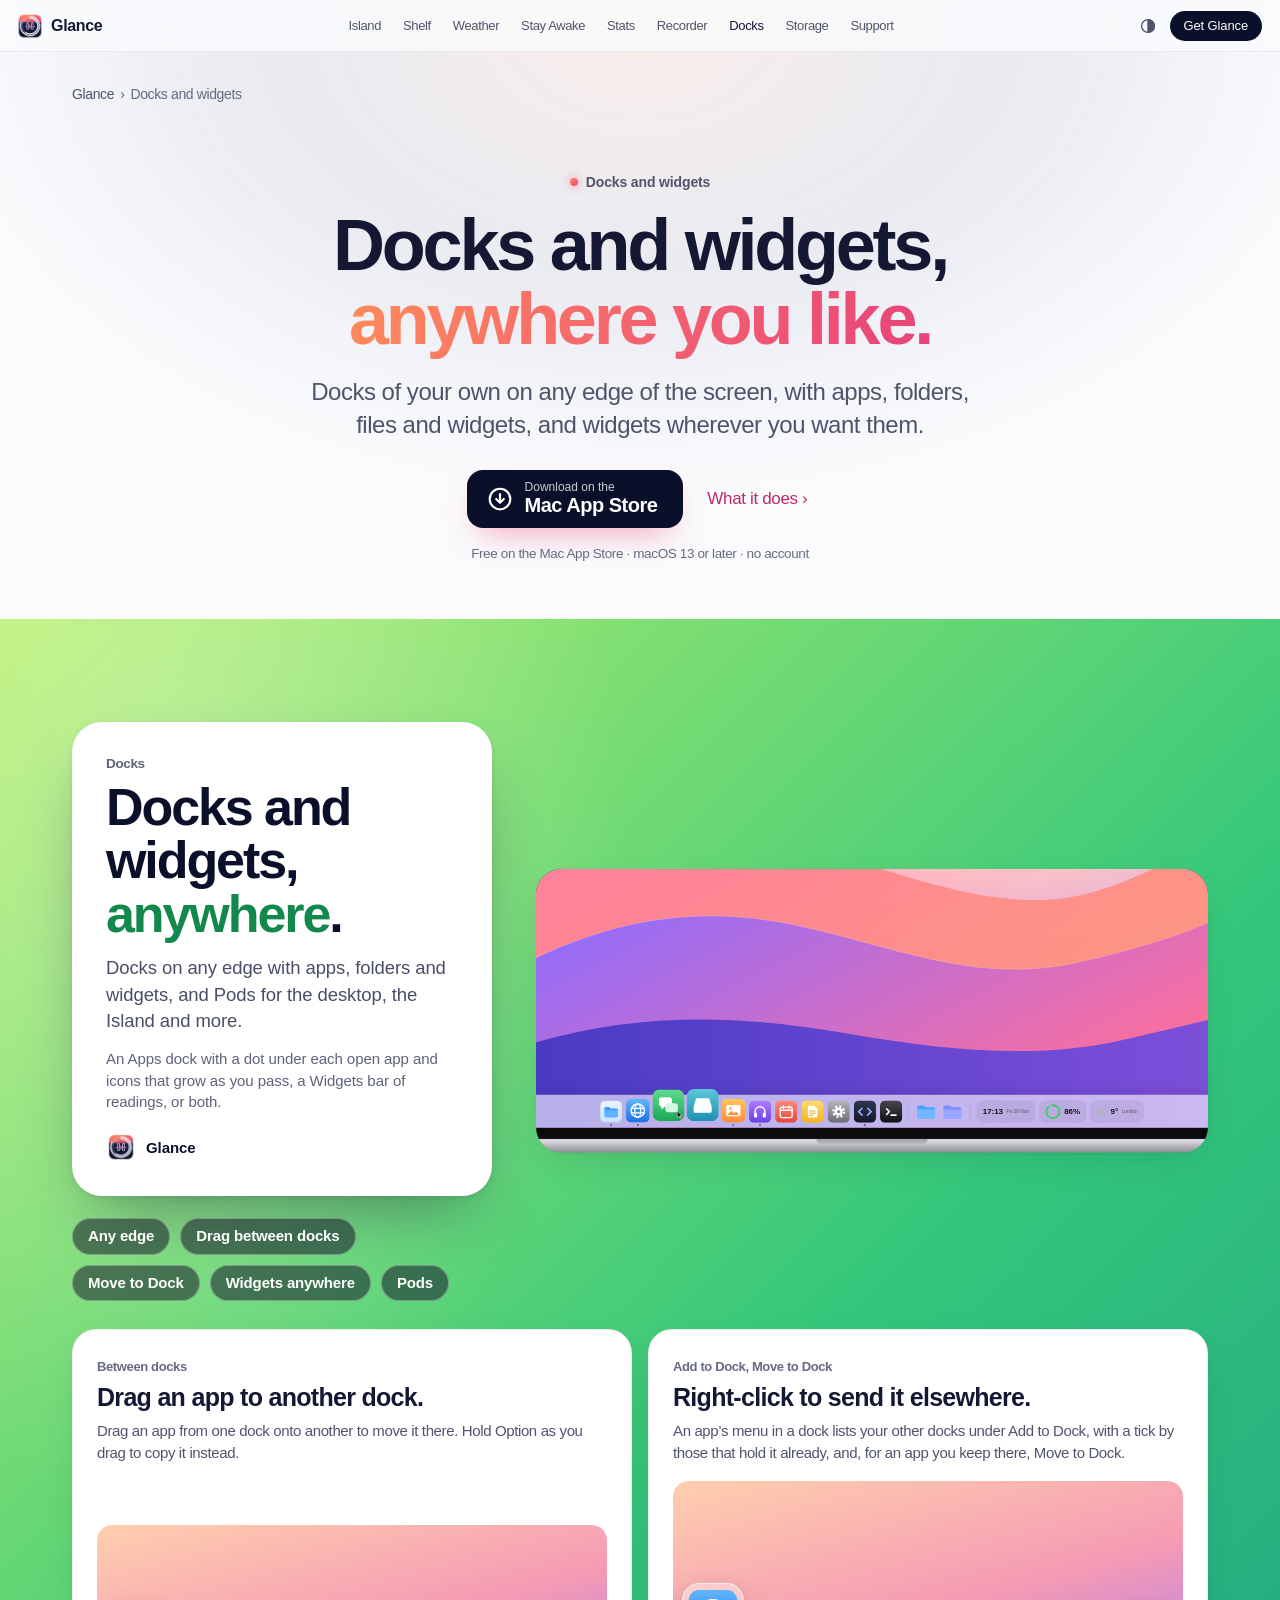
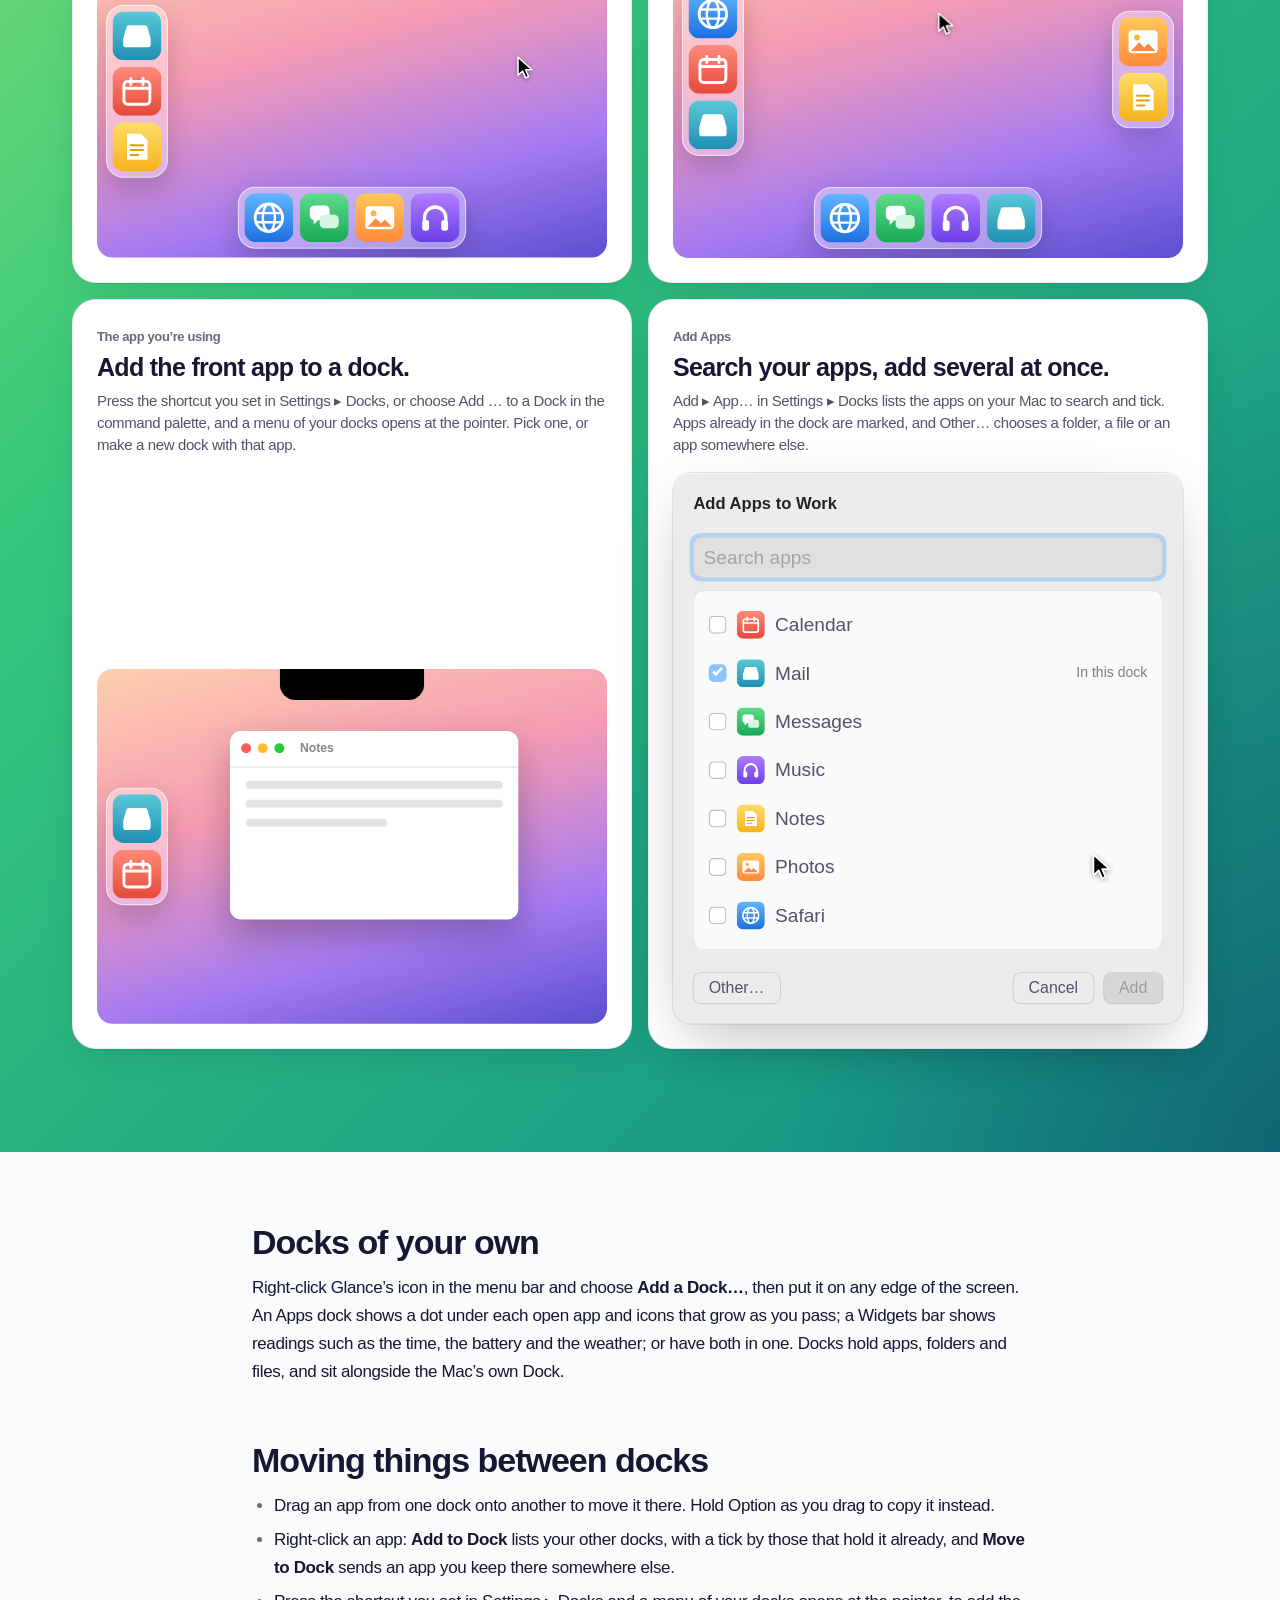
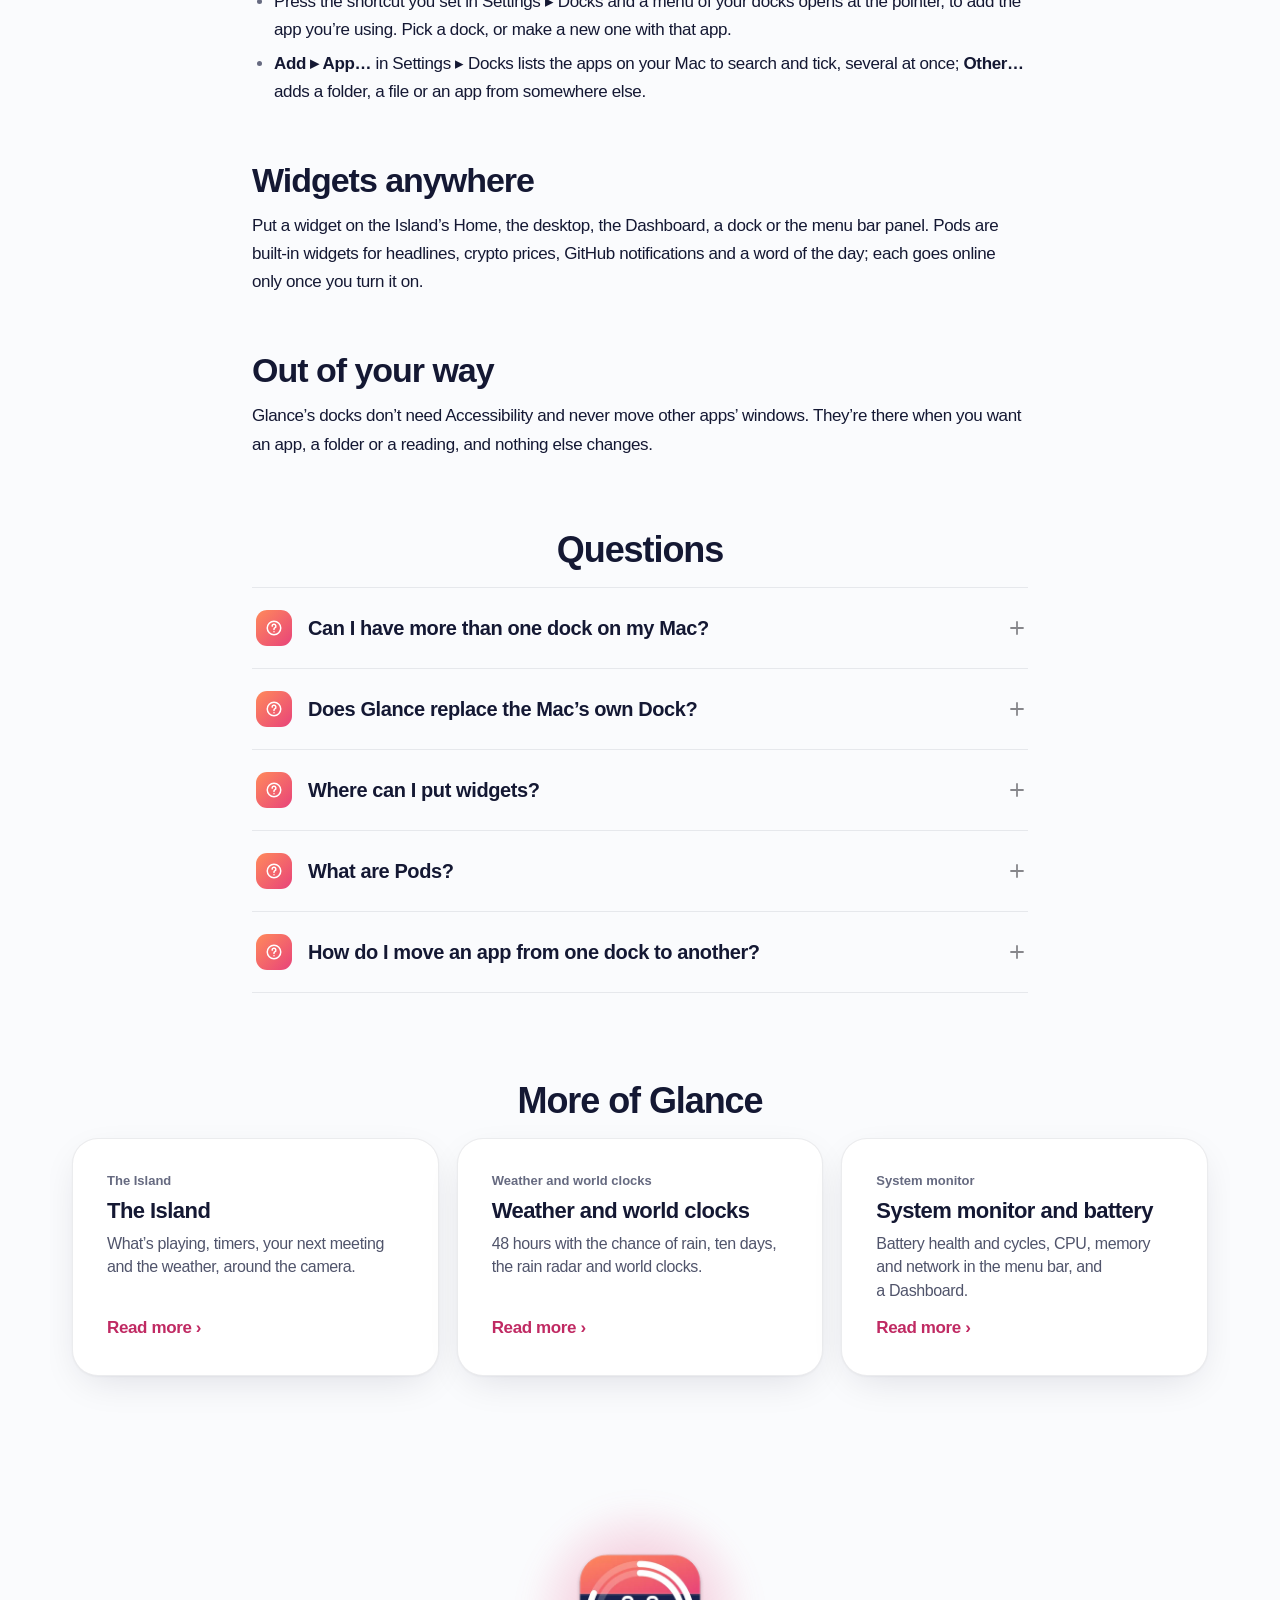
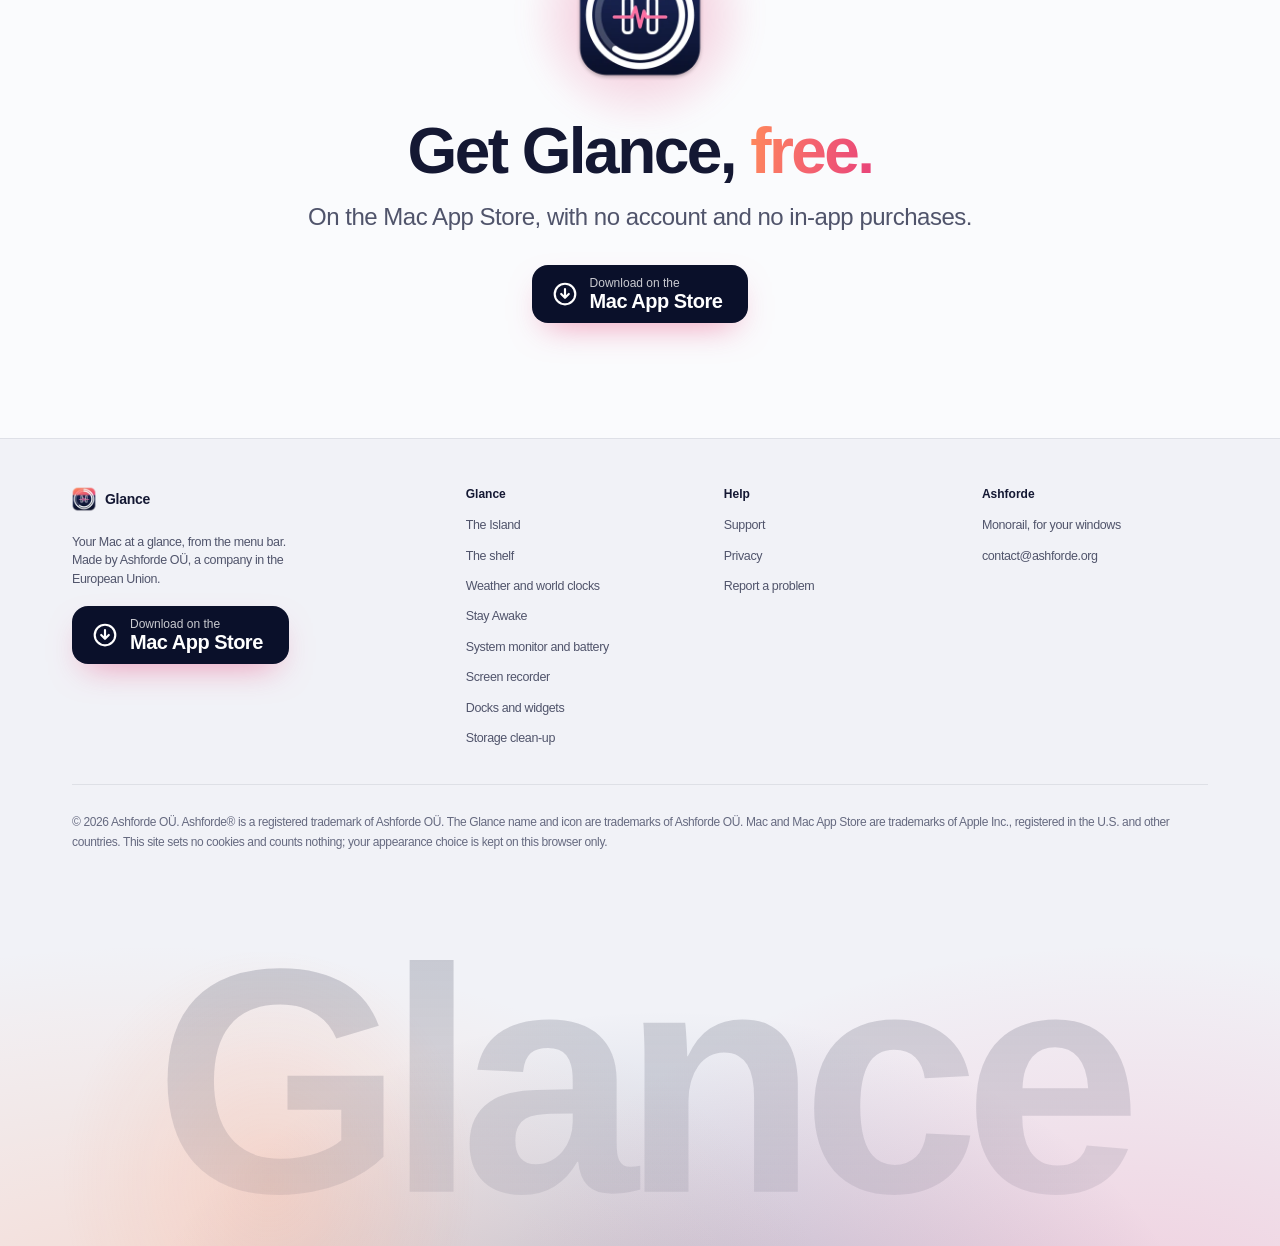
==== docks-and-widgets/index.html @ 47945450 "Eight feature pages for search, linked from the nav, footer and each home band; llms.txt, sitemap, A" ====
<!doctype html>
<html lang="en-GB">
<head>
<meta charset="utf-8">
<title>Custom Docks and Desktop Widgets for Mac | Glance</title>
<meta name="description" content="Add docks to any edge of your Mac’s screen with apps, folders, files and widgets, and put widgets on the desktop, the Island or the Dashboard. Free with Glance.">
<link rel="canonical" href="https://glance.ashforde.org/docks-and-widgets/">
<meta property="og:title" content="Custom Docks and Desktop Widgets for Mac | Glance">
<meta property="og:description" content="Add docks to any edge of your Mac’s screen with apps, folders, files and widgets, and put widgets on the desktop, the Island or the Dashboard. Free with Glance.">
<meta property="og:type" content="website">
<meta property="og:site_name" content="Glance">
<meta property="og:url" content="https://glance.ashforde.org/docks-and-widgets/">
<meta property="og:image" content="https://glance.ashforde.org/img/og.png">
<meta property="og:image:width" content="1200">
<meta property="og:image:height" content="630">
<meta property="og:image:alt" content="Glance: Island, widgets, stats. The Island open on Home: switches, a line to jot a note, Stay Awake, the weather and world clocks.">
<meta property="og:locale" content="en_GB">
<meta name="twitter:card" content="summary_large_image">
<meta name="twitter:title" content="Custom Docks and Desktop Widgets for Mac | Glance">
<meta name="twitter:description" content="Add docks to any edge of your Mac’s screen with apps, folders, files and widgets, and put widgets on the desktop, the Island or the Dashboard. Free with Glance.">
<meta name="twitter:image" content="https://glance.ashforde.org/img/og.png">
<meta name="twitter:image:alt" content="Glance: Island, widgets, stats. The Island open on Home: switches, a line to jot a note, Stay Awake, the weather and world clocks.">
<meta name="apple-itunes-app" content="app-id=6832553480">
<meta name="viewport" content="width=device-width, initial-scale=1, viewport-fit=cover">
<link rel="icon" href="/favicon.ico" sizes="48x48">
<link rel="icon" type="image/png" sizes="32x32" href="/icons/icon-32.png">
<link rel="icon" type="image/png" sizes="16x16" href="/icons/icon-16.png">
<link rel="apple-touch-icon" href="/apple-touch-icon.png">
<link rel="manifest" href="/site.webmanifest">
<meta name="theme-color" content="#FAFBFD">
<meta name="color-scheme" content="light dark">
<link rel="stylesheet" href="/ui/site.css">
<script>
/* Before the first paint: the appearance chosen on this browser, so nothing flashes. */
(() => { const d = document.documentElement; let m = null; d.classList.add('js');
  try { m = localStorage.getItem('glance-mode'); } catch (e) {}
  d.dataset.scheme = m === 'light' || m === 'dark' ? m : (matchMedia('(prefers-color-scheme: dark)').matches ? 'dark' : 'light'); })();
</script>
<script src="/ui/site.js" defer></script>
<link rel="stylesheet" href="/ui/home.css">
<link rel="stylesheet" href="/ui/mocks.css" media="print" onload="this.media='all'">
<link rel="stylesheet" href="/ui/mac.css">
<link rel="stylesheet" href="/ui/stage.css">
<link rel="stylesheet" href="/ui/tiles.css" media="print" onload="this.media='all'">
<link rel="stylesheet" href="/ui/live.css" media="print" onload="this.media='all'">
<link rel="stylesheet" href="/ui/feature.css">
<script src="/ui/home.js" defer></script>
<script src="/ui/mocks.js" defer></script>
<script src="/ui/screens.js" defer></script>
<script src="/ui/mac.js" defer></script>
<script src="/ui/tiles.js" defer></script>
<script src="/ui/live.js" defer></script>
<noscript><link rel="stylesheet" href="/ui/mocks.css"><link rel="stylesheet" href="/ui/tiles.css"><link rel="stylesheet" href="/ui/live.css"></noscript>
<script type="application/ld+json">{"@context": "https://schema.org", "@graph": [{"@type": "WebPage", "@id": "https://glance.ashforde.org/docks-and-widgets/#webpage", "url": "https://glance.ashforde.org/docks-and-widgets/", "name": "Custom Docks and Desktop Widgets for Mac | Glance", "description": "Add docks to any edge of your Mac’s screen with apps, folders, files and widgets, and put widgets on the desktop, the Island or the Dashboard. Free with Glance.", "inLanguage": "en-GB", "isPartOf": {"@id": "https://glance.ashforde.org/#site"}, "about": {"@id": "https://glance.ashforde.org/#app"}, "breadcrumb": {"@id": "https://glance.ashforde.org/docks-and-widgets/#breadcrumb"}, "primaryImageOfPage": "https://glance.ashforde.org/img/og.png"}, {"@type": "BreadcrumbList", "@id": "https://glance.ashforde.org/docks-and-widgets/#breadcrumb", "itemListElement": [{"@type": "ListItem", "position": 1, "name": "Glance", "item": "https://glance.ashforde.org/"}, {"@type": "ListItem", "position": 2, "name": "Docks and widgets", "item": "https://glance.ashforde.org/docks-and-widgets/"}]}, {"@type": "FAQPage", "@id": "https://glance.ashforde.org/docks-and-widgets/#faq", "mainEntity": [{"@type": "Question", "name": "Can I have more than one dock on my Mac?", "acceptedAnswer": {"@type": "Answer", "text": "Yes. Add docks on any edge of the screen, each with its own apps, folders, files and widgets, and drag apps between them."}}, {"@type": "Question", "name": "Does Glance replace the Mac’s own Dock?", "acceptedAnswer": {"@type": "Answer", "text": "No. Glance’s docks are docks of your own that sit alongside the Mac’s Dock, which stays as it is."}}, {"@type": "Question", "name": "Where can I put widgets?", "acceptedAnswer": {"@type": "Answer", "text": "On the Island’s Home, the desktop, the Dashboard, a dock or the menu bar panel."}}, {"@type": "Question", "name": "What are Pods?", "acceptedAnswer": {"@type": "Answer", "text": "Built-in widgets for headlines, crypto prices, GitHub notifications and a word of the day. Each goes online only once you turn it on."}}, {"@type": "Question", "name": "How do I move an app from one dock to another?", "acceptedAnswer": {"@type": "Answer", "text": "Drag it onto the other dock, or right-click it and choose Move to Dock. Hold Option as you drag to copy it instead."}}]}, {"@type": "SoftwareApplication", "@id": "https://glance.ashforde.org/#app", "name": "Glance: Island, Widgets, Stats", "alternateName": "Glance", "applicationCategory": "UtilitiesApplication", "applicationSubCategory": "Menu bar system monitor and widgets", "operatingSystem": "macOS 13 or later", "softwareVersion": "2.0.2", "isAccessibleForFree": true, "offers": {"@type": "Offer", "price": "0", "priceCurrency": "EUR", "url": "https://apps.apple.com/app/id6832553480"}, "url": "https://glance.ashforde.org/", "downloadUrl": "https://apps.apple.com/app/id6832553480", "installUrl": "https://apps.apple.com/app/id6832553480", "image": "https://glance.ashforde.org/assets/icon.png", "screenshot": "https://glance.ashforde.org/img/og.png", "featureList": ["An Island at the top of the screen (at the camera) with a file shelf, timers, music, weather and a song finder", "Menu bar system monitor: battery and health, CPU, memory, network and storage", "A full Dashboard with weather, world clocks and your day", "Widgets and docks on any edge of the screen", "Stay Awake, Evening Mode, Privacy Guard, clipboard history and a screen recorder with sound"], "description": "Glance puts an Island at the top of your Mac (at the camera) with a file shelf, timers, music and weather, plus widgets, docks and a menu bar system monitor with a full Dashboard. No account, nothing collected.", "publisher": {"@id": "https://glance.ashforde.org/#org"}, "author": {"@id": "https://glance.ashforde.org/#org"}}, {"@type": "Organization", "@id": "https://glance.ashforde.org/#org", "name": "Ashforde OÜ", "url": "https://ashforde.org/", "email": "contact@ashforde.org", "address": {"@type": "PostalAddress", "addressCountry": "EE"}}, {"@type": "WebSite", "@id": "https://glance.ashforde.org/#site", "name": "Glance", "url": "https://glance.ashforde.org/", "inLanguage": "en-GB", "publisher": {"@id": "https://glance.ashforde.org/#org"}}]}</script>
</head>
<body>
<a class="skip" href="#main">Skip to content</a>
<div class="ambient" aria-hidden="true"></div>
<header class="top">
  <div class="bar">
    <a class="brand" href="/"><img src="/assets/icon-64.webp" alt="" width="28" height="28">Glance</a>
    <nav aria-label="Main"><a href="/island/">Island</a><a href="/shelf/">Shelf</a><a href="/weather-and-world-clocks/">Weather</a><a href="/stay-awake/">Stay Awake</a><a href="/system-monitor/">Stats</a><a href="/screen-recorder/">Recorder</a><a href="/docks-and-widgets/" aria-current="page">Docks</a><a href="/storage-clean-up/">Storage</a><a href="/support/">Support</a></nav>
    <span class="spacer"></span>
    <button type="button" class="iconbtn" id="theme-btn" aria-haspopup="dialog" aria-expanded="false" aria-controls="theme-pop" title="Appearance"><svg viewBox="0 0 24 24" fill="none" stroke="currentColor" stroke-width="1.8" stroke-linecap="round" stroke-linejoin="round" aria-hidden="true"><circle cx="12" cy="12" r="8.5"/><path d="M12 3.5a8.5 8.5 0 0 1 0 17z" fill="currentColor"/></svg><span class="sr">Appearance</span></button>
    <a class="store small" data-appstore href="https://apps.apple.com/app/id6832553480" aria-label="Download Glance on the Mac App Store"><svg viewBox="0 0 24 24" fill="none" stroke="currentColor" stroke-width="2" stroke-linecap="round" stroke-linejoin="round" aria-hidden="true"><circle cx="12" cy="12" r="9.5"/><path d="M12 7.5v8m0 0-3.5-3.5M12 15.5l3.5-3.5"/></svg><span><small>Download on the</small><b>Get Glance</b></span></a>
    <button type="button" class="iconbtn menu-btn" id="menu-btn" aria-expanded="false" aria-label="Menu"><svg viewBox="0 0 24 24" fill="none" stroke="currentColor" stroke-width="1.8" stroke-linecap="round" aria-hidden="true"><path d="M4 8h16M4 16h16"/></svg></button>
  </div>
  <div class="theme-pop" id="theme-pop" role="dialog" aria-label="Appearance" hidden>
    <h2>Appearance</h2>
    <div class="seg" data-mode-pick role="group" aria-label="Appearance">
      <button type="button" data-mode="auto">Automatic</button><button type="button" data-mode="light">Light</button><button type="button" data-mode="dark">Dark</button>
    </div>
    <p>Kept on this browser only.</p>
  </div>
</header>
<div class="warmth" id="warmth" aria-hidden="true"></div>

<main id="main">

<div class="wrap">
  <nav class="crumbs" aria-label="Breadcrumb"><ol><li><a href="/">Glance</a></li><li aria-current="page">Docks and widgets</li></ol></nav>
  <section class="page-hero fx-hero">
    <span class="eyebrow"><i></i>Docks and widgets</span>
    <h1>Docks and widgets, <span class="light-text">anywhere you like.</span></h1>
    <p class="lede">Docks of your own on any edge of the screen, with apps, folders, files and widgets, and widgets wherever you want them.</p>
    <div class="ctas"><a class="store" data-appstore href="https://apps.apple.com/app/id6832553480" aria-label="Download Glance on the Mac App Store"><svg viewBox="0 0 24 24" fill="none" stroke="currentColor" stroke-width="2" stroke-linecap="round" stroke-linejoin="round" aria-hidden="true"><circle cx="12" cy="12" r="9.5"/><path d="M12 7.5v8m0 0-3.5-3.5M12 15.5l3.5-3.5"/></svg><span><small>Download on the</small><b>Mac App Store</b></span></a><a class="btn text" href="#what">What it does ›</a></div>
    <p class="release">Free on the Mac App Store · macOS 13 or later · no account</p>
  </section>
</div>

<!-- The drawing, as on the home page -->
<section class="stg" data-g="green" id="docks" aria-labelledby="docks-h">
  <div class="wrap stg-grid">
    <div class="stg-l rv">
      <div class="hc"><span class="k">Docks</span><h2 class="h2" id="docks-h">Docks and widgets, <span class="acc">anywhere</span>.</h2>
        <p>Docks on any edge with apps, folders and widgets, and Pods for the desktop, the Island and more.</p>
        <p class="more">An Apps dock with a dot under each open app and icons that grow as you pass, a Widgets bar of readings, or both.</p>
        <p class="app"><img src="/assets/icon-64.webp" alt="" width="30" height="30" loading="lazy">Glance</p></div>
      <ul class="chips" aria-label="Highlights"><li>Any edge</li><li>Drag between docks</li><li>Move to Dock</li><li>Widgets anywhere</li><li>Pods</li></ul>
    </div>
    <div class="stg-r rv">
      <figure class="mac-fig"><div class="mac-stage" role="img" aria-label="A drawn MacBook with Glance’s dock along the whole bottom edge: app icons with a dot under the open ones, two folders, then the time, the battery at 86% and the weather in London. A pointer sweeps along and the icons grow as it passes." data-mac="docks"></div></figure>
    </div>
  </div>
  <div class="wrap stg-more">
    <div class="g9 dk4">
      <article class="g9-t rv">
        <div><span class="k">Between docks</span><h3>Drag an app to another dock.</h3>
          <p>Drag an app from one dock onto another to move it there. Hold Option as you drag to copy it instead.</p></div>
        <figure class="glv-fig" role="img" aria-label="Two docks, one down the left edge with Mail, Calendar and Notes, one along the bottom with Safari, Messages, Photos and Music. Notes is dragged out of the left dock; the bottom dock opens a gap between Messages and Photos and Notes drops into it."><div data-glive="dkdrag"></div></figure>
      </article>
      <article class="g9-t rv">
        <div><span class="k">Add to Dock, Move to Dock</span><h3>Right-click to send it elsewhere.</h3>
          <p>An app’s menu in a dock lists your other docks under Add to Dock, with a tick by those that hold it already, and, for an app you keep there, Move to Dock.</p></div>
        <figure class="glv-fig" role="img" aria-label="Safari is right-clicked in the bottom dock. Its menu shows Open, Hide, Remove from Dock, Add to Dock, Move to Dock, Show in Finder and the dock’s own items. Add to Dock lists Work, ticked and greyed because it holds Safari already, and Design; Move to Dock ▸ Design is chosen, and Safari leaves the bottom dock for the dock on the right edge."><div data-glive="dkmenu"></div></figure>
      </article>
      <article class="g9-t rv">
        <div><span class="k">The app you’re using</span><h3>Add the front app to a dock.</h3>
          <p>Press the shortcut you set in Settings ▸ Docks, or choose Add … to a Dock in the command palette, and a menu of your docks opens at the pointer. Pick one, or make a new dock with that app.</p></div>
        <figure class="glv-fig" role="img" aria-label="With Notes in front, the command palette opens and add is typed; the row Add Notes to a Dock…, Choose one of your docks, or make one, is chosen. A menu opens at the pointer: Add Notes to, Work, Design, New Dock with Notes. Work is chosen, Notes joins the dock on the left edge, and the Island shows Added Notes to Work."><div data-glive="dkfront"></div></figure>
      </article>
      <article class="g9-t rv">
        <div><span class="k">Add Apps</span><h3>Search your apps, add several at once.</h3>
          <p>Add ▸ App… in Settings ▸ Docks lists the apps on your Mac to search and tick. Apps already in the dock are marked, and Other… chooses a folder, a file or an app somewhere else.</p></div>
        <figure class="glv-fig" role="img" aria-label="The Add Apps to Work sheet: a search field and a list of apps with checkboxes, Mail marked In this dock. Typing mu leaves Music; it is ticked and the Add button becomes Add 1 and is pressed. Other… and Cancel sit beside it."><div data-glive="dkpick"></div></figure>
      </article>
    </div>
  </div>
</section>

<article class="wrap narrow prose fx-body" id="what">
<h2>Docks of your own</h2>
<p>Right-click Glance’s icon in the menu bar and choose <strong>Add a Dock…</strong>, then put it on any edge of the screen. An Apps dock shows a dot under each open app and icons that grow as you pass; a Widgets bar shows readings such as the time, the battery and the weather; or have both in one. Docks hold apps, folders and files, and sit alongside the Mac’s own Dock.</p>
<h2>Moving things between docks</h2>
<ul>
<li>Drag an app from one dock onto another to move it there. Hold Option as you drag to copy it instead.</li>
<li>Right-click an app: <strong>Add to Dock</strong> lists your other docks, with a tick by those that hold it already, and <strong>Move to Dock</strong> sends an app you keep there somewhere else.</li>
<li>Press the shortcut you set in Settings ▸ Docks and a menu of your docks opens at the pointer, to add the app you’re using. Pick a dock, or make a new one with that app.</li>
<li><strong>Add ▸ App…</strong> in Settings ▸ Docks lists the apps on your Mac to search and tick, several at once; <strong>Other…</strong> adds a folder, a file or an app from somewhere else.</li>
</ul>
<h2>Widgets anywhere</h2>
<p>Put a widget on the Island’s Home, the desktop, the Dashboard, a dock or the menu bar panel. Pods are built-in widgets for headlines, crypto prices, GitHub notifications and a word of the day; each goes online only once you turn it on.</p>
<h2>Out of your way</h2>
<p>Glance’s docks don’t need Accessibility and never move other apps’ windows. They’re there when you want an app, a folder or a reading, and nothing else changes.</p>
</article>

<section class="wrap narrow fx-faq" aria-labelledby="faq-h">
  <h2 id="faq-h">Questions</h2>
  <div class="faq">
      <details><summary><i aria-hidden="true"><svg viewBox="0 0 24 24" fill="none" stroke="currentColor" stroke-width="2" stroke-linecap="round" stroke-linejoin="round"><circle cx="12" cy="12" r="9"/><path d="M9.5 9.5a2.5 2.5 0 1 1 3.5 2.3c-.6.3-1 .9-1 1.6v.6M12 17h.01"/></svg></i>Can I have more than one dock on my Mac?</summary><div>
        <p>Yes. Add docks on any edge of the screen, each with its own apps, folders, files and widgets, and drag apps between them.</p></div></details>
      <details><summary><i aria-hidden="true"><svg viewBox="0 0 24 24" fill="none" stroke="currentColor" stroke-width="2" stroke-linecap="round" stroke-linejoin="round"><circle cx="12" cy="12" r="9"/><path d="M9.5 9.5a2.5 2.5 0 1 1 3.5 2.3c-.6.3-1 .9-1 1.6v.6M12 17h.01"/></svg></i>Does Glance replace the Mac’s own Dock?</summary><div>
        <p>No. Glance’s docks are docks of your own that sit alongside the Mac’s Dock, which stays as it is.</p></div></details>
      <details><summary><i aria-hidden="true"><svg viewBox="0 0 24 24" fill="none" stroke="currentColor" stroke-width="2" stroke-linecap="round" stroke-linejoin="round"><circle cx="12" cy="12" r="9"/><path d="M9.5 9.5a2.5 2.5 0 1 1 3.5 2.3c-.6.3-1 .9-1 1.6v.6M12 17h.01"/></svg></i>Where can I put widgets?</summary><div>
        <p>On the Island’s Home, the desktop, the Dashboard, a dock or the menu bar panel.</p></div></details>
      <details><summary><i aria-hidden="true"><svg viewBox="0 0 24 24" fill="none" stroke="currentColor" stroke-width="2" stroke-linecap="round" stroke-linejoin="round"><circle cx="12" cy="12" r="9"/><path d="M9.5 9.5a2.5 2.5 0 1 1 3.5 2.3c-.6.3-1 .9-1 1.6v.6M12 17h.01"/></svg></i>What are Pods?</summary><div>
        <p>Built-in widgets for headlines, crypto prices, GitHub notifications and a word of the day. Each goes online only once you turn it on.</p></div></details>
      <details><summary><i aria-hidden="true"><svg viewBox="0 0 24 24" fill="none" stroke="currentColor" stroke-width="2" stroke-linecap="round" stroke-linejoin="round"><circle cx="12" cy="12" r="9"/><path d="M9.5 9.5a2.5 2.5 0 1 1 3.5 2.3c-.6.3-1 .9-1 1.6v.6M12 17h.01"/></svg></i>How do I move an app from one dock to another?</summary><div>
        <p>Drag it onto the other dock, or right-click it and choose Move to Dock. Hold Option as you drag to copy it instead.</p></div></details>
  </div>
</section>

<section class="wrap fx-related" aria-labelledby="rel-h">
  <h2 id="rel-h">More of Glance</h2>
  <div class="grid g3">
    <a class="card glass" href="/island/"><span class="k">The Island</span><h3>The Island</h3><p>What’s playing, timers, your next meeting and the weather, around the camera.</p><span class="go">Read more ›</span></a>
    <a class="card glass" href="/weather-and-world-clocks/"><span class="k">Weather and world clocks</span><h3>Weather and world clocks</h3><p>48 hours with the chance of rain, ten days, the rain radar and world clocks.</p><span class="go">Read more ›</span></a>
    <a class="card glass" href="/system-monitor/"><span class="k">System monitor</span><h3>System monitor and battery</h3><p>Battery health and cycles, CPU, memory and network in the menu bar, and a Dashboard.</p><span class="go">Read more ›</span></a>
  </div>
</section>

<section class="final">
  <div class="wrap">
    <div class="halo rv"><img src="/assets/icon-312.webp" alt="" width="150" height="150" loading="lazy"></div>
    <h2 class="h2">Get Glance, <span class="light-text">free.</span></h2>
    <p class="lede">On the Mac App Store, with no account and no in-app purchases.</p>
    <div class="ctas"><a class="store" data-appstore href="https://apps.apple.com/app/id6832553480" aria-label="Download Glance on the Mac App Store"><svg viewBox="0 0 24 24" fill="none" stroke="currentColor" stroke-width="2" stroke-linecap="round" stroke-linejoin="round" aria-hidden="true"><circle cx="12" cy="12" r="9.5"/><path d="M12 7.5v8m0 0-3.5-3.5M12 15.5l3.5-3.5"/></svg><span><small>Download on the</small><b>Mac App Store</b></span></a></div>
  </div>
</section>

</main>

<footer class="foot">
  <div class="wrap">
    <div class="cols">
      <div><a class="brand" href="/"><img src="/assets/icon-64.webp" alt="" width="28" height="28">Glance</a>
        <p style="margin-top:14px;max-width:36ch">Your Mac at a glance, from the menu bar. Made by Ashforde OÜ, a company in the European Union.</p>
        <p style="margin-top:18px"><a class="store" data-appstore href="https://apps.apple.com/app/id6832553480" aria-label="Download Glance on the Mac App Store"><svg viewBox="0 0 24 24" fill="none" stroke="currentColor" stroke-width="2" stroke-linecap="round" stroke-linejoin="round" aria-hidden="true"><circle cx="12" cy="12" r="9.5"/><path d="M12 7.5v8m0 0-3.5-3.5M12 15.5l3.5-3.5"/></svg><span><small>Download on the</small><b>Mac App Store</b></span></a></p></div>
      <div><h2>Glance</h2><ul><li><a href="/island/">The Island</a></li><li><a href="/shelf/">The shelf</a></li><li><a href="/weather-and-world-clocks/">Weather and world clocks</a></li><li><a href="/stay-awake/">Stay Awake</a></li><li><a href="/system-monitor/">System monitor and battery</a></li><li><a href="/screen-recorder/">Screen recorder</a></li><li><a href="/docks-and-widgets/">Docks and widgets</a></li><li><a href="/storage-clean-up/">Storage clean-up</a></li></ul></div>
      <div><h2>Help</h2><ul><li><a href="/support/">Support</a></li><li><a href="/privacy/">Privacy</a></li><li><a href="mailto:contact@ashforde.org?subject=Glance">Report a problem</a></li></ul></div>
      <div><h2>Ashforde</h2><ul><li><a href="https://monorail.ashforde.org">Monorail, for your windows</a></li><li><a href="mailto:contact@ashforde.org">contact@ashforde.org</a></li></ul></div>
    </div>
    <p class="legal">© <span data-year>2026</span> Ashforde OÜ. Ashforde® is a registered trademark of Ashforde OÜ. The Glance name and icon are trademarks of Ashforde OÜ. Mac and Mac App Store are trademarks of Apple Inc., registered in the U.S. and other countries. This site sets no cookies and counts nothing; your appearance choice is kept on this browser only.</p>
  </div>
  <div class="giant" aria-hidden="true">Glance</div>
</footer>
</body>
</html>
---- ui/site.css ----
/* Glance by Ashforde · the site's design system. A sibling of Monorail's "Studio" system:
   light first, dark as an equal, and deep navy "stage" sections where the drawn app performs.
   Glance's accents come from its icon: a navy body (#0A102A → #1E2D63) and a pink band (#FF8A5B → #E8437A). */

:root {
  --font: -apple-system, BlinkMacSystemFont, "SF Pro Text", "Inter", "Helvetica Neue", Arial, sans-serif;
  --display: -apple-system, BlinkMacSystemFont, "SF Pro Display", "Inter", "Helvetica Neue", Arial, sans-serif;
  --mono: ui-monospace, "SF Mono", SFMono-Regular, Menlo, monospace;
  --ease: cubic-bezier(.22, 1, .36, 1);
  --calm: cubic-bezier(.22, 1, .36, 1);
  --spring: cubic-bezier(.34, 1.36, .5, 1);
  --r-xl: 36px; --r-l: 26px; --r-m: 18px; --r-s: 12px;
  /* Glance's own colours */
  --l1: #FF8A5B; --l2: #F4636F; --l3: #E8437A;
  --n1: #0A102A; --n2: #1E2D63; --n3: #131B45;
  --ok: #1E8E3E; --warn: #A86A00; --bad: #D70015;
}

/* Daylight (the default) */
:root, :root[data-scheme="light"] {
  --bg: #FAFBFD; --bg2: #F1F2F7; --bg3: #E6E8F0; --ink: #141833; --ink2: #50546B; --ink3: #666A80;
  --card: #FFFFFF; --glass2: #F3F4F9; --glass-strong: rgba(255,255,255,.88);
  --hair: rgba(10,16,42,.08); --hair2: rgba(10,16,42,.15);
  --btn-bg: #0A102A; --btn-ink: #FFFFFF; --link: #C02A63; --ok: #1E8E3E;
  --shadow: 0 1px 2px rgba(10,16,42,.04), 0 12px 40px -12px rgba(10,16,42,.14);
  --shadow-big: 0 50px 120px -40px rgba(10,16,42,.38), 0 20px 40px -20px rgba(10,16,42,.18);
  --glow-alpha: .2;
  color-scheme: light;
}
/* Night: navy-black rather than pure black, so Glance reads as Glance */
:root[data-scheme="dark"] {
  --bg: #05081A; --bg2: #0A0E24; --bg3: #151B3A; --ink: #F3F4FA; --ink2: #A3A7BF; --ink3: #8A8FAD;
  --card: #0D1230; --glass2: #161C3F; --glass-strong: rgba(13,18,48,.88);
  --hair: rgba(255,255,255,.09); --hair2: rgba(255,255,255,.17);
  --btn-bg: #F3F4FA; --btn-ink: #0A102A; --link: #FF8FA6; --ok: #30D158;
  --shadow: 0 1px 0 rgba(255,255,255,.04) inset, 0 20px 50px -20px rgba(0,0,0,.8);
  --shadow-big: 0 60px 140px -40px rgba(0,0,0,.9);
  --glow-alpha: .32;
  color-scheme: dark;
}
@media (prefers-color-scheme: dark) {
  :root:not([data-scheme]) {
    --bg: #05081A; --bg2: #0A0E24; --bg3: #151B3A; --ink: #F3F4FA; --ink2: #A3A7BF; --ink3: #8A8FAD;
    --card: #0D1230; --glass2: #161C3F; --glass-strong: rgba(13,18,48,.88);
    --hair: rgba(255,255,255,.09); --hair2: rgba(255,255,255,.17);
    --btn-bg: #F3F4FA; --btn-ink: #0A102A; --link: #FF8FA6; --ok: #30D158;
    --shadow: 0 1px 0 rgba(255,255,255,.04) inset, 0 20px 50px -20px rgba(0,0,0,.8);
    --shadow-big: 0 60px 140px -40px rgba(0,0,0,.9);
    --glow-alpha: .32; color-scheme: dark;
  }
}
/* A stage is always night, whatever the page: the drawn app performs on deep navy. */
.stage {
  --bg: #0A102A; --bg2: #0F1636; --bg3: #1A2250; --ink: #F3F4FA; --ink2: #A9AECB; --ink3: #7479A0;
  --card: #10173A; --glass2: #182048; --hair: rgba(255,255,255,.1); --hair2: rgba(255,255,255,.18);
  --btn-bg: #F3F4FA; --btn-ink: #0A102A; --link: #FF8FA6;
  --shadow: 0 20px 50px -20px rgba(0,0,0,.8);
  background: radial-gradient(90% 60% at 50% 0%, #1E2D63 0%, transparent 70%), linear-gradient(180deg, #0A102A, #070B1F);
  color: var(--ink); color-scheme: dark;
}

* { box-sizing: border-box; }
html { scroll-behavior: smooth; scroll-padding-top: 72px; -webkit-text-size-adjust: 100%; }
body { margin: 0; background: var(--bg); color: var(--ink); font: 17px/1.47 var(--font); letter-spacing: -.022em;
  -webkit-font-smoothing: antialiased; -moz-osx-font-smoothing: grayscale; overflow-x: hidden; min-height: 100vh; position: relative; }
img, video, svg { display: block; max-width: 100%; }
img { height: auto; }
a { color: var(--link); text-decoration: none; }
a:hover { text-decoration: underline; text-underline-offset: 3px; }
:focus-visible { outline: 2px solid var(--l3); outline-offset: 3px; border-radius: 6px; }
h1, h2, h3, h4 { font-family: var(--display); letter-spacing: -.03em; line-height: 1.06; margin: 0; text-wrap: balance; font-weight: 700; }
p { margin: 0; text-wrap: pretty; }
code, kbd, pre { font-family: var(--mono); }
code { font-size: .86em; background: var(--glass2); border: 1px solid var(--hair); border-radius: 6px; padding: 1px 6px; overflow-wrap: anywhere; }
::selection { background: color-mix(in srgb, var(--l3) 32%, transparent); }
.sr { position: absolute !important; width: 1px; height: 1px; overflow: hidden; clip: rect(0 0 0 0); white-space: nowrap; }
.skip { position: fixed; left: 16px; top: 12px; z-index: 100; background: var(--btn-bg); color: var(--btn-ink); padding: 10px 16px; border-radius: 12px; transform: translateY(-200%); opacity: 0; pointer-events: none; }
.skip:focus { transform: none; opacity: 1; pointer-events: auto; }

/* A faint wash of Glance's colours at the very top of every page. */
.ambient { position: absolute; inset: 0 0 auto 0; height: 900px; z-index: -1; pointer-events: none; overflow: hidden; }
.ambient::before { content: ""; position: absolute; left: 50%; top: -420px; width: 1400px; height: 900px; transform: translateX(-50%); border-radius: 50%;
  background: radial-gradient(closest-side, color-mix(in srgb, var(--l1) 60%, transparent), color-mix(in srgb, var(--n2) 40%, transparent) 55%, transparent);
  opacity: var(--glow-alpha); filter: blur(40px); }

.wrap { width: min(1180px, 100%); margin: 0 auto; padding-left: max(22px, env(safe-area-inset-left)); padding-right: max(22px, env(safe-area-inset-right)); }
.narrow { width: min(820px, 100%); margin-inline: auto; }

.glass { position: relative; background: var(--card); border: 1px solid var(--hair); border-radius: var(--r-l); box-shadow: var(--shadow); }
.glass.flat { box-shadow: none; }

/* Header: a full-width translucent bar */
.top { position: sticky; top: 0; z-index: 50; }
.top .bar { height: 52px; display: flex; align-items: center; gap: 4px; padding: 0 max(18px, env(safe-area-inset-left));
  border-bottom: 1px solid var(--hair); background: color-mix(in srgb, var(--bg) 78%, transparent);
  -webkit-backdrop-filter: saturate(180%) blur(20px); backdrop-filter: saturate(180%) blur(20px); }
.top .bar > * { flex: none; }
.brand { display: inline-flex; align-items: center; gap: 9px; color: var(--ink); font: 600 16px var(--display); letter-spacing: -.02em; white-space: nowrap; margin-right: 10px; }
.brand:hover { text-decoration: none; }
.brand img { width: 28px; height: 28px; margin: -2px; }
.top .bar nav { display: flex; flex: 1 1 auto; justify-content: center; min-width: 0; }
.top nav a { color: var(--ink2); font-size: 13px; padding: 8px 11px; border-radius: 8px; white-space: nowrap; }
.top nav a:hover, .top nav a[aria-current="page"] { color: var(--ink); text-decoration: none; }
.iconbtn { width: 36px; height: 36px; display: inline-grid; place-items: center; border-radius: 999px; border: 0; background: none; color: var(--ink2); cursor: pointer; flex: none; }
.iconbtn:hover { background: var(--glass2); color: var(--ink); }
.iconbtn svg { width: 18px; height: 18px; }
.top .btn.small { min-height: 30px; padding: 0 14px; font-size: 13px; margin-left: 4px; }
.menu-btn { display: none; }
@media (max-width: 920px) {
  .top .bar nav { display: none; }
  .menu-btn { display: inline-grid; }
  .top .spacer { flex: 1; }
  .top.open .bar nav { display: flex; flex-direction: column; position: absolute; left: 0; right: 0; top: 100%; z-index: 60; padding: 8px 18px 18px;
    background: var(--bg); border-bottom: 1px solid var(--hair); box-shadow: 0 24px 40px -20px rgba(0,0,0,.5); }
  .top.open nav a { font-size: 19px; font-weight: 600; padding: 12px 4px; border-bottom: 1px solid var(--hair); border-radius: 0; color: var(--ink); }
}
@media (min-width: 921px) { .top .spacer { display: none; } }
@media (max-width: 440px) { .top .bar { padding: 0 10px 0 14px; gap: 2px; } .top .btn.small { padding: 0 12px; } .brand { margin-right: 0; } }

/* Appearance popover */
.theme-pop { position: absolute; right: 12px; top: calc(100% + 8px); width: min(320px, calc(100vw - 24px)); padding: 16px; border-radius: 20px;
  background: var(--glass-strong); border: 1px solid var(--hair); -webkit-backdrop-filter: blur(34px) saturate(180%); backdrop-filter: blur(34px) saturate(180%);
  box-shadow: var(--shadow-big); z-index: 60; }
.theme-pop[hidden] { display: none; }
.theme-pop h2 { font: 600 12px var(--font); letter-spacing: .02em; color: var(--ink3); margin: 0 0 10px; }
.theme-pop .seg { width: 100%; }
.theme-pop .seg button { flex: 1; }
.theme-pop p { margin-top: 12px; font-size: 12.5px; color: var(--ink3); }

/* Buttons */
.btn { display: inline-flex; align-items: center; justify-content: center; gap: 8px; min-height: 46px; padding: 0 24px; border-radius: 999px; border: 0; cursor: pointer;
  font: 500 17px var(--font); letter-spacing: -.02em; text-decoration: none !important; white-space: nowrap; transition: transform .25s var(--ease), background .2s, box-shadow .2s, opacity .2s; }
.btn:active { transform: scale(.97); }
.btn svg { width: 18px; height: 18px; flex: none; }
.btn.primary { background: var(--btn-bg); color: var(--btn-ink); }
.btn.primary:hover { opacity: .86; }
.btn.accent { background: linear-gradient(100deg, var(--l1), var(--l2) 55%, var(--l3)); color: #fff; box-shadow: 0 12px 30px -10px color-mix(in srgb, var(--l3) 70%, transparent); }
.btn.glassy { background: transparent; color: var(--link); border: 1px solid currentColor; }
.btn.glassy:hover { background: color-mix(in srgb, var(--link) 8%, transparent); }
.btn.small { min-height: 36px; padding: 0 16px; font-size: 14px; }
.btn.text { background: none; color: var(--link); padding: 0 6px; }
.btn.text:hover { text-decoration: underline !important; }

/* The Mac App Store button: Apple's wording as plain text, no badge artwork */
.store { display: inline-flex; align-items: center; gap: 12px; min-height: 58px; padding: 9px 26px 9px 20px; border-radius: 16px; background: var(--btn-bg); color: var(--btn-ink);
  text-decoration: none !important; text-align: left; transition: transform .25s var(--ease), opacity .2s, box-shadow .3s var(--ease); box-shadow: 0 14px 34px -14px color-mix(in srgb, var(--l3) 60%, transparent); }
.store:hover { opacity: .9; transform: translateY(-1px); }
.store:active { transform: scale(.98); }
.store svg { width: 26px; height: 26px; flex: none; }
.store span { display: grid; line-height: 1.1; }
.store small { font: 500 12px var(--font); letter-spacing: 0; opacity: .78; }
.store b { font: 600 20px var(--display); letter-spacing: -.025em; white-space: nowrap; }
.store[aria-disabled="true"] { cursor: default; }
.store[aria-disabled="true"]:hover { transform: none; opacity: 1; }
.store.small { min-height: 30px; padding: 0 14px; border-radius: 999px; box-shadow: none; }
.store.small b { font: 500 13px var(--font); letter-spacing: -.01em; }
.store.small small, .store.small svg { display: none; }

/* Type */
.eyebrow { display: inline-flex; align-items: center; gap: 8px; font: 600 14px var(--font); letter-spacing: -.01em; color: var(--ink2); }
.eyebrow i { width: 8px; height: 8px; border-radius: 50%; background: linear-gradient(135deg, var(--l1), var(--l3)); box-shadow: 0 0 10px color-mix(in srgb, var(--l3) 60%, transparent); }
.display { font-size: clamp(50px, 9vw, 112px); font-weight: 700; letter-spacing: -.045em; line-height: 1; }
.h2 { font-size: clamp(36px, 5.2vw, 64px); letter-spacing: -.04em; line-height: 1.04; }
.lede { font-size: clamp(19px, 2vw, 24px); color: var(--ink2); line-height: 1.38; letter-spacing: -.02em; font-weight: 500; }
.muted { color: var(--ink2); } .faint { color: var(--ink3); }
.light-text { background: linear-gradient(100deg, var(--l1), var(--l2) 50%, var(--l3)); -webkit-background-clip: text; background-clip: text; color: transparent; }
section.s { padding-block: clamp(64px, 8.5vw, 116px); position: relative; }
.head { max-width: 860px; margin-bottom: clamp(30px, 4vw, 52px); }
.head.center { margin-inline: auto; text-align: center; }
.head .h2 { margin-top: 14px; }
.head .lede { margin-top: 18px; }
.center { text-align: center; }
.grid { display: grid; gap: 18px; }
.g2 { grid-template-columns: repeat(2, minmax(0, 1fr)); } .g3 { grid-template-columns: repeat(3, minmax(0, 1fr)); } .g4 { grid-template-columns: repeat(4, minmax(0, 1fr)); }
@media (max-width: 980px) { .g4 { grid-template-columns: repeat(2, minmax(0, 1fr)); } .g3 { grid-template-columns: minmax(0, 1fr); } }
@media (max-width: 640px) { .g2, .g4 { grid-template-columns: minmax(0, 1fr); } }
.card { padding: clamp(24px, 3vw, 34px); border-radius: var(--r-l); min-width: 0; color: var(--ink); }
a.card { transition: transform .3s var(--ease); }
a.card:hover { text-decoration: none; transform: translateY(-2px); }
.card h3 { font-size: 22px; letter-spacing: -.025em; line-height: 1.15; }
.card p { color: var(--ink2); margin-top: 8px; font-size: 16px; }
.card .k { font: 600 13px var(--font); color: var(--ink3); margin-bottom: 10px; display: block; letter-spacing: 0; }

/* Segmented control */
.seg { display: inline-flex; gap: 2px; padding: 3px; border-radius: 999px; background: var(--bg3); max-width: 100%; }
.seg button { border: 0; background: none; color: var(--ink2); font: 500 14px var(--font); padding: 8px 16px; border-radius: 999px; cursor: pointer; white-space: nowrap; min-height: 36px; transition: background .2s, color .2s; }
.seg button[aria-pressed="true"], .seg button[aria-selected="true"] { background: var(--card); color: var(--ink); box-shadow: 0 1px 3px rgba(0,0,0,.14); }
[role="tabpanel"][hidden] { display: none !important; }

/* FAQ */
.faq { display: grid; grid-template-columns: minmax(0, 1fr); max-width: 880px; margin: 0 auto; border-top: 1px solid var(--hair); }
.faq details { border-bottom: 1px solid var(--hair); }
.faq summary { list-style: none; cursor: pointer; padding: 22px 4px; font: 600 clamp(17px, 2vw, 20px)/1.3 var(--display); letter-spacing: -.02em; display: flex; gap: 16px; align-items: center; }
.faq summary::-webkit-details-marker { display: none; }
.faq summary > i { flex: none; width: 36px; height: 36px; border-radius: 11px; display: grid; place-items: center; color: #fff; background: linear-gradient(135deg, var(--l1), var(--l3)); }
.faq summary > i svg { width: 18px; height: 18px; }
.faq summary::after { content: ""; flex: none; margin-left: auto; width: 14px; height: 14px; background: center/14px no-repeat;
  background-image: url("data:image/svg+xml,%3Csvg xmlns='http://www.w3.org/2000/svg' viewBox='0 0 14 14'%3E%3Cpath d='M7 1v12M1 7h12' stroke='%2386868B' stroke-width='1.8' stroke-linecap='round'/%3E%3C/svg%3E"); transition: transform .3s var(--ease); }
.faq details[open] summary::after { transform: rotate(45deg); }
.faq details > div { padding: 0 4px 24px 56px; color: var(--ink2); font-size: 16.5px; max-width: 74ch; }
.faq details > div p + p, .faq details > div p + ol, .faq details > div ol + p { margin-top: 10px; }
.faq details > div ol { margin: 10px 0 0; padding-left: 20px; }
.faq details > div li { margin: 4px 0; }
@media (max-width: 560px) { .faq details > div { padding-left: 4px; } }

/* Footer */
.foot { position: relative; padding-top: 48px; background: var(--bg2); border-top: 1px solid var(--hair); font-size: 12px; overflow: hidden; isolation: isolate; }
.foot::before { content: ""; position: absolute; z-index: 0; inset: auto 0 0 0; height: min(52vw, 440px); pointer-events: none;
  background: radial-gradient(75% 130% at 12% 125%, color-mix(in srgb, var(--l1) 24%, transparent), transparent 72%),
              radial-gradient(70% 130% at 88% 125%, color-mix(in srgb, var(--l3) 22%, transparent), transparent 72%),
              radial-gradient(60% 130% at 52% 140%, color-mix(in srgb, var(--n2) 30%, transparent), transparent 72%); }
.foot::after { content: ""; position: absolute; z-index: 0; left: 0; bottom: 0; width: 42%; height: min(52vw, 440px); pointer-events: none; will-change: transform;
  background: radial-gradient(55% 75% at 50% 85%, color-mix(in srgb, var(--l1) 18%, transparent), transparent 70%);
  animation: footsweep 19s ease-in-out infinite alternate; }
@keyframes footsweep { from { transform: translate3d(-18%, 0, 0); } to { transform: translate3d(255%, 0, 0); } }
.foot > .wrap { position: relative; z-index: 2; }
.foot .cols { display: grid; grid-template-columns: 1.6fr repeat(3, 1fr); gap: 32px; }
@media (max-width: 760px) { .foot .cols { grid-template-columns: 1fr 1fr; } .foot .cols > div:first-child { grid-column: 1 / -1; } }
.foot h2 { font: 600 12px var(--font); letter-spacing: 0; color: var(--ink); margin-bottom: 10px; }
.foot ul { list-style: none; padding: 0; margin: 0; display: grid; gap: 2px; }
.foot ul a { color: var(--ink2); font-size: 12.5px; display: inline-block; padding: 5px 0; min-height: 28px; }
.foot p { color: var(--ink2); font-size: 12.5px; }
.foot .brand { font-size: 14px; }
.foot .legal { font-size: 12px; color: var(--ink3); padding: 28px 0 32px; margin-top: 32px; border-top: 1px solid var(--hair); line-height: 1.6; }
.foot .giant { display: block; position: relative; z-index: 1; margin-top: 10px; padding: 0 12px calc(env(safe-area-inset-bottom, 0px) + 0.1em); text-align: center; white-space: nowrap; user-select: none; pointer-events: none;
  font: 800 clamp(64px, 25vw, 400px)/1 var(--display); letter-spacing: -.05em;
  background: linear-gradient(180deg, color-mix(in srgb, var(--ink) 20%, transparent), color-mix(in srgb, var(--ink) 5%, transparent));
  -webkit-background-clip: text; background-clip: text; color: transparent;
  transform: translate3d(0, var(--foot-drift, 0px), 0); will-change: transform; }

/* Simple pages (support, privacy, 404) */
.page-hero { padding: clamp(64px, 9vw, 120px) 0 clamp(32px, 5vw, 56px); text-align: center; }
.page-hero h1 { font-size: clamp(42px, 7vw, 84px); letter-spacing: -.045em; margin-top: 14px; }
.page-hero .lede { margin: 18px auto 0; max-width: 700px; }
.prose { font-size: 17px; line-height: 1.65; }
.prose h2 { font-size: clamp(26px, 3vw, 34px); margin: 56px 0 14px; letter-spacing: -.03em; }
.prose h3 { font-size: 20px; margin: 28px 0 8px; letter-spacing: -.02em; }
.prose p, .prose ul, .prose ol { margin: 0 0 16px; }
.prose ul, .prose ol { padding-left: 22px; }
.prose li { margin: 6px 0; }
.prose li::marker { color: var(--ink3); }
.prose strong { font-weight: 600; }
.prose .tablewrap { overflow-x: auto; margin: 0 0 16px; border: 1px solid var(--hair); border-radius: var(--r-m); background: var(--card); }
.prose table { width: 100%; border-collapse: collapse; font-size: 15px; min-width: 560px; }
.prose th, .prose td { text-align: left; padding: 12px 14px; border-bottom: 1px solid var(--hair); vertical-align: top; }
.prose tr:last-child td { border-bottom: 0; }
.prose th { color: var(--ink3); font-weight: 600; font-size: 13px; background: var(--glass2); }
.prose td:first-child { font-weight: 600; color: var(--ink); }

/* Reveal on scroll (site.js adds .in) */
.rv { opacity: 0; transform: translateY(28px); transition: opacity .9s var(--ease), transform .9s var(--ease); }
.rv.in { opacity: 1; transform: none; }
html:not(.js) .rv { opacity: 1; transform: none; }
html.js .sg > * { opacity: 0; transform: translateY(16px); transition: opacity .8s var(--calm), transform .9s var(--calm); transition-delay: calc(var(--i, 0) * 70ms); }
html.js .sg.in > * { opacity: 1; transform: none; }

@media (prefers-reduced-motion: reduce) {
  *, *::before, *::after { animation-duration: .001ms !important; animation-iteration-count: 1 !important; transition-duration: .001ms !important; scroll-behavior: auto !important; }
  .rv, html.js .sg > * { opacity: 1; transform: none; }
  .foot::after { animation: none; } .foot .giant { transform: none; }
}
@media (forced-colors: active) { .glass, .btn, .store { border: 1px solid CanvasText; } .light-text { color: CanvasText; background: none; } }
@media (max-width: 640px) {
  .prose table, .prose tbody, .prose tr, .prose td { display: block; min-width: 0; width: 100%; }
  .prose thead { display: none; }
  .prose tr { padding: 14px 16px; border-bottom: 1px solid var(--hair); }
  .prose tr:last-child { border-bottom: 0; }
  .prose td { border: 0; padding: 3px 0; }
  .prose td:nth-child(2)::before, .prose td:nth-child(3)::before { display: block; font: 600 12px var(--font); color: var(--ink3); margin-top: 6px; }
  .prose td:nth-child(2)::before { content: "When"; }
  .prose td:nth-child(3)::before { content: "What it receives"; }
}

/* Links inside running text are underlined, so they don't rely on colour alone. */
.lede a:not(.btn), .card p a:not(.btn), .prose p a, .prose li a { text-decoration: underline; text-underline-offset: .18em; text-decoration-thickness: from-font; }
---- ui/home.css ----
/* Glance by Ashforde · the homepage. Drawn, working copies of Glance's panel, Island and Dashboard.
   One calm motion language, shared with Monorail's site: rings draw in with a white-hot leading edge that cools
   as it lands, numbers roll and never jump, pointing at one item lights it and dims the rest. Under Reduce Motion
   everything rests on its finished frame. Homepage-only pieces carry a gx- prefix. */

main > section { overflow-x: clip; }

/* ---------- Hero */
.hero { padding: clamp(44px, 7vw, 88px) 0 0; text-align: center; overflow: hidden; }
.hero-icon { width: clamp(112px, 14vw, 156px); height: auto; margin: 0 auto; filter: drop-shadow(0 26px 40px color-mix(in srgb, var(--l3) 35%, transparent)); animation: gxfloat 7s ease-in-out infinite; }
@keyframes gxfloat { 0%, 100% { transform: translateY(0); } 50% { transform: translateY(-6px); } }
.hero .eyebrow { margin-top: 18px; }
.hero .display { margin-top: 12px; }
.hero .display .by { display: block; font-size: .42em; letter-spacing: -.035em; margin-top: .18em; }
.hero .lede { max-width: 640px; margin: 22px auto 0; }
.ctas { display: flex; flex-wrap: wrap; gap: 14px 18px; justify-content: center; align-items: center; margin-top: 32px; }
.release { font-size: 13.5px; color: var(--ink3); margin-top: 16px; }

/* The hero desk: a drawn Mac screen with the Island and Glance's three rings */
.gx-desk { position: relative; width: min(1080px, calc(100% - 44px)); margin: clamp(40px, 6vw, 68px) auto 0; border-radius: 28px; overflow: hidden; isolation: isolate;
  aspect-ratio: 16 / 8.4; min-height: 360px; color: #fff; box-shadow: var(--shadow-big), 0 0 0 1px rgba(255,255,255,.06) inset; background: var(--n1); }
.gx-wall { position: absolute; inset: 0; z-index: -1;
  background: radial-gradient(55% 70% at 15% 10%, rgba(255,138,91,.55), transparent 70%),
              radial-gradient(50% 70% at 88% 18%, rgba(232,67,122,.55), transparent 70%),
              radial-gradient(80% 70% at 50% 110%, rgba(30,45,99,.95), transparent 75%),
              linear-gradient(160deg, #1E2D63, #0A102A 60%, #070B1F); }
.gx-wall::after { content: ""; position: absolute; inset: 0; background: radial-gradient(120% 90% at 50% 40%, transparent 50%, rgba(0,0,0,.35)); }
.gx-mbar { position: absolute; inset: 0 0 auto 0; height: 34px; display: flex; align-items: center; justify-content: space-between; padding: 0 16px; font: 500 13px var(--font);
  background: rgba(7,11,31,.28); -webkit-backdrop-filter: blur(20px); backdrop-filter: blur(20px); z-index: 2; }
.gx-mbar > span { display: flex; align-items: center; gap: 16px; white-space: nowrap; }
.gx-mbar .x { opacity: .85; }
.gx-mbar svg { width: 15px; height: 15px; }
.gx-gl { width: 18px; height: 18px; display: inline-block; flex: none;
  background: url("data:image/svg+xml,%3Csvg xmlns='http://www.w3.org/2000/svg' viewBox='0 0 24 24' fill='none' stroke-linecap='round' stroke-linejoin='round'%3E%3Cpath d='M21.4 8.6A10 10 0 1 1 15.4 2.6' stroke='%23fff' stroke-width='1.9'/%3E%3Cpath d='M5.6 13.4h2.3l1.8-4.6 2.3 7.2 2.3-7.2 1.8 4.6h2.3' stroke='%23FF4F8B' stroke-width='2'/%3E%3C/svg%3E") center / contain no-repeat; }
@media (max-width: 640px) { .gx-mbar .x, .gx-mbar .date { display: none; } }

/* The live Island at the top of the hero desk */
.gx-live { position: absolute; z-index: 3; left: 50%; top: 4px; transform: translateX(-50%); height: 26px; min-width: 120px; padding: 0 12px; border-radius: 13px; background: #000;
  display: flex; align-items: center; justify-content: space-between; gap: 18px; font: 600 12px var(--font); white-space: nowrap; box-shadow: 0 6px 18px rgba(0,0,0,.4);
  transition: min-width .6s var(--calm), padding .6s var(--calm); }
.gx-live.wide { min-width: 250px; }
.gx-live .l, .gx-live .r { display: inline-flex; align-items: center; gap: 6px; transition: opacity .35s var(--calm); }
.gx-live.swap .l, .gx-live.swap .r { opacity: 0; }
.gx-live svg { width: 14px; height: 14px; }
.gx-live .mini { width: 14px; height: 14px; border-radius: 50%; background: conic-gradient(var(--c, var(--l1)) calc(var(--v, 60) * 1%), rgba(255,255,255,.18) 0); -webkit-mask: radial-gradient(closest-side, transparent 55%, #000 58%); mask: radial-gradient(closest-side, transparent 55%, #000 58%); }

.gx-rings { position: absolute; inset: 34px 0 0; display: grid; grid-template-columns: repeat(3, minmax(0, 1fr)); align-items: center; justify-items: center; padding: 0 clamp(16px, 5vw, 70px); gap: clamp(10px, 3vw, 40px); }
.gx-orb { width: 100%; max-width: 250px; display: grid; justify-items: center; gap: 14px; text-align: center; transition: opacity .45s var(--calm), filter .45s var(--calm), transform .5s var(--calm); }
.gx-orb .gr { width: 100%; padding: 12%; border-radius: 50%; background: rgba(255,255,255,.07); -webkit-backdrop-filter: blur(24px) saturate(1.4); backdrop-filter: blur(24px) saturate(1.4);
  box-shadow: inset 0 1px 0 rgba(255,255,255,.18), 0 0 0 1px rgba(255,255,255,.08), 0 30px 60px -30px rgba(0,0,0,.6); }
.gx-orb .lab { font: 600 clamp(13px, 1.5vw, 16px) var(--display); letter-spacing: -.01em; }
.gx-orb .lab small { display: block; font: 500 clamp(11px, 1.2vw, 13px) var(--font); color: rgba(255,255,255,.65); margin-top: 2px; }
.gx-rings:has(.gx-orb:hover) .gx-orb:not(:hover), .gx-rings:has(.gx-orb:focus-visible) .gx-orb:not(:focus-visible) { opacity: .38; filter: saturate(.5); }
.gx-orb:hover { transform: translateY(-4px); }
.gx-orb:focus-visible { outline: 2px solid var(--l1); outline-offset: 6px; border-radius: 24px; }
@media (max-width: 560px) {
  .gx-desk { aspect-ratio: auto; min-height: 330px; }
  .gx-rings { position: relative; inset: auto; padding: 72px 14px 30px; gap: 10px; }
  .gx-orb .gr { padding: 9%; }
  .gx-orb .gr .t small { display: none; }
}

/* ---------- A drawn ring: track, arc, and a hot head that cools as the arc lands */
.gr { position: relative; aspect-ratio: 1; }
.gr svg { width: 100%; height: 100%; transform: rotate(-90deg); overflow: visible; }
.gr circle { fill: none; }
.gr .tr { stroke: rgba(255,255,255,.12); }
.gr .fg { stroke: var(--c, var(--l1)); stroke-linecap: round; filter: drop-shadow(0 0 4px color-mix(in srgb, var(--c, var(--l1)) 55%, transparent)); }
.gr .hd { fill: #fff; stroke: none; opacity: 0; filter: blur(1.2px) drop-shadow(0 0 6px var(--c, var(--l1))) drop-shadow(0 0 3px #fff); transition: opacity .9s var(--calm), fill .9s var(--calm); }
.gr.hot .hd { opacity: 1; transition-duration: .15s; }
.gr .t { position: absolute; inset: 0; display: grid; place-content: center; text-align: center; }
.gr .t b { font: 700 clamp(20px, 3.4vw, 40px)/1 var(--display); letter-spacing: -.04em; font-variant-numeric: tabular-nums; }
.gr .t small { font-size: clamp(10px, 1.1vw, 12.5px); color: rgba(255,255,255,.62); margin-top: 4px; }
.light-ring .tr { stroke: var(--bg3); }
.light-ring .t small { color: var(--ink3); }

/* A thin row of facts under the hero */
.facts { display: grid; grid-template-columns: repeat(4, minmax(0, 1fr)); margin-top: clamp(44px, 6vw, 72px); border-top: 1px solid var(--hair); border-bottom: 1px solid var(--hair); }
.facts div { padding: 22px 12px; text-align: center; border-left: 1px solid var(--hair); }
.facts div:first-child { border-left: 0; }
.facts b { display: block; font: 700 clamp(22px, 2.6vw, 30px)/1.1 var(--display); letter-spacing: -.03em; font-variant-numeric: tabular-nums; }
.facts span { font-size: 13px; color: var(--ink2); }
@media (max-width: 760px) { .facts { grid-template-columns: repeat(2, minmax(0, 1fr)); } .facts div { border-left: 0; border-top: 1px solid var(--hair); } .facts div:nth-child(-n+2) { border-top: 0; } .facts div:nth-child(even) { border-left: 1px solid var(--hair); } }

/* ---------- Two columns: words and a working copy */
.duo { display: grid; grid-template-columns: minmax(0, 1fr) minmax(0, 1fr); gap: clamp(36px, 6vw, 90px); align-items: center; }
.duo .h2 { margin-top: 14px; }
.duo .lede { margin-top: 18px; }
@media (max-width: 900px) { .duo { grid-template-columns: minmax(0, 1fr); text-align: center; } .duo .gx-chips { justify-content: center; } }
.gx-chips { list-style: none; padding: 0; margin: 26px 0 0; display: flex; flex-wrap: wrap; gap: 8px; }
.gx-chips li { display: inline-flex; align-items: center; gap: 8px; padding: 8px 14px; border-radius: 99px; background: color-mix(in srgb, var(--ink) 8%, transparent); color: var(--ink); font-size: 14.5px; font-weight: 500; }
.gx-chips svg { width: 16px; height: 16px; color: var(--l1); flex: none; }

/* ---------- The menu bar panel */
.panelscene { position: relative; padding-top: 46px; width: 100%; max-width: 390px; margin: 0 auto; }
.panelscene .mbs { position: absolute; inset: 0 0 auto 0; height: 30px; border-radius: 12px; display: flex; align-items: center; justify-content: flex-end; gap: 14px; padding: 0 14px;
  background: rgba(255,255,255,.08); font-size: 13px; color: #f5f5f7; }
.panelscene .mbs svg { width: 15px; height: 15px; }
.panelscene .mbs .gx-gl { outline: 4px solid rgba(255,255,255,.18); outline-offset: 3px; border-radius: 6px; }
.panel { position: relative; border-radius: 22px; padding: 14px; color: #f5f5f7; font-size: 13px; text-align: left;
  background: linear-gradient(180deg, rgba(34,40,74,.92), rgba(16,21,48,.95)); -webkit-backdrop-filter: blur(30px) saturate(180%); backdrop-filter: blur(30px) saturate(180%);
  box-shadow: inset 0 1px 0 rgba(255,255,255,.14), 0 0 0 1px rgba(255,255,255,.1), 0 40px 120px -30px color-mix(in srgb, var(--l3) 50%, transparent); }
.panel .st { display: flex; justify-content: space-between; align-items: center; font-size: 12px; color: rgba(255,255,255,.6); padding: 2px 4px 10px; }
.panel .st b { color: #fff; font-size: 14px; }
.panel .st .dbtn { display: inline-grid; place-items: center; width: 28px; height: 28px; border-radius: 50%; background: rgba(255,255,255,.1); color: #fff; }
.panel .st .dbtn svg { width: 15px; height: 15px; }
.panel .tg { display: grid; grid-template-columns: repeat(4, minmax(0, 1fr)); gap: 10px 6px; padding: 4px 0 10px; }
.panel .sw1 { all: unset; box-sizing: border-box; cursor: pointer; display: grid; justify-items: center; gap: 6px; min-width: 0; border-radius: 12px; padding: 2px; }
.panel .sw1 i { width: 44px; height: 44px; border-radius: 50%; display: grid; place-items: center; background: rgba(255,255,255,.12); transition: background .3s var(--calm), color .3s var(--calm), box-shadow .3s var(--calm); }
.panel .sw1 i svg { width: 20px; height: 20px; }
.panel .sw1 span { font-size: 10.5px; color: rgba(255,255,255,.78); text-align: center; line-height: 1.2; }
.panel .sw1[aria-pressed="true"] i { background: #fff; color: var(--n1); }
.panel .sw1[data-sw="awake"][aria-pressed="true"] i { background: #ff9f0a; color: #fff; box-shadow: 0 0 18px rgba(255,159,10,.55); }
.panel .sw1[data-sw="evening"][aria-pressed="true"] i { background: linear-gradient(135deg, var(--l1), var(--l3)); color: #fff; box-shadow: 0 0 18px color-mix(in srgb, var(--l3) 60%, transparent); }
.panel .sw1:focus-visible { outline: 2px solid var(--l1); outline-offset: 2px; }
.panel .cd { position: relative; border-radius: 14px; padding: 12px; background: rgba(255,255,255,.07); margin-top: 8px; }
.panel .cd h6 { margin: 0 0 9px; display: flex; justify-content: space-between; gap: 8px; font: 600 11px var(--font); color: rgba(255,255,255,.58); letter-spacing: .01em; }
.panel .cd h6 span { font-weight: 500; color: rgba(255,255,255,.5); }
.gx-bat { display: grid; grid-template-columns: 78px minmax(0, 1fr); gap: 14px; align-items: center; }
.gx-bat .gr .t b { font-size: 18px; }
.gx-bat .kv { display: grid; gap: 4px; font-size: 12px; color: rgba(255,255,255,.65); }
.gx-bat .kv b { color: #fff; font-weight: 600; font-variant-numeric: tabular-nums; }
.gx-acc { display: grid; grid-template-columns: repeat(3, minmax(0, 1fr)); gap: 8px; margin-top: 12px; padding-top: 10px; border-top: 1px solid rgba(255,255,255,.07); }
.gx-acc span { display: grid; gap: 5px; font-size: 10.5px; color: rgba(255,255,255,.62); min-width: 0; }
.gx-acc i { display: block; height: 5px; border-radius: 3px; background: rgba(255,255,255,.12); overflow: hidden; }
.gx-acc i::after { content: ""; display: block; height: 100%; width: var(--v); background: #30d158; border-radius: 3px; transform-origin: left; transform: scaleX(var(--k, 1)); transition: transform 1.4s var(--calm); }
.gx-acc b { color: #fff; font-weight: 600; font-variant-numeric: tabular-nums; }
.gx-sys { display: grid; grid-template-columns: repeat(4, minmax(0, 1fr)); gap: 8px; }
.gx-sys > div { display: grid; justify-items: center; gap: 6px; text-align: center; font-size: 10.5px; color: rgba(255,255,255,.65); cursor: default; transition: opacity .45s var(--calm), filter .45s var(--calm); }
.gx-sys .gr { width: 100%; max-width: 62px; }
.gx-sys .gr .t b { font-size: 13px; letter-spacing: -.02em; }
.gx-sys:has(> div:hover) > div:not(:hover) { opacity: .35; filter: saturate(.4); }
.gx-heat { display: inline-flex; align-items: center; gap: 5px; color: #30d158 !important; }
.gx-heat::before { content: ""; width: 6px; height: 6px; border-radius: 50%; background: currentColor; box-shadow: 0 0 6px currentColor; }
.gx-day { display: grid; gap: 7px; }
.gx-ev { display: grid; grid-template-columns: 4px minmax(0, 1fr) auto; gap: 10px; align-items: center; font-size: 12.5px; }
.gx-ev i { align-self: stretch; border-radius: 2px; background: var(--c, #5c8fff); }
.gx-ev b { display: block; font-weight: 600; font-size: 13px; }
.gx-ev small { color: rgba(255,255,255,.55); }
.gx-ev em { font-style: normal; font-size: 11.5px; color: rgba(255,255,255,.55); font-variant-numeric: tabular-nums; }
.gx-rem { display: flex; align-items: center; gap: 8px; font-size: 12.5px; color: rgba(255,255,255,.8); }
.gx-rem::before { content: ""; width: 12px; height: 12px; border-radius: 50%; border: 1.5px solid rgba(255,255,255,.45); flex: none; }
/* A card that matters only sometimes, rising into the panel */
.gx-smart { display: grid; grid-template-columns: 30px minmax(0, 1fr); gap: 10px; align-items: center; max-height: 0; opacity: 0; margin-top: 0 !important; padding: 0 12px !important; overflow: hidden;
  background: linear-gradient(100deg, rgba(255,138,91,.22), rgba(232,67,122,.22)) !important; box-shadow: inset 0 0 0 1px rgba(255,138,91,.35);
  transition: max-height .7s var(--calm), opacity .6s var(--calm), margin .7s var(--calm), padding .7s var(--calm); }
.gx-smart.on { max-height: 80px; opacity: 1; margin-top: 8px !important; padding: 11px 12px !important; }
.gx-smart > i { width: 30px; height: 30px; border-radius: 9px; display: grid; place-items: center; background: linear-gradient(135deg, var(--l1), var(--l3)); }
.gx-smart > i svg { width: 16px; height: 16px; }
.gx-smart b { display: block; font-size: 13px; } .gx-smart small { color: rgba(255,255,255,.7); font-size: 11.5px; }
/* Evening Mode demo: the switch warms the whole page */
.warmth { position: fixed; inset: 0; z-index: 90; pointer-events: none; background: #FF8A2A; mix-blend-mode: multiply; opacity: 0; transition: opacity .8s var(--calm); }

/* ---------- The Island */
.islandstage { position: relative; border-radius: 28px; overflow: hidden; isolation: isolate; min-height: 470px; max-width: 1040px; margin: 0 auto; display: flex; justify-content: center; padding: 6px 12px 40px;
  box-shadow: 0 0 0 1px rgba(255,255,255,.08), 0 40px 100px -40px rgba(0,0,0,.8); }
.islandstage .gx-mbar { z-index: 1; }
.isl { position: relative; z-index: 3; margin-top: 0; background: #000; color: #fff; border-radius: 0 0 22px 22px; width: 150px; height: 30px; overflow: hidden;
  box-shadow: 0 14px 40px -10px rgba(0,0,0,.7); transition: width .6s var(--calm), height .6s var(--calm), border-radius .6s var(--calm); }
.isl[data-shape="wings"] { width: min(330px, 100%); height: 34px; }
.isl[data-shape="card"] { width: min(620px, 100%); height: var(--h, 360px); border-radius: 0 0 30px 30px; }
.isl .wing { position: absolute; inset: 0 0 auto; height: 34px; display: flex; align-items: center; justify-content: space-between; padding: 0 14px; font: 600 12.5px var(--font); white-space: nowrap; transition: opacity .35s var(--calm); }
.isl .wing > span { display: inline-flex; align-items: center; gap: 7px; }
.isl .wing svg { width: 15px; height: 15px; }
.isl[data-shape="card"] .wing, .isl[data-shape="pill"] .wing { opacity: 0; }
.isl .body { position: absolute; inset: 0; padding: 16px 18px 18px; opacity: 0; transition: opacity .4s var(--calm); pointer-events: none; }
.isl[data-shape="card"] .body { opacity: 1; transition-delay: .25s; pointer-events: auto; }
.isl .tabs { display: flex; align-items: center; gap: 5px; margin-bottom: 12px; }
.isl .tabs button { flex: none; height: 28px; min-width: 32px; padding: 0 8px; border: 0; border-radius: 99px; display: inline-flex; align-items: center; justify-content: center; gap: 6px;
  background: rgba(255,255,255,.12); color: rgba(255,255,255,.85); font: 600 12px var(--font); cursor: pointer; transition: background .25s var(--calm); }
.isl .tabs button:hover { background: rgba(255,255,255,.2); }
.isl .tabs button.on { background: #fff; color: #000; padding: 0 12px; }
.isl .tabs button svg { width: 14px; height: 14px; }
.isl .tabs .plus { display: inline-grid; place-items: center; width: 24px; height: 28px; color: rgba(255,255,255,.55); }
.isl .tabs .plus svg { width: 13px; height: 13px; }
.isl .ib { display: grid; gap: 10px; }
.isl .tile { border-radius: 16px; background: rgba(255,255,255,.08); padding: 12px; min-width: 0; }
.isl .tile h6 { margin: 0 0 8px; font: 600 11px var(--font); color: rgba(255,255,255,.55); display: flex; justify-content: space-between; }
.isl .two { display: grid; grid-template-columns: repeat(2, minmax(0, 1fr)); gap: 10px; }
.isl .three { display: grid; grid-template-columns: repeat(3, minmax(0, 1fr)); gap: 10px; }
.isl .sws { display: grid; grid-template-columns: repeat(4, minmax(0, 1fr)); gap: 8px; }
.isl .sws span { display: grid; justify-items: center; gap: 5px; font-size: 10.5px; color: rgba(255,255,255,.75); text-align: center; }
.isl .sws i { width: 36px; height: 36px; border-radius: 50%; display: grid; place-items: center; background: rgba(255,255,255,.12); }
.isl .sws i.on { background: #ff9f0a; }
.isl .sws svg { width: 17px; height: 17px; }
.isl .clk { display: grid; gap: 2px; text-align: center; font-size: 11px; color: rgba(255,255,255,.6); }
.isl .clk b { font: 600 17px var(--display); color: #fff; font-variant-numeric: tabular-nums; letter-spacing: -.02em; }
.isl .hrs { display: grid; grid-template-columns: repeat(5, minmax(0, 1fr)); gap: 4px; text-align: center; font-size: 10.5px; color: rgba(255,255,255,.6); }
.isl .hrs b { display: block; color: #fff; font-size: 13px; margin-top: 3px; }
.isl .hrs i { display: block; width: 16px; height: 16px; margin: 3px auto 0; border-radius: 50%; background: radial-gradient(circle at 40% 40%, #ffd65a, #ff9f0a); }
.isl .hrs i.cl { border-radius: 8px; width: 20px; height: 12px; margin-top: 5px; background: linear-gradient(#e8ebf5, #b8bfd6); }
.isl .row { display: grid; grid-template-columns: 4px minmax(0, 1fr) auto; gap: 10px; align-items: center; padding: 7px 0; border-bottom: 1px solid rgba(255,255,255,.06); font-size: 12.5px; }
.isl .row:last-child { border-bottom: 0; }
.isl .row i { align-self: stretch; border-radius: 2px; background: var(--c, #5c8fff); }
.isl .row em { font-style: normal; color: rgba(255,255,255,.55); font-size: 11.5px; font-variant-numeric: tabular-nums; }
.isl .qa { display: flex; align-items: center; gap: 8px; padding: 10px 12px; border-radius: 12px; background: rgba(255,255,255,.1); font-size: 13px; min-height: 40px; }
.isl .qa svg { width: 15px; height: 15px; flex: none; color: var(--l1); }
.isl .qa .caret { width: 1.5px; height: 15px; background: var(--l1); animation: gxblink 1s steps(2) infinite; }
@keyframes gxblink { 50% { opacity: 0; } }
.isl .added { opacity: 0; transform: translateY(6px); transition: opacity .5s var(--calm), transform .6s var(--calm); }
.isl .added.on { opacity: 1; transform: none; }
.isl .timer { display: grid; grid-template-columns: 130px minmax(0, 1fr); gap: 18px; align-items: center; }
.isl .timer .gr .t b { font-size: 26px; }
.isl .timer .gr .tr { stroke: rgba(255,255,255,.12); }
.isl .pills { display: flex; flex-wrap: wrap; gap: 6px; }
.isl .pills span { font-size: 11.5px; padding: 5px 10px; border-radius: 99px; background: rgba(255,255,255,.1); }
.isl .pills span.on { background: var(--l3); }
.isl .task { display: flex; align-items: center; gap: 9px; padding: 6px 0; font-size: 12.5px; }
.isl .task i { width: 14px; height: 14px; border-radius: 50%; border: 1.5px solid rgba(255,255,255,.45); flex: none; display: grid; place-items: center; }
.isl .task.done i { background: var(--l1); border-color: var(--l1); }
.isl .task.done span { color: rgba(255,255,255,.45); text-decoration: line-through; }
.isl .week { display: grid; grid-template-columns: repeat(7, minmax(0, 1fr)); gap: 5px; align-items: end; height: 70px; }
.isl .week span { display: grid; align-content: end; gap: 4px; height: 100%; text-align: center; font-size: 10px; color: rgba(255,255,255,.5); }
.isl .week i { display: block; border-radius: 4px; background: linear-gradient(180deg, var(--l1), var(--l3)); height: var(--h); }
.isl .tools { display: grid; grid-template-columns: repeat(3, minmax(0, 1fr)); gap: 8px; }
.isl .tools span { display: grid; justify-items: center; gap: 6px; padding: 10px 4px; border-radius: 14px; background: rgba(255,255,255,.08); font-size: 11px; text-align: center; color: rgba(255,255,255,.85); }
.isl .tools svg { width: 20px; height: 20px; color: var(--l1); }
.isl .conv { display: flex; align-items: center; justify-content: space-between; gap: 8px; font: 600 15px var(--display); font-variant-numeric: tabular-nums; }
.isl .conv small { font: 500 11px var(--font); color: rgba(255,255,255,.55); display: block; }
.isl .ins { display: grid; grid-template-columns: repeat(3, minmax(0, 1fr)); gap: 10px; text-align: center; }
.isl .ins b { display: block; font: 700 20px var(--display); letter-spacing: -.03em; font-variant-numeric: tabular-nums; }
.isl .ins small { font-size: 10.5px; color: rgba(255,255,255,.55); }
/* What's playing */
.isl .np { display: grid; grid-template-columns: 86px minmax(0, 1fr); gap: 14px; align-items: center; }
.isl .np .art { width: 86px; height: 86px; border-radius: 12px; position: relative; overflow: hidden;
  background: radial-gradient(70% 70% at 30% 25%, #FFB36B, transparent 70%), radial-gradient(80% 80% at 80% 90%, #7E6CF2, transparent 70%), linear-gradient(150deg, #F6627A, #3B2C8F);
  box-shadow: 0 10px 26px -10px rgba(246,98,122,.7); animation: gxart 9s ease-in-out infinite alternate; background-size: 140% 140%; }
.isl .np.paused .art { animation-play-state: paused; filter: saturate(.7); }
.isl .np .art i { position: absolute; left: 14%; right: 14%; bottom: 18%; height: 30%; border-radius: 50% 50% 0 0; background: rgba(255,255,255,.22); }
@keyframes gxart { to { background-position: 100% 100%; } }
.isl .npm { min-width: 0; display: grid; gap: 8px; }
.isl .npt { display: flex; gap: 8px; align-items: flex-start; }
.isl .npt > span { flex: 1; min-width: 0; }
.isl .npt b { display: block; font: 600 14px var(--display); white-space: nowrap; overflow: hidden; text-overflow: ellipsis; }
.isl .npt small { display: block; font-size: 11.5px; color: rgba(255,255,255,.55); white-space: nowrap; overflow: hidden; text-overflow: ellipsis; }
.isl .npt em { font-style: normal; font-size: 10.5px; font-weight: 600; color: rgba(255,255,255,.5); padding: 2px 7px; border-radius: 99px; background: rgba(255,255,255,.08); }
.isl .nps { display: grid; grid-template-columns: auto minmax(0, 1fr) auto; gap: 8px; align-items: center; font-size: 10.5px; color: rgba(255,255,255,.55); font-variant-numeric: tabular-nums; }
.isl .scrub { position: relative; height: 16px; cursor: pointer; touch-action: none; --k: .46; }
.isl .scrub::before { content: ""; position: absolute; left: 0; right: 0; top: 6px; height: 4px; border-radius: 2px; background: rgba(255,255,255,.18); }
.isl .scrub i { position: absolute; left: 0; top: 6px; height: 4px; border-radius: 2px; width: calc(var(--k) * 100%); background: #fff; }
.isl .scrub b { position: absolute; top: 3px; left: calc(var(--k) * 100%); width: 10px; height: 10px; margin-left: -5px; border-radius: 50%; background: #fff; box-shadow: 0 0 0 3px rgba(255,255,255,.15); transition: transform .2s var(--calm); }
.isl .scrub:hover b, .isl .scrub:focus-visible b { transform: scale(1.3); }
.isl .scrub:focus-visible { outline: 2px solid var(--l1); outline-offset: 2px; border-radius: 4px; }
.isl .npc { display: flex; justify-content: center; align-items: center; gap: 18px; }
.isl .npc button { border: 0; background: none; color: #fff; width: 30px; height: 30px; display: grid; place-items: center; border-radius: 50%; cursor: pointer; }
.isl .npc button svg { width: 17px; height: 17px; }
.isl .npc button.pp { background: #fff; color: #000; width: 34px; height: 34px; }
.isl .npc button:hover:not(.pp) { background: rgba(255,255,255,.12); }

/* Storage, Battery and Memory: a headline, a dot-matrix bar of small square pixels, and the figures */
.isl .hd { display: flex; align-items: baseline; gap: 8px; flex-wrap: wrap; }
.isl .hd > b { font: 600 26px var(--display); letter-spacing: -.03em; font-variant-numeric: tabular-nums; }
.isl .hd > small { font-size: 13px; color: rgba(255,255,255,.55); }
.isl .hd .st { display: grid; } .isl .hd .st b { font-size: 12.5px; } .isl .hd .st small { font-size: 11px; color: rgba(255,255,255,.5); }
.isl .pill { margin-left: auto; align-self: center; font-style: normal; display: inline-flex; align-items: center; gap: 6px; padding: 4px 9px; border-radius: 99px; background: rgba(255,255,255,.08); font: 600 11px var(--font); color: rgba(255,255,255,.75); white-space: nowrap; }
.isl .pill svg { width: 14px; height: 14px; }
.isl .pill.ok { color: #30d158; background: rgba(48,209,88,.14); } .isl .pill.ok i { width: 7px; height: 7px; border-radius: 50%; background: #30d158; }
.gx-dmw { display: grid; gap: 8px; margin-top: 4px; }
.gx-dmf { margin: 0; min-height: 16px; font-size: 11.5px; color: rgba(255,255,255,.55); display: flex; align-items: center; gap: 6px; white-space: nowrap; overflow: hidden; }
.gx-dmf i { width: 8px; height: 8px; border-radius: 2px; flex: none; } .gx-dmf b { color: #fff; }
/* The same pixel bar as Monorail's: one rounded track, segments flush and split by hairlines, each a field of lit dots */
.gx-dm { position: relative; display: flex; height: var(--h, 46px); border-radius: 12px; overflow: hidden; background: rgba(255,255,255,.06); box-shadow: inset 0 0 0 1px rgba(255,255,255,.08), 0 8px 24px -16px rgba(0,0,0,.6); }
.gx-dm i { min-width: 4px; cursor: pointer; background-color: color-mix(in srgb, var(--c) 30%, #111); background-image: radial-gradient(var(--c) .9px, transparent 1.4px); background-size: 5px 5px;
  box-shadow: inset -1px 0 0 rgba(0,0,0,.45), inset 0 2px 0 color-mix(in srgb, var(--c) 70%, transparent);
  transition: opacity .45s var(--calm), filter .45s var(--calm), box-shadow .45s var(--calm), background-color .45s var(--calm); }
.gx-dm i.e { cursor: default; background: none; box-shadow: none; }
.gx-dm.focus i:not(.e) { opacity: .3; filter: saturate(.55); }
.gx-dm.focus i.lit { opacity: 1; filter: none; background-color: color-mix(in srgb, var(--c) 52%, #111); box-shadow: inset 0 2px 0 var(--c), inset 0 -2px 0 var(--c), inset 0 0 16px -4px var(--c); }
.gx-dm.pre { clip-path: inset(-10px 100% -10px 0); }
.gx-dm.drawn { clip-path: inset(-10px 0 -10px 0); transition: clip-path 1.5s var(--calm); }
/* The twinkle: a soft band of light passes over the pixels at about 12 frames a second, and rests while off screen */
.gx-dm .tw { position: absolute; inset: 0; pointer-events: none; background: linear-gradient(90deg, transparent 0 40%, rgba(255,255,255,.28) 50%, transparent 60% 100%) -100% 0 / 50% 100% no-repeat; mix-blend-mode: overlay;
  animation: gxtw 6s steps(72) 1.6s infinite; }
@keyframes gxtw { 0% { background-position: -60% 0; } 60%, 100% { background-position: 260% 0; } }
.isl .note { margin: 8px 0 0; font-size: 11px; color: rgba(255,255,255,.45); }
.isl .figs { display: grid; grid-template-columns: repeat(3, minmax(0, 1fr)); gap: 6px; margin-top: 10px; }
.isl .figs span { padding: 7px 9px; border-radius: 9px; background: rgba(255,255,255,.06); display: grid; gap: 2px; }
.isl .figs small { font-size: 10px; color: rgba(255,255,255,.5); font-weight: 600; } .isl .figs b { font: 600 14px var(--display); font-variant-numeric: tabular-nums; }
.isl .pr { display: flex; align-items: center; gap: 10px; margin-top: 10px; }
.isl .pr svg { flex: 1; height: 26px; min-width: 0; }
.isl .pr polyline { fill: none; stroke: #30d158; stroke-width: 1.6; vector-effect: non-scaling-stroke; }
.isl .pr svg { clip-path: inset(0 100% 0 0); animation: gxline 1.6s var(--calm) .5s forwards; }
@keyframes gxline { to { clip-path: inset(0 0 0 0); } }
.isl .pr .pill { margin-left: 0; }
.isl .kvs { display: grid; grid-template-columns: repeat(3, minmax(0, 1fr)); gap: 6px; }
.isl .kvs span { display: grid; gap: 2px; font-size: 11.5px; color: rgba(255,255,255,.6); padding: 6px 9px; border-radius: 9px; background: rgba(255,255,255,.05); }
.isl .kvs b { color: #fff; font: 600 13px var(--display); font-variant-numeric: tabular-nums; }
/* Live wings: the track's artwork and a small level meter */
.art-mini { width: 18px; height: 18px; border-radius: 5px; background: linear-gradient(150deg, #FFB36B, #F6627A 50%, #7E6CF2); }
.eq { display: inline-flex; gap: 2px; align-items: flex-end; height: 14px; }
.eq i { width: 3px; height: 100%; border-radius: 2px; background: #ff375f; transform-origin: bottom; animation: gxeq .9s ease-in-out infinite alternate; }
.eq i:nth-child(2) { animation-delay: -.3s; } .eq i:nth-child(3) { animation-delay: -.6s; } .eq i:nth-child(4) { animation-delay: -.15s; }
@keyframes gxeq { from { transform: scaleY(.3); } to { transform: scaleY(1); } }
.isl .wing .mini { width: 14px; height: 14px; border-radius: 50%; background: conic-gradient(var(--c, var(--l1)) calc(var(--v, 60) * 1%), rgba(255,255,255,.18) 0); -webkit-mask: radial-gradient(closest-side, transparent 55%, #000 58%); mask: radial-gradient(closest-side, transparent 55%, #000 58%); }
/* Live drawings rest when you can't see them */
.gx-rest, .gx-rest *, .gx-rest *::before, .gx-rest *::after { animation-play-state: paused !important; }
@media (prefers-reduced-motion: reduce) { .gx-dm .tw, .isl .np .art, .eq i { animation: none; } .gx-dm.pre { clip-path: none; } .isl .pr svg { animation: none; clip-path: none; } }
@media (max-width: 560px) {
  .isl .tabs { gap: 3px; } .isl .tabs button { min-width: 26px; padding: 0 5px; } .isl .tabs button.on { padding: 0 8px; } .isl .tabs button.on span { display: none; } .isl .tabs .plus { width: 18px; }
  .isl .np { grid-template-columns: 64px minmax(0, 1fr); gap: 10px; } .isl .np .art { width: 64px; height: 64px; }
  .isl .sws i { width: 32px; height: 32px; } .isl .sws span { font-size: 9.5px; }
  .isl .kvs, .isl .figs { gap: 4px; }
}
@media (max-width: 560px) {
  .isl .three.clocks > :nth-child(3) { display: none; } .isl .three.clocks { grid-template-columns: repeat(2, minmax(0, 1fr)); }
  .isl .two.stack { grid-template-columns: minmax(0, 1fr); }
  .isl .timer { grid-template-columns: 100px minmax(0, 1fr); gap: 12px; }
  .isl .body { padding: 14px 12px; }
  .islandstage { padding-inline: 8px; }
}
.islcap { display: flex; flex-wrap: wrap; justify-content: center; gap: 8px; margin: 26px auto 0; max-width: 820px; }
.islcap button { border: 1px solid rgba(255,255,255,.16); background: rgba(255,255,255,.04); color: #e5e7f2; font: 500 14px var(--font); padding: 8px 15px; border-radius: 99px; cursor: pointer; min-height: 38px; transition: background .25s, color .25s, border-color .25s; }
.islcap button:hover { border-color: rgba(255,255,255,.4); }
.islcap button[aria-pressed="true"] { background: #fff; color: var(--n1); border-color: transparent; }
.islcap .sep { flex-basis: 100%; height: 0; }
.islcap-label { text-align: center; font-size: 12.5px; color: var(--ink3); margin-top: 18px; }
.islcap-label + .islcap { margin-top: 10px; }

/* ---------- Dashboard */
.dash { max-width: 1040px; margin: 0 auto; border-radius: 20px; overflow: hidden; background: #0d1230; color: #f3f4fa; border: 1px solid rgba(255,255,255,.08);
  box-shadow: var(--shadow-big); display: grid; grid-template-columns: 210px minmax(0, 1fr); min-height: 520px; text-align: left; }
.dash .side { background: rgba(255,255,255,.04); border-right: 1px solid rgba(255,255,255,.07); padding: 14px 10px; display: flex; flex-direction: column; gap: 2px; }
.dash .tl { display: flex; gap: 7px; padding: 4px 6px 16px; } .dash .tl i { width: 12px; height: 12px; border-radius: 50%; background: #ff5f57; } .dash .tl i:nth-child(2) { background: #febc2e; } .dash .tl i:nth-child(3) { background: #28c840; }
.dash .side button { all: unset; box-sizing: border-box; cursor: pointer; display: flex; align-items: center; gap: 10px; padding: 8px 10px; border-radius: 9px; font-size: 13.5px; color: rgba(255,255,255,.75); }
.dash .side button svg { width: 16px; height: 16px; color: var(--l1); flex: none; }
.dash .side button:hover { background: rgba(255,255,255,.06); }
.dash .side button[aria-selected="true"] { background: rgba(255,255,255,.12); color: #fff; }
.dash .side button:focus-visible { outline: 2px solid var(--l1); }
.dash .side .more { margin-top: auto; padding: 10px; font-size: 12px; color: rgba(255,255,255,.45); line-height: 1.45; }
.dash .main { padding: 22px; min-width: 0; }
.dash .main h3 { font-size: 24px; letter-spacing: -.03em; }
.dash .main .sub { font-size: 13px; color: rgba(255,255,255,.55); margin-top: 4px; }
.dash .pg { animation: gxin .55s var(--calm); }
@keyframes gxin { from { opacity: 0; transform: translateY(8px); } }
.dash .tiles { display: grid; gap: 12px; margin-top: 18px; }
.dash .t4 { grid-template-columns: repeat(4, minmax(0, 1fr)); }
.dash .t3 { grid-template-columns: repeat(3, minmax(0, 1fr)); }
.dash .t2 { grid-template-columns: repeat(2, minmax(0, 1fr)); }
.dash .tile { border-radius: 16px; background: rgba(255,255,255,.06); border: 1px solid rgba(255,255,255,.06); padding: 14px; min-width: 0; transition: opacity .45s var(--calm), filter .45s var(--calm), border-color .3s; }
.dash .tile h6 { margin: 0 0 10px; font: 600 11.5px var(--font); color: rgba(255,255,255,.58); display: flex; justify-content: space-between; gap: 8px; }
.dash .tile h6 span { font-weight: 500; color: rgba(255,255,255,.45); white-space: nowrap; }
.dash .tile .big { font: 700 26px/1.1 var(--display); letter-spacing: -.035em; font-variant-numeric: tabular-nums; }
.dash .tile .big small { font: 500 13px var(--font); color: rgba(255,255,255,.55); letter-spacing: 0; margin-left: 2px; }
.dash .lg:has(> .tile:hover) > .tile:not(:hover) { opacity: .4; filter: saturate(.5); }
.dash .lg > .tile:hover { border-color: rgba(255,255,255,.18); }
.dash .tile .gr { max-width: 92px; margin: 2px auto 6px; }
.dash .tile .gr .t b { font-size: 18px; }
.dash .spark { width: 100%; height: 44px; margin-top: 8px; overflow: visible; }
.dash .spark path { fill: none; stroke: var(--c, var(--l1)); stroke-width: 2; vector-effect: non-scaling-stroke; stroke-linejoin: round; stroke-linecap: round; }
.dash .spark path.a { stroke: none; fill: color-mix(in srgb, var(--c, var(--l1)) 22%, transparent); }
.dash .spark.draw { clip-path: inset(-4px 100% -4px 0); animation: gxwipe 1.8s var(--calm) forwards; }
@keyframes gxwipe { to { clip-path: inset(-4px 0 -4px 0); } }
@keyframes gxdraw { to { stroke-dashoffset: 0; } }
@keyframes gxfadein { to { opacity: 1; } }
.dash .kv { display: flex; justify-content: space-between; gap: 10px; padding: 6px 0; border-bottom: 1px solid rgba(255,255,255,.06); font-size: 12.5px; color: rgba(255,255,255,.65); }
.dash .kv:last-child { border-bottom: 0; }
.dash .kv b { color: #fff; font-weight: 600; font-variant-numeric: tabular-nums; }
.dash .batbig { display: grid; grid-template-columns: 150px minmax(0, 1fr); gap: 20px; align-items: center; }
.dash .batbig .gr { max-width: 150px; }
.dash .batbig .gr .t b { font-size: 34px; }
.dash .acc3 { display: grid; grid-template-columns: repeat(3, minmax(0, 1fr)); gap: 10px; }
.dash .acc3 > div { display: grid; justify-items: center; gap: 4px; text-align: center; font-size: 11.5px; color: rgba(255,255,255,.6); }
.dash .acc3 .gr { max-width: 64px; }
.dash .acc3 .gr .t b { font-size: 13px; }
.dash .places { display: flex; gap: 6px; flex-wrap: wrap; margin-top: 14px; }
.dash .places button { all: unset; cursor: pointer; font-size: 12.5px; padding: 6px 12px; border-radius: 99px; background: rgba(255,255,255,.08); color: rgba(255,255,255,.8); }
.dash .places button[aria-pressed="true"] { background: #fff; color: var(--n1); }
.dash .places button:focus-visible { outline: 2px solid var(--l1); }
.dash .now { display: flex; align-items: center; gap: 16px; }
.dash .now .temp { font: 700 56px/1 var(--display); letter-spacing: -.05em; font-variant-numeric: tabular-nums; }
.dash .sun { width: 54px; height: 54px; border-radius: 50%; background: radial-gradient(circle at 40% 40%, #ffe08a, #ff9f0a 70%); box-shadow: 0 0 30px rgba(255,159,10,.55); flex: none; position: relative; }
.dash .sun.cloud::after { content: ""; position: absolute; right: -14px; bottom: -4px; width: 46px; height: 26px; border-radius: 14px; background: linear-gradient(#f4f6fb, #c3c9de); }
.dash .sun.moon { background: radial-gradient(circle at 60% 40%, #f6f2df, #cfc9b0 70%); box-shadow: 0 0 26px rgba(246,242,223,.35); }
.dash .hours { display: grid; grid-template-columns: repeat(8, minmax(0, 1fr)); gap: 6px; text-align: center; font-size: 11px; color: rgba(255,255,255,.55); }
.dash .hours b { display: block; color: #fff; font-size: 14px; margin-top: 4px; font-variant-numeric: tabular-nums; }
.dash .hours .bar { height: 54px; display: flex; align-items: flex-end; justify-content: center; margin-top: 6px; }
.dash .hours .bar i { width: 60%; border-radius: 4px 4px 2px 2px; background: linear-gradient(180deg, var(--l1), color-mix(in srgb, var(--l3) 60%, transparent)); height: var(--h); transform-origin: bottom; animation: gxgrow .9s var(--calm) both; animation-delay: calc(var(--i) * 60ms); }
@keyframes gxgrow { from { transform: scaleY(0); } }
.dash .radar { position: relative; height: 150px; border-radius: 12px; overflow: hidden; background: linear-gradient(135deg, #1a2350, #11183a); }
.dash .radar::before { content: ""; position: absolute; inset: 0; background-image: linear-gradient(rgba(255,255,255,.05) 1px, transparent 1px), linear-gradient(90deg, rgba(255,255,255,.05) 1px, transparent 1px); background-size: 24px 24px; }
.dash .radar i { position: absolute; border-radius: 50%; filter: blur(8px); background: radial-gradient(closest-side, rgba(255,214,90,.7), rgba(48,209,88,.45) 60%, transparent); animation: gxdrift 9s ease-in-out infinite alternate; }
.dash .radar i:nth-child(1) { width: 120px; height: 70px; left: 12%; top: 20%; }
.dash .radar i:nth-child(2) { width: 90px; height: 60px; left: 55%; top: 45%; animation-delay: -3s; }
.dash .radar i:nth-child(3) { width: 70px; height: 50px; left: 35%; top: 60%; animation-delay: -6s; background: radial-gradient(closest-side, rgba(255,90,90,.6), rgba(255,214,90,.4) 60%, transparent); }
.dash .radar b { position: absolute; left: 50%; top: 50%; width: 10px; height: 10px; margin: -5px; border-radius: 50%; background: #fff; box-shadow: 0 0 0 4px rgba(255,255,255,.25); }
@keyframes gxdrift { to { transform: translate(18px, -6px); } }
.dash .attr { font-size: 11px; color: rgba(255,255,255,.45); margin-top: 8px; }
.dash .clocks { display: grid; grid-template-columns: repeat(4, minmax(0, 1fr)); gap: 12px; margin-top: 18px; }
.dash .clock { display: grid; justify-items: center; gap: 8px; text-align: center; padding: 16px 8px; border-radius: 16px; background: rgba(255,255,255,.06); border: 1px solid rgba(255,255,255,.06); transition: opacity .45s var(--calm), filter .45s var(--calm); min-width: 0; }
.dash .clock svg { width: 100%; max-width: 110px; aspect-ratio: 1; }
.dash .clock .face { fill: rgba(255,255,255,.04); stroke: rgba(255,255,255,.18); stroke-width: 1.5; }
.dash .clock.night .face { fill: rgba(0,0,0,.35); }
.dash .clock .tick { stroke: rgba(255,255,255,.5); stroke-width: 2; stroke-linecap: round; }
.dash .clock .hh, .dash .clock .mm { stroke: #fff; stroke-linecap: round; }
.dash .clock .hh { stroke-width: 4; } .dash .clock .mm { stroke-width: 2.6; }
.dash .clock .ss { stroke: var(--l1); stroke-width: 1.4; stroke-linecap: round; }
.dash .clock .hub { fill: var(--l1); }
.dash .clock b { font: 600 15px var(--display); letter-spacing: -.02em; }
.dash .clock small { display: block; font-size: 12px; color: rgba(255,255,255,.55); font-variant-numeric: tabular-nums; }
.dash .clocks:has(> .clock:hover) > .clock:not(:hover) { opacity: .4; filter: saturate(.5); }
.dash .tz { margin-top: 14px; display: grid; gap: 0; }
@media (max-width: 860px) {
  .dash { grid-template-columns: minmax(0, 1fr); }
  .dash .side { flex-direction: row; flex-wrap: wrap; justify-content: center; border-right: 0; border-bottom: 1px solid rgba(255,255,255,.07); padding: 10px; gap: 4px; }
  .dash .tl, .dash .side .more { display: none; }
  .dash .side button { padding: 7px 12px; font-size: 13px; }
  .dash .t4 { grid-template-columns: repeat(2, minmax(0, 1fr)); }
  .dash .t3 { grid-template-columns: minmax(0, 1fr); }
  .dash .clocks { grid-template-columns: repeat(2, minmax(0, 1fr)); }
}
@media (max-width: 520px) {
  .dash .main { padding: 16px; }
  .dash .t2 { grid-template-columns: minmax(0, 1fr); }
  .dash .batbig { grid-template-columns: 110px minmax(0, 1fr); gap: 14px; }
  .dash .batbig .gr .t b { font-size: 26px; }
  .dash .hours { grid-template-columns: repeat(6, minmax(0, 1fr)); } .dash .hours > :nth-child(n+7) { display: none; }
  .dash .side button svg { display: none; }
}
.gx-pages { list-style: none; padding: 0; margin: 28px auto 0; display: flex; flex-wrap: wrap; justify-content: center; gap: 8px; max-width: 900px; }
.gx-pages li { font-size: 13.5px; padding: 7px 13px; border-radius: 99px; border: 1px solid var(--hair2); color: var(--ink2); background: var(--card); }

/* ---------- Stay Awake and Evening Mode: a level pair */
.gx-pair { display: grid; grid-template-columns: repeat(2, minmax(0, 1fr)); gap: 18px; align-items: stretch; }
@media (max-width: 900px) { .gx-pair { grid-template-columns: minmax(0, 1fr); max-width: 600px; margin-inline: auto; } }
.gx-card { min-width: 0; display: flex; flex-direction: column; gap: 18px; padding: clamp(20px, 2.6vw, 30px); border-radius: var(--r-l); background: var(--card); border: 1px solid var(--hair); box-shadow: var(--shadow); overflow: hidden; scroll-margin-top: 80px; }
.gx-card .k { font: 600 13px var(--font); color: var(--ink3); }
.gx-card h3 { font-size: clamp(24px, 2.6vw, 32px); letter-spacing: -.03em; margin-top: 4px; }
.gx-card .desc { color: var(--ink2); font-size: 16px; margin-top: 8px; }
.gx-awk { display: grid; grid-template-columns: 150px minmax(0, 1fr); gap: 22px; align-items: center; }
.gx-awk .gr { --c: #ff9f0a; }
.gx-awk .gr .t b { font-size: 26px; color: var(--ink); }
.gx-opts { display: grid; gap: 0; }
.gx-opt { display: flex; align-items: center; justify-content: space-between; gap: 12px; padding: 9px 0; border-bottom: 1px solid var(--hair); font-size: 14.5px; }
.gx-opt:last-child { border-bottom: 0; }
.tog { all: unset; cursor: pointer; flex: none; width: 40px; height: 24px; border-radius: 99px; background: var(--bg3); position: relative; transition: background .3s var(--calm); }
.tog::after { content: ""; position: absolute; left: 2px; top: 2px; width: 20px; height: 20px; border-radius: 50%; background: #fff; box-shadow: 0 1px 3px rgba(0,0,0,.25); transition: transform .35s var(--spring); }
.tog[aria-pressed="true"] { background: linear-gradient(100deg, var(--l1), var(--l3)); }
.tog[aria-pressed="true"]::after { transform: translateX(16px); }
.tog:focus-visible { outline: 2px solid var(--l3); outline-offset: 2px; }
.pills { display: grid; grid-template-columns: repeat(2, minmax(0, 1fr)); gap: 8px; }
.pills.four { grid-template-columns: repeat(4, minmax(0, 1fr)); }
.pills button { border: 1px solid var(--hair2); background: none; color: var(--ink); font: 500 14px var(--font); padding: 9px 10px; border-radius: 12px; cursor: pointer; min-height: 40px; transition: background .25s, color .25s, border-color .25s; white-space: nowrap; overflow: hidden; text-overflow: ellipsis; }
.pills button:hover { border-color: var(--ink3); }
.pills button[aria-pressed="true"] { background: var(--btn-bg); color: var(--btn-ink); border-color: transparent; }
@media (max-width: 480px) { .gx-awk { grid-template-columns: 112px minmax(0, 1fr); gap: 16px; } .gx-awk .gr .t b { font-size: 21px; } .pills.four button { font-size: 13px; padding: 9px 4px; } }
.gx-eve { position: relative; border-radius: 18px; overflow: hidden; display: grid; grid-template-columns: repeat(2, minmax(0, 1fr)); gap: 12px; padding: 14px; background: var(--bg2); }
.gx-scr { position: relative; aspect-ratio: 16 / 10; border-radius: 10px; overflow: hidden; background: linear-gradient(170deg, #9fd3ff, #e0f0ff 60%, #fff); box-shadow: 0 0 0 4px #1b1f33, 0 10px 20px -10px rgba(0,0,0,.5); }
.gx-scr::before { content: ""; position: absolute; left: 10%; top: 14%; width: 46%; height: 64%; border-radius: 6px; background: #fff; box-shadow: 0 6px 16px rgba(0,0,0,.18); }
.gx-scr::after { content: ""; position: absolute; left: 14%; top: 26%; width: 34%; height: 4px; border-radius: 2px; background: #c9cde0; box-shadow: 0 10px 0 #d9dcea, 0 20px 0 #d9dcea, 0 30px 0 #e3e5ef; }
.gx-scr i { position: absolute; right: 10%; top: 18%; width: 30%; height: 54%; border-radius: 6px; background: linear-gradient(135deg, var(--l1), var(--l3)); opacity: .85; }
.gx-scr .tint { position: absolute; inset: 0; background: #ff8a2a; mix-blend-mode: multiply; opacity: calc(var(--w, 0) * .55); transition: opacity .6s var(--calm); z-index: 2; }
.gx-scr small { position: absolute; left: 8px; bottom: 6px; z-index: 3; font: 600 10px var(--font); color: rgba(10,16,42,.6); }
.slide { width: 100%; accent-color: var(--l3); }
.warmrow { display: flex; justify-content: space-between; font-size: 12.5px; color: var(--ink3); margin-top: 4px; }
.warmrow b { color: var(--ink); font-variant-numeric: tabular-nums; }
.gx-sched { display: flex; flex-wrap: wrap; align-items: center; gap: 8px; font-size: 13px; color: var(--ink2); }
.gx-sched span { padding: 5px 10px; border-radius: 99px; background: var(--bg2); }

/* ---------- Storage */
.stor-card { padding: 22px; border-radius: 22px; background: var(--card); border: 1px solid var(--hair); box-shadow: var(--shadow); text-align: left; min-width: 0; }
.stor-card .top2 { display: flex; justify-content: space-between; align-items: baseline; gap: 12px; flex-wrap: wrap; }
.stor-card .top2 b { font: 700 34px var(--display); letter-spacing: -.04em; font-variant-numeric: tabular-nums; }
.stor-card .top2 small { color: var(--ink3); font-size: 13px; }
.sbar { position: relative; display: flex; height: 16px; gap: 2px; margin-top: 16px; border-radius: 6px; }
.sbar i { height: 100%; border-radius: 3px; background: var(--c); transition: opacity .45s var(--calm), filter .45s var(--calm); }
.sbar.pre { clip-path: inset(-8px 100% -8px 0); }
.sbar.drawn { clip-path: inset(-8px 0 -8px 0); transition: clip-path 1.8s var(--calm); }
.sbar .hot { position: absolute; top: -6px; bottom: -6px; width: 12px; margin-left: -8px; border-radius: 99px; pointer-events: none; opacity: 0;
  background: radial-gradient(closest-side, #fff 0 30%, color-mix(in srgb, var(--l1) 70%, transparent) 60%, transparent); filter: blur(1.5px) drop-shadow(0 0 6px var(--l1)); transition: opacity .8s var(--calm); }
.sbar .hot.on { opacity: 1; transition-duration: .15s; }
.sbar.focus i { opacity: .3; }
.sbar.focus i.lit { opacity: 1; filter: brightness(1.12) drop-shadow(0 0 6px var(--c)); }
.sleg { display: grid; grid-template-columns: repeat(2, minmax(0, 1fr)); gap: 4px 12px; margin-top: 16px; }
.sleg button { all: unset; cursor: pointer; display: grid; grid-template-columns: 10px minmax(0, 1fr) auto; align-items: center; gap: 9px; padding: 7px 8px; border-radius: 10px; font-size: 14px; color: var(--ink); transition: background .25s, opacity .35s var(--calm); }
.sleg button i { width: 10px; height: 10px; border-radius: 3px; background: var(--c); }
.sleg button em { font-style: normal; color: var(--ink3); font-variant-numeric: tabular-nums; font-size: 13px; }
.sleg button:hover, .sleg button:focus-visible { background: var(--bg2); }
.sleg:has(button:hover) button:not(:hover) { opacity: .5; }
.sact { display: flex; align-items: center; justify-content: space-between; gap: 12px; margin-top: 16px; padding-top: 16px; border-top: 1px solid var(--hair); flex-wrap: wrap; }
.sact small { color: var(--ink2); font-size: 13.5px; }
.sact .btn { min-height: 38px; font-size: 14px; padding: 0 16px; }
@media (max-width: 480px) { .sleg { grid-template-columns: minmax(0, 1fr); } }

/* ---------- And more: an even grid */
.gx-more { display: grid; grid-template-columns: repeat(3, minmax(0, 1fr)); gap: 16px; }
@media (max-width: 900px) { .gx-more { grid-template-columns: repeat(2, minmax(0, 1fr)); } }
@media (max-width: 560px) { .gx-more { grid-template-columns: minmax(0, 1fr); } }
.gx-more > div { padding: 22px; border-radius: 22px; background: var(--card); border: 1px solid var(--hair); box-shadow: var(--shadow); min-width: 0; transition: opacity .45s var(--calm), filter .45s var(--calm), transform .45s var(--calm); }
.gx-more:has(> div:hover) > div:not(:hover) { opacity: .5; filter: saturate(.5); }
.gx-more > div:hover { transform: translateY(-3px); }
.gx-more i { width: 44px; height: 44px; border-radius: 13px; display: grid; place-items: center; color: #fff; background: linear-gradient(135deg, var(--n2), var(--n1)); box-shadow: inset 0 -3px 0 color-mix(in srgb, var(--l3) 70%, transparent); margin-bottom: 14px; }
.gx-more i svg { width: 22px; height: 22px; }
.gx-more b { font: 600 18px var(--display); letter-spacing: -.02em; }
.gx-more p { color: var(--ink2); font-size: 15px; margin-top: 6px; }

/* ---------- Privacy */
.gx-badges { display: grid; grid-template-columns: repeat(3, minmax(0, 1fr)); gap: 14px; max-width: 1000px; margin: 0 auto; }
@media (max-width: 900px) { .gx-badges { grid-template-columns: repeat(2, minmax(0, 1fr)); } }
@media (max-width: 560px) { .gx-badges { grid-template-columns: minmax(0, 1fr); } }
.gx-badges > div { display: flex; align-items: center; gap: 14px; padding: 18px 20px; border-radius: 20px; background: var(--card); border: 1px solid var(--hair); box-shadow: var(--shadow); min-width: 0; }
.gx-badges i { flex: none; width: 46px; height: 46px; border-radius: 14px; display: grid; place-items: center; color: #fff; background: linear-gradient(135deg, var(--l1), var(--l3)); }
.gx-badges i svg { width: 22px; height: 22px; }
.gx-badges b { font: 600 16px/1.3 var(--display); letter-spacing: -.02em; display: block; }
.gx-badges small { display: block; color: var(--ink2); font-size: 13.5px; margin-top: 2px; }
.gx-privlink { text-align: center; margin-top: 28px; }

/* ---------- Final call */
.final { padding: clamp(64px, 9vw, 120px) 0; text-align: center; position: relative; overflow: hidden; }
.final .halo { position: relative; width: 150px; height: 150px; margin: 0 auto; }
.final .halo img { position: relative; z-index: 1; width: 150px; }
.final .halo::before { content: ""; position: absolute; inset: -40px; border-radius: 50%; background: radial-gradient(closest-side, color-mix(in srgb, var(--l3) 40%, transparent), transparent); filter: blur(10px); animation: gxbreathe 6s ease-in-out infinite; }
@keyframes gxbreathe { 50% { transform: scale(1.12); opacity: .7; } }
.final h2 { margin-top: 28px; }
.final .lede { margin-top: 16px; }

@media (prefers-reduced-motion: reduce) {
  .hero-icon, .final .halo::before, .dash .radar i { animation: none; }
  .sbar.pre { clip-path: none; }
}
.isl .tile .gr .t b { font-size: 14px; letter-spacing: -.02em; }
.gx-card > .pills:last-child { margin-top: auto; }
@media (max-width: 560px) {
  .gx-desk { min-height: 0; }
  .gx-desk .gx-mbar > span:first-child { display: none; }
  .gx-desk .gx-mbar { justify-content: flex-end; }
  .gx-desk .gx-live { left: 16px; transform: none; }
  .gx-desk .gx-live.wide { min-width: 0; }
  .gx-rings { padding: 64px 12px 26px; }
  .islandstage .gx-mbar > span:first-child { display: none; }
  .islandstage .gx-mbar { justify-content: flex-end; }
}
.islandstage { min-height: 300px; }
@media (max-width: 900px) { .islandstage .gx-mbar > span:first-child { display: none; } .islandstage .gx-mbar { justify-content: flex-end; } }
.dash .radar { height: 200px; } .dash .main { display: flex; flex-direction: column; } .dash .pg { flex: 1; }

/* ---------- The Island's new pieces, as tiles */
.gx-new { display: grid; grid-template-columns: repeat(4, minmax(0, 1fr)); grid-auto-rows: 1fr; gap: 14px; margin-top: clamp(36px, 5vw, 56px); }
@media (max-width: 1000px) { .gx-new { grid-template-columns: repeat(2, minmax(0, 1fr)); } }
@media (max-width: 560px) { .gx-new { grid-template-columns: minmax(0, 1fr); grid-auto-rows: auto; } }
.gx-new > div { min-width: 0; padding: 20px; border-radius: 20px; background: var(--card); border: 1px solid var(--hair); box-shadow: var(--shadow); transition: opacity .45s var(--calm), filter .45s var(--calm), transform .45s var(--calm); }
.gx-new:has(> div:hover) > div:not(:hover) { opacity: .5; filter: saturate(.5); }
.gx-new > div:hover { transform: translateY(-3px); }
.gx-new i { width: 40px; height: 40px; border-radius: 12px; display: grid; place-items: center; color: #fff; background: linear-gradient(135deg, var(--l1), var(--l3)); margin-bottom: 12px; }
.gx-new i svg { width: 20px; height: 20px; }
.gx-new b { font: 600 16.5px var(--display); letter-spacing: -.02em; }
.gx-new p { color: var(--ink2); font-size: 14px; margin-top: 5px; }
/* And more: nine tiles, three across down to phones, every tile the same height */
.gx-more { grid-auto-rows: 1fr; }
@media (max-width: 900px) { .gx-more { grid-template-columns: repeat(3, minmax(0, 1fr)); } .gx-more > div { padding: 18px; } }
@media (max-width: 640px) { .gx-more { grid-template-columns: minmax(0, 1fr); grid-auto-rows: auto; } }
.gx-badges { grid-auto-rows: 1fr; }

/* ---------- Monorail, the sibling */
.mr .head .mr-icon { width: 96px; height: auto; margin: 0 auto 14px; filter: drop-shadow(0 18px 30px rgba(214,58,128,.35)); }
.mr-stage { max-width: 1040px; margin: clamp(28px, 4vw, 44px) auto 0; }
.mr-stage .mkg-f { border-radius: var(--r-xl); }
.mr-stage figcaption { margin-top: 12px; text-align: center; font-size: 14px; color: var(--ink2); }
.mr-cmp { display: grid; grid-template-columns: repeat(2, minmax(0, 1fr)); gap: 18px; max-width: 1040px; margin: clamp(32px, 4vw, 48px) auto 0; }
@media (max-width: 760px) { .mr-cmp { grid-template-columns: minmax(0, 1fr); } }
.mr-col { min-width: 0; padding: clamp(20px, 2.6vw, 28px); border-radius: var(--r-l); background: var(--card); border: 1px solid var(--hair); box-shadow: var(--shadow); }
.mr-h { display: flex; align-items: center; gap: 12px; padding-bottom: 16px; margin-bottom: 6px; border-bottom: 1px solid var(--hair); }
.mr-h img { width: 40px; height: 40px; flex: none; }
.mr-h b { display: block; font: 600 19px var(--display); letter-spacing: -.02em; }
.mr-h small { display: block; font-size: 13px; color: var(--ink3); }
.mr-col ul { list-style: none; margin: 0; padding: 0; }
.mr-col li { display: flex; align-items: flex-start; gap: 12px; padding: 11px 0; font-size: 15.5px; color: var(--ink); border-bottom: 1px solid var(--hair); min-height: 48px; }
.mr-col li:last-child { border-bottom: 0; }
.mr-col li i { flex: none; width: 22px; height: 22px; border-radius: 50%; display: grid; place-items: center; color: #fff; background: linear-gradient(135deg, var(--l1), var(--l3)); margin-top: 1px; }
.mr-col.mono li i { background: linear-gradient(160deg, #FF9E62, #D63A80); }
.mr-col li i svg { width: 12px; height: 12px; }
.mr-both { display: grid; grid-template-columns: auto minmax(0, 1fr); align-items: center; gap: 20px; max-width: 1040px; margin: 18px auto 0; padding: 18px 22px; border-radius: var(--r-l); background: var(--card); border: 1px solid var(--hair); box-shadow: var(--shadow); }
.mr-both p { margin: 0; color: var(--ink2); font-size: 15px; } .mr-both p b { color: var(--ink); }
.mr-bar { display: flex; align-items: center; gap: 14px; height: 34px; padding: 0 14px; border-radius: 10px; background: linear-gradient(160deg, #1E2D63, #0A102A); color: #fff; font: 600 13px var(--font); }
.mr-bar .rail { display: inline-flex; gap: 2px; align-items: flex-end; height: 14px; } .mr-bar .rail i { width: 3px; border-radius: 1px; background: #fff; }
.mr-bar .rail i:nth-child(1) { height: 7px; } .mr-bar .rail i:nth-child(2) { height: 14px; } .mr-bar .rail i:nth-child(3) { height: 10px; }
.mr-bar .gx-gl.dim { opacity: .38; filter: grayscale(1); animation: gxdim 6s ease-in-out infinite; }
@keyframes gxdim { 0%, 55%, 100% { opacity: .38; filter: grayscale(1); } 68%, 88% { opacity: 1; filter: none; } }
.mr-bar .rail { animation: gxmrq 6s ease-in-out infinite; }
@keyframes gxmrq { 0%, 55%, 100% { opacity: 1; } 62%, 92% { opacity: 0; } }
@media (max-width: 640px) { .mr-both { grid-template-columns: minmax(0, 1fr); justify-items: center; text-align: center; } }
.mr .ctas { margin-top: 28px; }
@media (prefers-reduced-motion: reduce) { .mr-bar .gx-gl.dim, .mr-bar .rail { animation: none; } }

/* ---------- Island tools and more (#new): tiles drawn in CSS, in Glance's navy and pink */
.g9 { display: grid; grid-template-columns: repeat(3, minmax(0, 1fr)); gap: 16px; }
.g9-t { display: flex; flex-direction: column; justify-content: space-between; gap: 18px; min-width: 0; padding: 24px; border-radius: 24px; background: var(--card); border: 1px solid var(--hair); box-shadow: var(--shadow); }
.g9-t.navy { background: linear-gradient(160deg, var(--n2), var(--n1)); color: #F3F4FA; border-color: rgba(255,255,255,.08); --ink2: #A3A7BF; --ink3: #8A8FAD; }
.g9-wide { grid-column: span 2; }
.g9-t .k { font: 600 13px var(--font); color: var(--ink3); }
.g9-t h3 { font: 600 clamp(20px, 2vw, 25px)/1.15 var(--display); letter-spacing: -.028em; margin: 4px 0 0; }
.g9-t p { color: var(--ink2); font-size: 15px; line-height: 1.45; margin: 8px 0 0; }
/* song finder */
.g9-song { display: grid; gap: 14px; justify-items: center; }
.g9-song .ears { position: relative; width: 104px; height: 104px; display: grid; place-items: center; }
.g9-song .ears i { position: absolute; inset: 0; border-radius: 50%; border: 1.5px solid rgba(255,138,91,.55); opacity: .5; }
.g9-song .ears i:nth-child(2) { inset: 14px; opacity: .7; } .g9-song .ears i:nth-child(3) { inset: 28px; opacity: .9; }
.g9-song .ears span { width: 48px; height: 48px; border-radius: 50%; display: grid; place-items: center; color: #fff; background: linear-gradient(135deg, var(--l1), var(--l3)); box-shadow: 0 8px 24px -6px rgba(232,67,122,.6); }
.g9-song .ears svg { width: 24px; height: 24px; }
@media (prefers-reduced-motion: no-preference) {
  .g9-song .ears i { animation: g9ping 2.8s var(--ease) infinite; }
  .g9-song .ears i:nth-child(2) { animation-delay: .5s; } .g9-song .ears i:nth-child(3) { animation-delay: 1s; }
}
@keyframes g9ping { 0% { transform: scale(.85); opacity: 0; } 40% { opacity: .8; } 100% { transform: scale(1.08); opacity: 0; } }
.g9-song .found { justify-self: stretch; display: grid; grid-template-columns: 40px minmax(0, 1fr) auto; align-items: center; gap: 10px; padding: 8px 10px; border-radius: 14px; background: rgba(255,255,255,.08); }
.g9-song .art { width: 40px; height: 40px; border-radius: 8px; background: radial-gradient(circle at 30% 30%, #FFD60A, transparent 55%), linear-gradient(135deg, #5E5CE6, #0A84FF); }
.g9-song b { display: block; font-size: 13.5px; } .g9-song small { font-size: 12px; color: var(--ink3); }
.g9-song em { font: 600 11px var(--font); font-style: normal; color: var(--l1); }
/* rain */
.g9-rain { display: grid; gap: 8px; }
.g9-rain p { margin: 0; } .g9-rain p b { display: block; font-size: 15px; } .g9-rain p small { font-size: 12.5px; color: var(--ink3); }
.g9-rain .bars { height: 64px; border-radius: 10px; position: relative; overflow: hidden; background: var(--bg2); }
.g9-rain .bars::before { content: ""; position: absolute; left: 20%; right: 0; bottom: 0; height: 80%; background: linear-gradient(90deg, transparent, #0A84FF 8%, #0A84FF 55%, rgba(10,132,255,.5) 75%, transparent 95%);
  -webkit-mask: radial-gradient(120% 140% at 40% 100%, #000 45%, transparent 75%); mask: radial-gradient(120% 140% at 40% 100%, #000 45%, transparent 75%); }
.g9-rain .bars::after { content: ""; position: absolute; inset: 0; background: repeating-linear-gradient(90deg, transparent 0 4px, var(--bg2) 4px 6px); }
.g9-rain .ax { display: flex; justify-content: space-between; font-size: 11px; color: var(--ink3); }
.g9-rain .cr { font-size: 11px; color: var(--ink3); }
/* recorder */
.g9-rec { display: grid; gap: 10px; font-size: 12.5px; }
.g9-rec .seg { display: flex; gap: 4px; padding: 3px; border-radius: 10px; background: rgba(255,255,255,.08); }
.g9-rec .seg span { flex: 1; text-align: center; padding: 6px 4px; border-radius: 8px; color: var(--ink2); font-weight: 600; }
.g9-rec .seg span.on { background: rgba(255,255,255,.18); color: #fff; }
.g9-rec .aud { display: flex; flex-wrap: wrap; align-items: center; gap: 6px; }
.g9-rec .aud span { padding: 5px 10px; border-radius: 99px; background: rgba(48,209,88,.2); color: #d8f5df; font-weight: 600; }
.g9-rec .aud b { margin-left: auto; font: 700 11px var(--font); color: #ff6961; display: inline-flex; align-items: center; gap: 6px; font-variant-numeric: tabular-nums; }
.g9-rec .aud b::before { content: ""; width: 8px; height: 8px; border-radius: 50%; background: #ff453a; }
.g9-rec .lib { padding: 8px; border-radius: 12px; background: rgba(255,255,255,.05); border: 1px solid rgba(255,255,255,.08); display: grid; gap: 6px; }
.g9-rec .lib p { margin: 0; display: flex; align-items: center; gap: 8px; font-size: 12.5px; padding: 2px 4px; }
.g9-rec .lib i { width: 34px; height: 22px; border-radius: 5px; background: linear-gradient(135deg, #5AC8FA, #5E5CE6); }
.g9-rec .lib i.m { background: linear-gradient(135deg, var(--l1), var(--l3)); }
/* share links */
.g9-share { display: grid; grid-template-columns: minmax(0, 1fr) minmax(0, 1fr); gap: 12px; align-items: end; }
.g9-share .lnk { display: grid; grid-template-columns: 28px minmax(0, 1fr); gap: 6px 10px; align-items: center; padding: 12px; border-radius: 14px; background: var(--bg2); border: 1px solid var(--hair); }
.g9-share .li { width: 28px; height: 28px; border-radius: 8px; display: grid; place-items: center; background: #0A84FF; color: #fff; }
.g9-share .li svg { width: 16px; height: 16px; }
.g9-share .lnk b { display: block; font-size: 13.5px; } .g9-share .lnk small { font-size: 12px; color: var(--ink3); }
.g9-share .lnk em { grid-column: 1 / -1; font-style: normal; font-size: 12px; color: var(--ink2); } .g9-share .lnk u { text-decoration: none; font-weight: 700; color: var(--ink); }
.g9-share .rev { padding: 10px; border-radius: 14px; background: var(--bg2); border: 1px solid var(--hair); display: grid; gap: 8px; }
.g9-share .frame { position: relative; height: 72px; border-radius: 8px; background: linear-gradient(160deg, #2a8a6a, #1E2D63); overflow: hidden; }
.g9-share .ink { position: absolute; left: 52%; top: 22%; width: 26%; height: 50%; border: 2.4px solid #FFD60A; border-radius: 50%; transform: rotate(-8deg); }
.g9-share .tl { position: relative; height: 6px; border-radius: 3px; background: var(--bg3); margin: 4px 0; }
.g9-share .tl i { position: absolute; top: 50%; width: 10px; height: 10px; margin: -5px 0 0 -5px; border-radius: 50%; background: var(--ink3); border: 2px solid var(--card); }
.g9-share .tl i.on { background: #FFD60A; }
.g9-share .tl span { position: absolute; left: 46%; width: 14%; top: 0; bottom: 0; border-radius: 3px; background: rgba(255,214,10,.55); }
.g9-share .rev p { margin: 0; font-size: 12.5px; } .g9-share .rev p b { color: var(--ink); margin-right: 4px; }
/* tools list */
.g9-list { list-style: none; margin: 0; padding: 0; display: grid; gap: 8px; }
.g9-list li { display: grid; gap: 1px; padding: 9px 12px; border-radius: 12px; background: var(--bg2); }
.g9-list b { font-size: 14px; } .g9-list span { font-size: 12.5px; color: var(--ink2); }
@media (max-width: 1000px) { .g9 { grid-template-columns: repeat(2, minmax(0, 1fr)); } .g9-wide { grid-column: 1 / -1; } }
@media (max-width: 640px) { .g9 { grid-template-columns: minmax(0, 1fr); gap: 12px; } .g9-t { padding: 18px; } .g9-share { grid-template-columns: minmax(0, 1fr); } }
---- ui/mocks.css ----
/* Drawn copies of the app's own screens for the "Exactly as it looks" gallery: the panel, the Island, the Dashboard and the
   desktop, built in HTML and CSS at the app's own point sizes, then scaled to fit their frames (mocks.js), so they stay
   sharp at any size. The panel follows the page's light or dark appearance, as the real one follows the Mac's; the Island
   is always black and the Dashboard always its dark glass, as in the app. */

/* ---------- The gallery: frames, grid and captions */
.mkg { display: grid; gap: clamp(28px, 3.4vw, 44px); }
.mkg-row { display: grid; grid-template-columns: repeat(var(--n, 3), minmax(0, 1fr)); gap: clamp(20px, 2.6vw, 32px); }
.mkg figure { margin: 0; min-width: 0; }
.mkg figcaption { margin-top: 12px; text-align: center; font-size: 14px; color: var(--ink2); }
.mkg-f { position: relative; border-radius: var(--r-l); overflow: hidden; background: var(--bg3); border: 1px solid var(--hair2); box-shadow: var(--shadow); isolation: isolate; }
.mkg-wide .mkg-f { border-radius: var(--r-xl); }
.mkg-f.cut { aspect-ratio: 4 / 5;
  background: radial-gradient(120% 90% at 20% 10%, color-mix(in srgb, var(--l1) 38%, var(--bg2)), transparent 60%), radial-gradient(110% 90% at 90% 100%, color-mix(in srgb, var(--l3) 34%, var(--bg2)), var(--bg2) 70%); }
.mkg-f.cut.mkg-169 { aspect-ratio: 16 / 10; }
.mk-stage { position: absolute; inset: 0; display: grid; place-items: center; overflow: hidden; }
.cut .mk-stage { inset: clamp(16px, 2.4vw, 32px); overflow: visible; }
.mk-fit { position: relative; flex: none; transform-origin: 0 0; }
.cut .mk-fit > * { filter: drop-shadow(0 14px 30px rgba(0,0,0,.26)); }
@media (max-width: 560px) {
  .mkg-row { grid-template-columns: minmax(0, 1fr); }
  .mkg-f.cut.mki-f { aspect-ratio: 16 / 11; }
  .mkg-f, .mkg-wide .mkg-f { border-radius: var(--r-m); }
}

/* ---------- Shared pieces */
.mk { font-family: -apple-system, BlinkMacSystemFont, "SF Pro Text", "Inter", "Helvetica Neue", Arial, sans-serif; font-size: 13px; line-height: 1.22; letter-spacing: 0; text-align: left;
  -webkit-font-smoothing: antialiased; user-select: none; --ease: cubic-bezier(.22, 1, .36, 1); }
.mk *, .mk *::before, .mk *::after { box-sizing: border-box; }
.mk b { font-weight: 600; }
.mk .mi { width: 1em; height: 1em; flex: none; display: inline-block; vertical-align: -.14em; fill: none; stroke: currentColor; stroke-width: 2; stroke-linecap: round; stroke-linejoin: round; overflow: visible; }
.mk .sp { flex: 1; }
.mk .fig { font-family: ui-rounded, "SF Pro Rounded", -apple-system, BlinkMacSystemFont, "Inter", sans-serif; font-weight: 600; font-variant-numeric: tabular-nums; letter-spacing: -.01em; }
.mk .qmono { font-family: ui-monospace, "SF Mono", SFMono-Regular, Menlo, monospace; }
.mk [data-app], .mk [data-logo] { display: inline-grid; place-items: center; flex: none; }
.mk [data-app] > svg, .mk [data-logo] > svg { width: 100%; height: 100%; display: block; }
.mk .flag { display: inline-block; width: 15px; height: 10px; border-radius: 2px; vertical-align: -1px; overflow: hidden; }

/* Hover lights one item and dims the rest */
.mk-hv > * { transition: opacity .35s var(--ease), filter .35s var(--ease); }
.mk-hv:has(> :hover) > :not(:hover) { opacity: .42; filter: saturate(.55); }

/* Draws in from the left behind a glowing edge that cools as it lands */
.mk-dw { position: relative; }
.mk-in { clip-path: inset(-20% 100% -20% 0); }
.mk-on .mk-in { clip-path: inset(-20% -2% -20% 0); transition: clip-path 1.5s var(--ease) var(--d, 0s); }
.mk-hot { position: absolute; top: -3px; bottom: -3px; left: 0; width: 10px; margin-left: -6px; border-radius: 99px; pointer-events: none; opacity: 0; z-index: 2;
  background: radial-gradient(closest-side, #fff 0 30%, color-mix(in srgb, var(--hc, #fff) 70%, transparent) 60%, transparent); filter: blur(1.4px) drop-shadow(0 0 6px var(--hc, #fff)); }
.mk-on .mk-hot { animation: mkhx 1.5s var(--ease) var(--d, 0s) both, mkho 1.5s linear var(--d, 0s) both; }
@keyframes mkhx { from { left: 0; } to { left: var(--to, 100%); } }
@keyframes mkho { 0% { opacity: 0; } 8% { opacity: 1; } 55% { opacity: .9; } 100% { opacity: 0; } }

/* Rings: each a track and an arc that sweeps round */
.mk-rings { display: block; flex: none; overflow: visible; transform: rotate(-90deg); }
.mk-rings circle { fill: none; }
.mk-rings .arc { stroke-linecap: round; stroke-dasharray: 100 100; stroke-dashoffset: 100; }
.mk-on .mk-rings .arc { stroke-dashoffset: calc(100 - var(--v)); transition: stroke-dashoffset 1.3s cubic-bezier(.34, 1.2, .5, 1) var(--d, .1s); }

/* The dot-matrix bar: one rounded bar of small square pixels, each part outlined in its own colour */
.mk-dots { position: relative; height: var(--h, 14px); border-radius: var(--r, 4px); }
.mk-dots .px, .mk-dots .ol { position: absolute; inset: 1.5px; display: flex; border-radius: inherit; overflow: hidden; }
.mk-dots .px > i { display: block; height: 100%; background: var(--c); }
.mk-dots .px { -webkit-mask: linear-gradient(90deg, #000 var(--cell, 2.5px), transparent 0) 0 0 / calc(var(--cell, 2.5px) + 1px) 100%, linear-gradient(#000 var(--cell, 2.5px), transparent 0) 0 0 / 100% calc(var(--cell, 2.5px) + 1px);
  -webkit-mask-composite: source-in; mask: linear-gradient(90deg, #000 var(--cell, 2.5px), transparent 0) 0 0 / calc(var(--cell, 2.5px) + 1px) 100%, linear-gradient(#000 var(--cell, 2.5px), transparent 0) 0 0 / 100% calc(var(--cell, 2.5px) + 1px); mask-composite: intersect; }
.mk-dots .px > i.e { background: var(--track, rgba(127,127,127,.22)); }
.mk-dots .ol { inset: 0; overflow: visible; }
.mk-dots .ol > i { display: block; height: 100%; border: 1px solid color-mix(in srgb, var(--c) 80%, #fff); box-shadow: 0 0 4px color-mix(in srgb, var(--c) 45%, transparent); }
.mk-dots .ol > i:first-child { border-radius: var(--r, 4px) 0 0 var(--r, 4px); }
.mk-dots .ol > i.last { border-radius: 0 var(--r, 4px) var(--r, 4px) 0; }
.mk-dots .ol > i.e { border-color: transparent; box-shadow: none; }
.mk-dots .ol > i + i:not(.e) { border-left-width: 0; }
.mk-dots .qtw { position: absolute; inset: 1.5px; border-radius: inherit; pointer-events: none; background: linear-gradient(90deg, transparent 0 40%, rgba(255,255,255,.35) 50%, transparent 60% 100%) -100% 0 / 50% 100% no-repeat; mix-blend-mode: overlay; }
.mk-on .mk-dots .qtw { animation: mktw 5.5s ease-in-out 2.2s infinite; }
@keyframes mktw { 0% { background-position: -60% 0; } 60%, 100% { background-position: 260% 0; } }

/* ---------- The menu-bar panel (light and dark, as the Mac is) */
.mkp { --p-bg: #ECECEC; --p-edge: rgba(0,0,0,.14); --p-card: rgba(0,0,0,.055); --p-1: rgba(0,0,0,.85); --p-2: rgba(0,0,0,.5); --p-3: rgba(0,0,0,.27);
  --p-sw: rgba(0,0,0,.09); --p-field: rgba(0,0,0,.05); --p-track: rgba(0,0,0,.1);
  --blue: #007AFF; --green: #34C759; --orange: #FF9500; --red: #FF3B30; --teal: #30B0C7; --pink: #FF2D55; --yellow: #FFCC00; --purple: #AF52DE; --grey: #8E8E93;
  position: relative; width: 360px; display: flex; flex-direction: column; gap: 8px; padding: 12px; border-radius: 14px; background: var(--p-bg); color: var(--p-1);
  box-shadow: 0 0 0 .5px var(--p-edge), inset 0 .5px 0 rgba(255,255,255,.7), 0 18px 48px -12px rgba(0,0,0,.28); overflow: hidden; }
:root[data-scheme="dark"] .mkp { --p-bg: #29292B; --p-edge: rgba(255,255,255,.16); --p-card: rgba(255,255,255,.065); --p-1: rgba(255,255,255,.88); --p-2: rgba(255,255,255,.55); --p-3: rgba(255,255,255,.3);
  --p-sw: rgba(255,255,255,.11); --p-field: rgba(255,255,255,.07); --p-track: rgba(255,255,255,.13);
  --blue: #0A84FF; --green: #30D158; --orange: #FF9F0A; --red: #FF453A; --teal: #40C8E0; --pink: #FF375F; --yellow: #FFD60A; --purple: #BF5AF2; --grey: #98989D; }
@media (prefers-color-scheme: dark) { :root:not([data-scheme]) .mkp { --p-bg: #29292B; --p-edge: rgba(255,255,255,.16); --p-card: rgba(255,255,255,.065); --p-1: rgba(255,255,255,.88); --p-2: rgba(255,255,255,.55); --p-3: rgba(255,255,255,.3);
  --p-sw: rgba(255,255,255,.11); --p-field: rgba(255,255,255,.07); --p-track: rgba(255,255,255,.13); --blue: #0A84FF; --green: #30D158; --orange: #FF9F0A; --red: #FF453A; --teal: #40C8E0; --pink: #FF375F; } }
:root[data-scheme="dark"] .mkp { box-shadow: 0 0 0 .5px var(--p-edge), inset 0 .5px 0 rgba(255,255,255,.12), 0 18px 48px -12px rgba(0,0,0,.6); }
.mkp .qt2 { color: var(--p-2); } .mkp .qt3 { color: var(--p-3); }
.mkp-st { display: flex; align-items: center; gap: 7px; padding: 0 2px; height: 22px; }
.mkp-st .dot { width: 8px; height: 8px; border-radius: 50%; flex: none; }
.mkp-st b { font-size: 13px; }
.mkp-st small { font-size: 11px; color: var(--p-3); }
.mkp-st .mi { font-size: 16px; color: var(--p-2); stroke-width: 1.6; margin-left: 6px; }
.mkp-scroll { position: relative; flex: 1; min-height: 0; overflow: hidden; display: flex; flex-direction: column; gap: 8px; margin-right: -2px; padding-right: 10px; }
.mkp-scroll::after { content: ""; position: absolute; right: 1px; top: 2px; width: 5px; height: 46%; border-radius: 3px; background: var(--p-3); opacity: .55; }
.mkp-scroll > * { flex: none; }
.mkc { background: var(--p-card); border-radius: 12px; padding: 10px; min-width: 0; }
.mkp-pair { display: grid; grid-template-columns: 1fr 1fr; gap: 8px; }
.mk-ct { display: flex; align-items: center; gap: 4px; font-size: 11px; font-weight: 600; letter-spacing: .02em; margin-bottom: 6px; }
.mk-ct .mi { font-size: 12px; margin-right: 2px; }
.mk-ct .cv { color: var(--p-3); font-size: 11px; stroke-width: 2.4; margin: 0; }
.mk-rr { display: flex; align-items: center; gap: 10px; }
.mk-rr .fig { display: block; font-size: 22px; line-height: 1.1; }
.mk-rr small, .mkp .s11 { font-size: 11px; color: var(--p-3); display: block; white-space: nowrap; }
.mkp .qbig { font-size: 22px; line-height: 1.1; display: block; }
.mkp .qbig small { font-size: 12px; font-weight: 400; color: var(--p-3); margin-left: 3px; font-family: -apple-system, BlinkMacSystemFont, "Inter", sans-serif; }
/* Windows */
.mkp-wh { display: flex; align-items: center; gap: 6px; margin-bottom: 8px; }
.mkp-wh b { font-size: 13px; white-space: nowrap; }
.mkp-wh small { font-size: 11px; color: var(--p-2); opacity: .8; white-space: nowrap; }
.mkp-ib { width: 26px; height: 22px; border-radius: 11px; display: grid; place-items: center; color: var(--p-2); font-size: 12px; }
.mkp-ib.on { background: var(--p-sw); color: var(--p-1); }
.mkp-ib .mi { stroke-width: 1.8; }
.mkp-slider { height: 52px; border-radius: 26px; display: flex; align-items: center; gap: 4px; padding: 0 12px 0 16px; background: var(--p-field); box-shadow: inset 0 0 0 .5px var(--p-edge); }
.mkp-slider .qws { display: flex; gap: 5px; margin-right: 10px; }
.mkp-slider .qws i { width: 5px; height: 5px; border-radius: 50%; background: var(--p-3); }
.mkp-slider .qws i.on { background: var(--p-1); }
.mkp-slider .qsl { display: flex; gap: 6px; align-items: center; padding: 6px 8px; border-radius: 9px; border: 1.5px solid transparent; }
.mkp-slider .qsl i { width: 21px; height: 21px; }
.mkp-slider .qsl.qcur { background: color-mix(in srgb, var(--blue) 14%, transparent); border-color: var(--blue); }
.mkp-slider .qmore { margin-left: auto; color: var(--p-3); font-size: 14px; }
/* Today */
.mkp-today { display: flex; align-items: center; gap: 10px; }
.mkp-today .qd { width: 34px; text-align: center; flex: none; }
.mkp-today .qd small { display: block; font-size: 9px; font-weight: 600; color: var(--red); }
.mkp-today .qd b { display: block; font-size: 18px; font-weight: 700; line-height: 1.05; }
.mkp-today .qw { flex: 1; min-width: 0; }
.mkp-today .qw b { display: block; font-size: 13px; }
.mkp-today .qw small { display: block; font-size: 11px; color: var(--p-2); margin-top: 1px; }
.mkp-today .cv { color: var(--p-3); font-size: 11px; stroke-width: 2.4; }
.mk-join { background: var(--blue); color: #fff; font-size: 11px; font-weight: 600; padding: 3px 10px; border-radius: 6px; box-shadow: 0 .5px 1px rgba(0,0,0,.2); }
/* Switches */
.mkp-sw { display: grid; grid-template-columns: repeat(4, 1fr); row-gap: 9px; padding: 2px 0; }
.mkp-sw > span { display: flex; flex-direction: column; align-items: center; gap: 5px; min-width: 0; }
.mkp-sw .c { width: 42px; height: 42px; border-radius: 50%; display: grid; place-items: center; background: var(--p-sw); color: var(--p-1); font-size: 17px; }
.mkp-sw .c.on { background: var(--tint); color: #fff; }
.mkp-sw small { font-size: 10px; font-weight: 500; color: var(--p-2); white-space: nowrap; }
/* Sliders, tools, search */
.mkp-sl { display: flex; align-items: center; gap: 10px; color: var(--p-2); font-size: 13px; }
.mkp-sl + .mkp-sl { margin-top: 12px; }
.mkp-sl .qtr { flex: 1; position: relative; height: 4px; border-radius: 2px; background: var(--p-track); }
.mkp-sl .qtr i { position: absolute; left: 0; top: 0; bottom: 0; width: var(--v); border-radius: 2px; background: var(--p-2); }
.mkp-sl .qtr i::after { content: ""; position: absolute; right: -11px; top: -9px; width: 22px; height: 22px; border-radius: 50%; background: #fff; box-shadow: 0 0 0 .5px rgba(0,0,0,.18), 0 1px 3px rgba(0,0,0,.2); }
.mkp-tool .qic { width: 26px; height: 26px; border-radius: 50%; display: grid; place-items: center; color: #fff; font-size: 13px; background: var(--tint); margin-bottom: 9px; }
.mkp-tool b { display: block; font-size: 13px; }
.mkp-tool small { display: block; font-size: 11px; color: var(--p-2); margin-top: 3px; }
.mkp-search { display: flex; align-items: center; gap: 7px; height: 28px; padding: 0 10px; border-radius: 8px; background: var(--p-field); color: var(--p-3); font-size: 12px; box-shadow: inset 0 0 0 .5px var(--p-edge); white-space: nowrap; overflow: hidden; }
.mkp-search .mi { font-size: 13px; stroke-width: 2; }
.mkp-search kbd { all: unset; margin-left: auto; font: 600 9.5px/1 -apple-system, BlinkMacSystemFont, sans-serif; padding: 2px 4px; border-radius: 4px; box-shadow: inset 0 0 0 1px var(--p-3); color: var(--p-2); }
.mkp-foot { display: flex; justify-content: flex-end; align-items: center; gap: 6px; font-size: 11px; color: var(--p-2); padding: 0 4px; }
.mkp-foot .mi { stroke-width: 1.8; font-size: 12px; }
/* A page: back, title, actions */
.mkp-ph { position: relative; display: flex; align-items: center; height: 24px; }
.mkp-ph > b { position: absolute; left: 0; right: 0; text-align: center; font-size: 13px; }
.mkp-ph .bk { display: flex; align-items: center; gap: 3px; color: var(--blue); font-size: 13px; position: relative; z-index: 1; }
.mkp-ph .bk .mi { stroke-width: 2.6; font-size: 13px; }
.mkp-ph .qr { margin-left: auto; display: flex; gap: 10px; color: var(--blue); font-size: 15px; position: relative; z-index: 1; }
.mkp-ph .qr .mi { stroke-width: 1.7; }
/* Battery */
.mkp-hero { display: flex; align-items: center; gap: 14px; padding: 12px; position: relative; overflow: hidden; }
.mkp-hero .glow { position: absolute; left: -15px; top: 50%; width: 162px; height: 162px; margin-top: -81px; border-radius: 50%; background: radial-gradient(closest-side, color-mix(in srgb, var(--orange) 30%, transparent) 25%, color-mix(in srgb, var(--orange) 10%, transparent) 60%, transparent); }
.mk-on .mkp-hero .glow { animation: mkbreathe 4.8s ease-in-out infinite; }
@keyframes mkbreathe { 50% { transform: scale(1.08); opacity: .7; } }
.mkp-hero .rg { position: relative; flex: none; }
.mk-lg { display: flex; flex-direction: column; gap: 7px; position: relative; }
.mk-lg > div { display: flex; gap: 8px; }
.mk-lg > div > i { width: 3px; height: 30px; border-radius: 1.5px; background: var(--c); margin-top: 1px; flex: none; }
.mk-lg small { display: block; font-size: 10px; font-weight: 600; letter-spacing: .03em; color: var(--c); }
.mk-lg p { margin: 1px 0 0; display: flex; align-items: baseline; gap: 5px; white-space: nowrap; }
.mk-lg p .fig { font-size: 17px; }
.mk-lg p > span { font-size: 11px; color: var(--p-3); }
.mk-on .mk-lg > div { animation: mkrise .7s var(--ease) both; animation-delay: calc(.25s + var(--i) * 90ms); }
@keyframes mkrise { from { opacity: 0; transform: translateY(6px); } }
.mkp-lp { display: flex; align-items: center; gap: 10px; }
.mkp-lp .qic { width: 28px; height: 28px; border-radius: 7px; background: color-mix(in srgb, var(--green) 78%, transparent); color: #fff; display: grid; place-items: center; font-size: 14px; flex: none; }
.mkp-lp b { display: block; font-size: 13px; }
.mkp-lp small { display: block; font-size: 11px; color: var(--p-2); }
.mk-tog { width: 38px; height: 22px; border-radius: 11px; background: var(--p-track); position: relative; flex: none; margin-left: auto; box-shadow: inset 0 0 0 .5px rgba(0,0,0,.06); }
.mk-tog::after { content: ""; position: absolute; left: 1px; top: 1px; width: 20px; height: 20px; border-radius: 50%; background: #fff; box-shadow: 0 0 0 .5px rgba(0,0,0,.12), 0 1px 2px rgba(0,0,0,.25); transition: transform .4s cubic-bezier(.34, 1.4, .5, 1); }
.mk-tog.on { background: var(--tint, var(--green)); }
.mk-tog.on::after { transform: translateX(16px); }
.mkp-apps .qhd { display: flex; align-items: center; gap: 6px; margin-bottom: 6px; }
.mkp-apps .qhd b { font-size: 13px; }
.mkp-apps .qhd .mi { font-size: 15px; stroke-width: 1.7; }
.mk-seg { margin-left: auto; display: flex; width: 110px; padding: 2px; border-radius: 7px; background: var(--p-track); font-size: 12px; font-weight: 500; }
.mk-seg span { flex: 1; text-align: center; padding: 2px 0; border-radius: 5px; color: var(--p-1); }
.mk-seg span.on { background: var(--p-bg); box-shadow: 0 .5px 2px rgba(0,0,0,.18); }
:root[data-scheme="dark"] .mk-seg span.on { background: rgba(255,255,255,.22); }
.mkp-ar { display: grid; grid-template-columns: 14px 26px minmax(0, 1fr) 42px 58px 10px 16px; align-items: center; gap: 6px; padding: 5px 0; }
.mkp-ar > .mi { font-size: 9px; color: var(--p-2); stroke-width: 3; }
.mkp-ar > [data-app], .mkp-ar > [data-logo] { width: 26px; height: 26px; }
.mkp-ar b { display: block; font-size: 13px; font-weight: 400; white-space: nowrap; overflow: hidden; text-overflow: ellipsis; }
.mkp-ar small { display: block; font-size: 10px; color: var(--p-2); white-space: nowrap; }
.mkp-ar em { font-style: normal; font-size: 11px; font-weight: 600; text-align: right; font-variant-numeric: tabular-nums; white-space: nowrap; }
.mkp-ar .cv { font-size: 10px; color: var(--p-3); stroke-width: 2.4; }
.mkp-ar .el { color: var(--blue); font-size: 15px; }
.mk-gauge { display: flex; align-items: center; gap: 1px; }
.mk-gauge > span { position: relative; width: 38px; height: 12px; border-radius: 3px; box-shadow: inset 0 0 0 1px color-mix(in srgb, var(--p-2) 70%, transparent); padding: 2px; }
.mk-gauge > span > i { display: block; height: 100%; width: var(--w); border-radius: 2px; background: var(--tint, var(--blue)); }
.mk-gauge::after { content: ""; width: 2px; height: 5px; border-radius: 1px; background: color-mix(in srgb, var(--p-2) 70%, transparent); }
/* Stay Awake and Evening Mode */
.mkp-pg { padding: 4px 6px 0; display: flex; flex-direction: column; }
.mkp-trow { display: flex; align-items: center; gap: 16px; margin: 6px 0 14px; }
.mkp-trow b { display: block; font-size: 13px; }
.mkp-trow small { display: block; font-size: 11px; color: var(--p-2); margin-top: 2px; }
.mkp-trow .mk-tog { margin-left: 0; }
.mkp-cap { font-size: 11px; color: var(--p-2); margin-bottom: 10px; }
.mkp-chips { display: grid; grid-template-columns: repeat(3, 1fr); gap: 6px 10px; justify-items: center; }
.mkp-chips span, .mkp-chips2 span { font-size: 12px; padding: 3px 9px; border-radius: 6px; background: var(--p-sw); white-space: nowrap; transition: background .3s, color .3s; }
.mkp-chips span.on, .mkp-chips2 span.on { background: var(--orange); color: #fff; font-weight: 500; }
.mkp-chips2 { display: flex; gap: 10px; margin-top: 12px; }
.mkp-hr { height: 1px; background: var(--p-edge); opacity: .7; margin: 14px 0; }
.mkp-line { display: flex; align-items: center; gap: 16px; font-size: 13px; }
.mkp-line + .mkp-line { margin-top: 12px; }
.mkp-line .mk-tog { margin-left: 0; }
.mkp-link { color: var(--blue); font-size: 13px; }
.mkp-warm { display: flex; justify-content: space-between; font-size: 13px; margin-bottom: 8px; }
.mkp-warm span { color: var(--p-2); }
.mkp-wsl { display: flex; align-items: center; gap: 10px; color: var(--p-2); font-size: 14px; margin-bottom: 16px; }
.mkp-wsl .mi:last-child { color: var(--orange); }
.mkp-wsl .qtr { flex: 1; position: relative; height: 4px; border-radius: 2px; background: var(--p-track); }
.mkp-wsl .qtr i { position: absolute; inset: 0 auto 0 0; width: 0; border-radius: 2px; background: linear-gradient(90deg, #ffd27a, var(--orange)); }
.mk-on .mkp-wsl .qtr i { width: var(--v); transition: width 1.4s var(--ease) .2s; }
.mkp-wsl .qtr b { position: absolute; top: -10px; left: 0; width: 24px; height: 24px; margin-left: -12px; border-radius: 50%; background: #fff; box-shadow: 0 0 0 .5px rgba(0,0,0,.2), 0 1px 3px rgba(0,0,0,.22); }
.mk-on .mkp-wsl .qtr b { left: var(--v); transition: left 1.4s var(--ease) .2s; }
.mkp-pop { display: flex; align-items: center; gap: 10px; font-size: 13px; margin-bottom: 14px; }
.mkp-pop span { flex: 1; display: flex; justify-content: space-between; align-items: center; padding: 5px 10px; border-radius: 6px; background: var(--p-sw); }
.mkp-pop span .mi { font-size: 11px; color: var(--p-2); }
.mkp-chk { display: flex; align-items: center; gap: 8px; font-size: 13px; }
.mkp-chk i { width: 16px; height: 16px; border-radius: 4px; background: var(--p-sw); box-shadow: inset 0 0 0 .5px var(--p-edge); }

/* ---------- The Island: always black */
.mki-hd { display: flex; align-items: center; justify-content: space-between; margin-bottom: 10px; }
.mki-hd b { font-size: 13px; }
.mki-hd span { font-size: 11.5px; font-weight: 600; color: rgba(255,255,255,.7); display: flex; align-items: center; gap: 6px; }
.mki-hd span .mi { font-size: 18px; stroke-width: 1.5; }
.mki-sw { display: flex; margin-bottom: 10px; }
.mki-sw > span { flex: 1; display: flex; flex-direction: column; align-items: center; gap: 5px; }
.mki-sw .c { width: 38px; height: 38px; border-radius: 50%; background: rgba(255,255,255,.13); display: grid; place-items: center; font-size: 16px; }
.mki-sw .c.on { background: #fff; color: #000; }
.mki-sw small { font-size: 10px; font-weight: 500; color: rgba(255,255,255,.7); }
.mki-clk { display: grid; grid-auto-flow: column; grid-auto-columns: minmax(0, 1fr); gap: 6px; margin-bottom: 10px; }
.mki-clk em { white-space: nowrap; overflow: hidden; text-overflow: ellipsis; display: block; }
.mki-clk > div { background: var(--tile); border-radius: 12px; padding: 7px 10px; }
.mki-clk small { display: flex; align-items: center; gap: 4px; font-size: 10.5px; font-weight: 600; color: rgba(255,255,255,.7); }
.mki-clk small .mi { font-size: 10px; }
.mki-clk .sun { color: #FFD60A; } .mki-clk .moon { color: #a9a6ff; }
.mki-clk .fig { display: block; font-size: 17px; margin: 2px 0 1px; }
.mki-clk em { font-style: normal; font-size: 9.5px; font-weight: 500; color: rgba(255,255,255,.45); }
.mki-wx { background: var(--tile); border-radius: 14px; padding: 10px 10px 8px; }
.mki-wx .qtop { display: flex; align-items: center; gap: 10px; }
.mki-wx .qtop > .wxi { font-size: 22px; width: 26px; }
.mki-wx .qtop b { display: block; font-size: 13px; }
.mki-wx .qtop small { display: block; font-size: 10.5px; color: rgba(255,255,255,.55); margin-top: 1px; }
.mki-wx .qtop em { margin-left: auto; font-style: normal; font-size: 10.5px; font-weight: 600; color: var(--blue); }
.mki-wx .qtop .cv { font-size: 10px; color: rgba(255,255,255,.35); stroke-width: 2.6; }
.mki-hrs { display: flex; align-items: center; margin-top: 8px; }
.mki-hrs > .mi { font-size: 10px; color: rgba(255,255,255,.5); stroke-width: 3; width: 16px; }
.mki-hrs > div { flex: 1; display: flex; flex-direction: column; align-items: center; gap: 3px; }
.mki-hrs small { font-size: 10px; color: rgba(255,255,255,.6); }
.mki-hrs small.qnow { font-weight: 600; }
.mki-hrs .wxi { font-size: 15px; height: 16px; }
.mki-hrs b { font-size: 11.5px; font-variant-numeric: tabular-nums; }
.mki-hrs em { font-style: normal; font-size: 9px; color: var(--blue); min-height: 11px; }
/* Weather symbols, in their own colours */
.mk .wxi { display: inline-grid; place-items: center; }
.mk .wxi svg { width: 1em; height: 1em; overflow: visible; }
/* Calendar */
.mki-add { display: flex; align-items: center; gap: 8px; margin-bottom: 12px; }
.mki-add span { flex: 1; height: 26px; border-radius: 8px; background: rgba(255,255,255,.1); font-size: 12.5px; color: rgba(255,255,255,.38); padding: 0 9px; display: flex; align-items: center; white-space: nowrap; overflow: hidden; }
.mki-add em { font-style: normal; height: 24px; padding: 0 12px; border-radius: 12px; background: rgba(255,255,255,.14); font-size: 12px; font-weight: 600; color: rgba(255,255,255,.75); display: grid; place-items: center; }
.mki-add > .mi { font-size: 17px; stroke-width: 1.6; }
.mki-cal { display: grid; grid-template-columns: minmax(0, 1fr) 184px; gap: 14px; }
.mki-ag .h6 { display: block; margin: 0 0 6px; font-size: 10px; font-weight: 600; letter-spacing: .06em; color: rgba(255,255,255,.5); }
.mki-ag .h6 + div, .mki-ag div + .h6 { margin-top: 0; }
.mki-ag div + .h6 { margin-top: 12px; }
.mki-ev { display: flex; gap: 8px; padding: 5px 0; }
.mki-ev > i { width: 3px; border-radius: 2px; background: var(--c); flex: none; }
.mki-ev b { display: block; font-size: 12.5px; font-weight: 500; white-space: nowrap; overflow: hidden; text-overflow: ellipsis; }
.mki-ev small { display: block; font-size: 10.5px; color: rgba(255,255,255,.55); margin-top: 2px; font-variant-numeric: tabular-nums; }
.mki-ev.past { opacity: .45; }
.mki-ev.qnow b::after { content: "Now"; margin-left: 6px; font-size: 9.5px; font-weight: 600; color: #000; background: #30D158; padding: 1px 5px; border-radius: 6px; vertical-align: 1px; }
.mki-mo { background: rgba(255,255,255,.08); border-radius: 14px; padding: 10px 8px 6px; align-self: start; }
.mki-mo b { display: block; font-size: 12px; margin: 0 0 6px 4px; }
.mki-mo .qg { display: grid; grid-template-columns: repeat(7, 1fr); row-gap: 2px; text-align: center; }
.mki-mo .qg small { font-size: 8.5px; font-weight: 600; color: rgba(255,255,255,.45); padding-bottom: 3px; }
.mki-mo .qg span { position: relative; font-size: 10.5px; height: 21px; display: grid; place-items: center; font-variant-numeric: tabular-nums; }
.mki-mo .qg span.ev::after { content: ""; position: absolute; bottom: 0; left: 50%; width: 3px; height: 3px; margin-left: -1.5px; border-radius: 50%; background: rgba(255,255,255,.55); }
.mki-mo .qg span.td { font-weight: 700; color: #000; }
.mki-mo .qg span.td::before { content: ""; position: absolute; width: 19px; height: 19px; border-radius: 50%; background: #fff; z-index: -1; }
.mki-mo .qg span.td { z-index: 0; }

/* ---------- The Dashboard: its own dark glass, always */
.mkd { --acc: #FF9F0A; --blue: #0A84FF; --green: #30D158; --red: #FF453A; --purple: #BF5AF2; --teal: #40C8E0; --yellow: #FFD60A; --card: rgba(255,255,255,.07);
  position: relative; color: #fff; overflow: hidden; display: flex; flex-direction: column; }
.mkd.navy { background: linear-gradient(180deg, #232A4B 0%, #1C2242 55%, #181D3A 100%); padding: 0 24px; }
.mkd.ov { background: #121214; padding: 0 44px; }
.mkd-tl { height: 40px; display: flex; align-items: center; gap: 8px; flex: none; position: relative; margin-left: -4px; }
.mkd-tl i { width: 12px; height: 12px; border-radius: 50%; background: #FF5F57; box-shadow: inset 0 0 0 .5px rgba(0,0,0,.2); }
.mkd-tl i:nth-child(2) { background: #FEBC2E; } .mkd-tl i:nth-child(3) { background: #28C840; }
.mkd-tl span { position: absolute; left: 0; right: 0; text-align: center; font-size: 13px; font-weight: 600; color: rgba(255,255,255,.22); }
.mkd h3 { margin: 6px 0 14px; font-size: 26px; font-weight: 700; letter-spacing: -.01em; line-height: 1.1; color: #fff; flex: none; }
.mkd-ovh { display: flex; align-items: baseline; gap: 12px; margin: 24px 0 14px; flex: none; }
.mkd-ovh h3 { margin: 0; font-size: 30px; }
.mkd-ovh small { font-size: 13px; font-weight: 600; color: rgba(255,255,255,.5); }
.mkd-ovh .esc { margin-left: auto; align-self: center; display: flex; align-items: center; gap: 8px; padding: 4px 8px; border-radius: 13px; background: rgba(255,255,255,.12); font-size: 14px; }
.mkd-ovh .esc kbd { all: unset; font: 700 9px/1 -apple-system, BlinkMacSystemFont, sans-serif; color: #fff; padding: 2px 4px; border-radius: 4px; box-shadow: inset 0 0 0 1px rgba(255,255,255,.7); }
.mkd-tabs { display: flex; gap: 6px; flex: none; overflow: hidden; margin: 0 -24px 0 0; -webkit-mask: linear-gradient(90deg, #000 calc(100% - 70px), transparent); mask: linear-gradient(90deg, #000 calc(100% - 70px), transparent); }
.mkd-tabs span { height: 30px; padding: 0 11px; border-radius: 15px; background: rgba(255,255,255,.07); display: inline-flex; align-items: center; gap: 7px; font-size: 13px; font-weight: 500; white-space: nowrap; color: rgba(255,255,255,.92); }
.mkd-tabs span .mi { font-size: 13px; stroke-width: 1.8; opacity: .9; }
.mkd-tabs span.on { background: color-mix(in srgb, var(--acc) 22%, transparent); color: var(--acc); }
.mkd-body { flex: 1; min-height: 0; overflow: hidden; position: relative; padding-top: 14px; display: flex; flex-direction: column; gap: 9px; }
.mkd-foot { height: 40px; flex: none; display: flex; align-items: center; gap: 8px; font-size: 11px; color: rgba(255,255,255,.75); padding: 0 6px; position: relative; }
.mkd-foot::before { content: ""; position: absolute; left: -24px; right: -24px; bottom: 100%; height: 38px; background: linear-gradient(transparent, var(--fade, #191E3B)); pointer-events: none; }
.mkd.ov .mkd-foot::before { --fade: #121214; left: -44px; right: -44px; }
.mkd-foot b { color: var(--acc); }
.mkd-foot .mi { color: var(--acc); font-size: 12px; }
.mkd-card { background: var(--card); border-radius: 14px; padding: 12px 14px; min-width: 0; position: relative; transition: background .3s, opacity .35s var(--ease), filter .35s var(--ease); }
.mkd-card:hover { background: rgba(255,255,255,.1); }
.mkd-cap { font-size: 11px; font-weight: 600; letter-spacing: .04em; color: rgba(255,255,255,.75); text-transform: uppercase; display: flex; justify-content: space-between; }
.mkd-cap span { text-transform: none; letter-spacing: 0; font-weight: 400; color: rgba(255,255,255,.4); }
/* The tabs in groups, each with what's inside it, and the open group's own pages below */
.mkd-gt { display: flex; align-items: center; gap: 10px; flex: none; }
.mkd-grp { display: flex; gap: 2px; padding: 3px; border-radius: 14px; background: rgba(255,255,255,.06); }
.mkd-grp span { height: 38px; padding: 0 12px; border-radius: 11px; display: inline-flex; align-items: center; gap: 8px; color: rgba(255,255,255,.88); white-space: nowrap; }
.mkd-grp span .mi { font-size: 14px; stroke-width: 1.8; opacity: .85; }
.mkd-grp b { display: flex; flex-direction: column; font-size: 13px; font-weight: 600; line-height: 1.05; }
.mkd-grp small { font-size: 9.5px; font-weight: 500; color: rgba(255,255,255,.45); margin-top: 2px; }
.mkd-grp span.on { background: color-mix(in srgb, var(--acc) 24%, transparent); color: var(--acc); }
.mkd-grp span.on b { font-size: 13.5px; }
.mkd-k { margin-left: auto; font-style: normal; display: inline-flex; align-items: center; gap: 4px; height: 32px; padding: 0 11px; border-radius: 16px; background: rgba(255,255,255,.08); font-size: 12px; font-weight: 600; color: rgba(255,255,255,.85); }
.mkd-k .mi { font-size: 12px; stroke-width: 2.4; }
.mkd-sub { display: inline-flex; align-self: flex-start; gap: 2px; padding: 3px; margin-top: 10px; border-radius: 12px; background: rgba(255,255,255,.06); flex: none; }
.mkd-sub span { height: 26px; padding: 0 11px; border-radius: 9px; display: inline-flex; align-items: center; gap: 6px; font-size: 12.5px; font-weight: 500; color: rgba(255,255,255,.85); }
.mkd-sub span .mi { font-size: 12px; stroke-width: 1.9; }
.mkd-sub span.on { background: color-mix(in srgb, var(--acc) 24%, transparent); color: var(--acc); font-weight: 600; }
.mkd-chip { display: flex; align-items: baseline; gap: 10px; }
.mkd-chip h4 { margin: 0; font-size: 22px; font-weight: 700; color: #fff; letter-spacing: -.01em; }
.mkd-chip small { font-size: 12px; color: rgba(255,255,255,.6); }
.mkd-chip em { margin-left: auto; font-style: normal; font-size: 13px; font-weight: 500; color: var(--acc); display: flex; align-items: center; gap: 5px; }
.mkd-why { background: rgba(48,209,88,.13); display: flex; gap: 12px; align-items: flex-start; padding: 10px 14px; }
.mkd-why .mi { font-size: 19px; color: var(--green); }
.mkd-why small { display: block; font-size: 11px; font-weight: 600; color: rgba(255,255,255,.7); }
.mkd-why b { display: block; font-size: 14.5px; margin-top: 3px; }
.mkd-why em { margin-left: auto; font-style: normal; font-size: 12.5px; color: var(--blue); }
.mkd-g3 { display: grid; grid-template-columns: repeat(3, minmax(0, 1fr)); gap: 12px; }
.mkd-t .qh { display: flex; align-items: center; gap: 6px; font-size: 11.5px; font-weight: 600; color: var(--c); }
.mkd-t .qh .mi { font-size: 12px; }
.mkd-t .qh .cv { margin-left: auto; color: rgba(255,255,255,.35); font-size: 11px; stroke-width: 2.4; }
.mkd-t .v { display: block; font-size: 23px; font-weight: 600; margin-top: 6px; letter-spacing: -.01em; line-height: 1.1; }
.mkd-t small { display: block; font-size: 11px; color: rgba(255,255,255,.75); margin-top: 3px; }
.mkd-t .ch { height: 32px; margin: 7px 0 6px; }
.mkd-t .ch svg { width: 100%; height: 100%; display: block; overflow: visible; }
.mkd-t .ch .qbase { stroke: rgba(255,255,255,.1); stroke-dasharray: 2 3; }
.mkd-t .ft { display: flex; gap: 14px; font-size: 10.5px; color: rgba(255,255,255,.75); white-space: nowrap; }
.mkd-t .ft span { color: rgba(255,255,255,.5); margin-right: 3px; }
.mkd-b3 small.qk { font-size: 11px; font-weight: 600; letter-spacing: .05em; color: rgba(255,255,255,.75); display: block; }
.mkd-b3 .qbig { display: block; font-size: 20px; font-weight: 600; margin: 8px 0 9px; }
.mkd-b3 .qbig small { display: inline; font-size: 12px; font-weight: 400; color: rgba(255,255,255,.65); margin-left: 6px; }
.mkd-b3 p { margin: 0; font-size: 12px; color: rgba(255,255,255,.75); line-height: 1.85; }
.mkd-b3 p b { font-size: 14.5px; color: #fff; }
.mkd-b3 .qmono { font-size: 11.5px; color: rgba(255,255,255,.65); }
.mkd-b3 .lk { color: var(--blue); font-size: 12px; margin-top: 8px; display: block; }
/* The windows row (the Overview) */
.mkd-win { padding: 10px 14px 12px; }
.mkd-win .qh { display: flex; align-items: center; gap: 8px; font-size: 12.5px; font-weight: 600; }
.mkd-win .qh small { font-weight: 400; color: rgba(255,255,255,.55); }
.mkd-win .qh em { margin-left: auto; font-style: normal; display: flex; align-items: center; gap: 6px; }
.mkd-wsr { display: flex; gap: 22px; margin-top: 10px; }
.mkd-ws small { display: flex; align-items: center; gap: 6px; font-size: 11px; font-weight: 600; margin-bottom: 7px; white-space: nowrap; }
.mkd-ws small i { width: 6px; height: 6px; border-radius: 50%; background: var(--blue); }
.mkd-ws small span { font-weight: 400; color: rgba(255,255,255,.55); }
.mkd-ws.off small i { background: rgba(255,255,255,.35); }
.mkd-ws .qr { display: flex; gap: 6px; }
.mkd-ws .qr > span { width: 42px; height: 42px; border-radius: 6px; display: grid; place-items: center; background: color-mix(in srgb, var(--c) 40%, #2a2a2e); box-shadow: inset 0 0 0 1px rgba(255,255,255,.08); }
.mkd-ws .qr > span.f { box-shadow: inset 0 0 0 1.5px #fff; }
.mkd-ws .qr > span i { width: 22px; height: 22px; }
.mkd-ws.off .qr > span { opacity: .75; }
/* Weather */
.mkd-places { display: flex; align-items: center; gap: 8px; }
.mkd-places > span { height: 24px; padding: 0 11px; border-radius: 12px; background: rgba(255,255,255,.07); font-size: 12px; font-weight: 500; display: inline-flex; align-items: center; gap: 6px; }
.mkd-places > span .mi { font-size: 11px; }
.mkd-places > span.on { background: color-mix(in srgb, var(--acc) 30%, transparent); }
.mkd-places .add { margin-left: auto; width: 180px; background: rgba(255,255,255,.06); border-radius: 5px; color: rgba(255,255,255,.35); box-shadow: inset 0 0 0 .5px rgba(255,255,255,.15); }
.mkd-places .unit { padding: 2px; gap: 0; border-radius: 6px; }
.mkd-places .unit i { font-style: normal; padding: 1px 12px; border-radius: 5px; }
.mkd-places .unit i.on { background: rgba(255,255,255,.22); }
.mkd-sky { height: 170px; border-radius: 14px; position: relative; overflow: hidden; padding: 18px 18px; background: linear-gradient(180deg, #5d6c8a, #7a879f 70%, #8691a6); flex: none; }
.mkd-sky .cl { position: absolute; border-radius: 50%; background: rgba(228,232,240,.55); filter: blur(16px); }
.mk-on .mkd-sky .cl { animation: mkdrift 28s ease-in-out infinite alternate; }
.mk-on .mkd-sky .cl:nth-child(2n) { animation-duration: 34s; animation-direction: alternate-reverse; }
@keyframes mkdrift { to { translate: 60px 0; } }
.mkd-sky .rn { position: absolute; inset: 0; background-image: repeating-linear-gradient(105deg, transparent 0 46px, rgba(255,255,255,.18) 46px 47px, transparent 47px 96px); -webkit-mask: linear-gradient(transparent, #000 20%, #000 80%, transparent); mask: linear-gradient(transparent, #000 20%, #000 80%, transparent); background-size: 100% 26px; opacity: .55; }
.mk-on .mkd-sky .rn { animation: mkrain 1.1s linear infinite; }
@keyframes mkrain { to { background-position: -7px 26px; } }
.mkd-sky .qtx { position: relative; }
.mkd-sky .pl { display: flex; align-items: center; gap: 8px; font-size: 13px; font-weight: 600; }
.mkd-sky .pl .mi { font-size: 13px; }
.mkd-sky .qrow { display: flex; gap: 14px; align-items: flex-start; margin-top: 4px; }
.mkd-sky .deg { font-size: 54px; font-weight: 300; line-height: 1; letter-spacing: -.02em; }
.mkd-sky .qrow b { display: block; font-size: 15px; margin-top: 22px; }
.mkd-sky .qrow small { display: block; font-size: 11.5px; color: rgba(255,255,255,.9); margin-top: 2px; }
.mkd-sky .dry { font-size: 12px; margin-top: 6px; }
.mkd-sky .bigi { position: absolute; right: 24px; top: 46px; font-size: 76px; }
.mkd-48 .qhrs { display: grid; grid-template-columns: repeat(19, 1fr); margin-top: 12px; position: relative; }
.mkd-48 .qhrs > .hc { display: flex; flex-direction: column; align-items: center; gap: 5px; position: relative; }
.mkd-48 .qhrs small { font-size: 10.5px; color: rgba(255,255,255,.75); white-space: nowrap; }
.mkd-48 .qhrs small.qk { font-weight: 700; color: #fff; }
.mkd-48 .qhrs .wxi { font-size: 15px; height: 16px; }
.mkd-48 .qhrs .qtl { height: 52px; width: 100%; }
.mkd-48 .qrb { width: 4px; height: 22px; border-radius: 2px; background: rgba(255,255,255,.12); position: relative; overflow: hidden; margin-top: 4px; }
.mkd-48 .qrb i { position: absolute; left: 0; right: 0; bottom: 0; height: var(--h); background: var(--blue); border-radius: 2px; transform-origin: bottom; transform: scaleY(0); }
.mk-on .mkd-48 .qrb i { transform: none; transition: transform .8s var(--ease); transition-delay: calc(.4s + var(--i) * 35ms); }
.mkd-48 .qhrs em { font-style: normal; font-size: 9px; color: var(--blue); min-height: 11px; }
.mkd-48 .day { position: absolute; top: 0; bottom: 18px; width: 1px; background: rgba(255,255,255,.18); }
.mkd-48 .tl-svg { position: absolute; left: 0; right: 0; top: 54px; height: 52px; pointer-events: none; }
.mkd-48 .tl-svg svg { width: 100%; height: 100%; overflow: visible; display: block; }
.mkd-48 .temps { position: absolute; left: 0; right: 0; top: 54px; height: 52px; display: grid; grid-template-columns: repeat(19, 1fr); pointer-events: none; }
.mkd-48 .temps b { font-size: 11px; text-align: center; position: relative; top: calc(var(--y) * 1px - 18px); }
.mkd-48 .ftr { display: flex; align-items: center; gap: 6px; font-size: 10.5px; color: rgba(255,255,255,.5); margin-top: 6px; }
.mkd-48 .ftr span { margin-left: auto; } .mkd-48 .ftr span, .mkd-48 .ftr i { font-style: normal; padding: 3px 9px; border-radius: 10px; background: rgba(255,255,255,.1); color: #fff; font-weight: 500; }
.mkd-radar { height: 150px; flex: none; }
.mkd-radar .map { margin-top: 10px; height: 160px; border-radius: 8px; overflow: hidden; position: relative; background: #1a2a4a; }
.mkd-radar .map svg { position: absolute; inset: 0; width: 100%; height: 100%; }
/* Time */
.mkd-now { display: flex; align-items: flex-start; }
.mkd-now .fig { font-size: 28px; line-height: 1.05; font-weight: 600; }
.mkd-now small { display: block; font-size: 12px; color: rgba(255,255,255,.7); margin-top: 3px; }
.mkd-now em { margin-left: auto; margin-top: 6px; font-style: normal; font-size: 12.5px; display: flex; align-items: center; gap: 6px; padding: 3px 9px; border-radius: 5px; background: rgba(255,255,255,.12); }
.mkd-map { position: relative; border-radius: 10px; overflow: hidden; margin: 8px 34px 0; background: linear-gradient(rgba(255,255,255,.035), rgba(255,255,255,.015)); }
.mkd-map svg { display: block; width: 100%; height: auto; }
.mkd-map .pin { position: absolute; transform: translate(-50%, -50%); width: 8px; height: 8px; border-radius: 50%; background: #fff; box-shadow: 0 0 0 4px rgba(255,255,255,.18), 0 0 0 1px rgba(0,0,0,.4); }
.mkd-map .pin.here { background: var(--acc); box-shadow: 0 0 0 4px color-mix(in srgb, var(--acc) 22%, transparent), 0 0 0 1px rgba(0,0,0,.4); }
.mkd-map .lab { position: absolute; transform: translateY(-50%); white-space: nowrap; font-size: 10.5px; padding: 2px 7px; border-radius: 99px; background: rgba(0,0,0,.55); }
.mkd-map .lab b { font-weight: 600; } .mkd-map .lab span { color: rgba(255,255,255,.9); } .mkd-map .lab em { font-style: normal; color: rgba(255,255,255,.55); font-size: 10px; }
.mkd-map .lab.here { box-shadow: inset 0 0 0 1px color-mix(in srgb, var(--acc) 70%, transparent); }
.mk-on .mkd-map .sunh { animation: mkbreathe 4s ease-in-out infinite; transform-box: fill-box; transform-origin: center; }
.mkd-tline { position: relative; height: 42px; margin: 14px 34px 0; }
.mkd-tline svg { width: 100%; height: 100%; display: block; overflow: visible; }
.mkd-tline .nowp { position: absolute; top: -2px; transform: translateX(-50%); font-size: 10.5px; font-weight: 600; padding: 2px 7px; border-radius: 6px; background: rgba(0,0,0,.55); white-space: nowrap; }

/* ---------- The desktop, for the strip */
.mks { --mb: rgba(246,246,248,.72); --mb-ink: #1d1d1f; --w-bg: #fff; --w-side: rgba(235,235,238,.92); --w-bar: #f6f6f7; --w-line: rgba(0,0,0,.1); --w-1: #1d1d1f; --w-2: rgba(0,0,0,.5); --w-3: rgba(0,0,0,.28); --sel: rgba(0,0,0,.07);
  position: relative; width: 1280px; height: 720px; overflow: hidden; color: var(--w-1);
  background: radial-gradient(70% 90% at 12% 18%, #ff8a5c 0%, rgba(255,106,90,.0) 60%), radial-gradient(60% 70% at 85% 10%, #7f8cff 0%, rgba(127,140,255,0) 60%), radial-gradient(80% 60% at 70% 105%, #9ccf3f 0%, rgba(150,200,60,0) 70%), radial-gradient(70% 60% at 0% 100%, #2f8f45 0%, rgba(40,130,60,0) 70%), linear-gradient(160deg, #e25a6a 0%, #b467c9 45%, #5f7df0 70%, #7ccf52 100%); }
:root[data-scheme="dark"] .mks { --mb: rgba(30,30,34,.55); --mb-ink: #f2f2f4; --w-bg: #1e1e20; --w-side: rgba(44,44,48,.94); --w-bar: #2a2a2d; --w-line: rgba(255,255,255,.1); --w-1: #f2f2f4; --w-2: rgba(255,255,255,.55); --w-3: rgba(255,255,255,.3); --sel: rgba(255,255,255,.1);
  filter: none; }
:root[data-scheme="dark"] .mks::before { content: ""; position: absolute; inset: 0; background: rgba(10,10,30,.38); }
.mks-mb { position: absolute; left: 0; right: 0; top: 0; height: 24px; background: var(--mb); backdrop-filter: blur(20px); display: flex; align-items: center; gap: 18px; padding: 0 14px 0 18px; font-size: 13px; color: var(--mb-ink); z-index: 3; }
.mks-mb b { font-weight: 700; }
.mks-mb .qr { margin-left: auto; display: flex; align-items: center; gap: 15px; }
.mks-mb .qr .mi { font-size: 15px; stroke-width: 1.8; }
.mks-mb .rail { display: inline-flex; gap: 2px; align-items: flex-end; height: 13px; }
.mks-mb .rail i { width: 3px; border-radius: 1px; background: currentColor; }
.mks-isl { position: absolute; left: 50%; top: 0; width: 196px; height: 26px; margin-left: -98px; background: #000; border-radius: 0 0 13px 13px; z-index: 4; display: flex; align-items: center; justify-content: space-between; padding: 0 18px; color: #fff; font-size: 12px; font-weight: 700; }
.mks-isl .mi { color: #64d2ff; font-size: 15px; }
.mks-w { position: absolute; top: 34px; height: 600px; border-radius: 12px; overflow: hidden; background: var(--w-bg); box-shadow: 0 0 0 .5px rgba(0,0,0,.25), 0 22px 60px -10px rgba(0,0,0,.45); display: flex; z-index: 2; }
:root[data-scheme="dark"] .mks-w { box-shadow: 0 0 0 .5px rgba(255,255,255,.18), 0 22px 60px -10px rgba(0,0,0,.6); }
.mks-tl { display: flex; gap: 8px; }
.mks-tl i { width: 12px; height: 12px; border-radius: 50%; background: #FF5F57; } .mks-tl i:nth-child(2) { background: #FEBC2E; } .mks-tl i:nth-child(3) { background: #28C840; }
.mks-w.bg .mks-tl i { background: var(--w-3); }
.mks-side { width: 170px; background: var(--w-side); padding: 18px 10px; font-size: 13px; flex: none; }
.mks-side .h6 { display: block; margin: 18px 8px 5px; font-size: 11px; font-weight: 600; color: var(--w-3); }
.mks-side p { margin: 0; display: flex; align-items: center; gap: 7px; padding: 4px 8px; border-radius: 6px; }
.mks-side p .mi { color: #0A84FF; font-size: 14px; stroke-width: 1.8; }
.mks-side p.on { background: var(--sel); }
.mks-side p i.qt { width: 10px; height: 10px; border-radius: 50%; background: var(--c); margin: 0 2px; }
.mks-main { flex: 1; min-width: 0; display: flex; flex-direction: column; }
.mks-bar { height: 52px; flex: none; display: flex; align-items: center; gap: 18px; padding: 0 16px; border-bottom: 1px solid var(--w-line); color: var(--w-2); font-size: 15px; }
.mks-bar b { color: var(--w-1); font-size: 14px; font-weight: 700; }
.mks-bar .mi { stroke-width: 1.8; }
.mks-bar .qseg { display: flex; gap: 2px; padding: 2px; border-radius: 7px; }
.mks-bar .qseg i { padding: 3px 7px; border-radius: 5px; display: grid; }
.mks-bar .qseg i.on { background: var(--sel); color: var(--w-1); }
.mks-files { display: grid; grid-template-columns: repeat(auto-fill, 104px); gap: 22px 8px; padding: 22px 26px; }
.mks-files > div { display: flex; flex-direction: column; align-items: center; gap: 7px; font-size: 12px; text-align: center; }
.mks-files .fd { width: 64px; height: 50px; position: relative; margin-top: 6px; }
.mks-files .fd::before { content: ""; position: absolute; left: 0; top: 0; width: 26px; height: 10px; border-radius: 4px 4px 0 0; background: #4ba3ec; }
.mks-files .fd::after { content: ""; position: absolute; left: 0; right: 0; top: 5px; bottom: 0; border-radius: 4px; background: linear-gradient(#7cc8ff, #56b0f5); box-shadow: inset 0 1px 0 rgba(255,255,255,.5); }
.mks-files .dc { width: 46px; height: 58px; border-radius: 3px; background: #fff; box-shadow: 0 0 0 .5px rgba(0,0,0,.25), 0 1px 3px rgba(0,0,0,.15); position: relative; overflow: hidden;
  background-image: repeating-linear-gradient(transparent 0 6px, rgba(0,0,0,.14) 6px 7px); background-size: 70% 100%; background-position: 50% 12px; background-repeat: no-repeat; }
.mks-files .dc.qimg { background: linear-gradient(160deg, #ffb36b, #f6627a 50%, #7e6cf2); }
.mks-files .dc.qimg::after { content: ""; position: absolute; left: 6px; right: 6px; bottom: 8px; height: 16px; border-radius: 3px 3px 0 0; background: rgba(255,255,255,.35); }
.mks-files .dc b { position: absolute; bottom: 4px; left: 0; right: 0; font-size: 7px; color: #888; font-weight: 700; }
.mks-files span.qsel { background: #0A84FF; color: #fff; border-radius: 4px; padding: 1px 5px; }
.mks-pv { flex-direction: column; }
.mks-pv .mks-bar { gap: 14px; }
.mks-photo { flex: 1; position: relative; overflow: hidden; background: #6b6b70; display: grid; place-items: center; }
:root[data-scheme="dark"] .mks-photo { background: #2b2b2e; }
.mks-photo .pic { width: 88%; aspect-ratio: 3 / 2; border-radius: 2px; position: relative; overflow: hidden; box-shadow: 0 10px 30px rgba(0,0,0,.3);
  background: radial-gradient(40% 40% at 70% 34%, #fff2c4 0%, #ffd47a 14%, rgba(255,160,90,0) 40%), linear-gradient(180deg, #2c3d8f 0%, #8456b8 34%, #f07a7a 58%, #ffb36b 66%, #2d3a5c 66.5%, #1d2747 100%); }
.mks-photo .pic::before { content: ""; position: absolute; left: -5%; right: -5%; bottom: 33%; height: 22%; background: #1b2240; clip-path: polygon(0 100%, 0 60%, 12% 30%, 22% 55%, 34% 10%, 46% 50%, 58% 25%, 70% 60%, 82% 20%, 92% 45%, 100% 30%, 100% 100%); }
.mks-photo .pic::after { content: ""; position: absolute; left: 0; right: 0; bottom: 0; height: 33%; background: repeating-linear-gradient(180deg, rgba(255,190,140,.18) 0 2px, transparent 2px 9px); }
.mks-notes .nl { width: 210px; background: var(--w-side); padding: 14px 10px; font-size: 12px; flex: none; }
.mks-notes .nl div { padding: 8px; border-radius: 6px; margin-bottom: 4px; }
.mks-notes .nl div.on { background: #FFD60A; color: #1d1d1f; }
.mks-notes .nl b { display: block; font-size: 12.5px; }
.mks-notes .nl small { display: block; color: inherit; opacity: .6; margin-top: 2px; }
.mks-notes .nb { padding: 30px 26px; font-size: 13px; line-height: 1.7; }
.mks-notes .nb .h5 { display: block; margin: 0 0 8px; font-size: 20px; }
.mks-dock { position: absolute; left: 50%; bottom: 6px; transform: translateX(-50%); height: 64px; padding: 6px 8px; display: flex; align-items: center; gap: 6px; border-radius: 18px; z-index: 3;
  background: rgba(255,255,255,.32); backdrop-filter: blur(24px) saturate(1.4); box-shadow: inset 0 0 0 .5px rgba(255,255,255,.5), 0 8px 26px rgba(0,0,0,.18); }
:root[data-scheme="dark"] .mks-dock { background: rgba(40,40,46,.45); box-shadow: inset 0 0 0 .5px rgba(255,255,255,.18), 0 8px 26px rgba(0,0,0,.3); }
.mks-dock > i { width: 50px; height: 50px; position: relative; transition: transform .3s var(--ease); }
.mks-dock > i.run::after { content: ""; position: absolute; bottom: -5px; left: 50%; width: 4px; height: 4px; margin-left: -2px; border-radius: 50%; background: rgba(0,0,0,.55); }
:root[data-scheme="dark"] .mks-dock > i.run::after { background: rgba(255,255,255,.7); }
.mks-dock > i:hover { transform: translateY(-6px) scale(1.12); }
.mks-dock > b { width: 1px; height: 46px; background: rgba(0,0,0,.18); margin: 0 4px; }
.mks-w.in2 { transform: translateX(80px); opacity: 0; }
.mk-on .mks-w.in2 { transform: none; opacity: 1; transition: transform 1.2s var(--ease) .35s, opacity .6s ease .35s; }
.mks-w.in1 { transform: translateX(-30px); }
.mk-on .mks-w.in1 { transform: none; transition: transform 1.2s var(--ease) .35s; }
.mks-hv:has(> .mks-w:hover) > .mks-w:not(:hover) { opacity: .62; filter: saturate(.6); }
.mks-hv > .mks-w { transition: opacity .35s var(--ease), filter .35s var(--ease), transform 1.2s var(--ease) .35s; }

/* Reduce Motion: the finished frame, nothing moving */
@media (prefers-reduced-motion: reduce) {
  .mk .mk-in { clip-path: none !important; transition: none !important; }
  .mk .mk-hot, .mk .qtw { display: none; }
  .mk *, .mk *::before, .mk *::after { animation: none !important; transition-duration: 0s !important; transition-delay: 0s !important; }
  .mk .mki { clip-path: inset(0 0 0 0 round 0 0 30px 30px); }
  .mk .mki > * { opacity: 1; transform: none; }
  .mk .mks-w.in1, .mk .mks-w.in2 { transform: none; opacity: 1; }
}

/* Battery history */
.mkp-hist .hd2 { display: flex; justify-content: space-between; font-size: 13px; font-weight: 600; margin-bottom: 6px; }
.mkp-hist .ch2 { height: 86px; }
.mkp-hist svg { width: 100%; height: 100%; display: block; overflow: visible; }
.mkp-hist .ft2 { display: flex; justify-content: space-between; font-size: 10px; color: var(--p-2); margin-top: 6px; }


/* ---------- Monorail's strip: the windows slide along, then back, and rest while off screen */
.mks-track { position: absolute; inset: 0; z-index: 2; }
.mk-on .mks-track { animation: mkslide 11s var(--ease) 2s infinite; }
@keyframes mkslide { 0%, 30% { transform: none; } 42%, 70% { transform: translateX(-660px); } 82%, 100% { transform: none; } }
.mks-track > .mks-w { transition: opacity .35s var(--ease), filter .35s var(--ease); }
.mks-dock > i[data-app] { width: 50px; height: 50px; }
.mk-rest *, .mk-rest *::before, .mk-rest *::after { animation-play-state: paused !important; }
@media (prefers-reduced-motion: reduce) { .mk .mks-track { animation: none; } }

/* Apple Weather on the Weather page: the next hour minute by minute, on the sky, and Apple Weather's credit */
.mkd-sky .bigi { right: 380px; }
.mkd-nh { position: absolute; right: 14px; top: 14px; bottom: 14px; width: 340px; padding: 10px 12px; border-radius: 12px; background: rgba(20,28,60,.42); -webkit-backdrop-filter: blur(10px); backdrop-filter: blur(10px); display: flex; flex-direction: column; gap: 6px; }
.mkd-nh .aw { font-weight: 600; color: rgba(255,255,255,.75); }
.mkd-nh > b { font-size: 13px; }
.mkd-nh .bars { display: flex; align-items: flex-end; gap: 1px; height: 34px; }
.mkd-nh .bars i { flex: 1; height: var(--h); border-radius: 1px; background: #64B5FF; opacity: .95; transform-origin: bottom; transform: scaleY(0); }
.mkd-nh .bars i.dr { opacity: .3; }
.mk-on .mkd-nh .bars i { transform: none; transition: transform .6s var(--ease); transition-delay: calc(.3s + var(--i) * 8ms); }
.mkd-nh .ax { display: flex; justify-content: space-between; font-size: 10px; color: rgba(255,255,255,.6); }
.mkd-nh .cr { margin-top: auto; font-size: 10.5px; color: rgba(255,255,255,.7); }
.mkd-nh .cr b { color: #fff; font-weight: 600; } .mkd-nh .cr u { text-decoration: none; color: #9ccfff; }
@media (prefers-reduced-motion: reduce) { .mkd-nh .bars i { transform: none; } }
/* The 10-day forecast beside the sky (the app's "10-day forecast" card: day, icon, chance of rain, low, range bar, high) */
.mkd-10 { gap: 2px; justify-content: space-between; }
.mkd-10 .dr10 { display: grid; grid-template-columns: 44px 22px 34px 26px 1fr 26px; align-items: center; gap: 6px; font-size: 12px; }
.mkd-10 .dr10 small { color: #fff; font-weight: 600; font-size: 12px; }
.mkd-10 .dr10 em { font-style: normal; color: #64B5FF; font-size: 11px; }
.mkd-10 .dr10 span { color: rgba(255,255,255,.6); text-align: right; }
.mkd-10 .dr10 b { color: #fff; font-weight: 600; }
.mkd-10 .dr10 i { height: 4px; border-radius: 2px; background: rgba(255,255,255,.18); position: relative; }
.mkd-10 .dr10 i::after { content: ""; position: absolute; top: 0; bottom: 0; left: var(--a); right: calc(100% - var(--b)); border-radius: 2px; background: linear-gradient(90deg, #64D2C8, #FFD60A); }
.mkd-10 .dr10 svg, .mkd-10 .dr10 .wx { width: 20px; height: 20px; }
---- ui/mac.css ----
/* Glance on a drawn Mac (mac.js) and Glance's own screens (screens.js): the MacBook, its wallpaper, menu bar and
   Dock; the Island with its split bubbles and floating tab bar; the panel, the Dashboard window, Glance's full-width
   dock and the tour. Everything is drawn at the Mac's point sizes and scaled as a whole, so text stays real and sharp.
   The wallpaper, menu bar, Dock and the panel follow the page's light or dark look, as they follow the Mac's; the
   Island is always black and the Dashboard always its dark glass, as in the app. */

/* ---------- The figure on the page */
.mac-fig { margin: 0 auto; max-width: 1240px; position: relative; }
.mac-fig figcaption { margin-top: 14px; text-align: center; font-size: 14px; color: var(--ink2); }
.mac-stage { position: relative; width: 100%; overflow: hidden; height: 0; }
.mac-stage.mac-crop { border-radius: var(--r-l, 18px); box-shadow: var(--shadow); }
.mac-stage > .gm { position: absolute; left: 0; top: 0; transform-origin: 0 0; }
.mac-btns { display: flex; flex-wrap: wrap; justify-content: center; gap: 8px; margin: 22px auto 0; max-width: 760px; }
.mac-btns-label { margin: 22px 0 0; text-align: center; font-size: 13px; color: var(--ink3, var(--ink2)); }
.mac-btns-label + .mac-btns { margin-top: 10px; }
.mac-btns button { font: inherit; font-size: 15px; height: 40px; padding: 0 16px; border-radius: 999px; border: 1px solid var(--hair2); background: var(--bg); color: var(--ink); cursor: pointer;
  transition: background .2s, color .2s, border-color .2s; }
.mac-btns button:hover { border-color: var(--ink3, var(--hair2)); }
.mac-btns button[aria-pressed="true"] { background: var(--ink); color: var(--bg); border-color: var(--ink); }
.mac-btns button:focus-visible { outline: 2px solid var(--accent, #E8437A); outline-offset: 2px; }
@media (max-width: 560px) { .mac-btns button { font-size: 14px; height: 36px; padding: 0 13px; } }

/* ---------- The MacBook */
.gm { --w-s1: #ffd6b6; --w-s2: #ff9fbd; --w-s3: #a98bff; --w-sun: #fff3cc; --w-a1: #ff7a9c; --w-a2: #ffa06b; --w-b1: #8d6cff; --w-b2: #ff6f9a; --w-c1: #4a3bc4; --w-c2: #7d4fd9;
  --mb-bg: rgba(255,255,255,.34); --mb-ink: #16141d; --mb-sel: rgba(0,0,0,.13); --dk-bg: rgba(255,255,255,.36); --dk-edge: rgba(255,255,255,.55); --dot: rgba(0,0,0,.55);
  --gd-bg: rgba(250,248,255,.62); --gd-ink: #15131c; --gd-2: rgba(0,0,0,.5); --gd-w: rgba(0,0,0,.06); --gd-hair: rgba(0,0,0,.14);
  --al1: #e6e7ea; --al2: #b9bbc1; --al3: #8d9096; --rim: #c5c7cc; }
:root[data-scheme="dark"] .gm { --w-s1: #1c1a40; --w-s2: #3b2259; --w-s3: #5b2d70; --w-sun: #ff9e7a; --w-a1: #7b3064; --w-a2: #a4455f; --w-b1: #3b2b7c; --w-b2: #6d2c68; --w-c1: #17133e; --w-c2: #2c1e5b;
  --mb-bg: rgba(18,14,38,.38); --mb-ink: #fff; --mb-sel: rgba(255,255,255,.22); --dk-bg: rgba(34,30,52,.5); --dk-edge: rgba(255,255,255,.16); --dot: rgba(255,255,255,.75);
  --gd-bg: rgba(28,25,44,.66); --gd-ink: #fff; --gd-2: rgba(255,255,255,.55); --gd-w: rgba(255,255,255,.08); --gd-hair: rgba(255,255,255,.16);
  --al1: #4a4b50; --al2: #2e2f33; --al3: #1d1e21; --rim: #46474c; }
@media (prefers-color-scheme: dark) { :root:not([data-scheme]) .gm { --w-s1: #1c1a40; --w-s2: #3b2259; --w-s3: #5b2d70; --w-sun: #ff9e7a; --w-a1: #7b3064; --w-a2: #a4455f; --w-b1: #3b2b7c; --w-b2: #6d2c68; --w-c1: #17133e; --w-c2: #2c1e5b;
  --mb-bg: rgba(18,14,38,.38); --mb-ink: #fff; --mb-sel: rgba(255,255,255,.22); --dk-bg: rgba(34,30,52,.5); --dk-edge: rgba(255,255,255,.16); --dot: rgba(255,255,255,.75);
  --gd-bg: rgba(28,25,44,.66); --gd-ink: #fff; --gd-2: rgba(255,255,255,.55); --gd-w: rgba(255,255,255,.08); --gd-hair: rgba(255,255,255,.16);
  --al1: #4a4b50; --al2: #2e2f33; --al3: #1d1e21; --rim: #46474c; } }
.gm-lid { position: absolute; top: 0; border-radius: 30px 30px 8px 8px; background: #0b0b0d; box-shadow: 0 0 0 2.5px var(--rim), inset 0 0 0 1.5px #26262a, 0 30px 70px -30px rgba(0,0,0,.45); }
.gm-scr { position: absolute; left: 20px; top: 20px; width: 1512px; height: 982px; overflow: hidden; border-radius: 12px 12px 2px 2px; background: #000; isolation: isolate; }
.gm-wall { position: absolute; inset: 0; width: 100%; height: 100%; }
.gm-cam { position: absolute; left: 50%; top: 33px; width: 8px; height: 8px; margin-left: -4px; border-radius: 50%; z-index: 6; background: radial-gradient(circle at 35% 35%, #3a4766 0 18%, #12141c 45%, #07080c); box-shadow: 0 0 0 1.5px #111216; pointer-events: none; }
.gm-base { position: absolute; left: 0; border-radius: 3px 3px 26px 26px / 3px 3px 16px 16px; background: linear-gradient(180deg, var(--al1), var(--al2) 45%, var(--al3)); box-shadow: 0 18px 30px -18px rgba(0,0,0,.5); }
.gm-base i { position: absolute; left: 50%; top: 0; width: 250px; height: 11px; margin-left: -125px; border-radius: 0 0 12px 12px; background: linear-gradient(180deg, var(--al3), var(--al2)); opacity: .8; }

/* The menu bar */
.gm-mb { position: absolute; left: 0; right: 0; top: 0; height: 34px; z-index: 2; display: flex; align-items: center; justify-content: space-between; padding: 0 16px 0 20px; font-size: 13.5px; color: var(--mb-ink); background: var(--mb-bg); }
.gm-ml { display: flex; gap: 20px; align-items: center; }
.gm-ml b { font-weight: 700; }
.gm-mr { display: flex; gap: 17px; align-items: center; font-weight: 500; }
.gm-mr .mi { font-size: 16px; stroke-width: 2; }
.gm-mr .gm-bat { font-size: 22px; stroke-width: 1.5; }
.gm-gi { display: inline-grid; place-items: center; width: 30px; height: 24px; border-radius: 6px; margin: 0 -4px; }
.gm-gl { width: 18px; height: 18px; }
.gm.has-panel .gm-gi { background: var(--mb-sel); }

/* The Dock (generic app tiles, deliberately unlike any real app's icon) */
.gm-dock { position: absolute; left: 50%; bottom: 7px; transform: translateX(-50%); z-index: 1; display: flex; align-items: center; gap: 7px; padding: 7px; border-radius: 22px; background: var(--dk-bg); box-shadow: inset 0 0 0 1px var(--dk-edge), 0 10px 30px rgba(0,0,0,.18); }
.gm-dock > i { width: 56px; height: 56px; position: relative; }
.gm-dock > i.run::after { content: ""; position: absolute; left: 50%; bottom: -6px; width: 4px; height: 4px; margin-left: -2px; border-radius: 50%; background: var(--dot); }
.gm-dock > b { width: 1px; height: 46px; background: var(--dk-edge); margin: 0 3px; }

/* ---------- The Island (always black) */
.gi { position: absolute; top: 0; left: 50%; width: 0; z-index: 5; --cw: 190px; --oh: 400px; --spring: cubic-bezier(.3, 1.3, .45, 1); }
.gi-shape { position: absolute; top: 0; left: 0; transform: translateX(-50%); width: var(--cw); height: 34px; background: #000; border-radius: 0 0 15px 15px; overflow: hidden;
  transition: width .4s cubic-bezier(.25, .9, .3, 1), height .4s cubic-bezier(.25, .9, .3, 1), border-radius .35s, box-shadow .4s; }
.gi[data-s="open"] .gi-shape { width: 500px; height: var(--oh); border-radius: 0 0 30px 30px; box-shadow: 0 0 0 .5px rgba(255,255,255,.07), 0 30px 60px -20px rgba(0,0,0,.6);
  transition: width .62s var(--spring), height .68s cubic-bezier(.3, 1.22, .45, 1), border-radius .5s, box-shadow .5s; }
.gi-wing { position: absolute; left: 0; right: 0; top: 0; height: 34px; display: flex; justify-content: space-between; align-items: center; color: #fff; transition: opacity .25s .1s; }
.gi-wing > span { width: calc((var(--cw) - 190px) / 2); display: flex; justify-content: center; align-items: center; }
.gi[data-s="open"] .gi-wing { opacity: 0; transition: opacity .12s; }
.gi-art { width: 20px; height: 20px; border-radius: 5px; background: linear-gradient(135deg, #ffb36b, #ff5f8f 55%, #7a5cff); }
.gi-eq { display: flex; align-items: center; gap: 2px; height: 16px; }
.gi-eq i { width: 3px; height: 30%; border-radius: 2px; background: #ff8a6b; animation: gieq 1s ease-in-out infinite alternate; }
.gi-eq i:nth-child(2) { animation-delay: -.3s; } .gi-eq i:nth-child(3) { animation-delay: -.6s; } .gi-eq i:nth-child(4) { animation-delay: -.15s; }
@keyframes gieq { from { height: 25%; } to { height: 100%; } }
.gi-lead { position: relative; width: 22px; height: 22px; display: grid; place-items: center; }
.gi-lead > * { grid-area: 1 / 1; }
.gi-lead .mi { font-size: 11px; display: block; }
.gi-val { display: flex; align-items: baseline; gap: 5px; }
.gi-val b { font-size: 13.5px; } .gi-val small { font-size: 10.5px; font-weight: 600; color: rgba(255,255,255,.55); }
.gi-in { position: absolute; top: 0; left: 50%; width: 500px; margin-left: -250px; opacity: 0; transform: translateY(-10px) scale(.97); transform-origin: top center; pointer-events: none; transition: opacity .15s, transform .25s; }
.gi[data-s="open"] .gi-in { opacity: 1; transform: none; pointer-events: auto; transition: opacity .35s ease .15s, transform .6s var(--spring) .1s; }
.gi[data-s="open"] .gi-in.swap { opacity: 0; transition: opacity .15s; }
/* Up to two bubbles each side, flowing back into the pill as it opens */
.gi-bub { position: absolute; top: 2px; display: flex; gap: 6px; transition: opacity .3s .15s, transform .55s var(--spring) .1s, left .4s, right .4s; }
.gi-bub.l { right: calc(var(--cw) / 2 + 6px); flex-direction: row-reverse; }
.gi-bub.r { left: calc(var(--cw) / 2 + 6px); }
.gi[data-s="open"] .gi-bub { opacity: 0; transition: opacity .15s, transform .3s; }
.gi[data-s="open"] .gi-bub.l { transform: translateX(46px) scale(.4); }
.gi[data-s="open"] .gi-bub.r { transform: translateX(-46px) scale(.4); }
.gb { width: var(--d); height: var(--d); border-radius: 50%; background: #000; display: grid; place-items: center; box-shadow: 0 0 0 .5px rgba(255,255,255,.1), 0 3px 10px rgba(0,0,0,.25); }
.gb > * { grid-area: 1 / 1; }
.gb-ic { display: grid; place-items: center; }
.gb-ic .mi { display: block; stroke-width: 2.6; }
/* What's playing as a bubble (Just bubbles): the artwork in a circle, 78% of the bubble, the playing bars over it */
.gb-art { width: calc(var(--d) * .78); height: calc(var(--d) * .78); border-radius: 50%; }
.gb-eq { height: 10px; gap: 1.5px; } .gb-eq i { width: 2px; background: #fff; }
.gb-dot { width: 8px; height: 8px; border-radius: 50%; background: var(--t); box-shadow: 0 0 7px var(--t); }
/* The tab bar floating below */
.gi-barw { position: absolute; left: 0; top: calc(var(--oh) + 8px); transform: translateX(-50%) translateY(-10px) scale(.7); transform-origin: 50% 0; opacity: 0; pointer-events: none; transition: opacity .15s, transform .2s, top .5s var(--spring); }
.gi[data-s="open"] .gi-barw { transform: translateX(-50%); opacity: 1; pointer-events: auto; transition: opacity .35s ease .25s, transform .6s var(--spring) .2s, top .6s var(--spring); }
.gi-bar { display: flex; align-items: center; gap: 2px; height: 36px; padding: 0 4px; border-radius: 18px; background: #000; color: #fff; white-space: nowrap; box-shadow: 0 0 0 .5px rgba(255,255,255,.1), 0 4px 20px rgba(0,0,0,.35); }
.gi-bar span { width: 35px; height: 28px; display: grid; place-items: center; border-radius: 14px; color: rgba(255,255,255,.6); font-size: 13px; transition: background .3s, color .3s; }
.gi-bar span .mi { stroke-width: 2.2; }
.gi-bar span.on { color: #fff; background: rgba(255,255,255,.2); }
.gi-bar span.go { cursor: pointer; } .gi-bar span.go:hover { color: #fff; }
.gi-bar .pl { width: 30px; color: rgba(255,255,255,.7); }
.gi-bar .sep { width: 1px; height: 16px; background: rgba(255,255,255,.18); margin: 0 4px; }

/* The open Island's pages */
.gi-card { --tile: rgba(255,255,255,.08); --blue: #0A84FF; width: 500px; color: #fff; padding: 0 20px 18px; text-align: left; }
.gi-top { height: 34px; display: flex; align-items: center; justify-content: space-between; padding: 0 22px 0 26px; }
.gi-top .l { position: relative; width: 22px; height: 22px; display: grid; place-items: center; }
.gi-top .l > * { grid-area: 1 / 1; }
.gi-top .l .mi { font-size: 11px; display: block; }
.gi-top .r { font-size: 13.5px; }
.gi-pg { padding-top: 6px; }
.gi-pg .mki-hd span .mi { font-size: 20px; }
.gi-sw .c .mi { font-size: 16px; }
.gi-jot { display: flex; align-items: center; gap: 8px; height: 28px; padding: 0 9px; border-radius: 8px; background: rgba(255,255,255,.1); margin-bottom: 12px; font-size: 12.5px; color: rgba(255,255,255,.55); }
.gi-jot span { flex: 1; } .gi-jot .mi { font-size: 14px; stroke-width: 1.8; }
.gi-chip { margin: 0 auto 14px; display: flex; width: max-content; align-items: center; gap: 8px; height: 28px; padding: 0 4px 0 12px; border-radius: 14px; background: rgba(255,255,255,.1); font-size: 12.5px; font-weight: 600; }
.gi-chip em { font-style: normal; background: rgba(255,255,255,.16); padding: 4px 10px; border-radius: 10px; font-size: 12px; }
.gi-wx { margin-bottom: 10px; }
.gi-seg { display: inline-flex; gap: 2px; padding: 2px; border-radius: 10px; background: rgba(255,255,255,.08); margin-left: 6px; }
.gi-seg i { width: 22px; height: 18px; border-radius: 8px; display: grid; place-items: center; font-size: 12px; color: rgba(255,255,255,.6); }
.gi-seg i.on { background: rgba(255,255,255,.18); color: #fff; }
.gi-clk { grid-template-columns: repeat(3, minmax(0, 1fr)); grid-auto-flow: row; }
.gi-clk1 { margin-bottom: 0; }
.gi-clk1 > span { visibility: hidden; }
/* The player */
.gi-np { background: var(--tile); border-radius: 16px; padding: 12px 14px 10px 12px; margin-bottom: 10px; }
.gi-np .row { display: flex; gap: 12px; align-items: center; }
.gi-np .art { width: 64px; height: 64px; border-radius: 12px; flex: none; background: radial-gradient(80% 60% at 30% 25%, #ffd08a, transparent 60%), linear-gradient(150deg, #ff8a5b, #e8437a 50%, #5c4bd8); position: relative; overflow: hidden; box-shadow: 0 6px 18px rgba(232,67,122,.35); }
.gi-np .art i { position: absolute; left: 10%; right: 10%; bottom: -30%; height: 60%; border-radius: 50%; background: rgba(255,255,255,.28); }
.gi-np .qm { flex: 1; min-width: 0; }
.gi-np .qt { display: flex; align-items: center; gap: 5px; }
.gi-np .qt b { font-size: 14px; font-weight: 700; }
.gi-np .bdg { width: 14px; height: 14px; border-radius: 3.5px; background: rgba(255,255,255,.88); color: #000; font: 800 9px/14px ui-rounded, -apple-system, sans-serif; text-align: center; }
.gi-np .qm > small { display: block; font-size: 11.5px; color: rgba(255,255,255,.6); margin: 2px 0 8px; }
.gi-np .qs { display: flex; align-items: center; gap: 8px; }
.gi-np .qs small { font-size: 10px; color: rgba(255,255,255,.55); }
.gi-np .bar { flex: 1; height: 4px; border-radius: 2px; background: rgba(255,255,255,.2); overflow: hidden; }
.gi-np .bar i { display: block; height: 100%; width: var(--v); background: #fff; border-radius: 2px; }
.gi-np .qc { display: flex; align-items: center; margin-top: 10px; }
.gi-np .q { width: 52px; display: flex; gap: 10px; font-size: 14px; color: rgba(255,255,255,.85); }
.gi-np .q.r { justify-content: flex-end; font-size: 13px; }
.gi-np .q .on { color: #ff8a6b; }
.gi-np .mid { flex: 1; display: flex; justify-content: center; align-items: center; gap: 28px; font-size: 17px; }
.gi-np .pp { font-size: 24px; display: grid; }
/* Timers */
.gi-segt { display: flex; gap: 4px; margin: 2px 0 12px; }
.gi-segt span { height: 26px; padding: 0 12px; border-radius: 13px; font-size: 12.5px; font-weight: 600; color: rgba(255,255,255,.75); display: grid; place-items: center; }
.gi-segt span.on { background: rgba(255,255,255,.16); color: #fff; }
.gi-field { height: 30px; border-radius: 8px; background: rgba(255,255,255,.1); font-size: 12.5px; color: rgba(255,255,255,.42); padding: 0 10px; display: flex; align-items: center; margin-bottom: 10px; }
.gi-pre { display: flex; gap: 6px; margin-bottom: 12px; }
.gi-pre span { height: 26px; padding: 0 11px; border-radius: 13px; background: rgba(255,255,255,.12); font-size: 12.5px; font-weight: 700; display: grid; place-items: center; }
.gi-run { display: flex; align-items: center; gap: 10px; background: var(--tile); border-radius: 14px; padding: 8px 10px; margin-bottom: 10px; }
.gi-run .rg { width: 30px; height: 30px; display: grid; place-items: center; }
.gi-run .rg > * { grid-area: 1 / 1; } .gi-run .rg .mi { font-size: 12px; display: block; }
.gi-run .nm { flex: 1; } .gi-run .nm b { display: block; font-size: 13px; } .gi-run .nm small { font-size: 10.5px; color: rgba(255,255,255,.55); }
.gi-run > .fig { font-size: 17px; }
.gi-run .bt { width: 26px; height: 26px; border-radius: 50%; background: rgba(255,255,255,.12); display: grid; place-items: center; font-size: 11px; }
.mi.x { transform: rotate(45deg); }
.gi-hint { margin: 0; font-size: 11px; color: rgba(255,255,255,.6); }
/* Tools */
.gi-th { display: flex; align-items: center; gap: 8px; margin: 2px 0 14px; }
.gi-th .all { display: inline-flex; gap: 5px; align-items: center; height: 26px; padding: 0 11px; border-radius: 13px; background: #fff; color: #000; font-size: 12.5px; font-weight: 700; }
.gi-th .rb { width: 26px; height: 26px; border-radius: 50%; background: rgba(255,255,255,.12); display: grid; place-items: center; font-size: 12px; }
.gi-th .more { display: inline-flex; align-items: center; gap: 5px; height: 26px; padding: 0 11px; border-radius: 13px; background: rgba(255,255,255,.12); font-size: 12.5px; font-weight: 700; }
.gi-tools { display: grid; grid-template-columns: repeat(5, minmax(0, 1fr)); row-gap: 12px; }
.gtl { display: flex; flex-direction: column; align-items: center; gap: 6px; }
.gtl svg { width: 60px; height: 60px; display: block; overflow: visible; }
.gtl small { font-size: 11px; font-weight: 600; color: rgba(255,255,255,.9); white-space: nowrap; }
.gtl .arc { stroke-dashoffset: 0; }
.mk-a:not(.mk-on) .gtl svg { transform: scale(.85); opacity: 0; }
.mk-a.mk-on .gtl svg { transition: transform .6s var(--spring, ease), opacity .35s; }
.mk-a.mk-on .gtl:nth-child(n) svg { transition-delay: calc(var(--n, 0) * 30ms); }

/* The Island on its own, for the gallery */
.gi-solo { width: 500px; display: flex; flex-direction: column; align-items: center; gap: 8px; }
.gi-solo .gi-card { background: #000; border-radius: 0 0 30px 30px; box-shadow: 0 0 0 .5px rgba(255,255,255,.08); }

/* ---------- The panel, dropping from Glance's menu bar icon */
.gp { position: absolute; top: 40px; right: 14px; width: 360px; z-index: 4; transform-origin: 62% 0; transition: opacity .3s, transform .55s cubic-bezier(.3, 1.3, .45, 1); }
.gp[data-open="false"] { opacity: 0; transform: translateY(-8px) scale(.96); transition: opacity .18s, transform .2s; }
.gp-in { width: 360px; }
.gp-in > .mkp { width: 360px; }

/* The panel's System page */
.gs { display: flex; flex-direction: column; }
.gs-pg { padding: 4px 12px 12px; display: flex; flex-direction: column; gap: 8px; overflow: hidden; }
.gs-top { display: flex; align-items: center; gap: 14px; padding: 10px; border-radius: 12px; background: var(--p-card); }
.gs-kv { display: flex; flex-direction: column; gap: 7px; }
.gs-kv p { margin: 0; padding-left: 9px; border-left: 2.5px solid var(--c); }
.gs-kv small { display: block; font-size: 10px; font-weight: 700; letter-spacing: .04em; color: var(--c); }
.gs-kv b { font-size: 17px; color: var(--p-1); }
.gs-kv em { font-style: normal; font-size: 11px; font-weight: 500; color: var(--p-3); margin-left: 5px; }
/* The shelf (IslandShelfView) */
.gs-shelf { padding: 10px; border-radius: 14px; background: var(--tile); margin-bottom: 4px; }
.gs-sh { margin: 0 0 8px; display: flex; align-items: center; gap: 8px; font-size: 11px; }
.gs-sh .sp { flex: 1; }
.gs-sh .nm { display: inline-flex; align-items: center; gap: 5px; font-size: 10px; font-weight: 600; letter-spacing: .06em; color: rgba(255,255,255,.6); }
.gs-sh .nm i { width: 7px; height: 7px; border-radius: 50%; background: #40C8E0; }
.gs-sh .mi { color: rgba(255,255,255,.75); font-size: 11px; } .gs-sh b { color: #40C8E0; } .gs-sh em { font-style: normal; font-size: 11px; color: rgba(255,255,255,.6); }
.gs-files { display: flex; gap: 10px; }
.gs-f { width: 64px; display: grid; justify-items: center; gap: 4px; padding: 3px 0; }
.gs-f i { width: 34px; height: 40px; border-radius: 4px; background: linear-gradient(#fff, #e6e6eb); position: relative; box-shadow: 0 1px 2px rgba(0,0,0,.45); }
.gs-f.zip i::before { content: ""; position: absolute; left: 50%; top: 0; bottom: 12px; width: 4px; margin-left: -2px; background: repeating-linear-gradient(#8e8e93 0 3px, transparent 3px 6px); }
.gs-f.zip i::after { content: ""; position: absolute; left: 50%; bottom: 5px; width: 8px; height: 8px; margin-left: -4px; border-radius: 2px; border: 1.5px solid #8e8e93; }
.gs-f.img i { background: linear-gradient(160deg, #ffb35c, #ff5e7e 55%, #6b5bff); }
.gs-f.mov i { background: linear-gradient(160deg, #2c2c32, #0e0e10); }
.gs-f.mov i::after { content: ""; position: absolute; left: 50%; top: 50%; border: 7px solid transparent; border-left: 11px solid #fff; transform: translate(-25%, -50%); }
.gs-f small { font-size: 9.5px; color: rgba(255,255,255,.8); max-width: 100%; white-space: nowrap; overflow: hidden; text-overflow: ellipsis; }
.gs-chip { padding: 10px 14px 12px; border-radius: 14px; background: #121214; color: #fff; box-shadow: 0 0 0 3px rgba(0,0,0,.75), inset 0 0 0 .5px rgba(255,255,255,.1); margin: 2px 2px 4px; }
.gs-chip > b { font-size: 13px; } .gs-chip > small { font-size: 10px; color: rgba(255,255,255,.55); margin-left: 5px; }
.gs-chip .h6 { display: block; margin: 8px 0 5px; font-size: 8.5px; letter-spacing: .08em; color: rgba(255,255,255,.5); }
.gs-cores { display: grid; grid-template-columns: repeat(7, 1fr); gap: 3px; }
.gs-cores i { height: 30px; border-radius: 4px; display: flex; flex-direction: column; align-items: center; justify-content: center; background: color-mix(in srgb, #30D158 calc(18% + var(--v) * 2%), #0e1a12); font-style: normal; }
.gs-cores b { font-size: 9px; } .gs-cores small { font-size: 8px; color: rgba(255,255,255,.75); }
.gs-card { padding: 10px 11px; border-radius: 12px; background: var(--p-card); }
.gs-h { display: flex; justify-content: space-between; align-items: baseline; margin-bottom: 8px; }
.gs-h small { font-size: 10.5px; font-weight: 600; color: var(--p-2); letter-spacing: .02em; }
.gs-h span { font-size: 11px; color: var(--p-2); }
.gs-leg { display: grid; grid-template-columns: 1fr 1fr; column-gap: 14px; row-gap: 4px; margin-top: 8px; }
.gs-leg span { display: flex; align-items: center; gap: 5px; font-size: 11px; color: var(--p-2); }
.gs-leg span b { margin-left: auto; font-weight: 600; color: var(--p-1); }
.gs-leg i { width: 8px; height: 8px; border-radius: 2px; flex: none; }
.gs-leg i.e { background: var(--p-track); }
.gs-leg3 { grid-template-columns: repeat(3, auto); justify-content: start; }
.gs-leg3 span b { margin-left: 4px; }
.gs-pt { display: flex; height: 8px; border-radius: 4px; overflow: hidden; gap: 1px; }
.gs-pt i.e { background: var(--p-track); }
.gs-st { display: grid; grid-template-columns: 1.3fr 1fr .8fr; gap: 8px; margin-top: 12px; }
.gs-st p { margin: 0; } .gs-st small { display: block; font-size: 10px; color: var(--p-3); }
.gs-st b { font-size: 12.5px; color: var(--p-1); font-variant-numeric: tabular-nums; }

/* ---------- The Dashboard, as a window on the desktop */
.gw { position: absolute; left: 206px; top: 118px; width: 1100px; height: 700px; border-radius: 12px; overflow: hidden; z-index: 1;
  box-shadow: 0 0 0 .5px rgba(0,0,0,.5), inset 0 0 0 1px rgba(255,255,255,.08), 0 40px 90px -20px rgba(0,0,0,.55); }
.gw > .mkd { width: 1100px !important; height: 700px !important; }

/* ---------- Glance's full-width dock along the bottom */
.gd { position: absolute; left: 0; right: 0; bottom: 0; height: 74px; z-index: 1; display: flex; justify-content: center; align-items: flex-end; background: var(--gd-bg); box-shadow: inset 0 .5px 0 var(--gd-hair), 0 -10px 30px rgba(0,0,0,.08); color: var(--gd-ink); }
.gd-row { position: relative; display: flex; align-items: flex-end; gap: 9px; padding-bottom: 11px; }
.gd-it { width: 50px; height: 50px; position: relative; flex: none; transform: translateY(calc((var(--s, 1) - 1) * -8px)) scale(var(--s, 1)); transform-origin: 50% 100%; margin: 0 calc((var(--s, 1) - 1) * 20px); }
.gd-it > i { width: 100%; height: 100%; display: block; }
.gd-it svg { width: 100%; height: 100%; display: block; }
.gd-it.run::after { content: ""; position: absolute; left: 50%; bottom: -7px; width: 4px; height: 4px; margin-left: -2px; border-radius: 50%; background: var(--dot); transform: scale(calc(1 / var(--s, 1))); }
.gd-sep { width: 1px; height: 40px; background: var(--gd-hair); margin: 0 5px 5px; flex: none; }
.gd-w { height: 50px; padding: 0 14px; border-radius: 13px; background: var(--gd-w); display: flex; align-items: center; gap: 8px; flex: none; }
.gd-w b { font-size: 18px; }
.gd-w small { font-size: 11px; color: var(--gd-2); }
.gd-w:first-of-type { flex-direction: column; justify-content: center; align-items: flex-start; gap: 0; }
.gd-w .wxi { font-size: 24px; }
.gd-r .gring { display: block; }
.gd-ptr { position: absolute; bottom: 18px; width: 22px; height: 22px; z-index: 3; pointer-events: none; margin-left: -4px; filter: drop-shadow(0 2px 3px rgba(0,0,0,.35)); }
.gd-ptr svg { width: 100%; height: 100%; display: block; }

/* ---------- The welcome tour, as a window */
.gtw { position: absolute; left: 306px; top: 110px; width: 900px; height: 700px; border-radius: 14px; overflow: hidden; z-index: 1; background: #12111f; box-shadow: 0 0 0 .5px rgba(0,0,0,.5), inset 0 0 0 1px rgba(255,255,255,.08), 0 40px 90px -20px rgba(0,0,0,.55); }
.gtw-in, .gt { position: absolute; inset: 0; color: #fff; text-align: left; }
.gtw-in.go > .gt { animation: gtin .6s ease both; }
@keyframes gtin { from { opacity: 0; } }
/* hello */
.gt-hello { background: #3a3f4c; overflow: hidden; }
.gt-blob { position: absolute; left: var(--x); top: var(--y); width: 440px; height: 520px; margin: -260px 0 0 -220px; border-radius: 50%; background: var(--c); filter: blur(70px); opacity: .8; }
.gt-grain { position: absolute; inset: 0; background: radial-gradient(rgba(255,255,255,.07) .6px, transparent .8px) 0 0 / 3px 3px; }
.gt-word { position: absolute; left: 50%; top: 45%; width: 440px; transform: translate(-50%, -50%); overflow: visible; }
.gt-word path { fill: none; stroke-linecap: round; stroke-linejoin: round; stroke-dasharray: 1 1; stroke-dashoffset: 0; }
.gt-word .ink { stroke: #fff; stroke-width: 5.2; }
.gt-word .glow { stroke: #dfe4ff; stroke-width: 12; opacity: .55; }
.gtw-in.go .gt-word path { animation: gthello 3.6s cubic-bezier(.45, .05, .4, 1) .3s both; }
@keyframes gthello { from { stroke-dashoffset: 1; } }
.gt-ret { position: absolute; left: 0; right: 0; bottom: 46px; text-align: center; font-size: 12.5px; font-weight: 600; color: rgba(255,255,255,.62); }
.gtw-in.go .gt-ret { animation: gtin .8s ease 3.6s both; }
/* a chapter */
.gt-ch { background: linear-gradient(180deg, #241f49, #3a2f6c 55%, #57408a); overflow: hidden; }
.gt-stars i { position: absolute; width: 2px; height: 2px; border-radius: 50%; background: #fff; opacity: var(--o); }
.gt-hills { position: absolute; left: 0; right: 0; bottom: 0; width: 100%; height: 120px; }
.gt-nav { position: absolute; top: 18px; left: 22px; right: 22px; display: flex; align-items: center; justify-content: space-between; }
.gt-back, .gt-x { width: 32px; height: 32px; border-radius: 50%; background: rgba(255,255,255,.13); display: grid; place-items: center; font-size: 14px; }
.gt-back .mi { stroke-width: 2.6; } .gt-x .mi { font-size: 16px; stroke-width: 2.4; }
.gt-chs { display: flex; gap: 2px; padding: 3px; border-radius: 16px; background: rgba(255,255,255,.08); }
.gt-chs span { position: relative; padding: 6px 13px 8px; border-radius: 12px; font-size: 13px; font-weight: 600; color: rgba(255,255,255,.62); }
.gt-chs span i { position: absolute; left: 12px; right: 12px; bottom: 3px; height: 2px; border-radius: 1px; background: rgba(255,255,255,.2); }
.gt-chs span.done { color: rgba(255,255,255,.85); } .gt-chs span.done i { background: #fff; }
.gt-chs span.on { background: rgba(255,255,255,.12); color: #fff; } .gt-chs span.on i { background: linear-gradient(90deg, #0A84FF 34%, rgba(255,255,255,.22) 0); }
.gt-left { position: absolute; top: 62px; left: 0; right: 0; margin: 0; text-align: center; font-size: 11.5px; color: rgba(255,255,255,.55); }
.gt-prev { position: absolute; top: 88px; left: 50%; width: 640px; height: 230px; margin-left: -320px; border-radius: 12px; overflow: hidden; box-shadow: 0 0 0 .5px rgba(255,255,255,.15), 0 20px 40px -12px rgba(0,0,0,.5); }
.gt-pw { position: absolute; inset: 0; background: linear-gradient(90deg, rgba(60,30,10,.65) 0 6%, transparent 6% 14%, rgba(60,30,10,.55) 14% 19%, transparent 19% 79%, rgba(60,30,10,.6) 79% 85%, transparent 85% 93%, rgba(60,30,10,.5) 93%), linear-gradient(180deg, #8fb6a0, #4f7a5c 55%, #2f4a35); }
.gt-pmb { position: absolute; left: 0; right: 0; top: 0; height: 22px; display: flex; gap: 12px; align-items: center; padding: 0 12px; font-size: 10.5px; color: #fff; background: rgba(0,0,0,.18); }
.gt-pi { position: absolute; top: 0; left: 50%; width: 470px; margin-left: -235px; transform: scale(.8); transform-origin: 50% 0; background: #000; border-radius: 0 0 24px 24px; padding: 8px 18px 14px; --tile: rgba(255,255,255,.08); }
.gt-pt { display: flex; gap: 6px; margin-bottom: 10px; }
.gt-pt span { height: 24px; min-width: 28px; padding: 0 8px; border-radius: 12px; background: rgba(255,255,255,.13); display: inline-flex; align-items: center; justify-content: center; gap: 5px; font-size: 12px; }
.gt-pt span.on { background: #fff; color: #000; font-weight: 600; }
.gt-tea { display: flex; align-items: center; gap: 8px; padding: 7px 10px; border-radius: 10px; background: var(--tile); font-size: 12.5px; }
.gt-tea > i { flex: 1; height: 3px; border-radius: 2px; background: rgba(255,255,255,.15); overflow: hidden; }
.gt-tea > i b { display: block; width: 32%; height: 100%; background: #FF9F0A; }
.gt-ch h4 { position: absolute; top: 340px; left: 0; right: 0; margin: 0; text-align: center; font-size: 30px; font-weight: 700; letter-spacing: -.01em; color: #fff; }
.gt-body { position: absolute; top: 388px; left: 130px; right: 130px; margin: 0; text-align: center; font-size: 14.5px; line-height: 1.45; color: rgba(255,255,255,.75); }
.gt-try { position: absolute; top: 470px; left: 50%; transform: translateX(-50%); margin: 0; white-space: nowrap; padding: 6px 14px; border-radius: 14px; background: rgba(255,255,255,.1); font-size: 12.5px; font-weight: 600; }
.gt-opt { position: absolute; top: 514px; left: 50%; width: 470px; margin-left: -235px; height: 40px; border-radius: 10px; background: rgba(255,255,255,.07); display: flex; align-items: center; justify-content: space-between; padding: 0 14px; font-size: 13px; font-weight: 600; }
.gt-opt + .gt-opt { top: 560px; }
.gt-opt span { display: flex; align-items: center; gap: 10px; } .gt-opt .mi { font-size: 15px; color: rgba(255,255,255,.8); }
.gt-go { position: absolute; top: 620px; left: 50%; width: 250px; margin-left: -125px; height: 42px; border-radius: 21px; background: linear-gradient(180deg, #2f8bff, #0a6cf0); display: grid; place-items: center; font-size: 15px; font-weight: 600; box-shadow: 0 8px 24px rgba(10,108,240,.45); }

/* Live drawings rest when they can't be seen */
.mac-rest .gi-eq i, .mac-rest .gt-word path { animation-play-state: paused; }
@media (prefers-reduced-motion: reduce) {
  .gi-shape, .gi-in, .gi-bub, .gi-barw, .gp, .gi-wing { transition: none !important; }
  .gi-eq i { animation: none; height: 70%; }
  .gtw-in.go > .gt, .gtw-in.go .gt-word path, .gtw-in.go .gt-ret { animation: none; }
  .mk-a:not(.mk-on) .gtl svg { transform: none; opacity: 1; }
}

/* ---------- The page around the drawings */
.hero-mac { width: calc(100% - 44px); margin-top: clamp(40px, 6vw, 68px); }
.center-chips { justify-content: center; margin: 30px auto 0; max-width: 820px; }
.gt-opt .mk-tog { display: block; margin-left: 0; }
@media (max-width: 900px) { .mkg-row[style*="--n:4"] { grid-template-columns: repeat(2, minmax(0, 1fr)); } }
@media (max-width: 560px) { .mkg-row[style*="--n:4"] { grid-template-columns: minmax(0, 1fr); } }
.gd .wxi path { fill: var(--gd-cloud, #fff); }
.gm { --gd-cloud: #aab3c6; }
:root[data-scheme="dark"] .gm { --gd-cloud: #fff; }
@media (prefers-color-scheme: dark) { :root:not([data-scheme]) .gm { --gd-cloud: #fff; } }
/* A crop that starts at the top edge of the screen keeps the screen's own square top */
.mac-stage.mac-crop.mac-top { border-top-left-radius: 0; border-top-right-radius: 0; }

/* Glances at rest beside the camera, Apple Weather's credit, the shelf page and its lone shelf button */
.gi-gl { display: inline-flex; align-items: center; gap: 4px; font-size: 13px; font-weight: 600; color: #fff; }
.gi-gl .mi { font-size: 17px; color: #30D158; }
.gi-aw { display: block; margin-top: 4px; font-size: 9px; color: rgba(255,255,255,.5); text-align: right; }
.gi-bar1 span { width: auto; padding: 0 12px; gap: 6px; display: inline-flex; align-items: center; }
.gi-bar1 span b { font-size: 12px; }

/* Each drawn Mac keeps its height before mac.js draws it (the same crops as mac.js's fit), so nothing below moves. */
.mac-fig { container-type: inline-size; }
.mac-stage { height: auto; aspect-ratio: 1706 / 1084; }
@container (max-width: 959.98px) { .mac-stage[data-mac="hero"] { aspect-ratio: 660 / 600; } }
@container (max-width: 559.98px) { .mac-stage[data-mac="hero"] { aspect-ratio: 580 / 580; } }
@container (max-width: 959.98px) { .mac-stage[data-mac="panel"] { aspect-ratio: 980 / 760; } }
@container (max-width: 559.98px) { .mac-stage[data-mac="panel"] { aspect-ratio: 540 / 740; } }
@container (max-width: 959.98px) { .mac-stage[data-mac="island"] { aspect-ratio: 900 / 640; } }
@container (max-width: 559.98px) { .mac-stage[data-mac="island"] { aspect-ratio: 540 / 600; } }
@container (max-width: 959.98px) { .mac-stage[data-mac="dash"] { aspect-ratio: 1150 / 780; } }
@container (max-width: 559.98px) { .mac-stage[data-mac="dash"] { aspect-ratio: 700 / 520; } }
@container (max-width: 959.98px) { .mac-stage[data-mac="docks"] { aspect-ratio: 1512 / 640; } }
@container (max-width: 559.98px) { .mac-stage[data-mac="docks"] { aspect-ratio: 700 / 370; } }
@container (max-width: 959.98px) { .mac-stage[data-mac="tour"] { aspect-ratio: 1030 / 840; } }
@container (max-width: 559.98px) { .mac-stage[data-mac="tour"] { aspect-ratio: 670 / 712; } }
---- ui/stage.css ----
/* The App Store look: each feature on its own vivid gradient (the same hues as its Mac App Store image), a white
   headline card with one accent word in the gradient's colour, glassy chips, and the drawing beside it.
   The cards keep their light colours in both appearances; dark mode deepens the gradients, not their hues. */
.stg { --g: linear-gradient(135deg, #FF9A62 0%, #F4636F 42%, #B14BD8 100%); --acc: #D6336C;
  position: relative; isolation: isolate; overflow: hidden; padding: clamp(56px, 8vw, 112px) 0; background: var(--g); color: #fff; scroll-margin-top: 56px; }
.stg::before { content: ""; position: absolute; inset: 0; z-index: -1; pointer-events: none;
  background: radial-gradient(60% 55% at 12% 8%, rgba(255,255,255,.3), transparent 62%), radial-gradient(60% 60% at 100% 100%, rgba(20,10,60,.28), transparent 65%); }
:root[data-scheme="dark"] .stg::after { content: ""; position: absolute; inset: 0; z-index: -1; pointer-events: none; background: linear-gradient(180deg, rgba(5,8,26,.34), rgba(5,8,26,.5)); }
.stg[data-g="coral"]  { --g: linear-gradient(135deg, #FF9A62 0%, #F4636F 42%, #B14BD8 100%); --acc: #D6336C; }
.stg[data-g="teal"]   { --g: linear-gradient(135deg, #43E3C8 0%, #18A0B5 45%, #2457D6 100%); --acc: #0B7F91; }
.stg[data-g="sunset"] { --g: linear-gradient(135deg, #FFB36B 0%, #FF5F8F 45%, #6A3FE6 100%); --acc: #C92C6B; }
.stg[data-g="sky"]    { --g: linear-gradient(135deg, #7BD3FF 0%, #3B82F6 45%, #4338CA 100%); --acc: #2563D9; }
.stg[data-g="indigo"] { --g: linear-gradient(135deg, #8E9BFF 0%, #5B5BF0 45%, #2A1F8F 100%); --acc: #4B47E0; }
.stg[data-g="orange"] { --g: linear-gradient(135deg, #FFD36B 0%, #FF9F0A 40%, #FF5E3A 100%); --acc: #C25400; }
.stg[data-g="violet"] { --g: linear-gradient(135deg, #E59BFF 0%, #A15CF0 45%, #4B2BC8 100%); --acc: #7E33D6; }
.stg[data-g="red"]    { --g: linear-gradient(135deg, #FF8A80 0%, #FF3B5C 45%, #A31F6B 100%); --acc: #D01F45; }
.stg[data-g="green"]  { --g: linear-gradient(135deg, #B6F06B 0%, #34C77B 45%, #0F8A8A 100%); --acc: #12884C; }
.stg[data-g="night"]  { --g: linear-gradient(135deg, #FFB86B 0%, #E8437A 40%, #1E2D63 100%); --acc: #CC3866; }

.stg-grid { display: grid; grid-template-columns: minmax(0, 1fr); gap: clamp(26px, 4vw, 44px); align-items: center; }
@media (min-width: 1000px) { .stg-grid { grid-template-columns: minmax(0, 420px) minmax(0, 1fr); } .stg-grid.wide { grid-template-columns: minmax(0, 380px) minmax(0, 1fr); } }
.stg-l { display: grid; gap: 22px; align-content: center; min-width: 0; }
.stg-r { min-width: 0; }
@media (max-width: 999.98px) { .stg-l { max-width: 620px; } }

/* The white headline card: always light, whatever the appearance */
.hc { --ink: #0A102A; --ink2: #4A4E66; --ink3: #5E627A; --link: #B0245A; --btn-bg: #0A102A; --btn-ink: #fff; --hair: rgba(10,16,42,.08);
  color: var(--ink); background: #fff; border-radius: 30px; padding: clamp(24px, 3vw, 34px); box-shadow: 0 30px 70px -25px rgba(20,10,50,.45), 0 2px 6px rgba(20,10,50,.08); }
.hc .h2 { font-size: clamp(34px, 4.4vw, 52px); line-height: 1.03; letter-spacing: -.04em; color: var(--ink); }
.hc .acc { color: var(--acc); }
.hc > p { margin: 14px 0 0; font-size: clamp(16px, 1.5vw, 18.5px); line-height: 1.42; color: var(--ink2); letter-spacing: -.005em; }
.hc > p.more { font-size: 15px; color: var(--ink3); }
.hc .k { display: block; margin-bottom: 10px; font: 600 13.5px var(--font); color: var(--ink3); }
.hc .app { display: flex; align-items: center; gap: 10px; margin-top: 20px; font: 600 15px/1 var(--font); color: var(--ink); }
.hc .app img { width: 30px; height: 30px; border-radius: 8px; }

/* Glassy chips: dark glass so white text keeps AA contrast on the lightest end of every gradient */
.chips { list-style: none; margin: 0; padding: 0; display: flex; flex-wrap: wrap; gap: 10px; }
.chips li { padding: 10px 16px; border-radius: 999px; background: rgba(14,10,36,.5); box-shadow: inset 0 0 0 1px rgba(255,255,255,.32); color: #fff;
  font: 600 15px/1.1 var(--font); letter-spacing: -.01em; -webkit-backdrop-filter: blur(10px); backdrop-filter: blur(10px); }
@media (max-width: 560px) { .chips li { font-size: 14px; padding: 9px 13px; } }

/* Things that sit on the gradient */
.stg .mac-fig { max-width: none; width: 100%; }
.stg .mac-btns-label { color: #fff; font-weight: 600; text-shadow: 0 1px 2px rgba(0,0,0,.35); }
.stg .mac-btns button { background: rgba(14,10,36,.5); border-color: rgba(255,255,255,.34); color: #fff; -webkit-backdrop-filter: blur(10px); backdrop-filter: blur(10px); }
.stg .mac-btns button:hover { border-color: #fff; }
.stg .mac-btns button[aria-pressed="true"] { background: #fff; color: #0A102A; border-color: #fff; }
.stg .mac-btns button:focus-visible { outline-color: #fff; }
.stg .stg-panel { border-radius: 26px; padding: clamp(16px, 2.4vw, 24px); background: #fff; color: #0A102A; box-shadow: 0 30px 70px -25px rgba(20,10,50,.5);
  --ink: #0A102A; --ink2: #4A4E66; --ink3: #5E627A; --card: #fff; --bg2: #F1F2F7; --bg3: #E6E8F0; --hair: rgba(10,16,42,.08); }
.stg .stg-panel.navy { background: linear-gradient(160deg, #1E2D63, #0A102A); color: #F3F4FA; --ink: #F3F4FA; --ink2: #A3A7BF; --ink3: #8A8FAD; }
.stg .stg-panel + .stg-panel { margin-top: 16px; }
.stg .stg-pair { display: grid; grid-template-columns: repeat(2, minmax(0, 1fr)); gap: 16px; align-items: stretch; }
@media (max-width: 700px) { .stg .stg-pair { grid-template-columns: minmax(0, 1fr); } }
.stg .stg-pair > .stg-panel + .stg-panel { margin-top: 0; }
.stg .glv-fig { margin: 0; }
.stg .stor-live { max-width: 460px; margin-inline: auto; border: 0; }
.stg .g9-list { margin: 0; }

/* The hero: the same card with the App Store button, the drawn MacBook beside it */
.stg-hero { padding-top: clamp(36px, 6vw, 84px); padding-bottom: clamp(36px, 6vw, 84px); text-align: left; }
.stg-hero .stg-grid { align-items: end; }
@media (min-width: 1000px) { .stg-hero .stg-grid { grid-template-columns: minmax(0, 440px) minmax(0, 1fr); align-items: center; } }
.stg-hero .stg-l { padding-bottom: 0; }
.stg-hero .hc .hero-icon { width: 84px; height: 84px; margin: 0 0 18px; animation: none; filter: drop-shadow(0 12px 20px rgba(232,67,122,.3)); }
.stg-hero .hc .eyebrow { margin: 0; font-size: 13.5px; }
.stg-hero .hc .display { margin-top: 10px; font-size: clamp(54px, 7vw, 84px); color: var(--ink); }
.stg-hero .hc .display .by { display: block; margin-top: .14em; font-size: .46em; letter-spacing: -.035em; color: var(--acc); }
.stg-hero .hc .lede { margin: 16px 0 0; max-width: none; font-size: clamp(17px, 1.6vw, 19.5px); }
.stg-hero .hc .ctas { justify-content: flex-start; margin-top: 22px; }
.stg-hero .hc .release { margin: 14px 0 0; text-align: left; color: var(--ink3); }
.stg-hero .hero-mac { width: 100%; margin: 0; }
.stg-hero .stg-r { align-self: center; }
.stg-hero .mac-stage { border-radius: 22px; overflow: hidden; box-shadow: 0 40px 90px -30px rgba(20,10,50,.55); }
.stg-grid.stack { grid-template-columns: minmax(0, 1fr) !important; }
.stg-grid.stack .stg-l { grid-template-columns: minmax(0, 560px) minmax(0, 1fr); align-items: end; max-width: none; }
@media (max-width: 999.98px) { .stg-grid.stack .stg-l { grid-template-columns: minmax(0, 1fr); } }
.stg-cap { display: block; margin-bottom: 12px; font: 600 13px var(--font); color: var(--ink3); }
.stg .gx-pair { margin: 0; }
.stg .gx-card { color: var(--ink); }
.stg .stg-pair { align-items: start; }
.stg .stg-wx { border-radius: 18px; overflow: hidden; box-shadow: 0 30px 70px -25px rgba(20,10,50,.55); margin-bottom: 16px; }
.stg [data-glive="shelf"] .lv-sh-desk { box-shadow: 0 30px 70px -25px rgba(20,10,50,.55); }

/* A band's own tiles under its headline (the Island's other pieces, the docks' four moves): the same cards as
   Stay Awake and Evening Mode, so every feature is one band */
.stg .gx-new > div, .stg .g9-t { color: var(--ink); }
/* The Dashboard's pages, grouped as the app groups them, in a white panel under the drawing */
.stg .stg-pages { margin-top: 18px; }
.stg .stg-pages .gx-pages { margin: 0; justify-content: flex-start; max-width: none; gap: 6px; }
.stg .stg-pages .gx-pages li { background: var(--bg2); border-color: transparent; color: var(--ink2); font-size: 13px; padding: 6px 11px; }

/* "More about …": a link from each feature band to its own page */
.hc-more { margin-top: 14px; font: 600 15px var(--font); }
.hc-more a { color: var(--acc, var(--link)); text-decoration: underline; text-underline-offset: .18em; text-decoration-thickness: from-font; }
.gx-card .hc-more a { color: inherit; }
---- ui/tiles.css ----
/* ---------- The Island and more: each tile draws the app's own view (t9-*) and plays what it does when it comes
   into view (tiles.js adds .play, and .done for the finished state). Reduce Motion: the finished state, still. */
.t9 { display: flex; flex-direction: column; justify-content: flex-end; gap: 10px; font: 500 12px/1.25 -apple-system, BlinkMacSystemFont, "SF Pro Text", var(--font); letter-spacing: 0; }
.t9 svg { width: 1em; height: 1em; fill: none; stroke: currentColor; stroke-width: 2; stroke-linecap: round; stroke-linejoin: round; flex: none; }
.t9 svg.f, .t9 .f svg { fill: currentColor; stroke: none; }
:is(.t9, .t9-sheet) .t9-isl{ position: relative; background: #000; color: #fff; border-radius: 20px; padding: 12px 14px 14px; box-shadow: 0 14px 34px -14px rgba(0,0,0,.6), inset 0 0 0 1px rgba(255,255,255,.06); }
:is(.t9, .t9-sheet) .t9-h{ margin: 0 0 10px; display: flex; align-items: center; gap: 10px; font-size: 11px; }
:is(.t9, .t9-sheet) .t9-h b{ flex: 1; display: inline-flex; align-items: center; gap: 3px; font-size: 10px; letter-spacing: .06em; color: rgba(255,255,255,.55); }
:is(.t9, .t9-sheet) .t9-h > span{ display: inline-flex; align-items: center; gap: 4px; color: rgba(255,255,255,.75); }
:is(.t9, .t9-sheet) .t9-cap{ display: block; font-size: 10px; font-weight: 600; letter-spacing: .06em; color: rgba(255,255,255,.5); }
/* shelf */
:is(.t9, .t9-sheet) .t9-files{ display: flex; gap: 10px; min-height: 66px; }
:is(.t9, .t9-sheet) .t9-f{ width: 58px; display: grid; justify-items: center; gap: 5px; }
:is(.t9, .t9-sheet) .t9-f i{ width: 34px; height: 42px; border-radius: 4px; background: linear-gradient(#fff, #e9e9ee); position: relative; box-shadow: 0 1px 2px rgba(0,0,0,.4); }
:is(.t9, .t9-sheet) .t9-f i::after{ content: ""; position: absolute; left: 6px; right: 6px; bottom: 6px; height: 9px; border-radius: 2px; background: var(--fc, #8e8e93); }
:is(.t9, .t9-sheet) .t9-f.pdf i::after{ --fc: #ff453a; } :is(.t9, .t9-sheet) .t9-f.img i{ background: linear-gradient(160deg, #ffb35c, #ff5e7e 55%, #6b5bff); } :is(.t9, .t9-sheet) .t9-f.img i::after{ display: none; }
:is(.t9, .t9-sheet) .t9-f.mov i, :is(.t9, .t9-sheet) .t9-f.mp4 i{ background: linear-gradient(160deg, #2c2c32, #111); } :is(.t9, .t9-sheet) .t9-f.mov i::after, :is(.t9, .t9-sheet) .t9-f.mp4 i::after{ left: 50%; bottom: 50%; width: 0; height: 0; border-radius: 0; border: 7px solid transparent; border-left: 11px solid #fff; transform: translate(-30%, 50%); background: none; right: auto; }
:is(.t9, .t9-sheet) .t9-f small{ font-size: 10px; color: rgba(255,255,255,.8); max-width: 100%; white-space: nowrap; overflow: hidden; text-overflow: ellipsis; }
:is(.t9, .t9-sheet) .t9-tray{ margin-top: 10px; padding-top: 10px; border-top: 1px solid rgba(255,255,255,.08); display: grid; gap: 7px; }
:is(.t9, .t9-sheet) .t9-chips{ display: flex; flex-wrap: wrap; gap: 6px; }
:is(.t9, .t9-sheet) .t9-chips span, :is(.t9, .t9-sheet) .t9-pill .pl i{ padding: 4px 9px; border-radius: 99px; background: rgba(255,255,255,.12); font-size: 10.5px; font-weight: 600; transition: background .3s, transform .3s; }
:is(.t9, .t9-sheet) .t9-work{ font-size: 10.5px; color: rgba(255,255,255,.6); font-variant-numeric: tabular-nums; }
:where(html.js) .t9-shelf .drop, :where(html.js) .t9-shelf .out, :where(html.js) .t9-shelf .t9-tray { opacity: 0; }
.t9-shelf.play .drop { animation: t9drop .9s cubic-bezier(.3,1.4,.5,1) .2s both; }
.t9-shelf.play .t9-tray { animation: t9in .5s ease 1.2s both; }
.t9-shelf.play .go { animation: t9press .5s ease 2.1s both; }
.t9-shelf.play .out { animation: t9pop .6s cubic-bezier(.3,1.5,.5,1) 4.4s both; }
.t9-shelf.done .drop, .t9-shelf.done .out, .t9-shelf.done .t9-tray { opacity: 1; animation: none; } .t9-shelf.done .go { background: #0a84ff; }
@keyframes t9drop { 0% { opacity: 0; transform: translate(40px, -90px) rotate(8deg) scale(1.2); } 60% { opacity: 1; } 100% { opacity: 1; transform: none; } }
@keyframes t9in { from { opacity: 0; transform: translateY(6px); } to { opacity: 1; transform: none; } }
@keyframes t9press { 40% { transform: scale(.92); } 100% { background: #0a84ff; } }
@keyframes t9pop { from { opacity: 0; transform: scale(.4); } to { opacity: 1; transform: none; } }
/* share */
:is(.t9, .t9-sheet) .t9-pill{ position: relative; align-self: center; display: flex; align-items: center; gap: 8px; height: 34px; padding: 0 14px 0 8px; border-radius: 99px; background: #000; color: #fff; font-size: 12px; min-width: 230px; box-shadow: 0 10px 24px -10px rgba(0,0,0,.5); }
:is(.t9, .t9-sheet) .t9-ring{ width: 20px; height: 20px; } :is(.t9, .t9-sheet) .t9-ring svg{ width: 100%; height: 100%; transform: rotate(-90deg); }
:is(.t9, .t9-sheet) .t9-ring circle{ stroke: rgba(10,132,255,.25); stroke-width: 4; } :is(.t9, .t9-sheet) .t9-ring circle.f{ stroke: #0a84ff; stroke-dasharray: var(--p, 100) 100; }
:is(.t9, .t9-sheet) .t9-ban{ position: absolute; inset: 0; display: flex; align-items: center; gap: 9px; padding: 0 12px; border-radius: inherit; background: #000; opacity: 0; }
:is(.t9, .t9-sheet) .t9-ban i{ width: 22px; height: 22px; border-radius: 6px; display: grid; place-items: center; background: #0a84ff; font-size: 12px; }
:is(.t9, .t9-sheet) .t9-ban span{ display: grid; line-height: 1.15; } :is(.t9, .t9-sheet) .t9-ban small{ font-size: 9.5px; color: rgba(255,255,255,.55); } :is(.t9, .t9-sheet) .t9-ban b{ font-size: 11.5px; }
.t9-share.play .t9-pill { animation: t9grow .6s cubic-bezier(.3,1.4,.5,1) both; }
.t9-share.play .t9-ban { animation: t9ban .5s ease 2.6s both; } .t9-share.play .t9-pill { height: 34px; }
.t9-share.done .t9-ban { opacity: 1; animation: none; } .t9-share.done .t9-ring circle.f { --p: 100; }
.t9-share.play .t9-pill, .t9-share.done .t9-pill { transition: height .4s; }
.t9-share.done .t9-pill, .t9-share.play.b .t9-pill { height: 46px; }
@keyframes t9grow { from { transform: scaleX(.5); opacity: .6; } to { transform: none; opacity: 1; } }
@keyframes t9ban { from { opacity: 0; } to { opacity: 1; } }
/* recorder */
:is(.t9, .t9-sheet) .t9-win{ position: relative; border-radius: 14px; background: #1c1c20; color: #f5f5f7; padding: 12px; border: 1px solid rgba(255,255,255,.08); }
:is(.t9, .t9-sheet) .t9-rh{ margin: 0 0 10px; display: flex; align-items: center; gap: 6px; }
:is(.t9, .t9-sheet) .t9-rh > b{ flex: 1; font-size: 16px; }
:is(.t9, .t9-sheet) .t9-btn{ display: inline-flex; align-items: center; gap: 5px; padding: 4px 9px; border-radius: 7px; background: rgba(255,255,255,.12); font-size: 11px; font-weight: 500; white-space: nowrap; }
:is(.t9, .t9-sheet) .t9-btn:first-of-type{ background: #0a84ff; } :is(.t9, .t9-sheet) .t9-btn .dot{ width: 8px; height: 8px; border-radius: 50%; border: 1.6px solid currentColor; }
:is(.t9, .t9-sheet) .t9-btn.stop{ display: none; background: #ff3b30; font-variant-numeric: tabular-nums; } :is(.t9, .t9-sheet) .t9-btn .sq{ width: 7px; height: 7px; border-radius: 1.5px; background: #fff; }
:is(.t9, .t9-sheet) .t9-menu{ position: absolute; z-index: 2; right: 12px; top: 40px; margin: 0; padding: 5px; list-style: none; border-radius: 9px; background: rgba(48,48,54,.97); box-shadow: 0 12px 30px rgba(0,0,0,.5); font-size: 11.5px; opacity: 0; transform: scale(.96); transform-origin: top right; pointer-events: none; }
:is(.t9, .t9-sheet) .t9-menu li{ padding: 4px 10px; border-radius: 5px; }
:is(.t9, .t9-sheet) .t9-lib{ border-radius: 10px; background: rgba(255,255,255,.05); padding: 9px 10px; display: grid; gap: 6px; }
:is(.t9, .t9-sheet) .t9-lh{ margin: 0; display: flex; justify-content: space-between; font-size: 10px; font-weight: 600; letter-spacing: .06em; text-transform: uppercase; color: rgba(255,255,255,.55); } :is(.t9, .t9-sheet) .t9-lh em{ font-style: normal; }
:is(.t9, .t9-sheet) .t9-seg{ margin: 0; display: grid; grid-template-columns: repeat(3, 1fr); padding: 2px; border-radius: 7px; background: rgba(255,255,255,.08); font-size: 10.5px; text-align: center; }
:is(.t9, .t9-sheet) .t9-seg span{ padding: 2px 0; border-radius: 5px; } :is(.t9, .t9-sheet) .t9-seg .on{ background: rgba(255,255,255,.2); }
:is(.t9, .t9-sheet) .t9-row{ margin: 0; display: flex; align-items: center; gap: 8px; } :is(.t9, .t9-sheet) .t9-row span{ display: grid; min-width: 0; } :is(.t9, .t9-sheet) .t9-row b{ font-size: 12px; font-weight: 500; } :is(.t9, .t9-sheet) .t9-row small{ font-size: 10px; color: rgba(255,255,255,.55); white-space: nowrap; overflow: hidden; text-overflow: ellipsis; }
:is(.t9, .t9-sheet) .t9-row i{ width: 14px; height: 14px; border-radius: 50%; flex: none; border: 1.6px solid rgba(255,255,255,.55); position: relative; }
:is(.t9, .t9-sheet) .t9-row i.rc::after{ content: ""; position: absolute; inset: 2.5px; border-radius: 50%; background: rgba(255,255,255,.55); }
:is(.t9, .t9-sheet) .t9-row i.wv{ border: 0; border-radius: 0; background: linear-gradient(90deg, rgba(255,255,255,.55) 0 2px, transparent 2px 4px) 0 50% / 100% 70% no-repeat; }
:where(html.js) .t9-rec .t9-row.new { display: none; }
.t9-rec.p1 .t9-menu { opacity: 1; transform: none; transition: opacity .2s, transform .25s; }
.t9-rec.p1 .t9-menu .pick { background: #0a84ff; transition: background .2s .7s; }
.t9-rec.p2 .rs, .t9-rec.p2 .t9-btn:first-of-type { display: none; } .t9-rec.p2 .t9-btn.stop { display: inline-flex; animation: t9pulse 1.6s ease-in-out infinite; }
.t9-rec.done .t9-row.new, .t9-rec.p3 .t9-row.new { display: flex; animation: t9in .5s ease both; }
@keyframes t9pulse { 50% { box-shadow: 0 0 0 4px rgba(255,59,48,.25); } }
/* screenshots */
:is(.t9, .t9-sheet) .t9-mk{ border-radius: 12px; background: var(--bg2, #f5f5f7); border: 1px solid var(--hair); overflow: hidden; color: var(--ink); }
:is(.t9, .t9-sheet) .t9-tools{ margin: 0; display: flex; align-items: center; gap: 3px; padding: 7px 8px; border-bottom: 1px solid var(--hair); font-size: 13px; flex-wrap: wrap; }
:is(.t9, .t9-sheet) .t9-tools i{ width: 22px; height: 20px; display: grid; place-items: center; border-radius: 5px; color: var(--ink2); transition: background .25s; }
:is(.t9, .t9-sheet) .t9-tools i.on{ background: color-mix(in srgb, #0a84ff 30%, transparent); color: var(--ink); }
:is(.t9, .t9-sheet) .t9-tools u{ width: 1px; height: 14px; background: var(--hair2, rgba(0,0,0,.15)); margin: 0 4px; }
:is(.t9, .t9-sheet) .t9-tools em{ width: 13px; height: 13px; border-radius: 50%; background: var(--c); box-shadow: 0 0 0 1px rgba(0,0,0,.15); }
:is(.t9, .t9-sheet) .t9-tools em.on{ box-shadow: 0 0 0 2px var(--ink); }
:is(.t9, .t9-sheet) .t9-pic{ position: relative; height: 130px; margin: 10px; border-radius: 6px; background: #fff; box-shadow: 0 1px 4px rgba(0,0,0,.12); overflow: hidden; }
:is(.t9, .t9-sheet) .t9-pic .l{ display: block; height: 7px; margin: 14px 14px 0; width: 60%; border-radius: 4px; background: #e5e5ea; } :is(.t9, .t9-sheet) .t9-pic .l.s{ width: 40%; }
:is(.t9, .t9-sheet) .t9-pic svg{ position: absolute; inset: 0; width: 100%; height: 100%; }
:is(.t9, .t9-sheet) .t9-arrow, :is(.t9, .t9-sheet) .t9-head{ stroke: #ff3b30; stroke-width: 2.6; vector-effect: non-scaling-stroke; stroke-dasharray: 400; stroke-dashoffset: 0; }
:is(.t9, .t9-sheet) .t9-box{ position: absolute; left: 54%; top: 16%; width: 34%; height: 36%; border: 2.4px solid #ff3b30; border-radius: 3px; }
:is(.t9, .t9-sheet) .t9-blur{ position: absolute; left: 60%; bottom: 12%; width: 32%; height: 16%; border-radius: 3px; background: repeating-linear-gradient(90deg, #c7c7cc 0 6px, #e5e5ea 6px 12px); filter: blur(2.5px); }
:is(.t9, .t9-sheet) .t9-foot{ margin: 0; display: flex; justify-content: flex-end; gap: 6px; padding: 0 10px 10px; font-size: 11px; }
:is(.t9, .t9-sheet) .t9-foot span{ padding: 3px 10px; border-radius: 6px; background: color-mix(in srgb, var(--ink) 8%, transparent); } :is(.t9, .t9-sheet) .t9-foot .go{ background: #0a84ff; color: #fff; }
:where(html.js) .t9-shot .t9-arrow, :where(html.js) .t9-shot .t9-head { stroke-dashoffset: 400; } :where(html.js) .t9-shot .t9-box, :where(html.js) .t9-shot .t9-blur { opacity: 0; }
.t9-shot.play .t9-arrow { animation: t9draw .9s ease .4s forwards; } .t9-shot.play .t9-head { animation: t9draw .35s ease 1.25s forwards; }
.t9-shot.play .t9-box { animation: t9box .5s ease 2.2s both; } .t9-shot.play .t9-blur { animation: t9in .5s ease 3.2s both; }
.t9-shot.play .bx { animation: t9on .2s 1.9s both; } .t9-shot.play .bl { animation: t9on .2s 2.9s both; }
.t9-shot.done .t9-arrow, .t9-shot.done .t9-head { stroke-dashoffset: 0; animation: none; } .t9-shot.done .t9-box, .t9-shot.done .t9-blur { opacity: 1; animation: none; }
@keyframes t9draw { to { stroke-dashoffset: 0; } }
@keyframes t9box { from { opacity: 1; clip-path: inset(0 100% 100% 0); } to { opacity: 1; clip-path: inset(0); } }
@keyframes t9on { to { background: color-mix(in srgb, #0a84ff 30%, transparent); } }
/* song finder */
.t9-song .src { width: 24px; height: 20px; border-radius: 99px; display: grid !important; place-items: center; background: rgba(255,255,255,.06); color: rgba(255,255,255,.45) !important; font-size: 11px; }
.t9-song .src.on { background: rgba(255,255,255,.18); color: #fff !important; }
.t9-song .src svg path[fill="none"] { stroke: currentColor; stroke-width: 2; }
:is(.t9, .t9-sheet) .t9-listen{ display: flex; align-items: center; gap: 10px; }
:is(.t9, .t9-sheet) .t9-go{ position: relative; width: 40px; height: 40px; border-radius: 50%; background: rgba(10,132,255,.9); display: grid; place-items: center; flex: none; transition: background .3s; }
:is(.t9, .t9-sheet) .t9-go .sz{ font-size: 19px; fill: #fff; stroke: none; } :is(.t9, .t9-sheet) .t9-go .st{ display: none; font-size: 17px; fill: #fff; stroke: none; }
:is(.t9, .t9-sheet) .t9-go .rg{ position: absolute; inset: 2px; width: 36px; height: 36px; transform: rotate(-90deg); opacity: 0; }
:is(.t9, .t9-sheet) .t9-go .rg circle{ stroke: #fff; stroke-width: 2.5; stroke-dasharray: 0 100; }
:is(.t9, .t9-sheet) .t9-listen > span:last-child{ display: grid; gap: 2px; } :is(.t9, .t9-sheet) .t9-listen b{ font-size: 12.5px; } :is(.t9, .t9-sheet) .t9-listen .b{ display: none; } :is(.t9, .t9-sheet) .t9-listen small{ font-size: 10.5px; color: rgba(255,255,255,.6); }
:is(.t9, .t9-sheet) .t9-card{ margin-top: 10px; display: flex; gap: 10px; padding: 8px; border-radius: 10px; background: rgba(255,255,255,.06); }
:is(.t9, .t9-sheet) .t9-card .art{ width: 54px; height: 54px; border-radius: 8px; flex: none; background: conic-gradient(from 210deg at 40% 60%, #ff9f0a, #ff375f, #5e5ce6, #64d2ff, #ff9f0a); }
:is(.t9, .t9-sheet) .t9-card > span:last-child{ display: grid; align-content: start; gap: 3px; min-width: 0; } :is(.t9, .t9-sheet) .t9-card b{ font-size: 13px; } :is(.t9, .t9-sheet) .t9-card small{ font-size: 11.5px; color: rgba(255,255,255,.7); }
:is(.t9, .t9-sheet) .t9-card .pl{ display: flex; flex-wrap: wrap; gap: 5px; margin-top: 2px; } :is(.t9, .t9-sheet) .t9-card .pl i{ font-style: normal; padding: 3px 7px; border-radius: 99px; background: rgba(255,255,255,.14); font-size: 10.5px; font-weight: 600; }
:where(html.js) .t9-song .t9-card { opacity: 0; transform: translateY(8px); }
.t9-song.p1 .t9-go { background: rgba(10,132,255,.35); } .t9-song.p1 .sz { display: none; } .t9-song.p1 .st { display: block; }
.t9-song.p1 .rg { opacity: 1; } .t9-song.p1 .rg circle { animation: t9sweep 3.4s linear forwards; }
.t9-song.p1 .a { display: none; } .t9-song.p1 .b { display: block; }
.t9-song.p1 .t9-go::after { content: ""; position: absolute; inset: -6px; border-radius: 50%; border: 2px solid rgba(10,132,255,.5); animation: t9ear 1.2s ease-out infinite; }
.t9-song.done .t9-card, .t9-song.p2 .t9-card { opacity: 1; transform: none; transition: opacity .5s, transform .6s cubic-bezier(.3,1.4,.5,1); }
@keyframes t9sweep { to { stroke-dasharray: 100 100; } }
@keyframes t9ear { from { transform: scale(.9); opacity: 1; } to { transform: scale(1.35); opacity: 0; } }
/* rain */
:is(.t9, .t9-sheet) .t9-dc{ border-radius: 12px; padding: 12px; background: var(--bg2, #f5f5f7); border: 1px solid var(--hair); display: grid; gap: 8px; }
:is(.t9, .t9-sheet) .t9-dc .t9-cap{ color: var(--ink3); } :is(.t9, .t9-sheet) .t9-dc > b{ font-size: 13px; color: var(--ink); }
:is(.t9, .t9-sheet) .t9-bars{ display: flex; align-items: flex-end; gap: 1px; height: 34px; }
:is(.t9, .t9-sheet) .t9-bars i{ flex: 1; border-radius: 1px; background: #0a84ff; opacity: .25; height: 2px; transition: height .5s cubic-bezier(.3,1.3,.5,1); }
:is(.t9, .t9-sheet) .t9-bars i.wet{ opacity: .85; }
:is(.t9, .t9-sheet) .t9-ax{ margin: -4px 0 0; display: flex; justify-content: space-between; font-size: 10px; color: var(--ink3); }
:is(.t9, .t9-sheet) .t9-credit{ margin: 0; display: flex; gap: 10px; align-items: center; font-size: 10.5px; color: var(--ink3); } :is(.t9, .t9-sheet) .t9-credit b{ display: inline-flex; align-items: center; gap: 1px; color: var(--ink2); font-weight: 600; } :is(.t9, .t9-sheet) .t9-credit b svg{ fill: currentColor; stroke: none; font-size: 12px; } :is(.t9, .t9-sheet) .t9-credit span{ color: var(--link); }
/* pods */
.n9-pods { display: grid; grid-template-columns: minmax(0, 1.15fr) minmax(0, 1fr); gap: 14px; align-items: end; }
.t9-sheet { border-radius: 12px; background: var(--card); border: 1px solid var(--hair); box-shadow: var(--shadow); padding: 14px; display: grid; gap: 9px; font: 500 12px/1.3 -apple-system, BlinkMacSystemFont, var(--font); color: var(--ink); }
:is(.t9, .t9-sheet) .t9-ph{ display: flex; gap: 10px; } :is(.t9, .t9-sheet) .t9-ph .ic{ width: 42px; height: 42px; border-radius: 10px; background: linear-gradient(160deg, #ff5e57, #c41c2b); color: #fff; display: grid; place-items: center; flex: none; }
:is(.t9, .t9-sheet) .t9-ph .ic svg{ width: 22px; height: 22px; fill: currentColor; } :is(.t9, .t9-sheet) .t9-ph > span:last-child{ display: grid; gap: 1px; } :is(.t9, .t9-sheet) .t9-ph b{ font-size: 14px; } :is(.t9, .t9-sheet) .t9-ph small{ font-size: 11px; color: var(--ink3); }
:is(.t9, .t9-sheet) .t9-ph em{ font-style: normal; display: inline-flex; align-items: center; gap: 4px; font-size: 11px; color: #28a745; } :is(.t9, .t9-sheet) .t9-ph em svg{ width: 13px; height: 13px; fill: currentColor; }
:is(.t9, .t9-sheet) .t9-desc{ margin: 0; font-size: 11.5px; color: var(--ink2); }
:is(.t9, .t9-sheet) .t9-perm{ display: grid; gap: 4px; padding: 9px; border-radius: 8px; background: color-mix(in srgb, var(--ink) 5%, transparent); }
:is(.t9, .t9-sheet) .t9-perm b{ font-size: 11.5px; } :is(.t9, .t9-sheet) .t9-perm span{ position: relative; padding-left: 18px; font-size: 11px; }
:is(.t9, .t9-sheet) .t9-perm span::before{ content: ""; position: absolute; left: 0; top: 1px; width: 11px; height: 11px; border-radius: 50%; border: 1.4px solid var(--ink2); }
:is(.t9, .t9-sheet) .t9-perm span::after{ content: ""; position: absolute; left: 4px; top: 3.5px; width: 3px; height: 5px; border: solid var(--ink2); border-width: 0 1.4px 1.4px 0; transform: rotate(45deg); }
:is(.t9, .t9-sheet) .t9-sand{ font-size: 10px; color: var(--ink3); }
:is(.t9, .t9-sheet) .t9-bt{ margin: 0; display: flex; justify-content: flex-end; gap: 6px; font-size: 11.5px; } :is(.t9, .t9-sheet) .t9-bt span{ padding: 3px 12px; border-radius: 6px; background: color-mix(in srgb, var(--ink) 8%, transparent); } :is(.t9, .t9-sheet) .t9-bt .go{ background: #0a84ff; color: #fff; }
:where(html.js) .t9-sheet .t9-perm span { opacity: 0; }
.t9-sheet.play .t9-perm span { animation: t9in .4s ease both; } .t9-sheet.play .t9-perm span:nth-of-type(2) { animation-delay: .15s; } .t9-sheet.play .t9-perm span:nth-of-type(3) { animation-delay: .3s; } .t9-sheet.play .t9-perm span:nth-of-type(4) { animation-delay: .45s; } .t9-sheet.play .t9-perm span:nth-of-type(5) { animation-delay: .6s; }
.t9-sheet.play .go { animation: t9press2 .5s ease 1.6s both; }
.t9-sheet.done .t9-perm span { opacity: 1; animation: none; }
@keyframes t9press2 { 40% { transform: scale(.92); } }
@media (max-width: 700px) { .n9-pods { grid-template-columns: minmax(0, 1fr); } }
@media (prefers-reduced-motion: reduce) { .t9 *, .t9-sheet * { animation: none !important; transition: none !important; } }

/* the screen recorder as a round Record Screen switch and the Island's Recordings list */
.t9-grec { align-items: stretch; }
:is(.t9, .t9-sheet) .t9-gsw{ display: grid; justify-items: center; gap: 5px; align-self: center; font-size: 10px; color: var(--ink2); }
:is(.t9, .t9-sheet) .t9-gsw .c{ width: 42px; height: 42px; border-radius: 50%; display: grid; place-items: center; background: color-mix(in srgb, var(--ink) 10%, transparent); color: var(--ink); font-size: 18px; transition: background .3s, color .3s; }
:is(.t9, .t9-sheet) .t9-gsw small{ font-variant-numeric: tabular-nums; font-weight: 500; }
:is(.t9, .t9-sheet) .t9-cs{ display: inline-flex !important; gap: 4px; } :is(.t9, .t9-sheet) .t9-cs i{ font-style: normal; padding: 3px 7px; border-radius: 99px; background: rgba(255,255,255,.14); font-size: 10.5px; font-weight: 600; color: #fff; }
:is(.t9, .t9-sheet) .t9-cs em{ font-style: normal; font-variant-numeric: tabular-nums; }
:is(.t9, .t9-sheet) .t9-cs.live{ display: none !important; }
:is(.t9, .t9-sheet) .t9-irow{ margin: 6px 0 0; display: flex; align-items: center; gap: 7px; font-size: 11.5px; color: #fff; }
:is(.t9, .t9-sheet) .t9-irow span{ flex: 1; } :is(.t9, .t9-sheet) .t9-irow em{ font-style: normal; font-size: 10.5px; color: rgba(255,255,255,.5); font-variant-numeric: tabular-nums; }
:is(.t9, .t9-sheet) .t9-irow i{ width: 11px; height: 11px; border-radius: 50%; border: 1.4px solid rgba(255,255,255,.7); position: relative; flex: none; }
:is(.t9, .t9-sheet) .t9-irow i.rc::after{ content: ""; position: absolute; inset: 2px; border-radius: 50%; background: rgba(255,255,255,.7); }
:is(.t9, .t9-sheet) .t9-irow i.wv{ border: 0; border-radius: 0; background: linear-gradient(90deg, rgba(255,255,255,.7) 0 1.5px, transparent 1.5px 3px) 0 50% / 100% 70% no-repeat; }
:where(html.js) .t9-grec .t9-irow.new { display: none; }
.t9-grec.p2 .t9-cs.idle { display: none !important; } .t9-grec.p2 .t9-cs.live { display: inline-flex !important; }
.t9-grec.p2 .t9-gsw .c { background: #ff3b30; color: #fff; } .t9-grec.p2 .t9-gsw small { color: #ff3b30; }
.t9-grec.p1 .t9-gsw .c { transform: scale(.92); transition: transform .15s; }
.t9-grec.p3 .t9-irow.new, .t9-grec.done .t9-irow.new { display: flex; animation: t9in .5s ease both; }

/* Glance fixes (QA 22 Nov): the listening line, no gap under the Song finder, the Record Screen switch on the navy
   tile, a real waveform glyph, and a steady share card. */
:is(.t9, .t9-sheet) .t9-listen small.b { display: none; }
.t9-song.p1 .t9-listen small.a { display: none; } .t9-song.p1 .t9-listen small.b { display: block; }
.t9-song.p1 .t9-go .st { display: block; font-size: 15px; }
:where(html.js) .t9-song .t9-card { max-height: 0; margin-top: 0; padding-block: 0; overflow: hidden; }
.t9-song.done .t9-card, .t9-song.p2 .t9-card { max-height: 120px; margin-top: 10px; padding-block: 8px; transition: max-height .5s ease, margin .5s ease, padding .5s ease, opacity .5s, transform .6s cubic-bezier(.3,1.4,.5,1); }
.navy .t9-grec .t9-gsw { color: rgba(255,255,255,.7); }
.navy .t9-grec .t9-gsw .c { background: rgba(255,255,255,.14); color: #fff; }
.navy .t9-grec.p2 .t9-gsw .c { background: #ff3b30; } .navy .t9-grec.p2 .t9-gsw small { color: #ff6961; }
:is(.t9, .t9-sheet) .t9-irow i.wv, :is(.t9, .t9-sheet) .t9-row i.wv { border: 0; border-radius: 0; width: 12px;
  background: linear-gradient(rgba(255,255,255,.75), rgba(255,255,255,.75)) 0 50% / 1.6px 40% no-repeat,
              linear-gradient(rgba(255,255,255,.75), rgba(255,255,255,.75)) 3.4px 50% / 1.6px 100% no-repeat,
              linear-gradient(rgba(255,255,255,.75), rgba(255,255,255,.75)) 6.8px 50% / 1.6px 65% no-repeat,
              linear-gradient(rgba(255,255,255,.75), rgba(255,255,255,.75)) 10.2px 50% / 1.6px 30% no-repeat; }
.t9-share .g9-share { grid-template-columns: minmax(0, 1fr); justify-items: center; }
.t9-share .g9-share .rev { width: 100%; max-width: 360px; box-sizing: border-box; }
.t9-share .t9-pill { margin-block: 6px; }
.t9-share.done .t9-pill, .t9-share.play.b .t9-pill { margin-block: 0; transition: height .4s, margin .4s; }
---- ui/live.css ----
/* Glance's own controls drawn and playing (live.js). Built at the app's point size inside .lv-in and scaled to fit. */
[data-glive] { position: relative; width: 100%; display: flex; justify-content: flex-start; align-items: flex-start; }
.lv-in { position: relative; transform-origin: 0 0; margin: 0; height: auto; flex: none; }
.lv-in .lv-ptr { position: absolute; left: 0; top: 0; z-index: 9; width: 17px; height: 22px; margin: -2px 0 0 -2px; opacity: 0; pointer-events: none;
  transition-property: transform, opacity; transition-timing-function: cubic-bezier(.45, 0, .2, 1); filter: drop-shadow(0 1px 2px rgba(0,0,0,.35)); }
.lv-in .lv-press { animation: lvpress .35s ease; }
@keyframes lvpress { 40% { transform: scale(.9); filter: brightness(.82); } }
.lv-in .lv-tog { --tint: #0A84FF; }
.lv-in .lv-tog::after { transition: transform .4s cubic-bezier(.34, 1.4, .5, 1); }
.lv-in .lv-tog { transition: background .3s; }
.lv-in .lv-pg { width: 100%; box-sizing: border-box; }
.lv-in .lv-chips span { transition: transform .2s, filter .2s; }
.lv-still .lv-ptr { display: none; }

/* Stay Awake: a strip of menu bar with the Island, which gets a Stay Awake ring when it comes on */
.lv-bar { height: 40px; margin-bottom: 12px; border-radius: 12px; position: relative; overflow: hidden;
  background: linear-gradient(100deg, #ffc9a8, #f7a0b8 55%, #b88cf0); }
:root[data-scheme="dark"] .lv-bar { background: linear-gradient(100deg, #6a3b5f, #3c2a6b 55%, #222a5c); }
.lv-isl { position: absolute; left: 50%; top: 0; transform: translateX(-50%); display: flex; align-items: center; gap: 6px; }
.lv-notch { width: 120px; height: 26px; border-radius: 0 0 13px 13px; background: #000; display: block; }
.lv-bub { width: 26px; height: 26px; border-radius: 50%; background: #000; display: grid; place-items: center; position: relative; margin-top: 4px;
  transform: scale(.2) translateX(40px); opacity: 0; transition: transform .55s cubic-bezier(.3, 1.5, .5, 1), opacity .3s; }
.lv-bub.on { transform: none; opacity: 1; }
.lv-bub span { position: absolute; inset: 0; display: grid; place-items: center; color: #0A84FF; font-size: 11px; }
.lv-ring { width: 24px; height: 24px; transform: rotate(-90deg); fill: none; stroke-width: 2.6; stroke-linecap: round; }
.lv-ring .f { transition: stroke-dasharray .8s; }

/* Evening Mode: a display that warms as the slider moves */
.lv-disp { display: grid; justify-items: center; gap: 6px; margin-bottom: 12px; }
.lv-disp small { font-size: 11px; color: var(--ink3, #777); }
.lv-scr { position: relative; width: 100%; height: 118px; border-radius: 10px; overflow: hidden; box-shadow: 0 0 0 5px #111, 0 10px 24px -10px rgba(0,0,0,.5);
  background: linear-gradient(160deg, #8fd0ff, #6c8cff 45%, #b26bff); }
.lv-scr .w1 { position: absolute; left: -10%; right: -10%; bottom: -40%; height: 90%; border-radius: 50%; background: linear-gradient(90deg, #2fd0c0, #3a7bff); }
.lv-scr .w2 { position: absolute; left: 20%; right: -30%; bottom: -60%; height: 90%; border-radius: 50%; background: linear-gradient(90deg, #ffffff, #c6e8ff); opacity: .55; }
.lv-win { position: absolute; left: 22px; top: 18px; width: 120px; height: 74px; border-radius: 6px; background: #fff; box-shadow: 0 4px 12px rgba(0,0,0,.2); display: grid; align-content: start; gap: 7px; padding: 14px 12px; box-sizing: border-box; }
.lv-win b { height: 5px; border-radius: 3px; background: #d6d6dc; } .lv-win b:first-child { width: 60%; background: #0A84FF; }
.lv-warm { position: absolute; inset: 0; background: #ff8a1e; mix-blend-mode: multiply; opacity: 0; transition: opacity .15s; }
.lv-in .lv-wsl .qtr i { width: var(--v, 30%); transition: none; }
.lv-in .lv-wsl .qtr b { left: var(--v, 30%); transition: box-shadow .2s, transform .2s; }
.lv-in .lv-wsl .qtr b.lv-held { transform: scale(1.08); box-shadow: 0 0 0 .5px rgba(0,0,0,.2), 0 2px 6px rgba(0,0,0,.3); }
.lv-popw { position: relative; }
.lv-popw em { font-style: normal; }
.lv-menu { position: absolute; z-index: 5; left: 52px; top: -40px; margin: 0; padding: 5px; list-style: none; min-width: 210px; border-radius: 8px;
  background: rgba(246,246,246,.98); color: #000; box-shadow: 0 0 0 .5px rgba(0,0,0,.2), 0 12px 30px rgba(0,0,0,.25); font-size: 13px;
  opacity: 0; transform: scale(.97); transform-origin: 20% 50%; pointer-events: none; transition: opacity .15s, transform .15s; }
:root[data-scheme="dark"] .lv-menu { background: rgba(50,50,54,.98); color: #fff; box-shadow: 0 0 0 .5px rgba(255,255,255,.18), 0 12px 30px rgba(0,0,0,.5); }
.lv-menu.open { opacity: 1; transform: none; }
.lv-menu li { padding: 3px 10px 3px 22px; border-radius: 5px; position: relative; white-space: nowrap; }
.lv-menu li.ck::before { content: "✓"; position: absolute; left: 7px; font-size: 11px; top: 4px; }
.lv-menu li.hl { background: #0A84FF; color: #fff; }

/* Smart clean-up */
.lv-sc { width: 100%; box-sizing: border-box; gap: 9px; padding: 14px; }
.lv-sch { display: flex; align-items: baseline; gap: 6px; }
.lv-sch .lab { font-size: 10px; font-weight: 600; letter-spacing: .06em; color: var(--p-2); }
.lv-tot { display: inline-flex; align-items: baseline; gap: 5px; opacity: 0; transition: opacity .3s; }
.lv-tot b { font-size: 15px; } .lv-tot small { font-size: 11px; color: var(--p-3); }
.lv-sbar { position: relative; display: flex; gap: 0; height: 22px; border-radius: 6px; overflow: hidden; background: var(--p-track); }
.lv-sbar i { background: var(--c); background-image: radial-gradient(rgba(255,255,255,.28) 1px, transparent 1.3px); background-size: 4px 4px; transition: opacity .25s, filter .25s; transform-origin: left; }
.lv-sbar .lv-edge { position: absolute; top: 0; bottom: 0; width: 18px; margin-left: -18px; left: 0; background: linear-gradient(90deg, transparent, rgba(255,255,255,.85)); opacity: 0; }
.lv-in:not(.found) .lv-sbar i { opacity: 0; }
.lv-in:not(.found) .lv-sbar { background: linear-gradient(90deg, var(--p-track) 30%, var(--p-sw) 50%, var(--p-track) 70%) 0 0 / 300% 100%; animation: lvshim 1.2s linear infinite; }
@keyframes lvshim { to { background-position: -150% 0; } }
.lv-in.found .lv-sbar { clip-path: inset(0 0 0 0); animation: lvclip 1.3s cubic-bezier(.4, 0, .2, 1) both; }
.lv-in.found .lv-sbar .lv-edge { animation: lvedge 1.3s cubic-bezier(.4, 0, .2, 1) both; }
@keyframes lvclip { from { clip-path: inset(0 100% 0 0); } to { clip-path: inset(0 0 0 0); } }
@keyframes lvedge { 0% { left: 0; opacity: 1; } 90% { opacity: 1; } 100% { left: 100%; opacity: 0; } }
.lv-in.found .lv-tot { opacity: 1; }
.lv-cap { min-height: 28px; font-size: 10.5px; line-height: 1.3; color: var(--p-3); }
.lv-cap b { display: block; font-size: 11px; } .lv-cap span { color: var(--p-2); }
.lv-rows { display: grid; gap: 3px; }
.lv-row { display: flex; align-items: center; gap: 8px; padding: 1px 4px; border-radius: 7px; transition: background .2s, opacity .2s; }
.lv-in:not(.found) .lv-row { opacity: 0; transform: translateY(4px); }
.lv-in.found .lv-row { animation: lvrow .45s ease both; animation-delay: calc(.9s + var(--i) * .09s); }
@keyframes lvrow { from { opacity: 0; transform: translateY(4px); } to { opacity: 1; transform: none; } }
.lv-row > i { width: 22px; height: 22px; border-radius: 6px; display: grid; place-items: center; color: #fff; font-size: 11px; flex: none; }
.lv-row b { font-size: 12px; font-weight: 500; white-space: nowrap; } .lv-row small { font-size: 10.5px; color: var(--p-3); } .lv-row .fig { font-size: 12px; }
.lv-sc.focus .lv-row:not(.lit) { opacity: .4; } .lv-sc.focus .lv-row.lit { background: var(--p-card); }
.lv-sc.focus .lv-sbar i:not(.lit) { opacity: .35; filter: saturate(.6); }
.lv-st { display: flex; align-items: center; gap: 6px; font-size: 11px; color: var(--p-3); min-height: 16px; }
.lv-spin { display: none; width: 12px; height: 12px; border-radius: 50%; border: 2px solid var(--p-track); border-top-color: var(--p-2); animation: lvspin .8s linear infinite; }
.lv-st.busy { color: var(--p-2); } .lv-st.busy .lv-spin { display: inline-block; }
@keyframes lvspin { to { transform: rotate(360deg); } }
.lv-btns { display: flex; align-items: center; gap: 8px; }
.lv-btn { font-size: 11px; padding: 2px 8px; border-radius: 5px; background: var(--p-bg); box-shadow: 0 0 0 .5px var(--p-edge), 0 .5px 1px rgba(0,0,0,.12); }
:root[data-scheme="dark"] .lv-btn { background: rgba(255,255,255,.14); }
.lv-btns .mkp-link, .lv-deep .mkp-link { font-size: 11px; }
.lv-deep { display: flex; align-items: center; gap: 6px; font-size: 11px; color: var(--p-2); }
.lv-foot { margin: 0; font-size: 10.5px; line-height: 1.3; color: var(--p-3); }

/* Shelf: the desk, the Island and the file being dragged */
.lv-sh-desk { position: relative; height: 400px; border-radius: 14px; overflow: hidden; background: linear-gradient(165deg, #ffcfae, #f59bb4 38%, #a77bf0 72%, #5a4fd1); }
.lv-sh-isl { position: absolute; left: 50%; top: 0; width: 150px; height: 30px; margin-left: -75px; border-radius: 0 0 15px 15px; background: #000; color: #fff; overflow: hidden;
  transition: width .5s cubic-bezier(.3, 1.25, .5, 1), height .5s cubic-bezier(.3, 1.25, .5, 1), margin .5s cubic-bezier(.3, 1.25, .5, 1), border-radius .5s; box-shadow: 0 14px 34px -14px rgba(0,0,0,.7); }
.lv-sh-cam { position: absolute; left: 50%; top: 9px; width: 8px; height: 8px; margin-left: -4px; border-radius: 50%; background: #111827; box-shadow: inset 0 0 0 1.5px #1e2b45; }
.lv-sh-isl.open { width: 400px; margin-left: -200px; height: 166px; border-radius: 0 0 26px 26px; }
.lv-sh-body { position: absolute; left: 14px; right: 14px; top: 34px; opacity: 0; transition: opacity .25s .15s; }
.lv-sh-isl.open .lv-sh-body { opacity: 1; }
.lv-drop { display: none; justify-items: center; gap: 6px; padding: 14px 10px; border-radius: 14px; border: 1.5px dashed rgba(48,176,199,.6); text-align: center; }
.lv-drop .ic { color: #40C8E0; font-size: 26px; display: block; line-height: 1; }
.lv-sh-isl.over .lv-drop .ic { animation: lvbounce .5s cubic-bezier(.3, 1.6, .5, 1); }
@keyframes lvbounce { 40% { transform: translateY(-5px) scale(1.12); } }
.lv-drop b { font-size: 13px; } .lv-drop small { font-size: 11px; color: rgba(255,255,255,.55); }
.lv-sh-isl.drop .lv-drop { display: grid; }
.lv-shelf { display: none; padding: 10px; border-radius: 14px; background: rgba(255,255,255,.07); }
.lv-sh-isl.shelf .lv-shelf { display: block; animation: lvrow .35s ease both; }
.lv-shh { margin: 0 0 8px; display: flex; align-items: center; gap: 8px; font-size: 11px; }
.lv-shh .nm { display: inline-flex; align-items: center; gap: 5px; font-size: 10px; font-weight: 600; letter-spacing: .06em; color: rgba(255,255,255,.6); }
.lv-shh .nm i { width: 7px; height: 7px; border-radius: 50%; background: #40C8E0; }
.lv-shh .mi { color: rgba(255,255,255,.75); font-size: 11px; } .lv-shh b { color: #40C8E0; font-size: 11px; } .lv-shh em { font-style: normal; font-size: 11px; color: rgba(255,255,255,.6); }
.lv-files { display: flex; gap: 10px; }
.lv-f { width: 64px; display: grid; justify-items: center; gap: 4px; padding: 3px 0; border-radius: 8px; }
.lv-f i { width: 34px; height: 40px; border-radius: 4px; background: linear-gradient(#fff, #e6e6eb); position: relative; box-shadow: 0 1px 2px rgba(0,0,0,.45); }
.lv-f.zip i::before { content: ""; position: absolute; left: 50%; top: 0; bottom: 12px; width: 4px; margin-left: -2px; background: repeating-linear-gradient(#8e8e93 0 3px, transparent 3px 6px); }
.lv-f.zip i::after { content: ""; position: absolute; left: 50%; bottom: 5px; width: 8px; height: 8px; margin-left: -4px; border-radius: 2px; border: 1.5px solid #8e8e93; }
.lv-f.img i { background: linear-gradient(160deg, #ffb35c, #ff5e7e 55%, #6b5bff); }
.lv-f.mov i { background: linear-gradient(160deg, #2c2c32, #0e0e10); }
.lv-f.mov i::after { content: ""; position: absolute; left: 50%; top: 50%; border: 7px solid transparent; border-left: 11px solid #fff; transform: translate(-25%, -50%); }
.lv-f small { font-size: 9.5px; color: rgba(255,255,255,.8); max-width: 100%; white-space: nowrap; overflow: hidden; text-overflow: ellipsis; }
.lv-files .lv-new { opacity: 0; transform: scale(.4); }
.lv-files .lv-new.pop { opacity: 1; transform: none; transition: transform .5s cubic-bezier(.3, 1.5, .5, 1), opacity .25s; }
.lv-drag { position: absolute; left: 0; top: 0; z-index: 6; transition-property: transform, opacity; transition-timing-function: cubic-bezier(.45, 0, .2, 1); pointer-events: none; }
.lv-drag .lv-f { background: rgba(255,255,255,.12); }
.lv-drag .lv-f i { transform: rotate(-4deg); box-shadow: 0 8px 18px rgba(0,0,0,.5); }
.lv-cm { position: absolute; z-index: 7; margin: 0; padding: 5px; list-style: none; width: 196px; border-radius: 8px; background: rgba(40,40,44,.97); color: #fff;
  box-shadow: 0 0 0 .5px rgba(255,255,255,.16), 0 14px 34px rgba(0,0,0,.55); font-size: 12px; opacity: 0; transform: scale(.97); transform-origin: 0 0; pointer-events: none; transition: opacity .15s, transform .15s; }
.lv-cm.open { opacity: 1; transform: none; }
.lv-cm li { padding: 1.5px 10px; border-radius: 4px; position: relative; display: flex; justify-content: space-between; white-space: nowrap; }
.lv-cm li.hr { height: 1px; padding: 0; margin: 4px 8px; background: rgba(255,255,255,.16); }
.lv-cm li.dim { color: rgba(255,255,255,.35); }
.lv-cm li.hl { background: #0A84FF; }
.lv-sub { left: 100%; top: -5px; margin-left: 2px; width: 140px; }
.lv-sub.open { opacity: 1; transform: none; }

/* Reduce Motion and still frames */
.lv-still .lv-tot, .lv-still .lv-row { opacity: 1; transform: none; animation: none !important; }
.lv-still .lv-sbar { animation: none !important; }
@media (prefers-reduced-motion: reduce) { .lv-in * { animation: none !important; transition: none !important; } }

/* Where the drawings sit on the page */
.glv-fig { margin: 0; min-width: 0; }
.gx-card .glv-fig { margin-top: auto; padding: 18px; border-radius: 18px; background: var(--bg2); }
.stor-live { max-width: 440px; width: 100%; justify-self: center; padding: 16px; border-radius: 22px; background: var(--card); border: 1px solid var(--hair); box-shadow: var(--shadow); box-sizing: border-box; }
.g9-t .glv-fig [data-glive="shelf"] { border-radius: 14px; }
.g9-full { grid-column: 1 / -1; }
@media (min-width: 1001px) {
  .g9-wide:not(.g9-full) { display: grid; grid-template-columns: minmax(0, .9fr) minmax(0, 1.1fr); align-items: center; gap: 28px; }
  .g9-full { display: grid; grid-template-columns: minmax(0, 1fr) minmax(0, 1.2fr); align-items: center; gap: 28px; }
}

/* ---------- Docks: moving apps between docks (live.js dk*) */
.lv-dk-desk { position: relative; border-radius: 14px; overflow: hidden; background: linear-gradient(165deg, #ffcfae, #f59bb4 38%, #a77bf0 72%, #5a4fd1); }
:root[data-scheme="dark"] .lv-dk-desk { background: linear-gradient(165deg, #6a3b5f, #4a2f78 45%, #262a66); }
.lv-dock { position: absolute; display: flex; gap: 6px; padding: 6px; border-radius: 16px; background: rgba(255,255,255,.36); box-shadow: inset 0 0 0 1px rgba(255,255,255,.55), 0 10px 26px rgba(0,0,0,.18); }
:root[data-scheme="dark"] .lv-dock { background: rgba(34,30,52,.5); box-shadow: inset 0 0 0 1px rgba(255,255,255,.16), 0 10px 26px rgba(0,0,0,.3); }
.lv-dock.h { left: 50%; bottom: 8px; transform: translateX(-50%); }
.lv-dock.v { left: 8px; top: 50%; transform: translateY(-50%); flex-direction: column; }
.lv-dock.v.r { left: auto; right: 8px; }
.lv-di { width: 44px; height: 44px; display: block; flex: none; transition: width .35s ease, height .35s ease, margin .35s ease, opacity .3s, transform .35s; }
.lv-di > i { width: 44px; height: 44px; display: block; }
.lv-di svg { width: 100%; height: 100%; display: block; }
.lv-dock.h .lv-di.out { width: 0; margin-right: -6px; opacity: 0; transform: scale(.4); }
.lv-dock.v .lv-di.out { height: 0; margin-bottom: -6px; opacity: 0; transform: scale(.4); }
.lv-di.lift { opacity: .35; }
.lv-dock.h .lv-di.gap { margin-left: 50px; }
.lv-ghost { position: absolute; left: 0; top: 0; z-index: 8; width: 44px; height: 44px; opacity: 0; pointer-events: none; transition-property: transform, opacity; transition-timing-function: cubic-bezier(.45, 0, .2, 1); filter: drop-shadow(0 8px 14px rgba(0,0,0,.35)); }
.lv-ghost > i, .lv-ghost svg { width: 44px; height: 44px; display: block; }
/* A macOS menu that follows the page's light or dark look */
.lv-mn { position: absolute; z-index: 7; margin: 0; padding: 5px; list-style: none; min-width: 170px; border-radius: 8px; background: rgba(246,246,246,.98); color: #000;
  box-shadow: 0 0 0 .5px rgba(0,0,0,.2), 0 12px 30px rgba(0,0,0,.25); font-size: 12.5px; opacity: 0; transform: scale(.97); transform-origin: 0 100%; pointer-events: none; transition: opacity .15s, transform .15s; }
:root[data-scheme="dark"] .lv-mn { background: rgba(44,44,48,.98); color: #fff; box-shadow: 0 0 0 .5px rgba(255,255,255,.18), 0 12px 30px rgba(0,0,0,.5); }
.lv-mn.open { opacity: 1; transform: none; }
.lv-mn li { padding: 2px 10px 2px 20px; border-radius: 4px; position: relative; display: flex; justify-content: space-between; align-items: center; gap: 8px; white-space: nowrap; }
.lv-mn li.hr { height: 1px; padding: 0; margin: 4px 8px; background: rgba(0,0,0,.12); }
:root[data-scheme="dark"] .lv-mn li.hr { background: rgba(255,255,255,.16); }
.lv-mn li.dim, .lv-mn li.hd { color: rgba(0,0,0,.35); } :root[data-scheme="dark"] .lv-mn li.dim, :root[data-scheme="dark"] .lv-mn li.hd { color: rgba(255,255,255,.4); }
.lv-mn li.hd { justify-content: flex-start; padding-left: 8px; }
.lv-mn li.hd > i { width: 16px; height: 16px; display: block; } .lv-mn li.hd svg { width: 16px; height: 16px; display: block; }
.lv-mn li.ck::before { content: "✓"; position: absolute; left: 6px; font-size: 11px; }
.lv-mn li.hl { background: #0A84FF; color: #fff; }
.lv-mn .lv-sub2 { left: 100%; top: -5px; margin-left: 2px; min-width: 110px; transform-origin: 0 0; }
/* Command palette (CommandPalette.swift), the Island's notice and a window */
.lv-pal { position: absolute; left: 50%; top: 40px; z-index: 6; width: 390px; margin-left: -195px; border-radius: 12px; overflow: hidden; background: rgba(246,246,248,.97); color: #000;
  box-shadow: 0 0 0 .5px rgba(0,0,0,.2), 0 24px 60px rgba(0,0,0,.35); opacity: 0; transform: scale(.97); transition: opacity .2s, transform .2s; }
:root[data-scheme="dark"] .lv-pal { background: rgba(40,40,44,.97); color: #fff; }
.lv-pal.open { opacity: 1; transform: none; }
.lv-pal .q { margin: 0; display: flex; align-items: center; gap: 9px; padding: 11px 12px; font-size: 14px; border-bottom: 1px solid rgba(127,127,127,.25); }
.lv-pal .q .cmd { color: rgba(127,127,127,.9); font-size: 13px; } .lv-pal .q .ph { color: rgba(127,127,127,.8); font-size: 12px; white-space: nowrap; overflow: hidden; text-overflow: ellipsis; }
.lv-pal .rows { padding: 5px; min-height: 44px; }
.lv-pal .row { display: flex; align-items: center; gap: 9px; padding: 5px 9px; border-radius: 6px; opacity: 0; }
.lv-pal .row.on { opacity: 1; background: #0A84FF; color: #fff; transition: opacity .2s; }
.lv-pal .row .ic { width: 20px; display: grid; place-items: center; font-size: 15px; }
.lv-pal .row b { display: block; font-size: 13px; font-weight: 500; } .lv-pal .row small { display: block; font-size: 11px; opacity: .8; }
.lv-pal .keys { margin: 0; display: flex; justify-content: center; gap: 14px; padding: 6px; font-size: 10.5px; color: rgba(127,127,127,.95); border-top: 1px solid rgba(127,127,127,.25); }
.lv-pal kbd { font: 600 9.5px ui-rounded, -apple-system, sans-serif; padding: 0 4px; border-radius: 4px; border: 1px solid rgba(127,127,127,.5); }
.lv-isl2 { position: absolute; left: 50%; top: 0; z-index: 5; height: 28px; width: 130px; margin-left: -65px; border-radius: 0 0 14px 14px; background: #000; color: #fff; display: flex; align-items: center; justify-content: center; gap: 7px; font-size: 11.5px; overflow: hidden;
  transition: width .45s cubic-bezier(.3, 1.3, .5, 1), margin .45s cubic-bezier(.3, 1.3, .5, 1); }
.lv-isl2 > * { opacity: 0; transition: opacity .2s; white-space: nowrap; } .lv-isl2 .ic { color: #fff; font-size: 14px; }
.lv-isl2.on { width: 230px; margin-left: -115px; } .lv-isl2.on > * { opacity: 1; transition-delay: .2s; }
.lv-win2 { position: absolute; left: 120px; top: 56px; width: 260px; height: 170px; border-radius: 10px; background: #fff; box-shadow: 0 14px 34px rgba(0,0,0,.25); padding: 0 14px; box-sizing: border-box; }
:root[data-scheme="dark"] .lv-win2 { background: #2a2a2e; }
.lv-win2 p { margin: 0 -14px 12px; padding: 8px 10px; display: flex; gap: 6px; align-items: center; border-bottom: 1px solid rgba(127,127,127,.2); font-size: 11px; }
.lv-win2 p i { width: 9px; height: 9px; border-radius: 50%; background: #ff5f57; } .lv-win2 p i:nth-child(2) { background: #febc2e; } .lv-win2 p i:nth-child(3) { background: #28c840; }
.lv-win2 p b { margin-left: 8px; color: rgba(127,127,127,.95); font-weight: 600; }
.lv-win2 > span { display: block; height: 7px; margin: 10px 0; border-radius: 4px; background: rgba(127,127,127,.22); }
/* The app picker sheet (DockAppPickerSheet) */
.lv-sheet { width: 100%; box-sizing: border-box; padding: 16px; gap: 10px; }
.lv-sheet .t { font-size: 13px; }
.lv-search { margin: 0; padding: 5px 8px; border-radius: 6px; background: var(--p-field, rgba(0,0,0,.05)); box-shadow: inset 0 0 0 .5px var(--p-edge), 0 0 0 3px rgba(10,132,255,.25); font-size: 13px; min-height: 17px; }
.lv-search .ph { color: var(--p-3); }
.lv-list { min-height: 214px; border-radius: 8px; background: rgba(255,255,255,.75); padding: 4px; box-shadow: inset 0 0 0 .5px var(--p-edge); }
:root[data-scheme="dark"] .lv-list { background: rgba(0,0,0,.2); }
.lv-pr { margin: 0; display: flex; align-items: center; gap: 8px; padding: 4px 8px; font-size: 13px; border-radius: 5px; transition: opacity .2s; }
.lv-pr.gone { display: none; }
.lv-pr > i:not(.cb) { width: 22px; height: 22px; display: block; flex: none; } .lv-pr svg { width: 100%; height: 100%; display: block; }
.lv-pr span { flex: 1; } .lv-pr small { font-size: 11px; color: var(--p-2); }
.lv-pr .cb { width: 14px; height: 14px; border-radius: 4px; background: #fff; box-shadow: inset 0 0 0 1px rgba(0,0,0,.25); flex: none; position: relative; }
.lv-pr.on .cb, .lv-pr.in .cb { background: #0A84FF; box-shadow: none; }
.lv-pr.in .cb { opacity: .45; }
.lv-pr.on .cb::after, .lv-pr.in .cb::after { content: ""; position: absolute; left: 4.5px; top: 1.5px; width: 4px; height: 8px; border: solid #fff; border-width: 0 2px 2px 0; transform: rotate(45deg); }
.lv-sbtn { margin: 0; display: flex; gap: 8px; align-items: center; }
.lv-sbtn .b { font-size: 12.5px; padding: 3px 12px; border-radius: 6px; background: var(--p-bg); box-shadow: 0 0 0 .5px var(--p-edge), 0 .5px 1px rgba(0,0,0,.15); }
:root[data-scheme="dark"] .lv-sbtn .b { background: rgba(255,255,255,.14); }
.lv-sbtn [data-addb] { background: #0A84FF !important; color: #fff; } .lv-sbtn [data-addb].dis { background: var(--p-sw) !important; color: var(--p-3); }
.lv-sbtn .sp { flex: 1; }
.dk4 { grid-template-columns: repeat(2, minmax(0, 1fr)); margin-top: 28px; }
@media (max-width: 640px) { .dk4 { grid-template-columns: minmax(0, 1fr); } }
---- ui/feature.css ----
/* Glance by Ashforde · the feature pages (/island/, /shelf/ …): breadcrumb, hero, the text, questions and related pages.
   The drawing on each page is the home page's own band (ui/stage.css and friends). */
.crumbs { padding-top: clamp(20px, 3vw, 32px); font-size: 14px; color: var(--ink3); }
.crumbs ol { display: flex; flex-wrap: wrap; gap: 6px; list-style: none; margin: 0; padding: 0; }
.crumbs li + li::before { content: "›"; margin-right: 6px; color: var(--ink3); }
.crumbs a { color: var(--ink2); }
.fx-hero { padding-top: clamp(28px, 5vw, 64px); }
.fx-hero h1 { font-size: clamp(38px, 6vw, 72px); line-height: 1.04; max-width: 16ch; margin-inline: auto; }
.fx-hero .ctas { margin-top: 28px; }
.fx-hero .release { text-align: center; }
.fx-body { padding-top: clamp(24px, 4vw, 48px); scroll-margin-top: 64px; }
.fx-body > h2:first-child { margin-top: 24px; }
.fx-faq { margin-top: clamp(40px, 6vw, 72px); }
.fx-faq > h2, .fx-related > h2 { font-size: clamp(26px, 3.4vw, 36px); margin-bottom: 18px; text-align: center; letter-spacing: -.03em; }
.fx-related { margin-top: clamp(56px, 7vw, 96px); }
.fx-related .card { display: flex; flex-direction: column; }
.fx-related .card p { flex: 1; }
.fx-related .go { margin-top: 14px; font-weight: 600; color: var(--link, var(--ink)); }
.fx-related + .final { margin-top: clamp(24px, 4vw, 48px); }
---- ui/mocks.css ----
/* Drawn copies of the app's own screens for the "Exactly as it looks" gallery: the panel, the Island, the Dashboard and the
   desktop, built in HTML and CSS at the app's own point sizes, then scaled to fit their frames (mocks.js), so they stay
   sharp at any size. The panel follows the page's light or dark appearance, as the real one follows the Mac's; the Island
   is always black and the Dashboard always its dark glass, as in the app. */

/* ---------- The gallery: frames, grid and captions */
.mkg { display: grid; gap: clamp(28px, 3.4vw, 44px); }
.mkg-row { display: grid; grid-template-columns: repeat(var(--n, 3), minmax(0, 1fr)); gap: clamp(20px, 2.6vw, 32px); }
.mkg figure { margin: 0; min-width: 0; }
.mkg figcaption { margin-top: 12px; text-align: center; font-size: 14px; color: var(--ink2); }
.mkg-f { position: relative; border-radius: var(--r-l); overflow: hidden; background: var(--bg3); border: 1px solid var(--hair2); box-shadow: var(--shadow); isolation: isolate; }
.mkg-wide .mkg-f { border-radius: var(--r-xl); }
.mkg-f.cut { aspect-ratio: 4 / 5;
  background: radial-gradient(120% 90% at 20% 10%, color-mix(in srgb, var(--l1) 38%, var(--bg2)), transparent 60%), radial-gradient(110% 90% at 90% 100%, color-mix(in srgb, var(--l3) 34%, var(--bg2)), var(--bg2) 70%); }
.mkg-f.cut.mkg-169 { aspect-ratio: 16 / 10; }
.mk-stage { position: absolute; inset: 0; display: grid; place-items: center; overflow: hidden; }
.cut .mk-stage { inset: clamp(16px, 2.4vw, 32px); overflow: visible; }
.mk-fit { position: relative; flex: none; transform-origin: 0 0; }
.cut .mk-fit > * { filter: drop-shadow(0 14px 30px rgba(0,0,0,.26)); }
@media (max-width: 560px) {
  .mkg-row { grid-template-columns: minmax(0, 1fr); }
  .mkg-f.cut.mki-f { aspect-ratio: 16 / 11; }
  .mkg-f, .mkg-wide .mkg-f { border-radius: var(--r-m); }
}

/* ---------- Shared pieces */
.mk { font-family: -apple-system, BlinkMacSystemFont, "SF Pro Text", "Inter", "Helvetica Neue", Arial, sans-serif; font-size: 13px; line-height: 1.22; letter-spacing: 0; text-align: left;
  -webkit-font-smoothing: antialiased; user-select: none; --ease: cubic-bezier(.22, 1, .36, 1); }
.mk *, .mk *::before, .mk *::after { box-sizing: border-box; }
.mk b { font-weight: 600; }
.mk .mi { width: 1em; height: 1em; flex: none; display: inline-block; vertical-align: -.14em; fill: none; stroke: currentColor; stroke-width: 2; stroke-linecap: round; stroke-linejoin: round; overflow: visible; }
.mk .sp { flex: 1; }
.mk .fig { font-family: ui-rounded, "SF Pro Rounded", -apple-system, BlinkMacSystemFont, "Inter", sans-serif; font-weight: 600; font-variant-numeric: tabular-nums; letter-spacing: -.01em; }
.mk .qmono { font-family: ui-monospace, "SF Mono", SFMono-Regular, Menlo, monospace; }
.mk [data-app], .mk [data-logo] { display: inline-grid; place-items: center; flex: none; }
.mk [data-app] > svg, .mk [data-logo] > svg { width: 100%; height: 100%; display: block; }
.mk .flag { display: inline-block; width: 15px; height: 10px; border-radius: 2px; vertical-align: -1px; overflow: hidden; }

/* Hover lights one item and dims the rest */
.mk-hv > * { transition: opacity .35s var(--ease), filter .35s var(--ease); }
.mk-hv:has(> :hover) > :not(:hover) { opacity: .42; filter: saturate(.55); }

/* Draws in from the left behind a glowing edge that cools as it lands */
.mk-dw { position: relative; }
.mk-in { clip-path: inset(-20% 100% -20% 0); }
.mk-on .mk-in { clip-path: inset(-20% -2% -20% 0); transition: clip-path 1.5s var(--ease) var(--d, 0s); }
.mk-hot { position: absolute; top: -3px; bottom: -3px; left: 0; width: 10px; margin-left: -6px; border-radius: 99px; pointer-events: none; opacity: 0; z-index: 2;
  background: radial-gradient(closest-side, #fff 0 30%, color-mix(in srgb, var(--hc, #fff) 70%, transparent) 60%, transparent); filter: blur(1.4px) drop-shadow(0 0 6px var(--hc, #fff)); }
.mk-on .mk-hot { animation: mkhx 1.5s var(--ease) var(--d, 0s) both, mkho 1.5s linear var(--d, 0s) both; }
@keyframes mkhx { from { left: 0; } to { left: var(--to, 100%); } }
@keyframes mkho { 0% { opacity: 0; } 8% { opacity: 1; } 55% { opacity: .9; } 100% { opacity: 0; } }

/* Rings: each a track and an arc that sweeps round */
.mk-rings { display: block; flex: none; overflow: visible; transform: rotate(-90deg); }
.mk-rings circle { fill: none; }
.mk-rings .arc { stroke-linecap: round; stroke-dasharray: 100 100; stroke-dashoffset: 100; }
.mk-on .mk-rings .arc { stroke-dashoffset: calc(100 - var(--v)); transition: stroke-dashoffset 1.3s cubic-bezier(.34, 1.2, .5, 1) var(--d, .1s); }

/* The dot-matrix bar: one rounded bar of small square pixels, each part outlined in its own colour */
.mk-dots { position: relative; height: var(--h, 14px); border-radius: var(--r, 4px); }
.mk-dots .px, .mk-dots .ol { position: absolute; inset: 1.5px; display: flex; border-radius: inherit; overflow: hidden; }
.mk-dots .px > i { display: block; height: 100%; background: var(--c); }
.mk-dots .px { -webkit-mask: linear-gradient(90deg, #000 var(--cell, 2.5px), transparent 0) 0 0 / calc(var(--cell, 2.5px) + 1px) 100%, linear-gradient(#000 var(--cell, 2.5px), transparent 0) 0 0 / 100% calc(var(--cell, 2.5px) + 1px);
  -webkit-mask-composite: source-in; mask: linear-gradient(90deg, #000 var(--cell, 2.5px), transparent 0) 0 0 / calc(var(--cell, 2.5px) + 1px) 100%, linear-gradient(#000 var(--cell, 2.5px), transparent 0) 0 0 / 100% calc(var(--cell, 2.5px) + 1px); mask-composite: intersect; }
.mk-dots .px > i.e { background: var(--track, rgba(127,127,127,.22)); }
.mk-dots .ol { inset: 0; overflow: visible; }
.mk-dots .ol > i { display: block; height: 100%; border: 1px solid color-mix(in srgb, var(--c) 80%, #fff); box-shadow: 0 0 4px color-mix(in srgb, var(--c) 45%, transparent); }
.mk-dots .ol > i:first-child { border-radius: var(--r, 4px) 0 0 var(--r, 4px); }
.mk-dots .ol > i.last { border-radius: 0 var(--r, 4px) var(--r, 4px) 0; }
.mk-dots .ol > i.e { border-color: transparent; box-shadow: none; }
.mk-dots .ol > i + i:not(.e) { border-left-width: 0; }
.mk-dots .qtw { position: absolute; inset: 1.5px; border-radius: inherit; pointer-events: none; background: linear-gradient(90deg, transparent 0 40%, rgba(255,255,255,.35) 50%, transparent 60% 100%) -100% 0 / 50% 100% no-repeat; mix-blend-mode: overlay; }
.mk-on .mk-dots .qtw { animation: mktw 5.5s ease-in-out 2.2s infinite; }
@keyframes mktw { 0% { background-position: -60% 0; } 60%, 100% { background-position: 260% 0; } }

/* ---------- The menu-bar panel (light and dark, as the Mac is) */
.mkp { --p-bg: #ECECEC; --p-edge: rgba(0,0,0,.14); --p-card: rgba(0,0,0,.055); --p-1: rgba(0,0,0,.85); --p-2: rgba(0,0,0,.5); --p-3: rgba(0,0,0,.27);
  --p-sw: rgba(0,0,0,.09); --p-field: rgba(0,0,0,.05); --p-track: rgba(0,0,0,.1);
  --blue: #007AFF; --green: #34C759; --orange: #FF9500; --red: #FF3B30; --teal: #30B0C7; --pink: #FF2D55; --yellow: #FFCC00; --purple: #AF52DE; --grey: #8E8E93;
  position: relative; width: 360px; display: flex; flex-direction: column; gap: 8px; padding: 12px; border-radius: 14px; background: var(--p-bg); color: var(--p-1);
  box-shadow: 0 0 0 .5px var(--p-edge), inset 0 .5px 0 rgba(255,255,255,.7), 0 18px 48px -12px rgba(0,0,0,.28); overflow: hidden; }
:root[data-scheme="dark"] .mkp { --p-bg: #29292B; --p-edge: rgba(255,255,255,.16); --p-card: rgba(255,255,255,.065); --p-1: rgba(255,255,255,.88); --p-2: rgba(255,255,255,.55); --p-3: rgba(255,255,255,.3);
  --p-sw: rgba(255,255,255,.11); --p-field: rgba(255,255,255,.07); --p-track: rgba(255,255,255,.13);
  --blue: #0A84FF; --green: #30D158; --orange: #FF9F0A; --red: #FF453A; --teal: #40C8E0; --pink: #FF375F; --yellow: #FFD60A; --purple: #BF5AF2; --grey: #98989D; }
@media (prefers-color-scheme: dark) { :root:not([data-scheme]) .mkp { --p-bg: #29292B; --p-edge: rgba(255,255,255,.16); --p-card: rgba(255,255,255,.065); --p-1: rgba(255,255,255,.88); --p-2: rgba(255,255,255,.55); --p-3: rgba(255,255,255,.3);
  --p-sw: rgba(255,255,255,.11); --p-field: rgba(255,255,255,.07); --p-track: rgba(255,255,255,.13); --blue: #0A84FF; --green: #30D158; --orange: #FF9F0A; --red: #FF453A; --teal: #40C8E0; --pink: #FF375F; } }
:root[data-scheme="dark"] .mkp { box-shadow: 0 0 0 .5px var(--p-edge), inset 0 .5px 0 rgba(255,255,255,.12), 0 18px 48px -12px rgba(0,0,0,.6); }
.mkp .qt2 { color: var(--p-2); } .mkp .qt3 { color: var(--p-3); }
.mkp-st { display: flex; align-items: center; gap: 7px; padding: 0 2px; height: 22px; }
.mkp-st .dot { width: 8px; height: 8px; border-radius: 50%; flex: none; }
.mkp-st b { font-size: 13px; }
.mkp-st small { font-size: 11px; color: var(--p-3); }
.mkp-st .mi { font-size: 16px; color: var(--p-2); stroke-width: 1.6; margin-left: 6px; }
.mkp-scroll { position: relative; flex: 1; min-height: 0; overflow: hidden; display: flex; flex-direction: column; gap: 8px; margin-right: -2px; padding-right: 10px; }
.mkp-scroll::after { content: ""; position: absolute; right: 1px; top: 2px; width: 5px; height: 46%; border-radius: 3px; background: var(--p-3); opacity: .55; }
.mkp-scroll > * { flex: none; }
.mkc { background: var(--p-card); border-radius: 12px; padding: 10px; min-width: 0; }
.mkp-pair { display: grid; grid-template-columns: 1fr 1fr; gap: 8px; }
.mk-ct { display: flex; align-items: center; gap: 4px; font-size: 11px; font-weight: 600; letter-spacing: .02em; margin-bottom: 6px; }
.mk-ct .mi { font-size: 12px; margin-right: 2px; }
.mk-ct .cv { color: var(--p-3); font-size: 11px; stroke-width: 2.4; margin: 0; }
.mk-rr { display: flex; align-items: center; gap: 10px; }
.mk-rr .fig { display: block; font-size: 22px; line-height: 1.1; }
.mk-rr small, .mkp .s11 { font-size: 11px; color: var(--p-3); display: block; white-space: nowrap; }
.mkp .qbig { font-size: 22px; line-height: 1.1; display: block; }
.mkp .qbig small { font-size: 12px; font-weight: 400; color: var(--p-3); margin-left: 3px; font-family: -apple-system, BlinkMacSystemFont, "Inter", sans-serif; }
/* Windows */
.mkp-wh { display: flex; align-items: center; gap: 6px; margin-bottom: 8px; }
.mkp-wh b { font-size: 13px; white-space: nowrap; }
.mkp-wh small { font-size: 11px; color: var(--p-2); opacity: .8; white-space: nowrap; }
.mkp-ib { width: 26px; height: 22px; border-radius: 11px; display: grid; place-items: center; color: var(--p-2); font-size: 12px; }
.mkp-ib.on { background: var(--p-sw); color: var(--p-1); }
.mkp-ib .mi { stroke-width: 1.8; }
.mkp-slider { height: 52px; border-radius: 26px; display: flex; align-items: center; gap: 4px; padding: 0 12px 0 16px; background: var(--p-field); box-shadow: inset 0 0 0 .5px var(--p-edge); }
.mkp-slider .qws { display: flex; gap: 5px; margin-right: 10px; }
.mkp-slider .qws i { width: 5px; height: 5px; border-radius: 50%; background: var(--p-3); }
.mkp-slider .qws i.on { background: var(--p-1); }
.mkp-slider .qsl { display: flex; gap: 6px; align-items: center; padding: 6px 8px; border-radius: 9px; border: 1.5px solid transparent; }
.mkp-slider .qsl i { width: 21px; height: 21px; }
.mkp-slider .qsl.qcur { background: color-mix(in srgb, var(--blue) 14%, transparent); border-color: var(--blue); }
.mkp-slider .qmore { margin-left: auto; color: var(--p-3); font-size: 14px; }
/* Today */
.mkp-today { display: flex; align-items: center; gap: 10px; }
.mkp-today .qd { width: 34px; text-align: center; flex: none; }
.mkp-today .qd small { display: block; font-size: 9px; font-weight: 600; color: var(--red); }
.mkp-today .qd b { display: block; font-size: 18px; font-weight: 700; line-height: 1.05; }
.mkp-today .qw { flex: 1; min-width: 0; }
.mkp-today .qw b { display: block; font-size: 13px; }
.mkp-today .qw small { display: block; font-size: 11px; color: var(--p-2); margin-top: 1px; }
.mkp-today .cv { color: var(--p-3); font-size: 11px; stroke-width: 2.4; }
.mk-join { background: var(--blue); color: #fff; font-size: 11px; font-weight: 600; padding: 3px 10px; border-radius: 6px; box-shadow: 0 .5px 1px rgba(0,0,0,.2); }
/* Switches */
.mkp-sw { display: grid; grid-template-columns: repeat(4, 1fr); row-gap: 9px; padding: 2px 0; }
.mkp-sw > span { display: flex; flex-direction: column; align-items: center; gap: 5px; min-width: 0; }
.mkp-sw .c { width: 42px; height: 42px; border-radius: 50%; display: grid; place-items: center; background: var(--p-sw); color: var(--p-1); font-size: 17px; }
.mkp-sw .c.on { background: var(--tint); color: #fff; }
.mkp-sw small { font-size: 10px; font-weight: 500; color: var(--p-2); white-space: nowrap; }
/* Sliders, tools, search */
.mkp-sl { display: flex; align-items: center; gap: 10px; color: var(--p-2); font-size: 13px; }
.mkp-sl + .mkp-sl { margin-top: 12px; }
.mkp-sl .qtr { flex: 1; position: relative; height: 4px; border-radius: 2px; background: var(--p-track); }
.mkp-sl .qtr i { position: absolute; left: 0; top: 0; bottom: 0; width: var(--v); border-radius: 2px; background: var(--p-2); }
.mkp-sl .qtr i::after { content: ""; position: absolute; right: -11px; top: -9px; width: 22px; height: 22px; border-radius: 50%; background: #fff; box-shadow: 0 0 0 .5px rgba(0,0,0,.18), 0 1px 3px rgba(0,0,0,.2); }
.mkp-tool .qic { width: 26px; height: 26px; border-radius: 50%; display: grid; place-items: center; color: #fff; font-size: 13px; background: var(--tint); margin-bottom: 9px; }
.mkp-tool b { display: block; font-size: 13px; }
.mkp-tool small { display: block; font-size: 11px; color: var(--p-2); margin-top: 3px; }
.mkp-search { display: flex; align-items: center; gap: 7px; height: 28px; padding: 0 10px; border-radius: 8px; background: var(--p-field); color: var(--p-3); font-size: 12px; box-shadow: inset 0 0 0 .5px var(--p-edge); white-space: nowrap; overflow: hidden; }
.mkp-search .mi { font-size: 13px; stroke-width: 2; }
.mkp-search kbd { all: unset; margin-left: auto; font: 600 9.5px/1 -apple-system, BlinkMacSystemFont, sans-serif; padding: 2px 4px; border-radius: 4px; box-shadow: inset 0 0 0 1px var(--p-3); color: var(--p-2); }
.mkp-foot { display: flex; justify-content: flex-end; align-items: center; gap: 6px; font-size: 11px; color: var(--p-2); padding: 0 4px; }
.mkp-foot .mi { stroke-width: 1.8; font-size: 12px; }
/* A page: back, title, actions */
.mkp-ph { position: relative; display: flex; align-items: center; height: 24px; }
.mkp-ph > b { position: absolute; left: 0; right: 0; text-align: center; font-size: 13px; }
.mkp-ph .bk { display: flex; align-items: center; gap: 3px; color: var(--blue); font-size: 13px; position: relative; z-index: 1; }
.mkp-ph .bk .mi { stroke-width: 2.6; font-size: 13px; }
.mkp-ph .qr { margin-left: auto; display: flex; gap: 10px; color: var(--blue); font-size: 15px; position: relative; z-index: 1; }
.mkp-ph .qr .mi { stroke-width: 1.7; }
/* Battery */
.mkp-hero { display: flex; align-items: center; gap: 14px; padding: 12px; position: relative; overflow: hidden; }
.mkp-hero .glow { position: absolute; left: -15px; top: 50%; width: 162px; height: 162px; margin-top: -81px; border-radius: 50%; background: radial-gradient(closest-side, color-mix(in srgb, var(--orange) 30%, transparent) 25%, color-mix(in srgb, var(--orange) 10%, transparent) 60%, transparent); }
.mk-on .mkp-hero .glow { animation: mkbreathe 4.8s ease-in-out infinite; }
@keyframes mkbreathe { 50% { transform: scale(1.08); opacity: .7; } }
.mkp-hero .rg { position: relative; flex: none; }
.mk-lg { display: flex; flex-direction: column; gap: 7px; position: relative; }
.mk-lg > div { display: flex; gap: 8px; }
.mk-lg > div > i { width: 3px; height: 30px; border-radius: 1.5px; background: var(--c); margin-top: 1px; flex: none; }
.mk-lg small { display: block; font-size: 10px; font-weight: 600; letter-spacing: .03em; color: var(--c); }
.mk-lg p { margin: 1px 0 0; display: flex; align-items: baseline; gap: 5px; white-space: nowrap; }
.mk-lg p .fig { font-size: 17px; }
.mk-lg p > span { font-size: 11px; color: var(--p-3); }
.mk-on .mk-lg > div { animation: mkrise .7s var(--ease) both; animation-delay: calc(.25s + var(--i) * 90ms); }
@keyframes mkrise { from { opacity: 0; transform: translateY(6px); } }
.mkp-lp { display: flex; align-items: center; gap: 10px; }
.mkp-lp .qic { width: 28px; height: 28px; border-radius: 7px; background: color-mix(in srgb, var(--green) 78%, transparent); color: #fff; display: grid; place-items: center; font-size: 14px; flex: none; }
.mkp-lp b { display: block; font-size: 13px; }
.mkp-lp small { display: block; font-size: 11px; color: var(--p-2); }
.mk-tog { width: 38px; height: 22px; border-radius: 11px; background: var(--p-track); position: relative; flex: none; margin-left: auto; box-shadow: inset 0 0 0 .5px rgba(0,0,0,.06); }
.mk-tog::after { content: ""; position: absolute; left: 1px; top: 1px; width: 20px; height: 20px; border-radius: 50%; background: #fff; box-shadow: 0 0 0 .5px rgba(0,0,0,.12), 0 1px 2px rgba(0,0,0,.25); transition: transform .4s cubic-bezier(.34, 1.4, .5, 1); }
.mk-tog.on { background: var(--tint, var(--green)); }
.mk-tog.on::after { transform: translateX(16px); }
.mkp-apps .qhd { display: flex; align-items: center; gap: 6px; margin-bottom: 6px; }
.mkp-apps .qhd b { font-size: 13px; }
.mkp-apps .qhd .mi { font-size: 15px; stroke-width: 1.7; }
.mk-seg { margin-left: auto; display: flex; width: 110px; padding: 2px; border-radius: 7px; background: var(--p-track); font-size: 12px; font-weight: 500; }
.mk-seg span { flex: 1; text-align: center; padding: 2px 0; border-radius: 5px; color: var(--p-1); }
.mk-seg span.on { background: var(--p-bg); box-shadow: 0 .5px 2px rgba(0,0,0,.18); }
:root[data-scheme="dark"] .mk-seg span.on { background: rgba(255,255,255,.22); }
.mkp-ar { display: grid; grid-template-columns: 14px 26px minmax(0, 1fr) 42px 58px 10px 16px; align-items: center; gap: 6px; padding: 5px 0; }
.mkp-ar > .mi { font-size: 9px; color: var(--p-2); stroke-width: 3; }
.mkp-ar > [data-app], .mkp-ar > [data-logo] { width: 26px; height: 26px; }
.mkp-ar b { display: block; font-size: 13px; font-weight: 400; white-space: nowrap; overflow: hidden; text-overflow: ellipsis; }
.mkp-ar small { display: block; font-size: 10px; color: var(--p-2); white-space: nowrap; }
.mkp-ar em { font-style: normal; font-size: 11px; font-weight: 600; text-align: right; font-variant-numeric: tabular-nums; white-space: nowrap; }
.mkp-ar .cv { font-size: 10px; color: var(--p-3); stroke-width: 2.4; }
.mkp-ar .el { color: var(--blue); font-size: 15px; }
.mk-gauge { display: flex; align-items: center; gap: 1px; }
.mk-gauge > span { position: relative; width: 38px; height: 12px; border-radius: 3px; box-shadow: inset 0 0 0 1px color-mix(in srgb, var(--p-2) 70%, transparent); padding: 2px; }
.mk-gauge > span > i { display: block; height: 100%; width: var(--w); border-radius: 2px; background: var(--tint, var(--blue)); }
.mk-gauge::after { content: ""; width: 2px; height: 5px; border-radius: 1px; background: color-mix(in srgb, var(--p-2) 70%, transparent); }
/* Stay Awake and Evening Mode */
.mkp-pg { padding: 4px 6px 0; display: flex; flex-direction: column; }
.mkp-trow { display: flex; align-items: center; gap: 16px; margin: 6px 0 14px; }
.mkp-trow b { display: block; font-size: 13px; }
.mkp-trow small { display: block; font-size: 11px; color: var(--p-2); margin-top: 2px; }
.mkp-trow .mk-tog { margin-left: 0; }
.mkp-cap { font-size: 11px; color: var(--p-2); margin-bottom: 10px; }
.mkp-chips { display: grid; grid-template-columns: repeat(3, 1fr); gap: 6px 10px; justify-items: center; }
.mkp-chips span, .mkp-chips2 span { font-size: 12px; padding: 3px 9px; border-radius: 6px; background: var(--p-sw); white-space: nowrap; transition: background .3s, color .3s; }
.mkp-chips span.on, .mkp-chips2 span.on { background: var(--orange); color: #fff; font-weight: 500; }
.mkp-chips2 { display: flex; gap: 10px; margin-top: 12px; }
.mkp-hr { height: 1px; background: var(--p-edge); opacity: .7; margin: 14px 0; }
.mkp-line { display: flex; align-items: center; gap: 16px; font-size: 13px; }
.mkp-line + .mkp-line { margin-top: 12px; }
.mkp-line .mk-tog { margin-left: 0; }
.mkp-link { color: var(--blue); font-size: 13px; }
.mkp-warm { display: flex; justify-content: space-between; font-size: 13px; margin-bottom: 8px; }
.mkp-warm span { color: var(--p-2); }
.mkp-wsl { display: flex; align-items: center; gap: 10px; color: var(--p-2); font-size: 14px; margin-bottom: 16px; }
.mkp-wsl .mi:last-child { color: var(--orange); }
.mkp-wsl .qtr { flex: 1; position: relative; height: 4px; border-radius: 2px; background: var(--p-track); }
.mkp-wsl .qtr i { position: absolute; inset: 0 auto 0 0; width: 0; border-radius: 2px; background: linear-gradient(90deg, #ffd27a, var(--orange)); }
.mk-on .mkp-wsl .qtr i { width: var(--v); transition: width 1.4s var(--ease) .2s; }
.mkp-wsl .qtr b { position: absolute; top: -10px; left: 0; width: 24px; height: 24px; margin-left: -12px; border-radius: 50%; background: #fff; box-shadow: 0 0 0 .5px rgba(0,0,0,.2), 0 1px 3px rgba(0,0,0,.22); }
.mk-on .mkp-wsl .qtr b { left: var(--v); transition: left 1.4s var(--ease) .2s; }
.mkp-pop { display: flex; align-items: center; gap: 10px; font-size: 13px; margin-bottom: 14px; }
.mkp-pop span { flex: 1; display: flex; justify-content: space-between; align-items: center; padding: 5px 10px; border-radius: 6px; background: var(--p-sw); }
.mkp-pop span .mi { font-size: 11px; color: var(--p-2); }
.mkp-chk { display: flex; align-items: center; gap: 8px; font-size: 13px; }
.mkp-chk i { width: 16px; height: 16px; border-radius: 4px; background: var(--p-sw); box-shadow: inset 0 0 0 .5px var(--p-edge); }

/* ---------- The Island: always black */
.mki-hd { display: flex; align-items: center; justify-content: space-between; margin-bottom: 10px; }
.mki-hd b { font-size: 13px; }
.mki-hd span { font-size: 11.5px; font-weight: 600; color: rgba(255,255,255,.7); display: flex; align-items: center; gap: 6px; }
.mki-hd span .mi { font-size: 18px; stroke-width: 1.5; }
.mki-sw { display: flex; margin-bottom: 10px; }
.mki-sw > span { flex: 1; display: flex; flex-direction: column; align-items: center; gap: 5px; }
.mki-sw .c { width: 38px; height: 38px; border-radius: 50%; background: rgba(255,255,255,.13); display: grid; place-items: center; font-size: 16px; }
.mki-sw .c.on { background: #fff; color: #000; }
.mki-sw small { font-size: 10px; font-weight: 500; color: rgba(255,255,255,.7); }
.mki-clk { display: grid; grid-auto-flow: column; grid-auto-columns: minmax(0, 1fr); gap: 6px; margin-bottom: 10px; }
.mki-clk em { white-space: nowrap; overflow: hidden; text-overflow: ellipsis; display: block; }
.mki-clk > div { background: var(--tile); border-radius: 12px; padding: 7px 10px; }
.mki-clk small { display: flex; align-items: center; gap: 4px; font-size: 10.5px; font-weight: 600; color: rgba(255,255,255,.7); }
.mki-clk small .mi { font-size: 10px; }
.mki-clk .sun { color: #FFD60A; } .mki-clk .moon { color: #a9a6ff; }
.mki-clk .fig { display: block; font-size: 17px; margin: 2px 0 1px; }
.mki-clk em { font-style: normal; font-size: 9.5px; font-weight: 500; color: rgba(255,255,255,.45); }
.mki-wx { background: var(--tile); border-radius: 14px; padding: 10px 10px 8px; }
.mki-wx .qtop { display: flex; align-items: center; gap: 10px; }
.mki-wx .qtop > .wxi { font-size: 22px; width: 26px; }
.mki-wx .qtop b { display: block; font-size: 13px; }
.mki-wx .qtop small { display: block; font-size: 10.5px; color: rgba(255,255,255,.55); margin-top: 1px; }
.mki-wx .qtop em { margin-left: auto; font-style: normal; font-size: 10.5px; font-weight: 600; color: var(--blue); }
.mki-wx .qtop .cv { font-size: 10px; color: rgba(255,255,255,.35); stroke-width: 2.6; }
.mki-hrs { display: flex; align-items: center; margin-top: 8px; }
.mki-hrs > .mi { font-size: 10px; color: rgba(255,255,255,.5); stroke-width: 3; width: 16px; }
.mki-hrs > div { flex: 1; display: flex; flex-direction: column; align-items: center; gap: 3px; }
.mki-hrs small { font-size: 10px; color: rgba(255,255,255,.6); }
.mki-hrs small.qnow { font-weight: 600; }
.mki-hrs .wxi { font-size: 15px; height: 16px; }
.mki-hrs b { font-size: 11.5px; font-variant-numeric: tabular-nums; }
.mki-hrs em { font-style: normal; font-size: 9px; color: var(--blue); min-height: 11px; }
/* Weather symbols, in their own colours */
.mk .wxi { display: inline-grid; place-items: center; }
.mk .wxi svg { width: 1em; height: 1em; overflow: visible; }
/* Calendar */
.mki-add { display: flex; align-items: center; gap: 8px; margin-bottom: 12px; }
.mki-add span { flex: 1; height: 26px; border-radius: 8px; background: rgba(255,255,255,.1); font-size: 12.5px; color: rgba(255,255,255,.38); padding: 0 9px; display: flex; align-items: center; white-space: nowrap; overflow: hidden; }
.mki-add em { font-style: normal; height: 24px; padding: 0 12px; border-radius: 12px; background: rgba(255,255,255,.14); font-size: 12px; font-weight: 600; color: rgba(255,255,255,.75); display: grid; place-items: center; }
.mki-add > .mi { font-size: 17px; stroke-width: 1.6; }
.mki-cal { display: grid; grid-template-columns: minmax(0, 1fr) 184px; gap: 14px; }
.mki-ag .h6 { display: block; margin: 0 0 6px; font-size: 10px; font-weight: 600; letter-spacing: .06em; color: rgba(255,255,255,.5); }
.mki-ag .h6 + div, .mki-ag div + .h6 { margin-top: 0; }
.mki-ag div + .h6 { margin-top: 12px; }
.mki-ev { display: flex; gap: 8px; padding: 5px 0; }
.mki-ev > i { width: 3px; border-radius: 2px; background: var(--c); flex: none; }
.mki-ev b { display: block; font-size: 12.5px; font-weight: 500; white-space: nowrap; overflow: hidden; text-overflow: ellipsis; }
.mki-ev small { display: block; font-size: 10.5px; color: rgba(255,255,255,.55); margin-top: 2px; font-variant-numeric: tabular-nums; }
.mki-ev.past { opacity: .45; }
.mki-ev.qnow b::after { content: "Now"; margin-left: 6px; font-size: 9.5px; font-weight: 600; color: #000; background: #30D158; padding: 1px 5px; border-radius: 6px; vertical-align: 1px; }
.mki-mo { background: rgba(255,255,255,.08); border-radius: 14px; padding: 10px 8px 6px; align-self: start; }
.mki-mo b { display: block; font-size: 12px; margin: 0 0 6px 4px; }
.mki-mo .qg { display: grid; grid-template-columns: repeat(7, 1fr); row-gap: 2px; text-align: center; }
.mki-mo .qg small { font-size: 8.5px; font-weight: 600; color: rgba(255,255,255,.45); padding-bottom: 3px; }
.mki-mo .qg span { position: relative; font-size: 10.5px; height: 21px; display: grid; place-items: center; font-variant-numeric: tabular-nums; }
.mki-mo .qg span.ev::after { content: ""; position: absolute; bottom: 0; left: 50%; width: 3px; height: 3px; margin-left: -1.5px; border-radius: 50%; background: rgba(255,255,255,.55); }
.mki-mo .qg span.td { font-weight: 700; color: #000; }
.mki-mo .qg span.td::before { content: ""; position: absolute; width: 19px; height: 19px; border-radius: 50%; background: #fff; z-index: -1; }
.mki-mo .qg span.td { z-index: 0; }

/* ---------- The Dashboard: its own dark glass, always */
.mkd { --acc: #FF9F0A; --blue: #0A84FF; --green: #30D158; --red: #FF453A; --purple: #BF5AF2; --teal: #40C8E0; --yellow: #FFD60A; --card: rgba(255,255,255,.07);
  position: relative; color: #fff; overflow: hidden; display: flex; flex-direction: column; }
.mkd.navy { background: linear-gradient(180deg, #232A4B 0%, #1C2242 55%, #181D3A 100%); padding: 0 24px; }
.mkd.ov { background: #121214; padding: 0 44px; }
.mkd-tl { height: 40px; display: flex; align-items: center; gap: 8px; flex: none; position: relative; margin-left: -4px; }
.mkd-tl i { width: 12px; height: 12px; border-radius: 50%; background: #FF5F57; box-shadow: inset 0 0 0 .5px rgba(0,0,0,.2); }
.mkd-tl i:nth-child(2) { background: #FEBC2E; } .mkd-tl i:nth-child(3) { background: #28C840; }
.mkd-tl span { position: absolute; left: 0; right: 0; text-align: center; font-size: 13px; font-weight: 600; color: rgba(255,255,255,.22); }
.mkd h3 { margin: 6px 0 14px; font-size: 26px; font-weight: 700; letter-spacing: -.01em; line-height: 1.1; color: #fff; flex: none; }
.mkd-ovh { display: flex; align-items: baseline; gap: 12px; margin: 24px 0 14px; flex: none; }
.mkd-ovh h3 { margin: 0; font-size: 30px; }
.mkd-ovh small { font-size: 13px; font-weight: 600; color: rgba(255,255,255,.5); }
.mkd-ovh .esc { margin-left: auto; align-self: center; display: flex; align-items: center; gap: 8px; padding: 4px 8px; border-radius: 13px; background: rgba(255,255,255,.12); font-size: 14px; }
.mkd-ovh .esc kbd { all: unset; font: 700 9px/1 -apple-system, BlinkMacSystemFont, sans-serif; color: #fff; padding: 2px 4px; border-radius: 4px; box-shadow: inset 0 0 0 1px rgba(255,255,255,.7); }
.mkd-tabs { display: flex; gap: 6px; flex: none; overflow: hidden; margin: 0 -24px 0 0; -webkit-mask: linear-gradient(90deg, #000 calc(100% - 70px), transparent); mask: linear-gradient(90deg, #000 calc(100% - 70px), transparent); }
.mkd-tabs span { height: 30px; padding: 0 11px; border-radius: 15px; background: rgba(255,255,255,.07); display: inline-flex; align-items: center; gap: 7px; font-size: 13px; font-weight: 500; white-space: nowrap; color: rgba(255,255,255,.92); }
.mkd-tabs span .mi { font-size: 13px; stroke-width: 1.8; opacity: .9; }
.mkd-tabs span.on { background: color-mix(in srgb, var(--acc) 22%, transparent); color: var(--acc); }
.mkd-body { flex: 1; min-height: 0; overflow: hidden; position: relative; padding-top: 14px; display: flex; flex-direction: column; gap: 9px; }
.mkd-foot { height: 40px; flex: none; display: flex; align-items: center; gap: 8px; font-size: 11px; color: rgba(255,255,255,.75); padding: 0 6px; position: relative; }
.mkd-foot::before { content: ""; position: absolute; left: -24px; right: -24px; bottom: 100%; height: 38px; background: linear-gradient(transparent, var(--fade, #191E3B)); pointer-events: none; }
.mkd.ov .mkd-foot::before { --fade: #121214; left: -44px; right: -44px; }
.mkd-foot b { color: var(--acc); }
.mkd-foot .mi { color: var(--acc); font-size: 12px; }
.mkd-card { background: var(--card); border-radius: 14px; padding: 12px 14px; min-width: 0; position: relative; transition: background .3s, opacity .35s var(--ease), filter .35s var(--ease); }
.mkd-card:hover { background: rgba(255,255,255,.1); }
.mkd-cap { font-size: 11px; font-weight: 600; letter-spacing: .04em; color: rgba(255,255,255,.75); text-transform: uppercase; display: flex; justify-content: space-between; }
.mkd-cap span { text-transform: none; letter-spacing: 0; font-weight: 400; color: rgba(255,255,255,.4); }
/* The tabs in groups, each with what's inside it, and the open group's own pages below */
.mkd-gt { display: flex; align-items: center; gap: 10px; flex: none; }
.mkd-grp { display: flex; gap: 2px; padding: 3px; border-radius: 14px; background: rgba(255,255,255,.06); }
.mkd-grp span { height: 38px; padding: 0 12px; border-radius: 11px; display: inline-flex; align-items: center; gap: 8px; color: rgba(255,255,255,.88); white-space: nowrap; }
.mkd-grp span .mi { font-size: 14px; stroke-width: 1.8; opacity: .85; }
.mkd-grp b { display: flex; flex-direction: column; font-size: 13px; font-weight: 600; line-height: 1.05; }
.mkd-grp small { font-size: 9.5px; font-weight: 500; color: rgba(255,255,255,.45); margin-top: 2px; }
.mkd-grp span.on { background: color-mix(in srgb, var(--acc) 24%, transparent); color: var(--acc); }
.mkd-grp span.on b { font-size: 13.5px; }
.mkd-k { margin-left: auto; font-style: normal; display: inline-flex; align-items: center; gap: 4px; height: 32px; padding: 0 11px; border-radius: 16px; background: rgba(255,255,255,.08); font-size: 12px; font-weight: 600; color: rgba(255,255,255,.85); }
.mkd-k .mi { font-size: 12px; stroke-width: 2.4; }
.mkd-sub { display: inline-flex; align-self: flex-start; gap: 2px; padding: 3px; margin-top: 10px; border-radius: 12px; background: rgba(255,255,255,.06); flex: none; }
.mkd-sub span { height: 26px; padding: 0 11px; border-radius: 9px; display: inline-flex; align-items: center; gap: 6px; font-size: 12.5px; font-weight: 500; color: rgba(255,255,255,.85); }
.mkd-sub span .mi { font-size: 12px; stroke-width: 1.9; }
.mkd-sub span.on { background: color-mix(in srgb, var(--acc) 24%, transparent); color: var(--acc); font-weight: 600; }
.mkd-chip { display: flex; align-items: baseline; gap: 10px; }
.mkd-chip h4 { margin: 0; font-size: 22px; font-weight: 700; color: #fff; letter-spacing: -.01em; }
.mkd-chip small { font-size: 12px; color: rgba(255,255,255,.6); }
.mkd-chip em { margin-left: auto; font-style: normal; font-size: 13px; font-weight: 500; color: var(--acc); display: flex; align-items: center; gap: 5px; }
.mkd-why { background: rgba(48,209,88,.13); display: flex; gap: 12px; align-items: flex-start; padding: 10px 14px; }
.mkd-why .mi { font-size: 19px; color: var(--green); }
.mkd-why small { display: block; font-size: 11px; font-weight: 600; color: rgba(255,255,255,.7); }
.mkd-why b { display: block; font-size: 14.5px; margin-top: 3px; }
.mkd-why em { margin-left: auto; font-style: normal; font-size: 12.5px; color: var(--blue); }
.mkd-g3 { display: grid; grid-template-columns: repeat(3, minmax(0, 1fr)); gap: 12px; }
.mkd-t .qh { display: flex; align-items: center; gap: 6px; font-size: 11.5px; font-weight: 600; color: var(--c); }
.mkd-t .qh .mi { font-size: 12px; }
.mkd-t .qh .cv { margin-left: auto; color: rgba(255,255,255,.35); font-size: 11px; stroke-width: 2.4; }
.mkd-t .v { display: block; font-size: 23px; font-weight: 600; margin-top: 6px; letter-spacing: -.01em; line-height: 1.1; }
.mkd-t small { display: block; font-size: 11px; color: rgba(255,255,255,.75); margin-top: 3px; }
.mkd-t .ch { height: 32px; margin: 7px 0 6px; }
.mkd-t .ch svg { width: 100%; height: 100%; display: block; overflow: visible; }
.mkd-t .ch .qbase { stroke: rgba(255,255,255,.1); stroke-dasharray: 2 3; }
.mkd-t .ft { display: flex; gap: 14px; font-size: 10.5px; color: rgba(255,255,255,.75); white-space: nowrap; }
.mkd-t .ft span { color: rgba(255,255,255,.5); margin-right: 3px; }
.mkd-b3 small.qk { font-size: 11px; font-weight: 600; letter-spacing: .05em; color: rgba(255,255,255,.75); display: block; }
.mkd-b3 .qbig { display: block; font-size: 20px; font-weight: 600; margin: 8px 0 9px; }
.mkd-b3 .qbig small { display: inline; font-size: 12px; font-weight: 400; color: rgba(255,255,255,.65); margin-left: 6px; }
.mkd-b3 p { margin: 0; font-size: 12px; color: rgba(255,255,255,.75); line-height: 1.85; }
.mkd-b3 p b { font-size: 14.5px; color: #fff; }
.mkd-b3 .qmono { font-size: 11.5px; color: rgba(255,255,255,.65); }
.mkd-b3 .lk { color: var(--blue); font-size: 12px; margin-top: 8px; display: block; }
/* The windows row (the Overview) */
.mkd-win { padding: 10px 14px 12px; }
.mkd-win .qh { display: flex; align-items: center; gap: 8px; font-size: 12.5px; font-weight: 600; }
.mkd-win .qh small { font-weight: 400; color: rgba(255,255,255,.55); }
.mkd-win .qh em { margin-left: auto; font-style: normal; display: flex; align-items: center; gap: 6px; }
.mkd-wsr { display: flex; gap: 22px; margin-top: 10px; }
.mkd-ws small { display: flex; align-items: center; gap: 6px; font-size: 11px; font-weight: 600; margin-bottom: 7px; white-space: nowrap; }
.mkd-ws small i { width: 6px; height: 6px; border-radius: 50%; background: var(--blue); }
.mkd-ws small span { font-weight: 400; color: rgba(255,255,255,.55); }
.mkd-ws.off small i { background: rgba(255,255,255,.35); }
.mkd-ws .qr { display: flex; gap: 6px; }
.mkd-ws .qr > span { width: 42px; height: 42px; border-radius: 6px; display: grid; place-items: center; background: color-mix(in srgb, var(--c) 40%, #2a2a2e); box-shadow: inset 0 0 0 1px rgba(255,255,255,.08); }
.mkd-ws .qr > span.f { box-shadow: inset 0 0 0 1.5px #fff; }
.mkd-ws .qr > span i { width: 22px; height: 22px; }
.mkd-ws.off .qr > span { opacity: .75; }
/* Weather */
.mkd-places { display: flex; align-items: center; gap: 8px; }
.mkd-places > span { height: 24px; padding: 0 11px; border-radius: 12px; background: rgba(255,255,255,.07); font-size: 12px; font-weight: 500; display: inline-flex; align-items: center; gap: 6px; }
.mkd-places > span .mi { font-size: 11px; }
.mkd-places > span.on { background: color-mix(in srgb, var(--acc) 30%, transparent); }
.mkd-places .add { margin-left: auto; width: 180px; background: rgba(255,255,255,.06); border-radius: 5px; color: rgba(255,255,255,.35); box-shadow: inset 0 0 0 .5px rgba(255,255,255,.15); }
.mkd-places .unit { padding: 2px; gap: 0; border-radius: 6px; }
.mkd-places .unit i { font-style: normal; padding: 1px 12px; border-radius: 5px; }
.mkd-places .unit i.on { background: rgba(255,255,255,.22); }
.mkd-sky { height: 170px; border-radius: 14px; position: relative; overflow: hidden; padding: 18px 18px; background: linear-gradient(180deg, #5d6c8a, #7a879f 70%, #8691a6); flex: none; }
.mkd-sky .cl { position: absolute; border-radius: 50%; background: rgba(228,232,240,.55); filter: blur(16px); }
.mk-on .mkd-sky .cl { animation: mkdrift 28s ease-in-out infinite alternate; }
.mk-on .mkd-sky .cl:nth-child(2n) { animation-duration: 34s; animation-direction: alternate-reverse; }
@keyframes mkdrift { to { translate: 60px 0; } }
.mkd-sky .rn { position: absolute; inset: 0; background-image: repeating-linear-gradient(105deg, transparent 0 46px, rgba(255,255,255,.18) 46px 47px, transparent 47px 96px); -webkit-mask: linear-gradient(transparent, #000 20%, #000 80%, transparent); mask: linear-gradient(transparent, #000 20%, #000 80%, transparent); background-size: 100% 26px; opacity: .55; }
.mk-on .mkd-sky .rn { animation: mkrain 1.1s linear infinite; }
@keyframes mkrain { to { background-position: -7px 26px; } }
.mkd-sky .qtx { position: relative; }
.mkd-sky .pl { display: flex; align-items: center; gap: 8px; font-size: 13px; font-weight: 600; }
.mkd-sky .pl .mi { font-size: 13px; }
.mkd-sky .qrow { display: flex; gap: 14px; align-items: flex-start; margin-top: 4px; }
.mkd-sky .deg { font-size: 54px; font-weight: 300; line-height: 1; letter-spacing: -.02em; }
.mkd-sky .qrow b { display: block; font-size: 15px; margin-top: 22px; }
.mkd-sky .qrow small { display: block; font-size: 11.5px; color: rgba(255,255,255,.9); margin-top: 2px; }
.mkd-sky .dry { font-size: 12px; margin-top: 6px; }
.mkd-sky .bigi { position: absolute; right: 24px; top: 46px; font-size: 76px; }
.mkd-48 .qhrs { display: grid; grid-template-columns: repeat(19, 1fr); margin-top: 12px; position: relative; }
.mkd-48 .qhrs > .hc { display: flex; flex-direction: column; align-items: center; gap: 5px; position: relative; }
.mkd-48 .qhrs small { font-size: 10.5px; color: rgba(255,255,255,.75); white-space: nowrap; }
.mkd-48 .qhrs small.qk { font-weight: 700; color: #fff; }
.mkd-48 .qhrs .wxi { font-size: 15px; height: 16px; }
.mkd-48 .qhrs .qtl { height: 52px; width: 100%; }
.mkd-48 .qrb { width: 4px; height: 22px; border-radius: 2px; background: rgba(255,255,255,.12); position: relative; overflow: hidden; margin-top: 4px; }
.mkd-48 .qrb i { position: absolute; left: 0; right: 0; bottom: 0; height: var(--h); background: var(--blue); border-radius: 2px; transform-origin: bottom; transform: scaleY(0); }
.mk-on .mkd-48 .qrb i { transform: none; transition: transform .8s var(--ease); transition-delay: calc(.4s + var(--i) * 35ms); }
.mkd-48 .qhrs em { font-style: normal; font-size: 9px; color: var(--blue); min-height: 11px; }
.mkd-48 .day { position: absolute; top: 0; bottom: 18px; width: 1px; background: rgba(255,255,255,.18); }
.mkd-48 .tl-svg { position: absolute; left: 0; right: 0; top: 54px; height: 52px; pointer-events: none; }
.mkd-48 .tl-svg svg { width: 100%; height: 100%; overflow: visible; display: block; }
.mkd-48 .temps { position: absolute; left: 0; right: 0; top: 54px; height: 52px; display: grid; grid-template-columns: repeat(19, 1fr); pointer-events: none; }
.mkd-48 .temps b { font-size: 11px; text-align: center; position: relative; top: calc(var(--y) * 1px - 18px); }
.mkd-48 .ftr { display: flex; align-items: center; gap: 6px; font-size: 10.5px; color: rgba(255,255,255,.5); margin-top: 6px; }
.mkd-48 .ftr span { margin-left: auto; } .mkd-48 .ftr span, .mkd-48 .ftr i { font-style: normal; padding: 3px 9px; border-radius: 10px; background: rgba(255,255,255,.1); color: #fff; font-weight: 500; }
.mkd-radar { height: 150px; flex: none; }
.mkd-radar .map { margin-top: 10px; height: 160px; border-radius: 8px; overflow: hidden; position: relative; background: #1a2a4a; }
.mkd-radar .map svg { position: absolute; inset: 0; width: 100%; height: 100%; }
/* Time */
.mkd-now { display: flex; align-items: flex-start; }
.mkd-now .fig { font-size: 28px; line-height: 1.05; font-weight: 600; }
.mkd-now small { display: block; font-size: 12px; color: rgba(255,255,255,.7); margin-top: 3px; }
.mkd-now em { margin-left: auto; margin-top: 6px; font-style: normal; font-size: 12.5px; display: flex; align-items: center; gap: 6px; padding: 3px 9px; border-radius: 5px; background: rgba(255,255,255,.12); }
.mkd-map { position: relative; border-radius: 10px; overflow: hidden; margin: 8px 34px 0; background: linear-gradient(rgba(255,255,255,.035), rgba(255,255,255,.015)); }
.mkd-map svg { display: block; width: 100%; height: auto; }
.mkd-map .pin { position: absolute; transform: translate(-50%, -50%); width: 8px; height: 8px; border-radius: 50%; background: #fff; box-shadow: 0 0 0 4px rgba(255,255,255,.18), 0 0 0 1px rgba(0,0,0,.4); }
.mkd-map .pin.here { background: var(--acc); box-shadow: 0 0 0 4px color-mix(in srgb, var(--acc) 22%, transparent), 0 0 0 1px rgba(0,0,0,.4); }
.mkd-map .lab { position: absolute; transform: translateY(-50%); white-space: nowrap; font-size: 10.5px; padding: 2px 7px; border-radius: 99px; background: rgba(0,0,0,.55); }
.mkd-map .lab b { font-weight: 600; } .mkd-map .lab span { color: rgba(255,255,255,.9); } .mkd-map .lab em { font-style: normal; color: rgba(255,255,255,.55); font-size: 10px; }
.mkd-map .lab.here { box-shadow: inset 0 0 0 1px color-mix(in srgb, var(--acc) 70%, transparent); }
.mk-on .mkd-map .sunh { animation: mkbreathe 4s ease-in-out infinite; transform-box: fill-box; transform-origin: center; }
.mkd-tline { position: relative; height: 42px; margin: 14px 34px 0; }
.mkd-tline svg { width: 100%; height: 100%; display: block; overflow: visible; }
.mkd-tline .nowp { position: absolute; top: -2px; transform: translateX(-50%); font-size: 10.5px; font-weight: 600; padding: 2px 7px; border-radius: 6px; background: rgba(0,0,0,.55); white-space: nowrap; }

/* ---------- The desktop, for the strip */
.mks { --mb: rgba(246,246,248,.72); --mb-ink: #1d1d1f; --w-bg: #fff; --w-side: rgba(235,235,238,.92); --w-bar: #f6f6f7; --w-line: rgba(0,0,0,.1); --w-1: #1d1d1f; --w-2: rgba(0,0,0,.5); --w-3: rgba(0,0,0,.28); --sel: rgba(0,0,0,.07);
  position: relative; width: 1280px; height: 720px; overflow: hidden; color: var(--w-1);
  background: radial-gradient(70% 90% at 12% 18%, #ff8a5c 0%, rgba(255,106,90,.0) 60%), radial-gradient(60% 70% at 85% 10%, #7f8cff 0%, rgba(127,140,255,0) 60%), radial-gradient(80% 60% at 70% 105%, #9ccf3f 0%, rgba(150,200,60,0) 70%), radial-gradient(70% 60% at 0% 100%, #2f8f45 0%, rgba(40,130,60,0) 70%), linear-gradient(160deg, #e25a6a 0%, #b467c9 45%, #5f7df0 70%, #7ccf52 100%); }
:root[data-scheme="dark"] .mks { --mb: rgba(30,30,34,.55); --mb-ink: #f2f2f4; --w-bg: #1e1e20; --w-side: rgba(44,44,48,.94); --w-bar: #2a2a2d; --w-line: rgba(255,255,255,.1); --w-1: #f2f2f4; --w-2: rgba(255,255,255,.55); --w-3: rgba(255,255,255,.3); --sel: rgba(255,255,255,.1);
  filter: none; }
:root[data-scheme="dark"] .mks::before { content: ""; position: absolute; inset: 0; background: rgba(10,10,30,.38); }
.mks-mb { position: absolute; left: 0; right: 0; top: 0; height: 24px; background: var(--mb); backdrop-filter: blur(20px); display: flex; align-items: center; gap: 18px; padding: 0 14px 0 18px; font-size: 13px; color: var(--mb-ink); z-index: 3; }
.mks-mb b { font-weight: 700; }
.mks-mb .qr { margin-left: auto; display: flex; align-items: center; gap: 15px; }
.mks-mb .qr .mi { font-size: 15px; stroke-width: 1.8; }
.mks-mb .rail { display: inline-flex; gap: 2px; align-items: flex-end; height: 13px; }
.mks-mb .rail i { width: 3px; border-radius: 1px; background: currentColor; }
.mks-isl { position: absolute; left: 50%; top: 0; width: 196px; height: 26px; margin-left: -98px; background: #000; border-radius: 0 0 13px 13px; z-index: 4; display: flex; align-items: center; justify-content: space-between; padding: 0 18px; color: #fff; font-size: 12px; font-weight: 700; }
.mks-isl .mi { color: #64d2ff; font-size: 15px; }
.mks-w { position: absolute; top: 34px; height: 600px; border-radius: 12px; overflow: hidden; background: var(--w-bg); box-shadow: 0 0 0 .5px rgba(0,0,0,.25), 0 22px 60px -10px rgba(0,0,0,.45); display: flex; z-index: 2; }
:root[data-scheme="dark"] .mks-w { box-shadow: 0 0 0 .5px rgba(255,255,255,.18), 0 22px 60px -10px rgba(0,0,0,.6); }
.mks-tl { display: flex; gap: 8px; }
.mks-tl i { width: 12px; height: 12px; border-radius: 50%; background: #FF5F57; } .mks-tl i:nth-child(2) { background: #FEBC2E; } .mks-tl i:nth-child(3) { background: #28C840; }
.mks-w.bg .mks-tl i { background: var(--w-3); }
.mks-side { width: 170px; background: var(--w-side); padding: 18px 10px; font-size: 13px; flex: none; }
.mks-side .h6 { display: block; margin: 18px 8px 5px; font-size: 11px; font-weight: 600; color: var(--w-3); }
.mks-side p { margin: 0; display: flex; align-items: center; gap: 7px; padding: 4px 8px; border-radius: 6px; }
.mks-side p .mi { color: #0A84FF; font-size: 14px; stroke-width: 1.8; }
.mks-side p.on { background: var(--sel); }
.mks-side p i.qt { width: 10px; height: 10px; border-radius: 50%; background: var(--c); margin: 0 2px; }
.mks-main { flex: 1; min-width: 0; display: flex; flex-direction: column; }
.mks-bar { height: 52px; flex: none; display: flex; align-items: center; gap: 18px; padding: 0 16px; border-bottom: 1px solid var(--w-line); color: var(--w-2); font-size: 15px; }
.mks-bar b { color: var(--w-1); font-size: 14px; font-weight: 700; }
.mks-bar .mi { stroke-width: 1.8; }
.mks-bar .qseg { display: flex; gap: 2px; padding: 2px; border-radius: 7px; }
.mks-bar .qseg i { padding: 3px 7px; border-radius: 5px; display: grid; }
.mks-bar .qseg i.on { background: var(--sel); color: var(--w-1); }
.mks-files { display: grid; grid-template-columns: repeat(auto-fill, 104px); gap: 22px 8px; padding: 22px 26px; }
.mks-files > div { display: flex; flex-direction: column; align-items: center; gap: 7px; font-size: 12px; text-align: center; }
.mks-files .fd { width: 64px; height: 50px; position: relative; margin-top: 6px; }
.mks-files .fd::before { content: ""; position: absolute; left: 0; top: 0; width: 26px; height: 10px; border-radius: 4px 4px 0 0; background: #4ba3ec; }
.mks-files .fd::after { content: ""; position: absolute; left: 0; right: 0; top: 5px; bottom: 0; border-radius: 4px; background: linear-gradient(#7cc8ff, #56b0f5); box-shadow: inset 0 1px 0 rgba(255,255,255,.5); }
.mks-files .dc { width: 46px; height: 58px; border-radius: 3px; background: #fff; box-shadow: 0 0 0 .5px rgba(0,0,0,.25), 0 1px 3px rgba(0,0,0,.15); position: relative; overflow: hidden;
  background-image: repeating-linear-gradient(transparent 0 6px, rgba(0,0,0,.14) 6px 7px); background-size: 70% 100%; background-position: 50% 12px; background-repeat: no-repeat; }
.mks-files .dc.qimg { background: linear-gradient(160deg, #ffb36b, #f6627a 50%, #7e6cf2); }
.mks-files .dc.qimg::after { content: ""; position: absolute; left: 6px; right: 6px; bottom: 8px; height: 16px; border-radius: 3px 3px 0 0; background: rgba(255,255,255,.35); }
.mks-files .dc b { position: absolute; bottom: 4px; left: 0; right: 0; font-size: 7px; color: #888; font-weight: 700; }
.mks-files span.qsel { background: #0A84FF; color: #fff; border-radius: 4px; padding: 1px 5px; }
.mks-pv { flex-direction: column; }
.mks-pv .mks-bar { gap: 14px; }
.mks-photo { flex: 1; position: relative; overflow: hidden; background: #6b6b70; display: grid; place-items: center; }
:root[data-scheme="dark"] .mks-photo { background: #2b2b2e; }
.mks-photo .pic { width: 88%; aspect-ratio: 3 / 2; border-radius: 2px; position: relative; overflow: hidden; box-shadow: 0 10px 30px rgba(0,0,0,.3);
  background: radial-gradient(40% 40% at 70% 34%, #fff2c4 0%, #ffd47a 14%, rgba(255,160,90,0) 40%), linear-gradient(180deg, #2c3d8f 0%, #8456b8 34%, #f07a7a 58%, #ffb36b 66%, #2d3a5c 66.5%, #1d2747 100%); }
.mks-photo .pic::before { content: ""; position: absolute; left: -5%; right: -5%; bottom: 33%; height: 22%; background: #1b2240; clip-path: polygon(0 100%, 0 60%, 12% 30%, 22% 55%, 34% 10%, 46% 50%, 58% 25%, 70% 60%, 82% 20%, 92% 45%, 100% 30%, 100% 100%); }
.mks-photo .pic::after { content: ""; position: absolute; left: 0; right: 0; bottom: 0; height: 33%; background: repeating-linear-gradient(180deg, rgba(255,190,140,.18) 0 2px, transparent 2px 9px); }
.mks-notes .nl { width: 210px; background: var(--w-side); padding: 14px 10px; font-size: 12px; flex: none; }
.mks-notes .nl div { padding: 8px; border-radius: 6px; margin-bottom: 4px; }
.mks-notes .nl div.on { background: #FFD60A; color: #1d1d1f; }
.mks-notes .nl b { display: block; font-size: 12.5px; }
.mks-notes .nl small { display: block; color: inherit; opacity: .6; margin-top: 2px; }
.mks-notes .nb { padding: 30px 26px; font-size: 13px; line-height: 1.7; }
.mks-notes .nb .h5 { display: block; margin: 0 0 8px; font-size: 20px; }
.mks-dock { position: absolute; left: 50%; bottom: 6px; transform: translateX(-50%); height: 64px; padding: 6px 8px; display: flex; align-items: center; gap: 6px; border-radius: 18px; z-index: 3;
  background: rgba(255,255,255,.32); backdrop-filter: blur(24px) saturate(1.4); box-shadow: inset 0 0 0 .5px rgba(255,255,255,.5), 0 8px 26px rgba(0,0,0,.18); }
:root[data-scheme="dark"] .mks-dock { background: rgba(40,40,46,.45); box-shadow: inset 0 0 0 .5px rgba(255,255,255,.18), 0 8px 26px rgba(0,0,0,.3); }
.mks-dock > i { width: 50px; height: 50px; position: relative; transition: transform .3s var(--ease); }
.mks-dock > i.run::after { content: ""; position: absolute; bottom: -5px; left: 50%; width: 4px; height: 4px; margin-left: -2px; border-radius: 50%; background: rgba(0,0,0,.55); }
:root[data-scheme="dark"] .mks-dock > i.run::after { background: rgba(255,255,255,.7); }
.mks-dock > i:hover { transform: translateY(-6px) scale(1.12); }
.mks-dock > b { width: 1px; height: 46px; background: rgba(0,0,0,.18); margin: 0 4px; }
.mks-w.in2 { transform: translateX(80px); opacity: 0; }
.mk-on .mks-w.in2 { transform: none; opacity: 1; transition: transform 1.2s var(--ease) .35s, opacity .6s ease .35s; }
.mks-w.in1 { transform: translateX(-30px); }
.mk-on .mks-w.in1 { transform: none; transition: transform 1.2s var(--ease) .35s; }
.mks-hv:has(> .mks-w:hover) > .mks-w:not(:hover) { opacity: .62; filter: saturate(.6); }
.mks-hv > .mks-w { transition: opacity .35s var(--ease), filter .35s var(--ease), transform 1.2s var(--ease) .35s; }

/* Reduce Motion: the finished frame, nothing moving */
@media (prefers-reduced-motion: reduce) {
  .mk .mk-in { clip-path: none !important; transition: none !important; }
  .mk .mk-hot, .mk .qtw { display: none; }
  .mk *, .mk *::before, .mk *::after { animation: none !important; transition-duration: 0s !important; transition-delay: 0s !important; }
  .mk .mki { clip-path: inset(0 0 0 0 round 0 0 30px 30px); }
  .mk .mki > * { opacity: 1; transform: none; }
  .mk .mks-w.in1, .mk .mks-w.in2 { transform: none; opacity: 1; }
}

/* Battery history */
.mkp-hist .hd2 { display: flex; justify-content: space-between; font-size: 13px; font-weight: 600; margin-bottom: 6px; }
.mkp-hist .ch2 { height: 86px; }
.mkp-hist svg { width: 100%; height: 100%; display: block; overflow: visible; }
.mkp-hist .ft2 { display: flex; justify-content: space-between; font-size: 10px; color: var(--p-2); margin-top: 6px; }


/* ---------- Monorail's strip: the windows slide along, then back, and rest while off screen */
.mks-track { position: absolute; inset: 0; z-index: 2; }
.mk-on .mks-track { animation: mkslide 11s var(--ease) 2s infinite; }
@keyframes mkslide { 0%, 30% { transform: none; } 42%, 70% { transform: translateX(-660px); } 82%, 100% { transform: none; } }
.mks-track > .mks-w { transition: opacity .35s var(--ease), filter .35s var(--ease); }
.mks-dock > i[data-app] { width: 50px; height: 50px; }
.mk-rest *, .mk-rest *::before, .mk-rest *::after { animation-play-state: paused !important; }
@media (prefers-reduced-motion: reduce) { .mk .mks-track { animation: none; } }

/* Apple Weather on the Weather page: the next hour minute by minute, on the sky, and Apple Weather's credit */
.mkd-sky .bigi { right: 380px; }
.mkd-nh { position: absolute; right: 14px; top: 14px; bottom: 14px; width: 340px; padding: 10px 12px; border-radius: 12px; background: rgba(20,28,60,.42); -webkit-backdrop-filter: blur(10px); backdrop-filter: blur(10px); display: flex; flex-direction: column; gap: 6px; }
.mkd-nh .aw { font-weight: 600; color: rgba(255,255,255,.75); }
.mkd-nh > b { font-size: 13px; }
.mkd-nh .bars { display: flex; align-items: flex-end; gap: 1px; height: 34px; }
.mkd-nh .bars i { flex: 1; height: var(--h); border-radius: 1px; background: #64B5FF; opacity: .95; transform-origin: bottom; transform: scaleY(0); }
.mkd-nh .bars i.dr { opacity: .3; }
.mk-on .mkd-nh .bars i { transform: none; transition: transform .6s var(--ease); transition-delay: calc(.3s + var(--i) * 8ms); }
.mkd-nh .ax { display: flex; justify-content: space-between; font-size: 10px; color: rgba(255,255,255,.6); }
.mkd-nh .cr { margin-top: auto; font-size: 10.5px; color: rgba(255,255,255,.7); }
.mkd-nh .cr b { color: #fff; font-weight: 600; } .mkd-nh .cr u { text-decoration: none; color: #9ccfff; }
@media (prefers-reduced-motion: reduce) { .mkd-nh .bars i { transform: none; } }
/* The 10-day forecast beside the sky (the app's "10-day forecast" card: day, icon, chance of rain, low, range bar, high) */
.mkd-10 { gap: 2px; justify-content: space-between; }
.mkd-10 .dr10 { display: grid; grid-template-columns: 44px 22px 34px 26px 1fr 26px; align-items: center; gap: 6px; font-size: 12px; }
.mkd-10 .dr10 small { color: #fff; font-weight: 600; font-size: 12px; }
.mkd-10 .dr10 em { font-style: normal; color: #64B5FF; font-size: 11px; }
.mkd-10 .dr10 span { color: rgba(255,255,255,.6); text-align: right; }
.mkd-10 .dr10 b { color: #fff; font-weight: 600; }
.mkd-10 .dr10 i { height: 4px; border-radius: 2px; background: rgba(255,255,255,.18); position: relative; }
.mkd-10 .dr10 i::after { content: ""; position: absolute; top: 0; bottom: 0; left: var(--a); right: calc(100% - var(--b)); border-radius: 2px; background: linear-gradient(90deg, #64D2C8, #FFD60A); }
.mkd-10 .dr10 svg, .mkd-10 .dr10 .wx { width: 20px; height: 20px; }
---- ui/tiles.css ----
/* ---------- The Island and more: each tile draws the app's own view (t9-*) and plays what it does when it comes
   into view (tiles.js adds .play, and .done for the finished state). Reduce Motion: the finished state, still. */
.t9 { display: flex; flex-direction: column; justify-content: flex-end; gap: 10px; font: 500 12px/1.25 -apple-system, BlinkMacSystemFont, "SF Pro Text", var(--font); letter-spacing: 0; }
.t9 svg { width: 1em; height: 1em; fill: none; stroke: currentColor; stroke-width: 2; stroke-linecap: round; stroke-linejoin: round; flex: none; }
.t9 svg.f, .t9 .f svg { fill: currentColor; stroke: none; }
:is(.t9, .t9-sheet) .t9-isl{ position: relative; background: #000; color: #fff; border-radius: 20px; padding: 12px 14px 14px; box-shadow: 0 14px 34px -14px rgba(0,0,0,.6), inset 0 0 0 1px rgba(255,255,255,.06); }
:is(.t9, .t9-sheet) .t9-h{ margin: 0 0 10px; display: flex; align-items: center; gap: 10px; font-size: 11px; }
:is(.t9, .t9-sheet) .t9-h b{ flex: 1; display: inline-flex; align-items: center; gap: 3px; font-size: 10px; letter-spacing: .06em; color: rgba(255,255,255,.55); }
:is(.t9, .t9-sheet) .t9-h > span{ display: inline-flex; align-items: center; gap: 4px; color: rgba(255,255,255,.75); }
:is(.t9, .t9-sheet) .t9-cap{ display: block; font-size: 10px; font-weight: 600; letter-spacing: .06em; color: rgba(255,255,255,.5); }
/* shelf */
:is(.t9, .t9-sheet) .t9-files{ display: flex; gap: 10px; min-height: 66px; }
:is(.t9, .t9-sheet) .t9-f{ width: 58px; display: grid; justify-items: center; gap: 5px; }
:is(.t9, .t9-sheet) .t9-f i{ width: 34px; height: 42px; border-radius: 4px; background: linear-gradient(#fff, #e9e9ee); position: relative; box-shadow: 0 1px 2px rgba(0,0,0,.4); }
:is(.t9, .t9-sheet) .t9-f i::after{ content: ""; position: absolute; left: 6px; right: 6px; bottom: 6px; height: 9px; border-radius: 2px; background: var(--fc, #8e8e93); }
:is(.t9, .t9-sheet) .t9-f.pdf i::after{ --fc: #ff453a; } :is(.t9, .t9-sheet) .t9-f.img i{ background: linear-gradient(160deg, #ffb35c, #ff5e7e 55%, #6b5bff); } :is(.t9, .t9-sheet) .t9-f.img i::after{ display: none; }
:is(.t9, .t9-sheet) .t9-f.mov i, :is(.t9, .t9-sheet) .t9-f.mp4 i{ background: linear-gradient(160deg, #2c2c32, #111); } :is(.t9, .t9-sheet) .t9-f.mov i::after, :is(.t9, .t9-sheet) .t9-f.mp4 i::after{ left: 50%; bottom: 50%; width: 0; height: 0; border-radius: 0; border: 7px solid transparent; border-left: 11px solid #fff; transform: translate(-30%, 50%); background: none; right: auto; }
:is(.t9, .t9-sheet) .t9-f small{ font-size: 10px; color: rgba(255,255,255,.8); max-width: 100%; white-space: nowrap; overflow: hidden; text-overflow: ellipsis; }
:is(.t9, .t9-sheet) .t9-tray{ margin-top: 10px; padding-top: 10px; border-top: 1px solid rgba(255,255,255,.08); display: grid; gap: 7px; }
:is(.t9, .t9-sheet) .t9-chips{ display: flex; flex-wrap: wrap; gap: 6px; }
:is(.t9, .t9-sheet) .t9-chips span, :is(.t9, .t9-sheet) .t9-pill .pl i{ padding: 4px 9px; border-radius: 99px; background: rgba(255,255,255,.12); font-size: 10.5px; font-weight: 600; transition: background .3s, transform .3s; }
:is(.t9, .t9-sheet) .t9-work{ font-size: 10.5px; color: rgba(255,255,255,.6); font-variant-numeric: tabular-nums; }
:where(html.js) .t9-shelf .drop, :where(html.js) .t9-shelf .out, :where(html.js) .t9-shelf .t9-tray { opacity: 0; }
.t9-shelf.play .drop { animation: t9drop .9s cubic-bezier(.3,1.4,.5,1) .2s both; }
.t9-shelf.play .t9-tray { animation: t9in .5s ease 1.2s both; }
.t9-shelf.play .go { animation: t9press .5s ease 2.1s both; }
.t9-shelf.play .out { animation: t9pop .6s cubic-bezier(.3,1.5,.5,1) 4.4s both; }
.t9-shelf.done .drop, .t9-shelf.done .out, .t9-shelf.done .t9-tray { opacity: 1; animation: none; } .t9-shelf.done .go { background: #0a84ff; }
@keyframes t9drop { 0% { opacity: 0; transform: translate(40px, -90px) rotate(8deg) scale(1.2); } 60% { opacity: 1; } 100% { opacity: 1; transform: none; } }
@keyframes t9in { from { opacity: 0; transform: translateY(6px); } to { opacity: 1; transform: none; } }
@keyframes t9press { 40% { transform: scale(.92); } 100% { background: #0a84ff; } }
@keyframes t9pop { from { opacity: 0; transform: scale(.4); } to { opacity: 1; transform: none; } }
/* share */
:is(.t9, .t9-sheet) .t9-pill{ position: relative; align-self: center; display: flex; align-items: center; gap: 8px; height: 34px; padding: 0 14px 0 8px; border-radius: 99px; background: #000; color: #fff; font-size: 12px; min-width: 230px; box-shadow: 0 10px 24px -10px rgba(0,0,0,.5); }
:is(.t9, .t9-sheet) .t9-ring{ width: 20px; height: 20px; } :is(.t9, .t9-sheet) .t9-ring svg{ width: 100%; height: 100%; transform: rotate(-90deg); }
:is(.t9, .t9-sheet) .t9-ring circle{ stroke: rgba(10,132,255,.25); stroke-width: 4; } :is(.t9, .t9-sheet) .t9-ring circle.f{ stroke: #0a84ff; stroke-dasharray: var(--p, 100) 100; }
:is(.t9, .t9-sheet) .t9-ban{ position: absolute; inset: 0; display: flex; align-items: center; gap: 9px; padding: 0 12px; border-radius: inherit; background: #000; opacity: 0; }
:is(.t9, .t9-sheet) .t9-ban i{ width: 22px; height: 22px; border-radius: 6px; display: grid; place-items: center; background: #0a84ff; font-size: 12px; }
:is(.t9, .t9-sheet) .t9-ban span{ display: grid; line-height: 1.15; } :is(.t9, .t9-sheet) .t9-ban small{ font-size: 9.5px; color: rgba(255,255,255,.55); } :is(.t9, .t9-sheet) .t9-ban b{ font-size: 11.5px; }
.t9-share.play .t9-pill { animation: t9grow .6s cubic-bezier(.3,1.4,.5,1) both; }
.t9-share.play .t9-ban { animation: t9ban .5s ease 2.6s both; } .t9-share.play .t9-pill { height: 34px; }
.t9-share.done .t9-ban { opacity: 1; animation: none; } .t9-share.done .t9-ring circle.f { --p: 100; }
.t9-share.play .t9-pill, .t9-share.done .t9-pill { transition: height .4s; }
.t9-share.done .t9-pill, .t9-share.play.b .t9-pill { height: 46px; }
@keyframes t9grow { from { transform: scaleX(.5); opacity: .6; } to { transform: none; opacity: 1; } }
@keyframes t9ban { from { opacity: 0; } to { opacity: 1; } }
/* recorder */
:is(.t9, .t9-sheet) .t9-win{ position: relative; border-radius: 14px; background: #1c1c20; color: #f5f5f7; padding: 12px; border: 1px solid rgba(255,255,255,.08); }
:is(.t9, .t9-sheet) .t9-rh{ margin: 0 0 10px; display: flex; align-items: center; gap: 6px; }
:is(.t9, .t9-sheet) .t9-rh > b{ flex: 1; font-size: 16px; }
:is(.t9, .t9-sheet) .t9-btn{ display: inline-flex; align-items: center; gap: 5px; padding: 4px 9px; border-radius: 7px; background: rgba(255,255,255,.12); font-size: 11px; font-weight: 500; white-space: nowrap; }
:is(.t9, .t9-sheet) .t9-btn:first-of-type{ background: #0a84ff; } :is(.t9, .t9-sheet) .t9-btn .dot{ width: 8px; height: 8px; border-radius: 50%; border: 1.6px solid currentColor; }
:is(.t9, .t9-sheet) .t9-btn.stop{ display: none; background: #ff3b30; font-variant-numeric: tabular-nums; } :is(.t9, .t9-sheet) .t9-btn .sq{ width: 7px; height: 7px; border-radius: 1.5px; background: #fff; }
:is(.t9, .t9-sheet) .t9-menu{ position: absolute; z-index: 2; right: 12px; top: 40px; margin: 0; padding: 5px; list-style: none; border-radius: 9px; background: rgba(48,48,54,.97); box-shadow: 0 12px 30px rgba(0,0,0,.5); font-size: 11.5px; opacity: 0; transform: scale(.96); transform-origin: top right; pointer-events: none; }
:is(.t9, .t9-sheet) .t9-menu li{ padding: 4px 10px; border-radius: 5px; }
:is(.t9, .t9-sheet) .t9-lib{ border-radius: 10px; background: rgba(255,255,255,.05); padding: 9px 10px; display: grid; gap: 6px; }
:is(.t9, .t9-sheet) .t9-lh{ margin: 0; display: flex; justify-content: space-between; font-size: 10px; font-weight: 600; letter-spacing: .06em; text-transform: uppercase; color: rgba(255,255,255,.55); } :is(.t9, .t9-sheet) .t9-lh em{ font-style: normal; }
:is(.t9, .t9-sheet) .t9-seg{ margin: 0; display: grid; grid-template-columns: repeat(3, 1fr); padding: 2px; border-radius: 7px; background: rgba(255,255,255,.08); font-size: 10.5px; text-align: center; }
:is(.t9, .t9-sheet) .t9-seg span{ padding: 2px 0; border-radius: 5px; } :is(.t9, .t9-sheet) .t9-seg .on{ background: rgba(255,255,255,.2); }
:is(.t9, .t9-sheet) .t9-row{ margin: 0; display: flex; align-items: center; gap: 8px; } :is(.t9, .t9-sheet) .t9-row span{ display: grid; min-width: 0; } :is(.t9, .t9-sheet) .t9-row b{ font-size: 12px; font-weight: 500; } :is(.t9, .t9-sheet) .t9-row small{ font-size: 10px; color: rgba(255,255,255,.55); white-space: nowrap; overflow: hidden; text-overflow: ellipsis; }
:is(.t9, .t9-sheet) .t9-row i{ width: 14px; height: 14px; border-radius: 50%; flex: none; border: 1.6px solid rgba(255,255,255,.55); position: relative; }
:is(.t9, .t9-sheet) .t9-row i.rc::after{ content: ""; position: absolute; inset: 2.5px; border-radius: 50%; background: rgba(255,255,255,.55); }
:is(.t9, .t9-sheet) .t9-row i.wv{ border: 0; border-radius: 0; background: linear-gradient(90deg, rgba(255,255,255,.55) 0 2px, transparent 2px 4px) 0 50% / 100% 70% no-repeat; }
:where(html.js) .t9-rec .t9-row.new { display: none; }
.t9-rec.p1 .t9-menu { opacity: 1; transform: none; transition: opacity .2s, transform .25s; }
.t9-rec.p1 .t9-menu .pick { background: #0a84ff; transition: background .2s .7s; }
.t9-rec.p2 .rs, .t9-rec.p2 .t9-btn:first-of-type { display: none; } .t9-rec.p2 .t9-btn.stop { display: inline-flex; animation: t9pulse 1.6s ease-in-out infinite; }
.t9-rec.done .t9-row.new, .t9-rec.p3 .t9-row.new { display: flex; animation: t9in .5s ease both; }
@keyframes t9pulse { 50% { box-shadow: 0 0 0 4px rgba(255,59,48,.25); } }
/* screenshots */
:is(.t9, .t9-sheet) .t9-mk{ border-radius: 12px; background: var(--bg2, #f5f5f7); border: 1px solid var(--hair); overflow: hidden; color: var(--ink); }
:is(.t9, .t9-sheet) .t9-tools{ margin: 0; display: flex; align-items: center; gap: 3px; padding: 7px 8px; border-bottom: 1px solid var(--hair); font-size: 13px; flex-wrap: wrap; }
:is(.t9, .t9-sheet) .t9-tools i{ width: 22px; height: 20px; display: grid; place-items: center; border-radius: 5px; color: var(--ink2); transition: background .25s; }
:is(.t9, .t9-sheet) .t9-tools i.on{ background: color-mix(in srgb, #0a84ff 30%, transparent); color: var(--ink); }
:is(.t9, .t9-sheet) .t9-tools u{ width: 1px; height: 14px; background: var(--hair2, rgba(0,0,0,.15)); margin: 0 4px; }
:is(.t9, .t9-sheet) .t9-tools em{ width: 13px; height: 13px; border-radius: 50%; background: var(--c); box-shadow: 0 0 0 1px rgba(0,0,0,.15); }
:is(.t9, .t9-sheet) .t9-tools em.on{ box-shadow: 0 0 0 2px var(--ink); }
:is(.t9, .t9-sheet) .t9-pic{ position: relative; height: 130px; margin: 10px; border-radius: 6px; background: #fff; box-shadow: 0 1px 4px rgba(0,0,0,.12); overflow: hidden; }
:is(.t9, .t9-sheet) .t9-pic .l{ display: block; height: 7px; margin: 14px 14px 0; width: 60%; border-radius: 4px; background: #e5e5ea; } :is(.t9, .t9-sheet) .t9-pic .l.s{ width: 40%; }
:is(.t9, .t9-sheet) .t9-pic svg{ position: absolute; inset: 0; width: 100%; height: 100%; }
:is(.t9, .t9-sheet) .t9-arrow, :is(.t9, .t9-sheet) .t9-head{ stroke: #ff3b30; stroke-width: 2.6; vector-effect: non-scaling-stroke; stroke-dasharray: 400; stroke-dashoffset: 0; }
:is(.t9, .t9-sheet) .t9-box{ position: absolute; left: 54%; top: 16%; width: 34%; height: 36%; border: 2.4px solid #ff3b30; border-radius: 3px; }
:is(.t9, .t9-sheet) .t9-blur{ position: absolute; left: 60%; bottom: 12%; width: 32%; height: 16%; border-radius: 3px; background: repeating-linear-gradient(90deg, #c7c7cc 0 6px, #e5e5ea 6px 12px); filter: blur(2.5px); }
:is(.t9, .t9-sheet) .t9-foot{ margin: 0; display: flex; justify-content: flex-end; gap: 6px; padding: 0 10px 10px; font-size: 11px; }
:is(.t9, .t9-sheet) .t9-foot span{ padding: 3px 10px; border-radius: 6px; background: color-mix(in srgb, var(--ink) 8%, transparent); } :is(.t9, .t9-sheet) .t9-foot .go{ background: #0a84ff; color: #fff; }
:where(html.js) .t9-shot .t9-arrow, :where(html.js) .t9-shot .t9-head { stroke-dashoffset: 400; } :where(html.js) .t9-shot .t9-box, :where(html.js) .t9-shot .t9-blur { opacity: 0; }
.t9-shot.play .t9-arrow { animation: t9draw .9s ease .4s forwards; } .t9-shot.play .t9-head { animation: t9draw .35s ease 1.25s forwards; }
.t9-shot.play .t9-box { animation: t9box .5s ease 2.2s both; } .t9-shot.play .t9-blur { animation: t9in .5s ease 3.2s both; }
.t9-shot.play .bx { animation: t9on .2s 1.9s both; } .t9-shot.play .bl { animation: t9on .2s 2.9s both; }
.t9-shot.done .t9-arrow, .t9-shot.done .t9-head { stroke-dashoffset: 0; animation: none; } .t9-shot.done .t9-box, .t9-shot.done .t9-blur { opacity: 1; animation: none; }
@keyframes t9draw { to { stroke-dashoffset: 0; } }
@keyframes t9box { from { opacity: 1; clip-path: inset(0 100% 100% 0); } to { opacity: 1; clip-path: inset(0); } }
@keyframes t9on { to { background: color-mix(in srgb, #0a84ff 30%, transparent); } }
/* song finder */
.t9-song .src { width: 24px; height: 20px; border-radius: 99px; display: grid !important; place-items: center; background: rgba(255,255,255,.06); color: rgba(255,255,255,.45) !important; font-size: 11px; }
.t9-song .src.on { background: rgba(255,255,255,.18); color: #fff !important; }
.t9-song .src svg path[fill="none"] { stroke: currentColor; stroke-width: 2; }
:is(.t9, .t9-sheet) .t9-listen{ display: flex; align-items: center; gap: 10px; }
:is(.t9, .t9-sheet) .t9-go{ position: relative; width: 40px; height: 40px; border-radius: 50%; background: rgba(10,132,255,.9); display: grid; place-items: center; flex: none; transition: background .3s; }
:is(.t9, .t9-sheet) .t9-go .sz{ font-size: 19px; fill: #fff; stroke: none; } :is(.t9, .t9-sheet) .t9-go .st{ display: none; font-size: 17px; fill: #fff; stroke: none; }
:is(.t9, .t9-sheet) .t9-go .rg{ position: absolute; inset: 2px; width: 36px; height: 36px; transform: rotate(-90deg); opacity: 0; }
:is(.t9, .t9-sheet) .t9-go .rg circle{ stroke: #fff; stroke-width: 2.5; stroke-dasharray: 0 100; }
:is(.t9, .t9-sheet) .t9-listen > span:last-child{ display: grid; gap: 2px; } :is(.t9, .t9-sheet) .t9-listen b{ font-size: 12.5px; } :is(.t9, .t9-sheet) .t9-listen .b{ display: none; } :is(.t9, .t9-sheet) .t9-listen small{ font-size: 10.5px; color: rgba(255,255,255,.6); }
:is(.t9, .t9-sheet) .t9-card{ margin-top: 10px; display: flex; gap: 10px; padding: 8px; border-radius: 10px; background: rgba(255,255,255,.06); }
:is(.t9, .t9-sheet) .t9-card .art{ width: 54px; height: 54px; border-radius: 8px; flex: none; background: conic-gradient(from 210deg at 40% 60%, #ff9f0a, #ff375f, #5e5ce6, #64d2ff, #ff9f0a); }
:is(.t9, .t9-sheet) .t9-card > span:last-child{ display: grid; align-content: start; gap: 3px; min-width: 0; } :is(.t9, .t9-sheet) .t9-card b{ font-size: 13px; } :is(.t9, .t9-sheet) .t9-card small{ font-size: 11.5px; color: rgba(255,255,255,.7); }
:is(.t9, .t9-sheet) .t9-card .pl{ display: flex; flex-wrap: wrap; gap: 5px; margin-top: 2px; } :is(.t9, .t9-sheet) .t9-card .pl i{ font-style: normal; padding: 3px 7px; border-radius: 99px; background: rgba(255,255,255,.14); font-size: 10.5px; font-weight: 600; }
:where(html.js) .t9-song .t9-card { opacity: 0; transform: translateY(8px); }
.t9-song.p1 .t9-go { background: rgba(10,132,255,.35); } .t9-song.p1 .sz { display: none; } .t9-song.p1 .st { display: block; }
.t9-song.p1 .rg { opacity: 1; } .t9-song.p1 .rg circle { animation: t9sweep 3.4s linear forwards; }
.t9-song.p1 .a { display: none; } .t9-song.p1 .b { display: block; }
.t9-song.p1 .t9-go::after { content: ""; position: absolute; inset: -6px; border-radius: 50%; border: 2px solid rgba(10,132,255,.5); animation: t9ear 1.2s ease-out infinite; }
.t9-song.done .t9-card, .t9-song.p2 .t9-card { opacity: 1; transform: none; transition: opacity .5s, transform .6s cubic-bezier(.3,1.4,.5,1); }
@keyframes t9sweep { to { stroke-dasharray: 100 100; } }
@keyframes t9ear { from { transform: scale(.9); opacity: 1; } to { transform: scale(1.35); opacity: 0; } }
/* rain */
:is(.t9, .t9-sheet) .t9-dc{ border-radius: 12px; padding: 12px; background: var(--bg2, #f5f5f7); border: 1px solid var(--hair); display: grid; gap: 8px; }
:is(.t9, .t9-sheet) .t9-dc .t9-cap{ color: var(--ink3); } :is(.t9, .t9-sheet) .t9-dc > b{ font-size: 13px; color: var(--ink); }
:is(.t9, .t9-sheet) .t9-bars{ display: flex; align-items: flex-end; gap: 1px; height: 34px; }
:is(.t9, .t9-sheet) .t9-bars i{ flex: 1; border-radius: 1px; background: #0a84ff; opacity: .25; height: 2px; transition: height .5s cubic-bezier(.3,1.3,.5,1); }
:is(.t9, .t9-sheet) .t9-bars i.wet{ opacity: .85; }
:is(.t9, .t9-sheet) .t9-ax{ margin: -4px 0 0; display: flex; justify-content: space-between; font-size: 10px; color: var(--ink3); }
:is(.t9, .t9-sheet) .t9-credit{ margin: 0; display: flex; gap: 10px; align-items: center; font-size: 10.5px; color: var(--ink3); } :is(.t9, .t9-sheet) .t9-credit b{ display: inline-flex; align-items: center; gap: 1px; color: var(--ink2); font-weight: 600; } :is(.t9, .t9-sheet) .t9-credit b svg{ fill: currentColor; stroke: none; font-size: 12px; } :is(.t9, .t9-sheet) .t9-credit span{ color: var(--link); }
/* pods */
.n9-pods { display: grid; grid-template-columns: minmax(0, 1.15fr) minmax(0, 1fr); gap: 14px; align-items: end; }
.t9-sheet { border-radius: 12px; background: var(--card); border: 1px solid var(--hair); box-shadow: var(--shadow); padding: 14px; display: grid; gap: 9px; font: 500 12px/1.3 -apple-system, BlinkMacSystemFont, var(--font); color: var(--ink); }
:is(.t9, .t9-sheet) .t9-ph{ display: flex; gap: 10px; } :is(.t9, .t9-sheet) .t9-ph .ic{ width: 42px; height: 42px; border-radius: 10px; background: linear-gradient(160deg, #ff5e57, #c41c2b); color: #fff; display: grid; place-items: center; flex: none; }
:is(.t9, .t9-sheet) .t9-ph .ic svg{ width: 22px; height: 22px; fill: currentColor; } :is(.t9, .t9-sheet) .t9-ph > span:last-child{ display: grid; gap: 1px; } :is(.t9, .t9-sheet) .t9-ph b{ font-size: 14px; } :is(.t9, .t9-sheet) .t9-ph small{ font-size: 11px; color: var(--ink3); }
:is(.t9, .t9-sheet) .t9-ph em{ font-style: normal; display: inline-flex; align-items: center; gap: 4px; font-size: 11px; color: #28a745; } :is(.t9, .t9-sheet) .t9-ph em svg{ width: 13px; height: 13px; fill: currentColor; }
:is(.t9, .t9-sheet) .t9-desc{ margin: 0; font-size: 11.5px; color: var(--ink2); }
:is(.t9, .t9-sheet) .t9-perm{ display: grid; gap: 4px; padding: 9px; border-radius: 8px; background: color-mix(in srgb, var(--ink) 5%, transparent); }
:is(.t9, .t9-sheet) .t9-perm b{ font-size: 11.5px; } :is(.t9, .t9-sheet) .t9-perm span{ position: relative; padding-left: 18px; font-size: 11px; }
:is(.t9, .t9-sheet) .t9-perm span::before{ content: ""; position: absolute; left: 0; top: 1px; width: 11px; height: 11px; border-radius: 50%; border: 1.4px solid var(--ink2); }
:is(.t9, .t9-sheet) .t9-perm span::after{ content: ""; position: absolute; left: 4px; top: 3.5px; width: 3px; height: 5px; border: solid var(--ink2); border-width: 0 1.4px 1.4px 0; transform: rotate(45deg); }
:is(.t9, .t9-sheet) .t9-sand{ font-size: 10px; color: var(--ink3); }
:is(.t9, .t9-sheet) .t9-bt{ margin: 0; display: flex; justify-content: flex-end; gap: 6px; font-size: 11.5px; } :is(.t9, .t9-sheet) .t9-bt span{ padding: 3px 12px; border-radius: 6px; background: color-mix(in srgb, var(--ink) 8%, transparent); } :is(.t9, .t9-sheet) .t9-bt .go{ background: #0a84ff; color: #fff; }
:where(html.js) .t9-sheet .t9-perm span { opacity: 0; }
.t9-sheet.play .t9-perm span { animation: t9in .4s ease both; } .t9-sheet.play .t9-perm span:nth-of-type(2) { animation-delay: .15s; } .t9-sheet.play .t9-perm span:nth-of-type(3) { animation-delay: .3s; } .t9-sheet.play .t9-perm span:nth-of-type(4) { animation-delay: .45s; } .t9-sheet.play .t9-perm span:nth-of-type(5) { animation-delay: .6s; }
.t9-sheet.play .go { animation: t9press2 .5s ease 1.6s both; }
.t9-sheet.done .t9-perm span { opacity: 1; animation: none; }
@keyframes t9press2 { 40% { transform: scale(.92); } }
@media (max-width: 700px) { .n9-pods { grid-template-columns: minmax(0, 1fr); } }
@media (prefers-reduced-motion: reduce) { .t9 *, .t9-sheet * { animation: none !important; transition: none !important; } }

/* the screen recorder as a round Record Screen switch and the Island's Recordings list */
.t9-grec { align-items: stretch; }
:is(.t9, .t9-sheet) .t9-gsw{ display: grid; justify-items: center; gap: 5px; align-self: center; font-size: 10px; color: var(--ink2); }
:is(.t9, .t9-sheet) .t9-gsw .c{ width: 42px; height: 42px; border-radius: 50%; display: grid; place-items: center; background: color-mix(in srgb, var(--ink) 10%, transparent); color: var(--ink); font-size: 18px; transition: background .3s, color .3s; }
:is(.t9, .t9-sheet) .t9-gsw small{ font-variant-numeric: tabular-nums; font-weight: 500; }
:is(.t9, .t9-sheet) .t9-cs{ display: inline-flex !important; gap: 4px; } :is(.t9, .t9-sheet) .t9-cs i{ font-style: normal; padding: 3px 7px; border-radius: 99px; background: rgba(255,255,255,.14); font-size: 10.5px; font-weight: 600; color: #fff; }
:is(.t9, .t9-sheet) .t9-cs em{ font-style: normal; font-variant-numeric: tabular-nums; }
:is(.t9, .t9-sheet) .t9-cs.live{ display: none !important; }
:is(.t9, .t9-sheet) .t9-irow{ margin: 6px 0 0; display: flex; align-items: center; gap: 7px; font-size: 11.5px; color: #fff; }
:is(.t9, .t9-sheet) .t9-irow span{ flex: 1; } :is(.t9, .t9-sheet) .t9-irow em{ font-style: normal; font-size: 10.5px; color: rgba(255,255,255,.5); font-variant-numeric: tabular-nums; }
:is(.t9, .t9-sheet) .t9-irow i{ width: 11px; height: 11px; border-radius: 50%; border: 1.4px solid rgba(255,255,255,.7); position: relative; flex: none; }
:is(.t9, .t9-sheet) .t9-irow i.rc::after{ content: ""; position: absolute; inset: 2px; border-radius: 50%; background: rgba(255,255,255,.7); }
:is(.t9, .t9-sheet) .t9-irow i.wv{ border: 0; border-radius: 0; background: linear-gradient(90deg, rgba(255,255,255,.7) 0 1.5px, transparent 1.5px 3px) 0 50% / 100% 70% no-repeat; }
:where(html.js) .t9-grec .t9-irow.new { display: none; }
.t9-grec.p2 .t9-cs.idle { display: none !important; } .t9-grec.p2 .t9-cs.live { display: inline-flex !important; }
.t9-grec.p2 .t9-gsw .c { background: #ff3b30; color: #fff; } .t9-grec.p2 .t9-gsw small { color: #ff3b30; }
.t9-grec.p1 .t9-gsw .c { transform: scale(.92); transition: transform .15s; }
.t9-grec.p3 .t9-irow.new, .t9-grec.done .t9-irow.new { display: flex; animation: t9in .5s ease both; }

/* Glance fixes (QA 22 Nov): the listening line, no gap under the Song finder, the Record Screen switch on the navy
   tile, a real waveform glyph, and a steady share card. */
:is(.t9, .t9-sheet) .t9-listen small.b { display: none; }
.t9-song.p1 .t9-listen small.a { display: none; } .t9-song.p1 .t9-listen small.b { display: block; }
.t9-song.p1 .t9-go .st { display: block; font-size: 15px; }
:where(html.js) .t9-song .t9-card { max-height: 0; margin-top: 0; padding-block: 0; overflow: hidden; }
.t9-song.done .t9-card, .t9-song.p2 .t9-card { max-height: 120px; margin-top: 10px; padding-block: 8px; transition: max-height .5s ease, margin .5s ease, padding .5s ease, opacity .5s, transform .6s cubic-bezier(.3,1.4,.5,1); }
.navy .t9-grec .t9-gsw { color: rgba(255,255,255,.7); }
.navy .t9-grec .t9-gsw .c { background: rgba(255,255,255,.14); color: #fff; }
.navy .t9-grec.p2 .t9-gsw .c { background: #ff3b30; } .navy .t9-grec.p2 .t9-gsw small { color: #ff6961; }
:is(.t9, .t9-sheet) .t9-irow i.wv, :is(.t9, .t9-sheet) .t9-row i.wv { border: 0; border-radius: 0; width: 12px;
  background: linear-gradient(rgba(255,255,255,.75), rgba(255,255,255,.75)) 0 50% / 1.6px 40% no-repeat,
              linear-gradient(rgba(255,255,255,.75), rgba(255,255,255,.75)) 3.4px 50% / 1.6px 100% no-repeat,
              linear-gradient(rgba(255,255,255,.75), rgba(255,255,255,.75)) 6.8px 50% / 1.6px 65% no-repeat,
              linear-gradient(rgba(255,255,255,.75), rgba(255,255,255,.75)) 10.2px 50% / 1.6px 30% no-repeat; }
.t9-share .g9-share { grid-template-columns: minmax(0, 1fr); justify-items: center; }
.t9-share .g9-share .rev { width: 100%; max-width: 360px; box-sizing: border-box; }
.t9-share .t9-pill { margin-block: 6px; }
.t9-share.done .t9-pill, .t9-share.play.b .t9-pill { margin-block: 0; transition: height .4s, margin .4s; }
---- ui/live.css ----
/* Glance's own controls drawn and playing (live.js). Built at the app's point size inside .lv-in and scaled to fit. */
[data-glive] { position: relative; width: 100%; display: flex; justify-content: flex-start; align-items: flex-start; }
.lv-in { position: relative; transform-origin: 0 0; margin: 0; height: auto; flex: none; }
.lv-in .lv-ptr { position: absolute; left: 0; top: 0; z-index: 9; width: 17px; height: 22px; margin: -2px 0 0 -2px; opacity: 0; pointer-events: none;
  transition-property: transform, opacity; transition-timing-function: cubic-bezier(.45, 0, .2, 1); filter: drop-shadow(0 1px 2px rgba(0,0,0,.35)); }
.lv-in .lv-press { animation: lvpress .35s ease; }
@keyframes lvpress { 40% { transform: scale(.9); filter: brightness(.82); } }
.lv-in .lv-tog { --tint: #0A84FF; }
.lv-in .lv-tog::after { transition: transform .4s cubic-bezier(.34, 1.4, .5, 1); }
.lv-in .lv-tog { transition: background .3s; }
.lv-in .lv-pg { width: 100%; box-sizing: border-box; }
.lv-in .lv-chips span { transition: transform .2s, filter .2s; }
.lv-still .lv-ptr { display: none; }

/* Stay Awake: a strip of menu bar with the Island, which gets a Stay Awake ring when it comes on */
.lv-bar { height: 40px; margin-bottom: 12px; border-radius: 12px; position: relative; overflow: hidden;
  background: linear-gradient(100deg, #ffc9a8, #f7a0b8 55%, #b88cf0); }
:root[data-scheme="dark"] .lv-bar { background: linear-gradient(100deg, #6a3b5f, #3c2a6b 55%, #222a5c); }
.lv-isl { position: absolute; left: 50%; top: 0; transform: translateX(-50%); display: flex; align-items: center; gap: 6px; }
.lv-notch { width: 120px; height: 26px; border-radius: 0 0 13px 13px; background: #000; display: block; }
.lv-bub { width: 26px; height: 26px; border-radius: 50%; background: #000; display: grid; place-items: center; position: relative; margin-top: 4px;
  transform: scale(.2) translateX(40px); opacity: 0; transition: transform .55s cubic-bezier(.3, 1.5, .5, 1), opacity .3s; }
.lv-bub.on { transform: none; opacity: 1; }
.lv-bub span { position: absolute; inset: 0; display: grid; place-items: center; color: #0A84FF; font-size: 11px; }
.lv-ring { width: 24px; height: 24px; transform: rotate(-90deg); fill: none; stroke-width: 2.6; stroke-linecap: round; }
.lv-ring .f { transition: stroke-dasharray .8s; }

/* Evening Mode: a display that warms as the slider moves */
.lv-disp { display: grid; justify-items: center; gap: 6px; margin-bottom: 12px; }
.lv-disp small { font-size: 11px; color: var(--ink3, #777); }
.lv-scr { position: relative; width: 100%; height: 118px; border-radius: 10px; overflow: hidden; box-shadow: 0 0 0 5px #111, 0 10px 24px -10px rgba(0,0,0,.5);
  background: linear-gradient(160deg, #8fd0ff, #6c8cff 45%, #b26bff); }
.lv-scr .w1 { position: absolute; left: -10%; right: -10%; bottom: -40%; height: 90%; border-radius: 50%; background: linear-gradient(90deg, #2fd0c0, #3a7bff); }
.lv-scr .w2 { position: absolute; left: 20%; right: -30%; bottom: -60%; height: 90%; border-radius: 50%; background: linear-gradient(90deg, #ffffff, #c6e8ff); opacity: .55; }
.lv-win { position: absolute; left: 22px; top: 18px; width: 120px; height: 74px; border-radius: 6px; background: #fff; box-shadow: 0 4px 12px rgba(0,0,0,.2); display: grid; align-content: start; gap: 7px; padding: 14px 12px; box-sizing: border-box; }
.lv-win b { height: 5px; border-radius: 3px; background: #d6d6dc; } .lv-win b:first-child { width: 60%; background: #0A84FF; }
.lv-warm { position: absolute; inset: 0; background: #ff8a1e; mix-blend-mode: multiply; opacity: 0; transition: opacity .15s; }
.lv-in .lv-wsl .qtr i { width: var(--v, 30%); transition: none; }
.lv-in .lv-wsl .qtr b { left: var(--v, 30%); transition: box-shadow .2s, transform .2s; }
.lv-in .lv-wsl .qtr b.lv-held { transform: scale(1.08); box-shadow: 0 0 0 .5px rgba(0,0,0,.2), 0 2px 6px rgba(0,0,0,.3); }
.lv-popw { position: relative; }
.lv-popw em { font-style: normal; }
.lv-menu { position: absolute; z-index: 5; left: 52px; top: -40px; margin: 0; padding: 5px; list-style: none; min-width: 210px; border-radius: 8px;
  background: rgba(246,246,246,.98); color: #000; box-shadow: 0 0 0 .5px rgba(0,0,0,.2), 0 12px 30px rgba(0,0,0,.25); font-size: 13px;
  opacity: 0; transform: scale(.97); transform-origin: 20% 50%; pointer-events: none; transition: opacity .15s, transform .15s; }
:root[data-scheme="dark"] .lv-menu { background: rgba(50,50,54,.98); color: #fff; box-shadow: 0 0 0 .5px rgba(255,255,255,.18), 0 12px 30px rgba(0,0,0,.5); }
.lv-menu.open { opacity: 1; transform: none; }
.lv-menu li { padding: 3px 10px 3px 22px; border-radius: 5px; position: relative; white-space: nowrap; }
.lv-menu li.ck::before { content: "✓"; position: absolute; left: 7px; font-size: 11px; top: 4px; }
.lv-menu li.hl { background: #0A84FF; color: #fff; }

/* Smart clean-up */
.lv-sc { width: 100%; box-sizing: border-box; gap: 9px; padding: 14px; }
.lv-sch { display: flex; align-items: baseline; gap: 6px; }
.lv-sch .lab { font-size: 10px; font-weight: 600; letter-spacing: .06em; color: var(--p-2); }
.lv-tot { display: inline-flex; align-items: baseline; gap: 5px; opacity: 0; transition: opacity .3s; }
.lv-tot b { font-size: 15px; } .lv-tot small { font-size: 11px; color: var(--p-3); }
.lv-sbar { position: relative; display: flex; gap: 0; height: 22px; border-radius: 6px; overflow: hidden; background: var(--p-track); }
.lv-sbar i { background: var(--c); background-image: radial-gradient(rgba(255,255,255,.28) 1px, transparent 1.3px); background-size: 4px 4px; transition: opacity .25s, filter .25s; transform-origin: left; }
.lv-sbar .lv-edge { position: absolute; top: 0; bottom: 0; width: 18px; margin-left: -18px; left: 0; background: linear-gradient(90deg, transparent, rgba(255,255,255,.85)); opacity: 0; }
.lv-in:not(.found) .lv-sbar i { opacity: 0; }
.lv-in:not(.found) .lv-sbar { background: linear-gradient(90deg, var(--p-track) 30%, var(--p-sw) 50%, var(--p-track) 70%) 0 0 / 300% 100%; animation: lvshim 1.2s linear infinite; }
@keyframes lvshim { to { background-position: -150% 0; } }
.lv-in.found .lv-sbar { clip-path: inset(0 0 0 0); animation: lvclip 1.3s cubic-bezier(.4, 0, .2, 1) both; }
.lv-in.found .lv-sbar .lv-edge { animation: lvedge 1.3s cubic-bezier(.4, 0, .2, 1) both; }
@keyframes lvclip { from { clip-path: inset(0 100% 0 0); } to { clip-path: inset(0 0 0 0); } }
@keyframes lvedge { 0% { left: 0; opacity: 1; } 90% { opacity: 1; } 100% { left: 100%; opacity: 0; } }
.lv-in.found .lv-tot { opacity: 1; }
.lv-cap { min-height: 28px; font-size: 10.5px; line-height: 1.3; color: var(--p-3); }
.lv-cap b { display: block; font-size: 11px; } .lv-cap span { color: var(--p-2); }
.lv-rows { display: grid; gap: 3px; }
.lv-row { display: flex; align-items: center; gap: 8px; padding: 1px 4px; border-radius: 7px; transition: background .2s, opacity .2s; }
.lv-in:not(.found) .lv-row { opacity: 0; transform: translateY(4px); }
.lv-in.found .lv-row { animation: lvrow .45s ease both; animation-delay: calc(.9s + var(--i) * .09s); }
@keyframes lvrow { from { opacity: 0; transform: translateY(4px); } to { opacity: 1; transform: none; } }
.lv-row > i { width: 22px; height: 22px; border-radius: 6px; display: grid; place-items: center; color: #fff; font-size: 11px; flex: none; }
.lv-row b { font-size: 12px; font-weight: 500; white-space: nowrap; } .lv-row small { font-size: 10.5px; color: var(--p-3); } .lv-row .fig { font-size: 12px; }
.lv-sc.focus .lv-row:not(.lit) { opacity: .4; } .lv-sc.focus .lv-row.lit { background: var(--p-card); }
.lv-sc.focus .lv-sbar i:not(.lit) { opacity: .35; filter: saturate(.6); }
.lv-st { display: flex; align-items: center; gap: 6px; font-size: 11px; color: var(--p-3); min-height: 16px; }
.lv-spin { display: none; width: 12px; height: 12px; border-radius: 50%; border: 2px solid var(--p-track); border-top-color: var(--p-2); animation: lvspin .8s linear infinite; }
.lv-st.busy { color: var(--p-2); } .lv-st.busy .lv-spin { display: inline-block; }
@keyframes lvspin { to { transform: rotate(360deg); } }
.lv-btns { display: flex; align-items: center; gap: 8px; }
.lv-btn { font-size: 11px; padding: 2px 8px; border-radius: 5px; background: var(--p-bg); box-shadow: 0 0 0 .5px var(--p-edge), 0 .5px 1px rgba(0,0,0,.12); }
:root[data-scheme="dark"] .lv-btn { background: rgba(255,255,255,.14); }
.lv-btns .mkp-link, .lv-deep .mkp-link { font-size: 11px; }
.lv-deep { display: flex; align-items: center; gap: 6px; font-size: 11px; color: var(--p-2); }
.lv-foot { margin: 0; font-size: 10.5px; line-height: 1.3; color: var(--p-3); }

/* Shelf: the desk, the Island and the file being dragged */
.lv-sh-desk { position: relative; height: 400px; border-radius: 14px; overflow: hidden; background: linear-gradient(165deg, #ffcfae, #f59bb4 38%, #a77bf0 72%, #5a4fd1); }
.lv-sh-isl { position: absolute; left: 50%; top: 0; width: 150px; height: 30px; margin-left: -75px; border-radius: 0 0 15px 15px; background: #000; color: #fff; overflow: hidden;
  transition: width .5s cubic-bezier(.3, 1.25, .5, 1), height .5s cubic-bezier(.3, 1.25, .5, 1), margin .5s cubic-bezier(.3, 1.25, .5, 1), border-radius .5s; box-shadow: 0 14px 34px -14px rgba(0,0,0,.7); }
.lv-sh-cam { position: absolute; left: 50%; top: 9px; width: 8px; height: 8px; margin-left: -4px; border-radius: 50%; background: #111827; box-shadow: inset 0 0 0 1.5px #1e2b45; }
.lv-sh-isl.open { width: 400px; margin-left: -200px; height: 166px; border-radius: 0 0 26px 26px; }
.lv-sh-body { position: absolute; left: 14px; right: 14px; top: 34px; opacity: 0; transition: opacity .25s .15s; }
.lv-sh-isl.open .lv-sh-body { opacity: 1; }
.lv-drop { display: none; justify-items: center; gap: 6px; padding: 14px 10px; border-radius: 14px; border: 1.5px dashed rgba(48,176,199,.6); text-align: center; }
.lv-drop .ic { color: #40C8E0; font-size: 26px; display: block; line-height: 1; }
.lv-sh-isl.over .lv-drop .ic { animation: lvbounce .5s cubic-bezier(.3, 1.6, .5, 1); }
@keyframes lvbounce { 40% { transform: translateY(-5px) scale(1.12); } }
.lv-drop b { font-size: 13px; } .lv-drop small { font-size: 11px; color: rgba(255,255,255,.55); }
.lv-sh-isl.drop .lv-drop { display: grid; }
.lv-shelf { display: none; padding: 10px; border-radius: 14px; background: rgba(255,255,255,.07); }
.lv-sh-isl.shelf .lv-shelf { display: block; animation: lvrow .35s ease both; }
.lv-shh { margin: 0 0 8px; display: flex; align-items: center; gap: 8px; font-size: 11px; }
.lv-shh .nm { display: inline-flex; align-items: center; gap: 5px; font-size: 10px; font-weight: 600; letter-spacing: .06em; color: rgba(255,255,255,.6); }
.lv-shh .nm i { width: 7px; height: 7px; border-radius: 50%; background: #40C8E0; }
.lv-shh .mi { color: rgba(255,255,255,.75); font-size: 11px; } .lv-shh b { color: #40C8E0; font-size: 11px; } .lv-shh em { font-style: normal; font-size: 11px; color: rgba(255,255,255,.6); }
.lv-files { display: flex; gap: 10px; }
.lv-f { width: 64px; display: grid; justify-items: center; gap: 4px; padding: 3px 0; border-radius: 8px; }
.lv-f i { width: 34px; height: 40px; border-radius: 4px; background: linear-gradient(#fff, #e6e6eb); position: relative; box-shadow: 0 1px 2px rgba(0,0,0,.45); }
.lv-f.zip i::before { content: ""; position: absolute; left: 50%; top: 0; bottom: 12px; width: 4px; margin-left: -2px; background: repeating-linear-gradient(#8e8e93 0 3px, transparent 3px 6px); }
.lv-f.zip i::after { content: ""; position: absolute; left: 50%; bottom: 5px; width: 8px; height: 8px; margin-left: -4px; border-radius: 2px; border: 1.5px solid #8e8e93; }
.lv-f.img i { background: linear-gradient(160deg, #ffb35c, #ff5e7e 55%, #6b5bff); }
.lv-f.mov i { background: linear-gradient(160deg, #2c2c32, #0e0e10); }
.lv-f.mov i::after { content: ""; position: absolute; left: 50%; top: 50%; border: 7px solid transparent; border-left: 11px solid #fff; transform: translate(-25%, -50%); }
.lv-f small { font-size: 9.5px; color: rgba(255,255,255,.8); max-width: 100%; white-space: nowrap; overflow: hidden; text-overflow: ellipsis; }
.lv-files .lv-new { opacity: 0; transform: scale(.4); }
.lv-files .lv-new.pop { opacity: 1; transform: none; transition: transform .5s cubic-bezier(.3, 1.5, .5, 1), opacity .25s; }
.lv-drag { position: absolute; left: 0; top: 0; z-index: 6; transition-property: transform, opacity; transition-timing-function: cubic-bezier(.45, 0, .2, 1); pointer-events: none; }
.lv-drag .lv-f { background: rgba(255,255,255,.12); }
.lv-drag .lv-f i { transform: rotate(-4deg); box-shadow: 0 8px 18px rgba(0,0,0,.5); }
.lv-cm { position: absolute; z-index: 7; margin: 0; padding: 5px; list-style: none; width: 196px; border-radius: 8px; background: rgba(40,40,44,.97); color: #fff;
  box-shadow: 0 0 0 .5px rgba(255,255,255,.16), 0 14px 34px rgba(0,0,0,.55); font-size: 12px; opacity: 0; transform: scale(.97); transform-origin: 0 0; pointer-events: none; transition: opacity .15s, transform .15s; }
.lv-cm.open { opacity: 1; transform: none; }
.lv-cm li { padding: 1.5px 10px; border-radius: 4px; position: relative; display: flex; justify-content: space-between; white-space: nowrap; }
.lv-cm li.hr { height: 1px; padding: 0; margin: 4px 8px; background: rgba(255,255,255,.16); }
.lv-cm li.dim { color: rgba(255,255,255,.35); }
.lv-cm li.hl { background: #0A84FF; }
.lv-sub { left: 100%; top: -5px; margin-left: 2px; width: 140px; }
.lv-sub.open { opacity: 1; transform: none; }

/* Reduce Motion and still frames */
.lv-still .lv-tot, .lv-still .lv-row { opacity: 1; transform: none; animation: none !important; }
.lv-still .lv-sbar { animation: none !important; }
@media (prefers-reduced-motion: reduce) { .lv-in * { animation: none !important; transition: none !important; } }

/* Where the drawings sit on the page */
.glv-fig { margin: 0; min-width: 0; }
.gx-card .glv-fig { margin-top: auto; padding: 18px; border-radius: 18px; background: var(--bg2); }
.stor-live { max-width: 440px; width: 100%; justify-self: center; padding: 16px; border-radius: 22px; background: var(--card); border: 1px solid var(--hair); box-shadow: var(--shadow); box-sizing: border-box; }
.g9-t .glv-fig [data-glive="shelf"] { border-radius: 14px; }
.g9-full { grid-column: 1 / -1; }
@media (min-width: 1001px) {
  .g9-wide:not(.g9-full) { display: grid; grid-template-columns: minmax(0, .9fr) minmax(0, 1.1fr); align-items: center; gap: 28px; }
  .g9-full { display: grid; grid-template-columns: minmax(0, 1fr) minmax(0, 1.2fr); align-items: center; gap: 28px; }
}

/* ---------- Docks: moving apps between docks (live.js dk*) */
.lv-dk-desk { position: relative; border-radius: 14px; overflow: hidden; background: linear-gradient(165deg, #ffcfae, #f59bb4 38%, #a77bf0 72%, #5a4fd1); }
:root[data-scheme="dark"] .lv-dk-desk { background: linear-gradient(165deg, #6a3b5f, #4a2f78 45%, #262a66); }
.lv-dock { position: absolute; display: flex; gap: 6px; padding: 6px; border-radius: 16px; background: rgba(255,255,255,.36); box-shadow: inset 0 0 0 1px rgba(255,255,255,.55), 0 10px 26px rgba(0,0,0,.18); }
:root[data-scheme="dark"] .lv-dock { background: rgba(34,30,52,.5); box-shadow: inset 0 0 0 1px rgba(255,255,255,.16), 0 10px 26px rgba(0,0,0,.3); }
.lv-dock.h { left: 50%; bottom: 8px; transform: translateX(-50%); }
.lv-dock.v { left: 8px; top: 50%; transform: translateY(-50%); flex-direction: column; }
.lv-dock.v.r { left: auto; right: 8px; }
.lv-di { width: 44px; height: 44px; display: block; flex: none; transition: width .35s ease, height .35s ease, margin .35s ease, opacity .3s, transform .35s; }
.lv-di > i { width: 44px; height: 44px; display: block; }
.lv-di svg { width: 100%; height: 100%; display: block; }
.lv-dock.h .lv-di.out { width: 0; margin-right: -6px; opacity: 0; transform: scale(.4); }
.lv-dock.v .lv-di.out { height: 0; margin-bottom: -6px; opacity: 0; transform: scale(.4); }
.lv-di.lift { opacity: .35; }
.lv-dock.h .lv-di.gap { margin-left: 50px; }
.lv-ghost { position: absolute; left: 0; top: 0; z-index: 8; width: 44px; height: 44px; opacity: 0; pointer-events: none; transition-property: transform, opacity; transition-timing-function: cubic-bezier(.45, 0, .2, 1); filter: drop-shadow(0 8px 14px rgba(0,0,0,.35)); }
.lv-ghost > i, .lv-ghost svg { width: 44px; height: 44px; display: block; }
/* A macOS menu that follows the page's light or dark look */
.lv-mn { position: absolute; z-index: 7; margin: 0; padding: 5px; list-style: none; min-width: 170px; border-radius: 8px; background: rgba(246,246,246,.98); color: #000;
  box-shadow: 0 0 0 .5px rgba(0,0,0,.2), 0 12px 30px rgba(0,0,0,.25); font-size: 12.5px; opacity: 0; transform: scale(.97); transform-origin: 0 100%; pointer-events: none; transition: opacity .15s, transform .15s; }
:root[data-scheme="dark"] .lv-mn { background: rgba(44,44,48,.98); color: #fff; box-shadow: 0 0 0 .5px rgba(255,255,255,.18), 0 12px 30px rgba(0,0,0,.5); }
.lv-mn.open { opacity: 1; transform: none; }
.lv-mn li { padding: 2px 10px 2px 20px; border-radius: 4px; position: relative; display: flex; justify-content: space-between; align-items: center; gap: 8px; white-space: nowrap; }
.lv-mn li.hr { height: 1px; padding: 0; margin: 4px 8px; background: rgba(0,0,0,.12); }
:root[data-scheme="dark"] .lv-mn li.hr { background: rgba(255,255,255,.16); }
.lv-mn li.dim, .lv-mn li.hd { color: rgba(0,0,0,.35); } :root[data-scheme="dark"] .lv-mn li.dim, :root[data-scheme="dark"] .lv-mn li.hd { color: rgba(255,255,255,.4); }
.lv-mn li.hd { justify-content: flex-start; padding-left: 8px; }
.lv-mn li.hd > i { width: 16px; height: 16px; display: block; } .lv-mn li.hd svg { width: 16px; height: 16px; display: block; }
.lv-mn li.ck::before { content: "✓"; position: absolute; left: 6px; font-size: 11px; }
.lv-mn li.hl { background: #0A84FF; color: #fff; }
.lv-mn .lv-sub2 { left: 100%; top: -5px; margin-left: 2px; min-width: 110px; transform-origin: 0 0; }
/* Command palette (CommandPalette.swift), the Island's notice and a window */
.lv-pal { position: absolute; left: 50%; top: 40px; z-index: 6; width: 390px; margin-left: -195px; border-radius: 12px; overflow: hidden; background: rgba(246,246,248,.97); color: #000;
  box-shadow: 0 0 0 .5px rgba(0,0,0,.2), 0 24px 60px rgba(0,0,0,.35); opacity: 0; transform: scale(.97); transition: opacity .2s, transform .2s; }
:root[data-scheme="dark"] .lv-pal { background: rgba(40,40,44,.97); color: #fff; }
.lv-pal.open { opacity: 1; transform: none; }
.lv-pal .q { margin: 0; display: flex; align-items: center; gap: 9px; padding: 11px 12px; font-size: 14px; border-bottom: 1px solid rgba(127,127,127,.25); }
.lv-pal .q .cmd { color: rgba(127,127,127,.9); font-size: 13px; } .lv-pal .q .ph { color: rgba(127,127,127,.8); font-size: 12px; white-space: nowrap; overflow: hidden; text-overflow: ellipsis; }
.lv-pal .rows { padding: 5px; min-height: 44px; }
.lv-pal .row { display: flex; align-items: center; gap: 9px; padding: 5px 9px; border-radius: 6px; opacity: 0; }
.lv-pal .row.on { opacity: 1; background: #0A84FF; color: #fff; transition: opacity .2s; }
.lv-pal .row .ic { width: 20px; display: grid; place-items: center; font-size: 15px; }
.lv-pal .row b { display: block; font-size: 13px; font-weight: 500; } .lv-pal .row small { display: block; font-size: 11px; opacity: .8; }
.lv-pal .keys { margin: 0; display: flex; justify-content: center; gap: 14px; padding: 6px; font-size: 10.5px; color: rgba(127,127,127,.95); border-top: 1px solid rgba(127,127,127,.25); }
.lv-pal kbd { font: 600 9.5px ui-rounded, -apple-system, sans-serif; padding: 0 4px; border-radius: 4px; border: 1px solid rgba(127,127,127,.5); }
.lv-isl2 { position: absolute; left: 50%; top: 0; z-index: 5; height: 28px; width: 130px; margin-left: -65px; border-radius: 0 0 14px 14px; background: #000; color: #fff; display: flex; align-items: center; justify-content: center; gap: 7px; font-size: 11.5px; overflow: hidden;
  transition: width .45s cubic-bezier(.3, 1.3, .5, 1), margin .45s cubic-bezier(.3, 1.3, .5, 1); }
.lv-isl2 > * { opacity: 0; transition: opacity .2s; white-space: nowrap; } .lv-isl2 .ic { color: #fff; font-size: 14px; }
.lv-isl2.on { width: 230px; margin-left: -115px; } .lv-isl2.on > * { opacity: 1; transition-delay: .2s; }
.lv-win2 { position: absolute; left: 120px; top: 56px; width: 260px; height: 170px; border-radius: 10px; background: #fff; box-shadow: 0 14px 34px rgba(0,0,0,.25); padding: 0 14px; box-sizing: border-box; }
:root[data-scheme="dark"] .lv-win2 { background: #2a2a2e; }
.lv-win2 p { margin: 0 -14px 12px; padding: 8px 10px; display: flex; gap: 6px; align-items: center; border-bottom: 1px solid rgba(127,127,127,.2); font-size: 11px; }
.lv-win2 p i { width: 9px; height: 9px; border-radius: 50%; background: #ff5f57; } .lv-win2 p i:nth-child(2) { background: #febc2e; } .lv-win2 p i:nth-child(3) { background: #28c840; }
.lv-win2 p b { margin-left: 8px; color: rgba(127,127,127,.95); font-weight: 600; }
.lv-win2 > span { display: block; height: 7px; margin: 10px 0; border-radius: 4px; background: rgba(127,127,127,.22); }
/* The app picker sheet (DockAppPickerSheet) */
.lv-sheet { width: 100%; box-sizing: border-box; padding: 16px; gap: 10px; }
.lv-sheet .t { font-size: 13px; }
.lv-search { margin: 0; padding: 5px 8px; border-radius: 6px; background: var(--p-field, rgba(0,0,0,.05)); box-shadow: inset 0 0 0 .5px var(--p-edge), 0 0 0 3px rgba(10,132,255,.25); font-size: 13px; min-height: 17px; }
.lv-search .ph { color: var(--p-3); }
.lv-list { min-height: 214px; border-radius: 8px; background: rgba(255,255,255,.75); padding: 4px; box-shadow: inset 0 0 0 .5px var(--p-edge); }
:root[data-scheme="dark"] .lv-list { background: rgba(0,0,0,.2); }
.lv-pr { margin: 0; display: flex; align-items: center; gap: 8px; padding: 4px 8px; font-size: 13px; border-radius: 5px; transition: opacity .2s; }
.lv-pr.gone { display: none; }
.lv-pr > i:not(.cb) { width: 22px; height: 22px; display: block; flex: none; } .lv-pr svg { width: 100%; height: 100%; display: block; }
.lv-pr span { flex: 1; } .lv-pr small { font-size: 11px; color: var(--p-2); }
.lv-pr .cb { width: 14px; height: 14px; border-radius: 4px; background: #fff; box-shadow: inset 0 0 0 1px rgba(0,0,0,.25); flex: none; position: relative; }
.lv-pr.on .cb, .lv-pr.in .cb { background: #0A84FF; box-shadow: none; }
.lv-pr.in .cb { opacity: .45; }
.lv-pr.on .cb::after, .lv-pr.in .cb::after { content: ""; position: absolute; left: 4.5px; top: 1.5px; width: 4px; height: 8px; border: solid #fff; border-width: 0 2px 2px 0; transform: rotate(45deg); }
.lv-sbtn { margin: 0; display: flex; gap: 8px; align-items: center; }
.lv-sbtn .b { font-size: 12.5px; padding: 3px 12px; border-radius: 6px; background: var(--p-bg); box-shadow: 0 0 0 .5px var(--p-edge), 0 .5px 1px rgba(0,0,0,.15); }
:root[data-scheme="dark"] .lv-sbtn .b { background: rgba(255,255,255,.14); }
.lv-sbtn [data-addb] { background: #0A84FF !important; color: #fff; } .lv-sbtn [data-addb].dis { background: var(--p-sw) !important; color: var(--p-3); }
.lv-sbtn .sp { flex: 1; }
.dk4 { grid-template-columns: repeat(2, minmax(0, 1fr)); margin-top: 28px; }
@media (max-width: 640px) { .dk4 { grid-template-columns: minmax(0, 1fr); } }
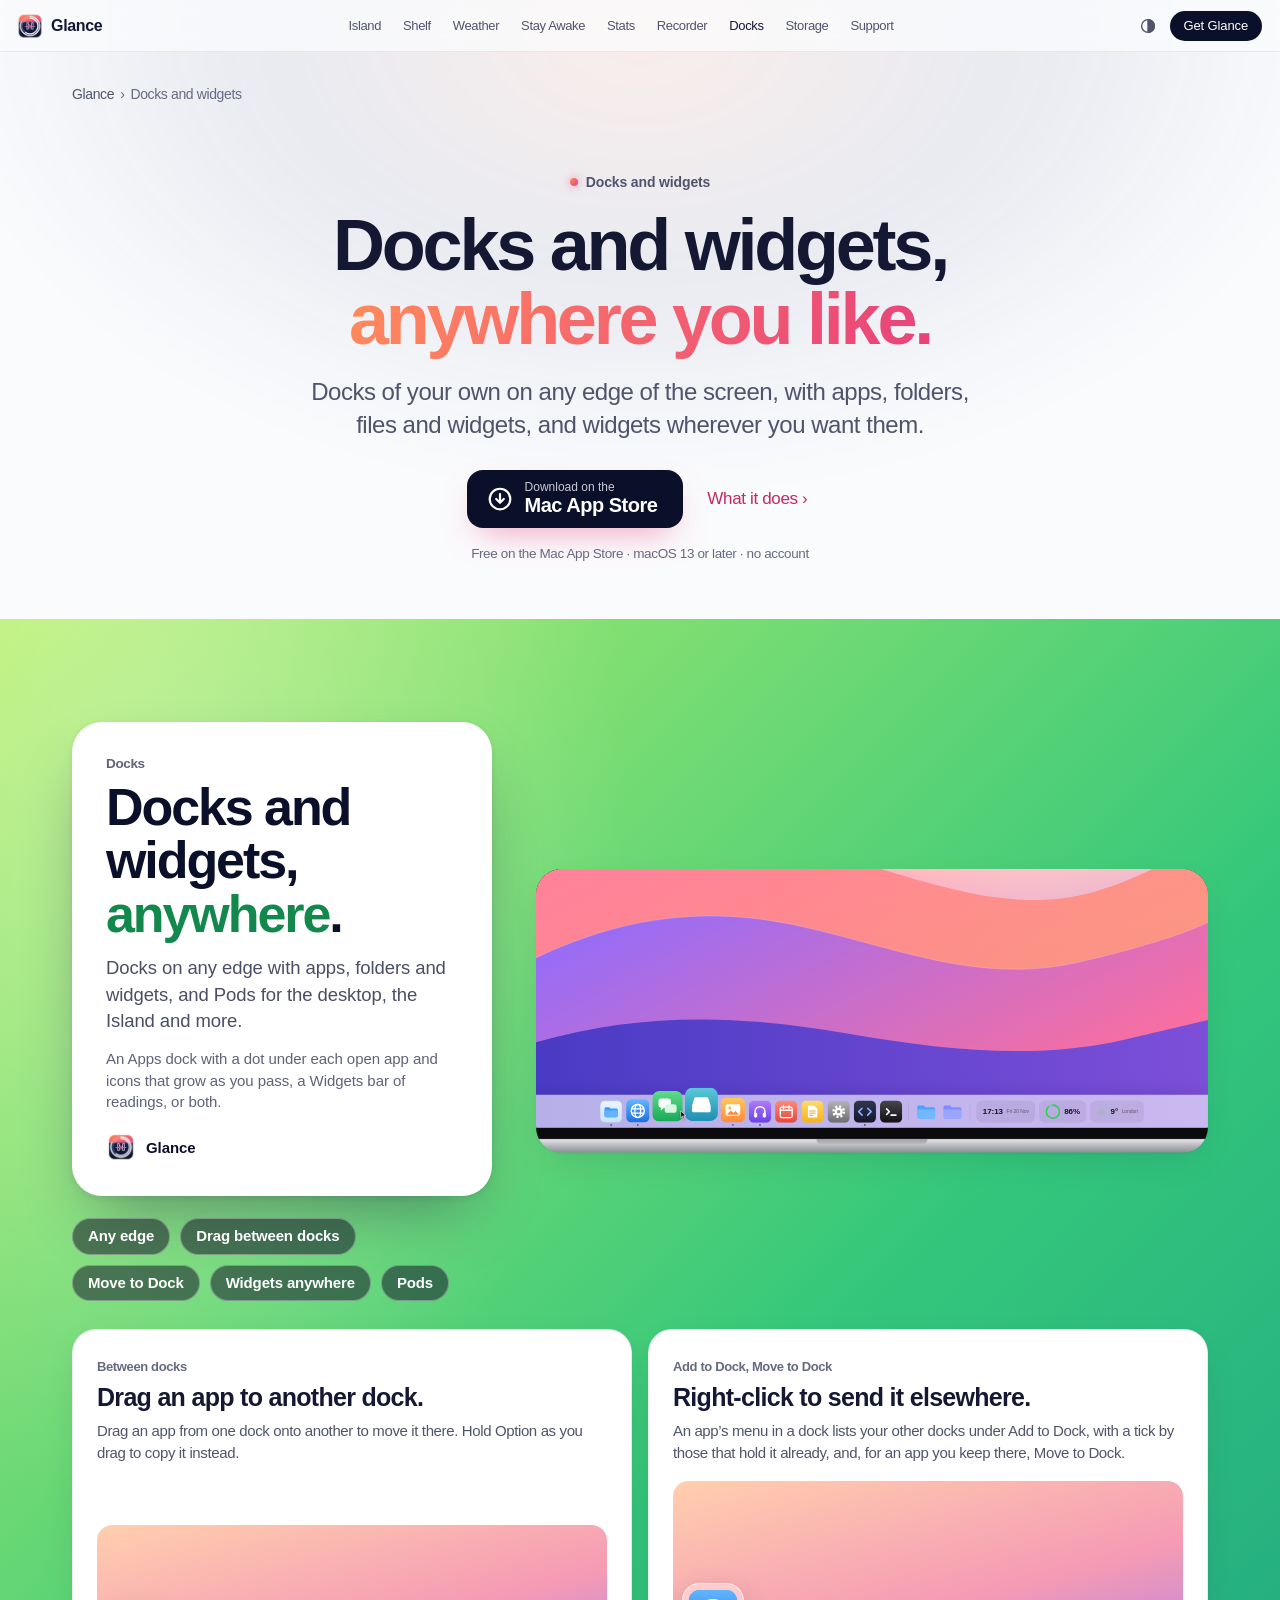
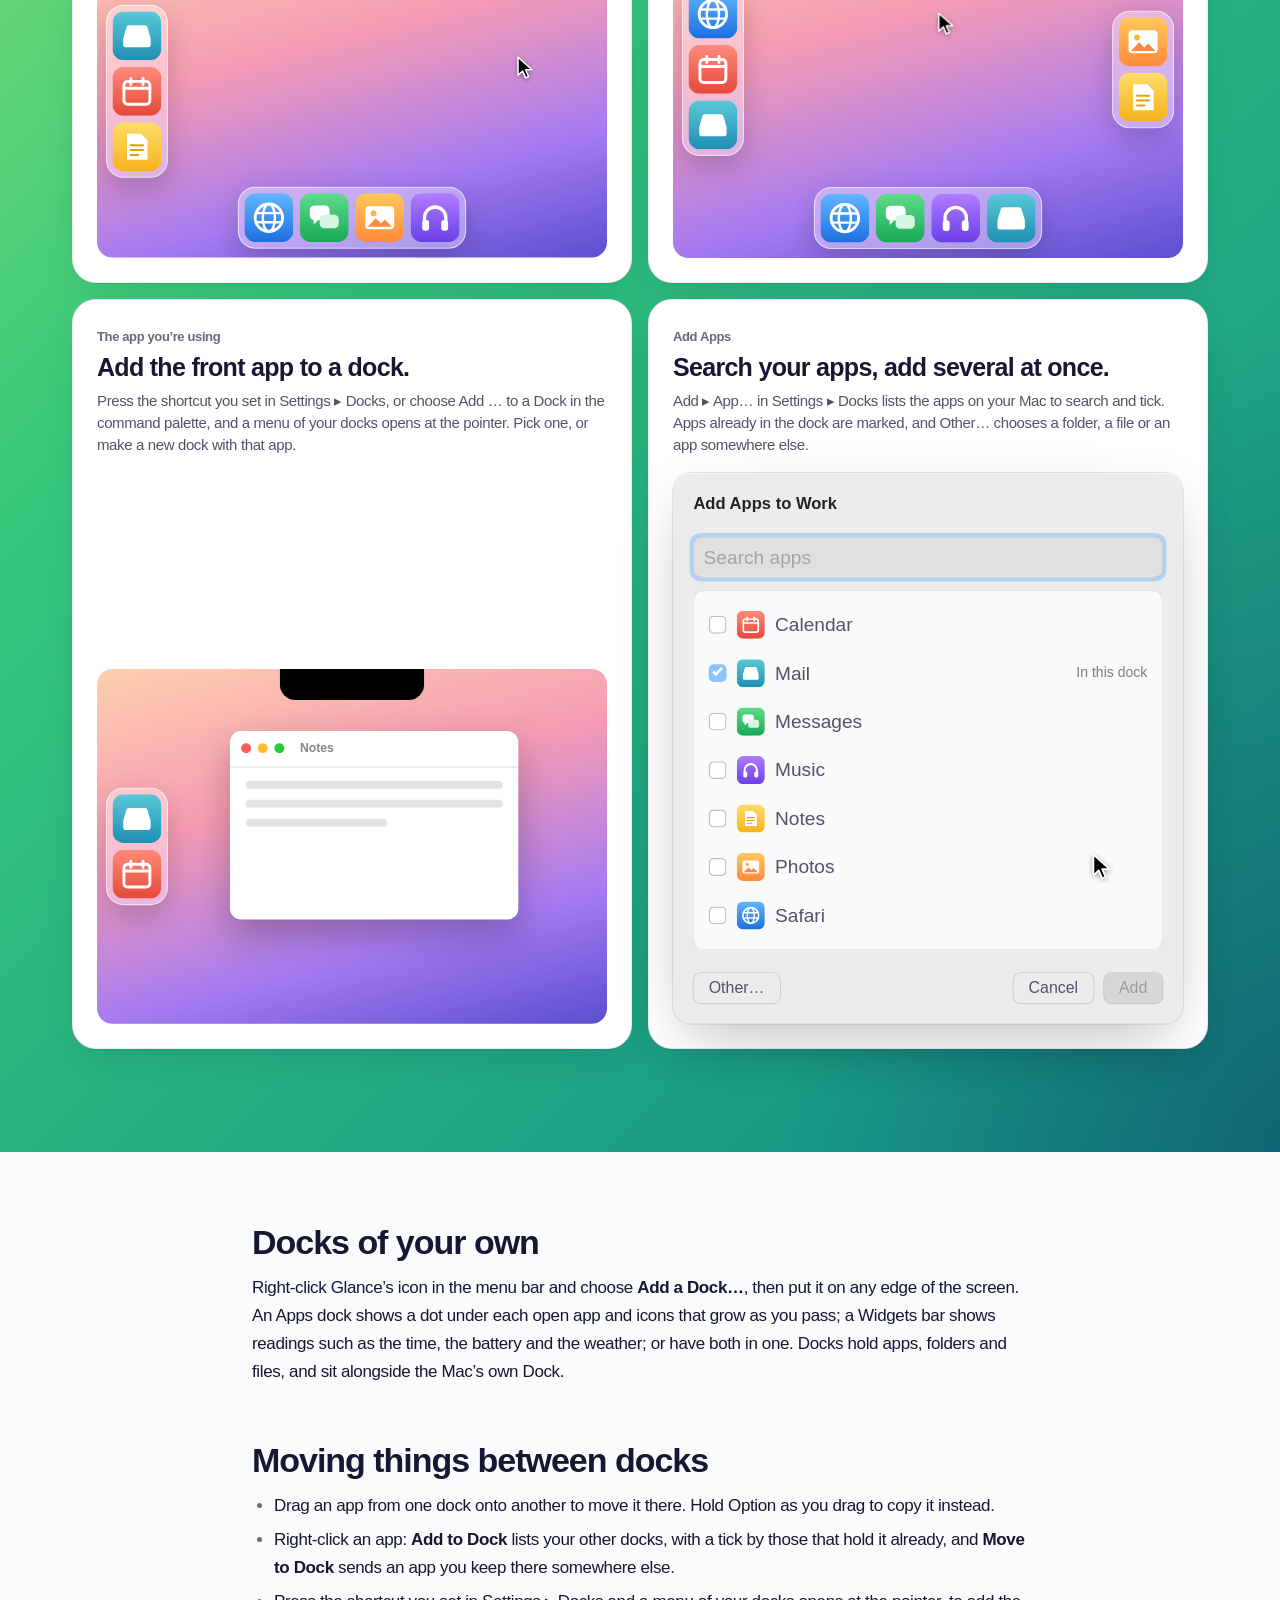
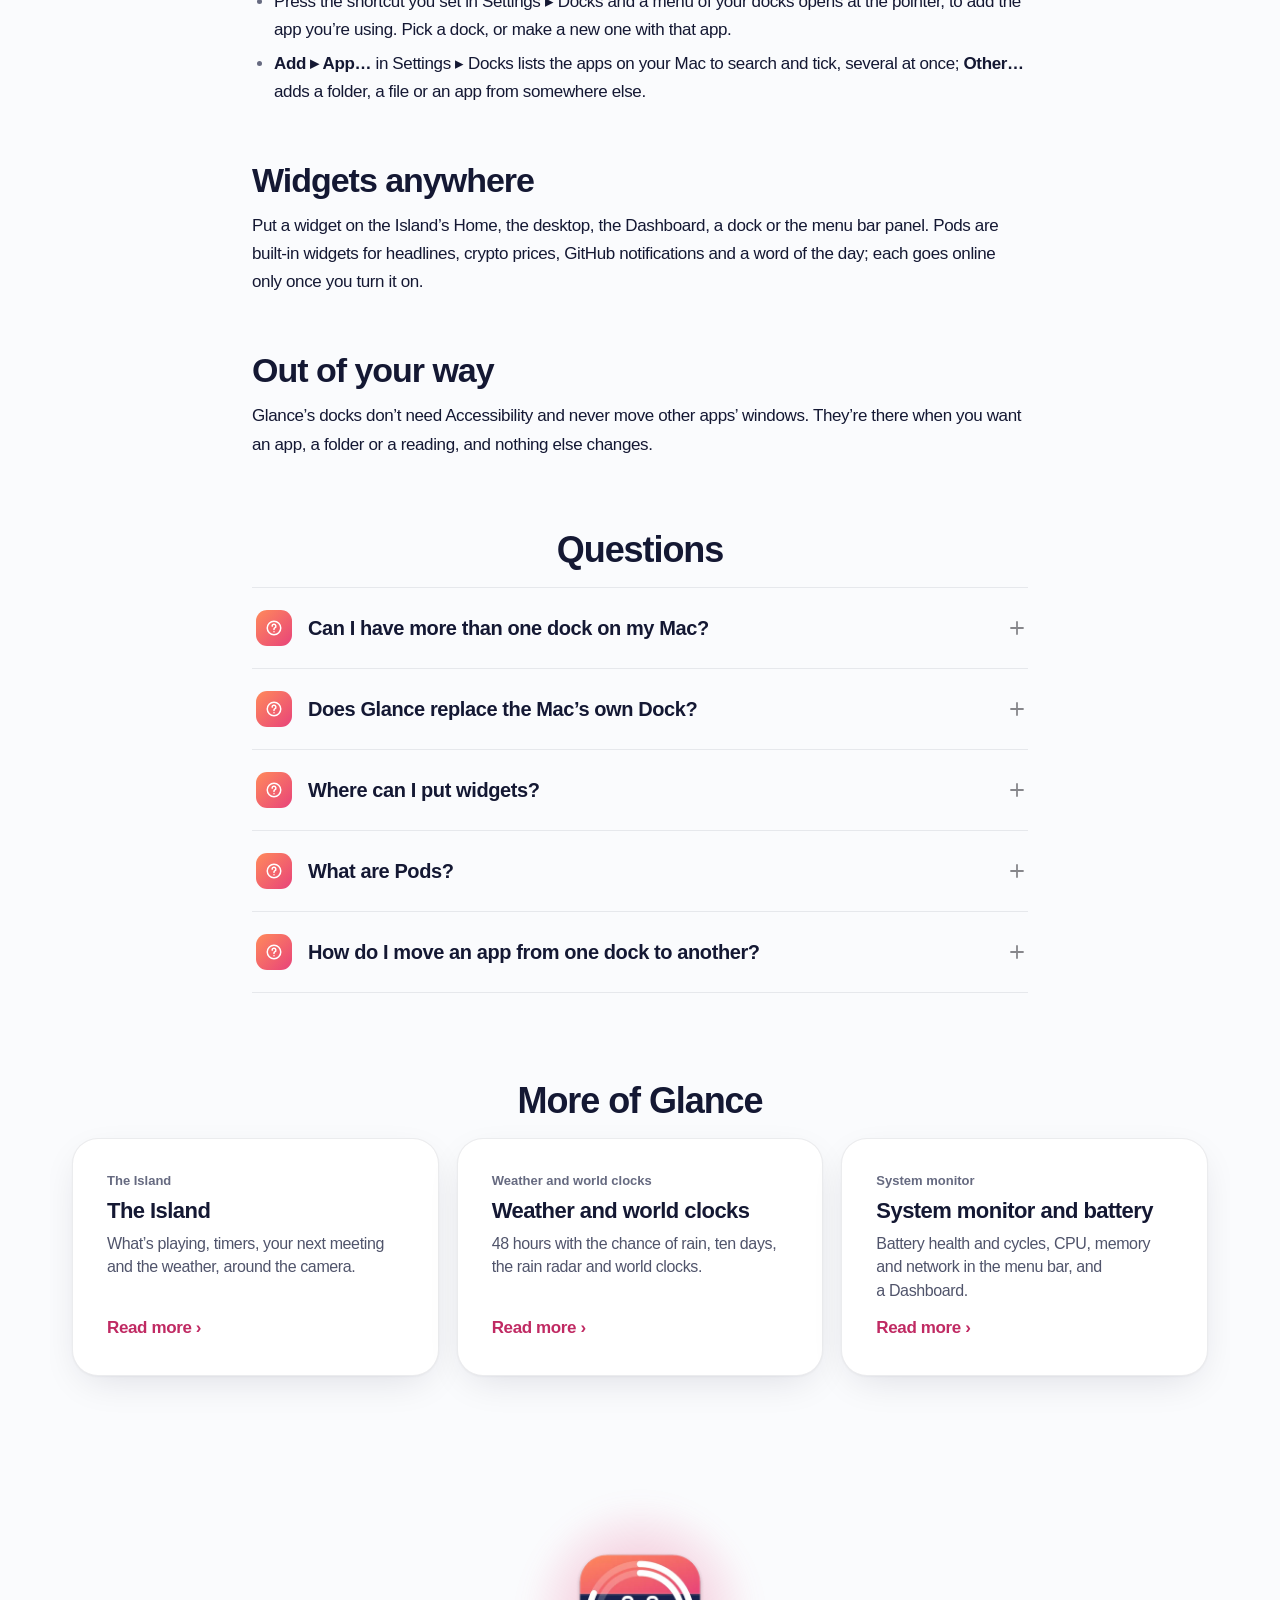
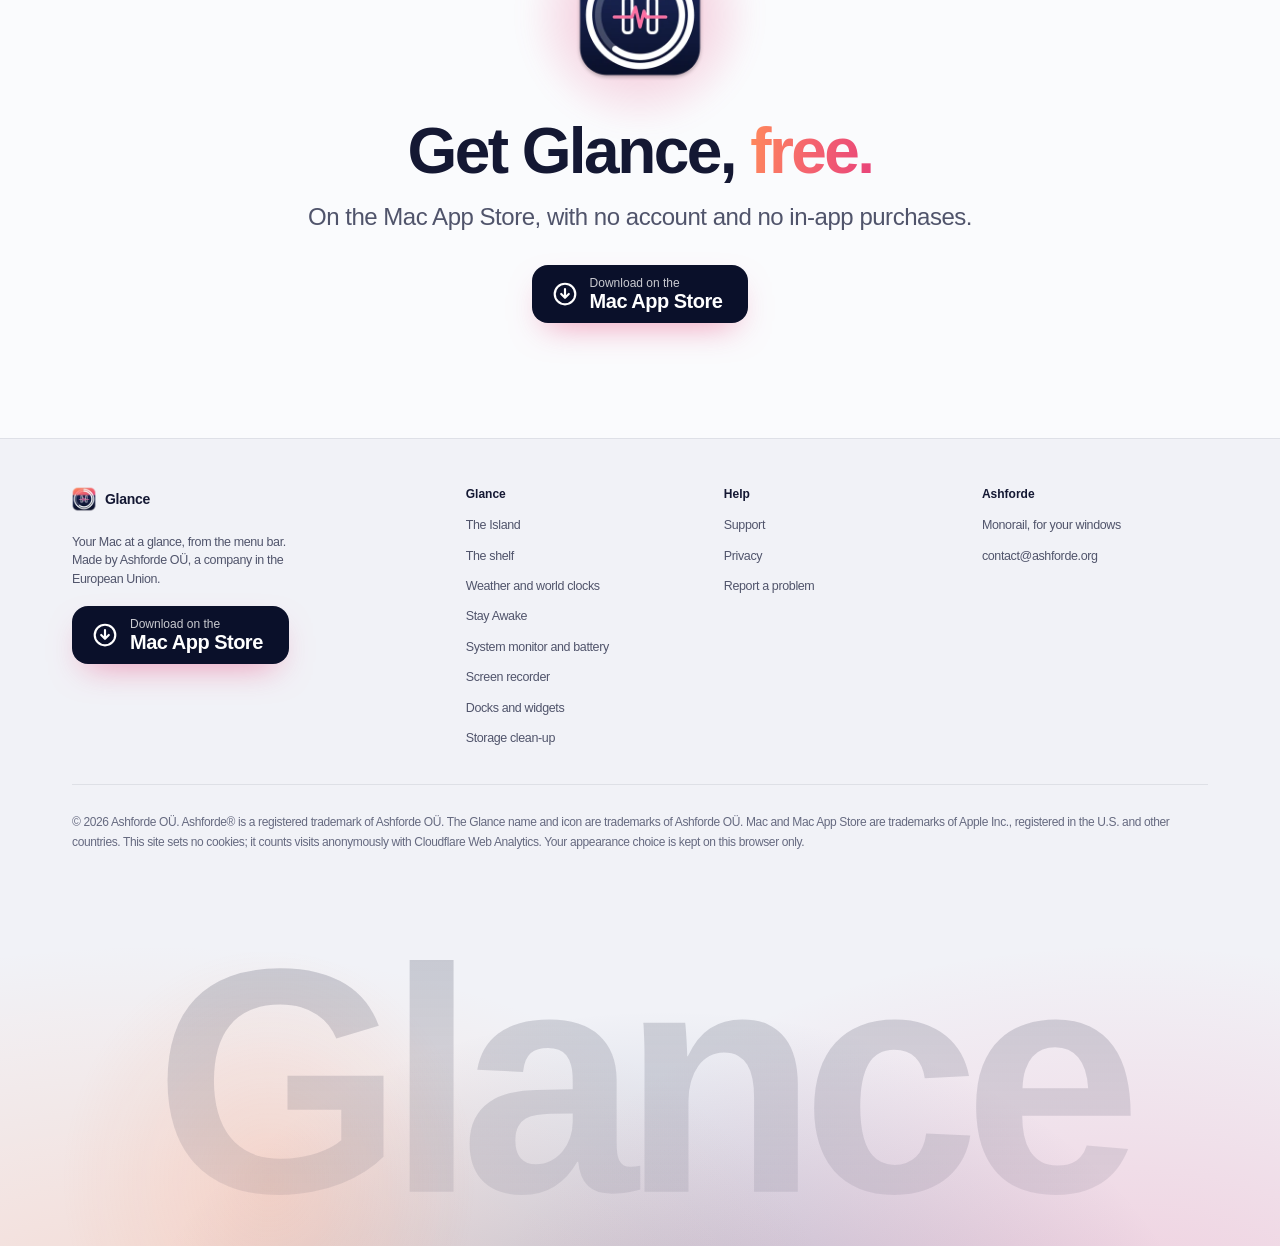
==== commit b9949ecb: "Cloudflare Web Analytics on every page; privacy wording matches the App Store label (share links and" ====
--- a/docks-and-widgets/index.html
+++ b/docks-and-widgets/index.html
@@ -190,9 +190,10 @@
       <div><h2>Help</h2><ul><li><a href="/support/">Support</a></li><li><a href="/privacy/">Privacy</a></li><li><a href="mailto:contact@ashforde.org?subject=Glance">Report a problem</a></li></ul></div>
       <div><h2>Ashforde</h2><ul><li><a href="https://monorail.ashforde.org">Monorail, for your windows</a></li><li><a href="mailto:contact@ashforde.org">contact@ashforde.org</a></li></ul></div>
     </div>
-    <p class="legal">© <span data-year>2026</span> Ashforde OÜ. Ashforde® is a registered trademark of Ashforde OÜ. The Glance name and icon are trademarks of Ashforde OÜ. Mac and Mac App Store are trademarks of Apple Inc., registered in the U.S. and other countries. This site sets no cookies and counts nothing; your appearance choice is kept on this browser only.</p>
+    <p class="legal">© <span data-year>2026</span> Ashforde OÜ. Ashforde® is a registered trademark of Ashforde OÜ. The Glance name and icon are trademarks of Ashforde OÜ. Mac and Mac App Store are trademarks of Apple Inc., registered in the U.S. and other countries. This site sets no cookies; it counts visits anonymously with Cloudflare Web Analytics. Your appearance choice is kept on this browser only.</p>
   </div>
   <div class="giant" aria-hidden="true">Glance</div>
 </footer>
+<script defer src="https://static.cloudflareinsights.com/beacon.min.js" data-cf-beacon='{"token": "532394513de34a9399143e8b5aad11a7"}'></script>
 </body>
 </html>
